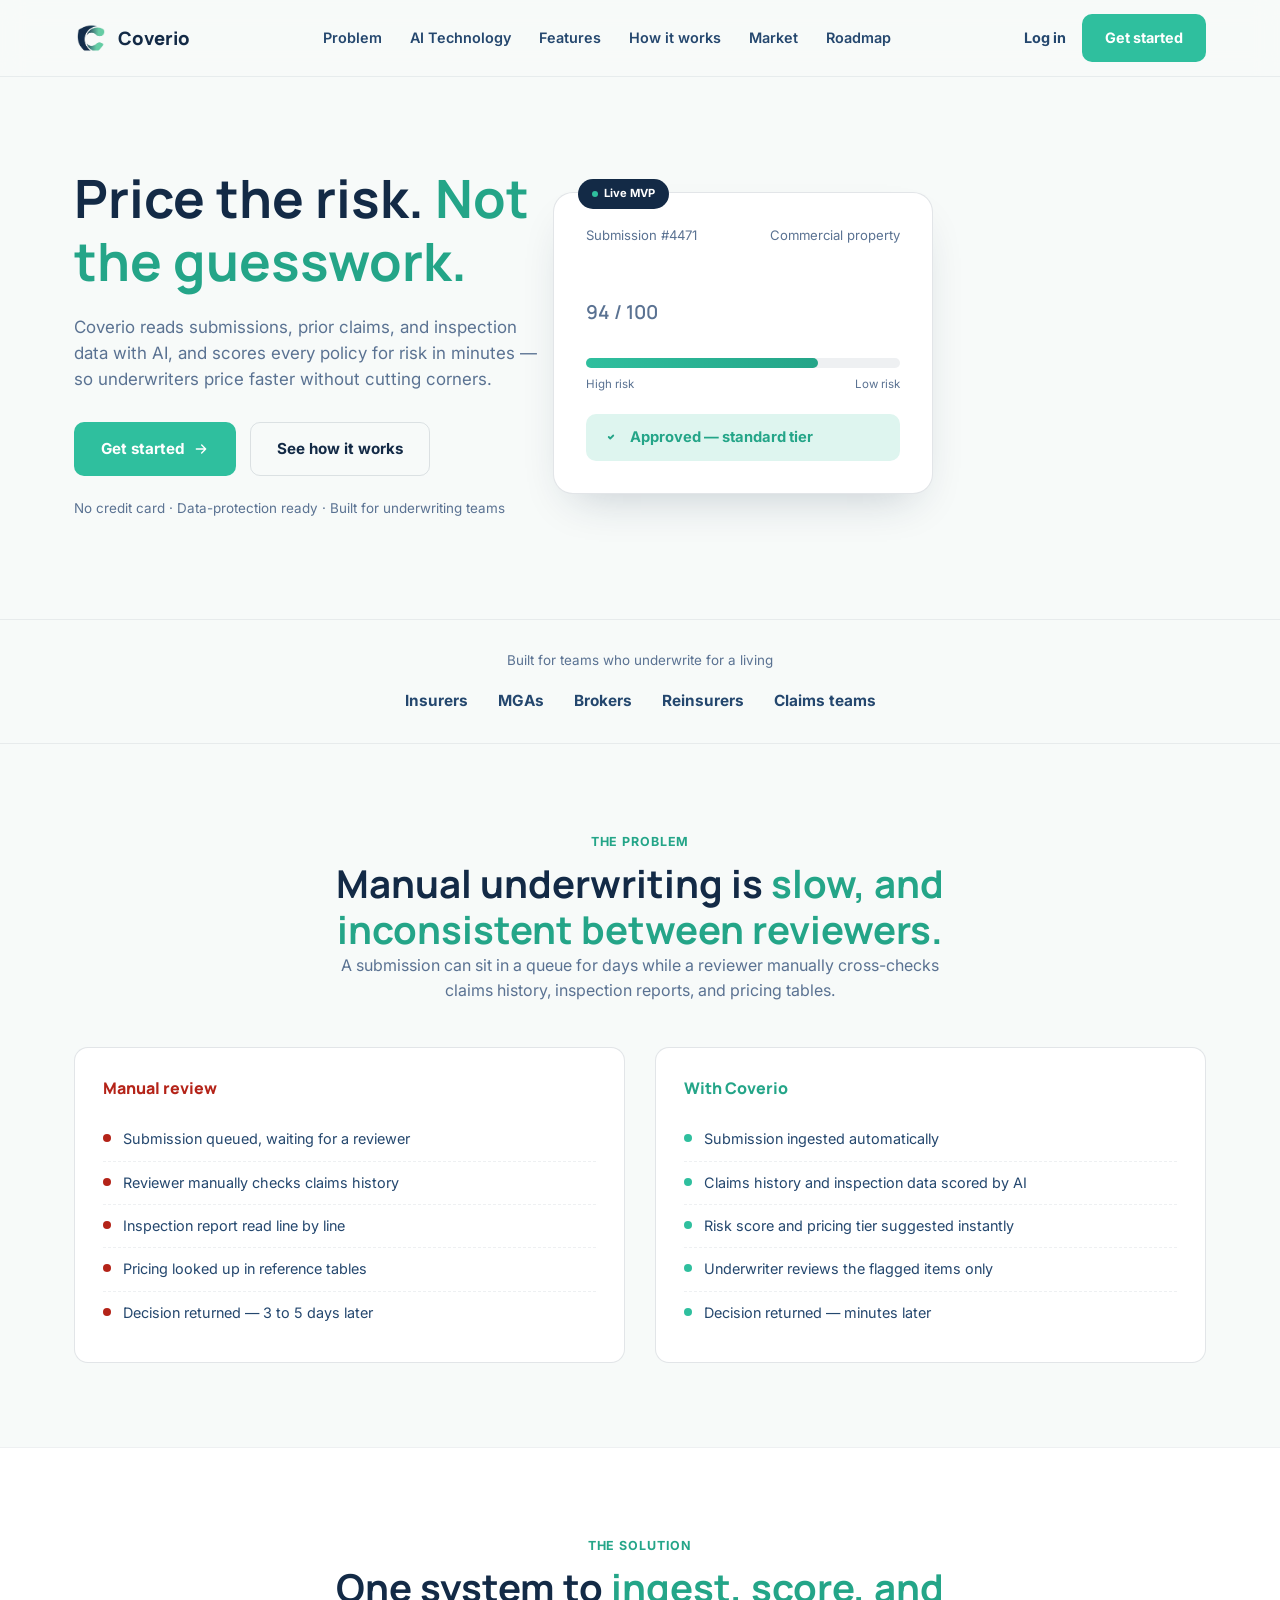
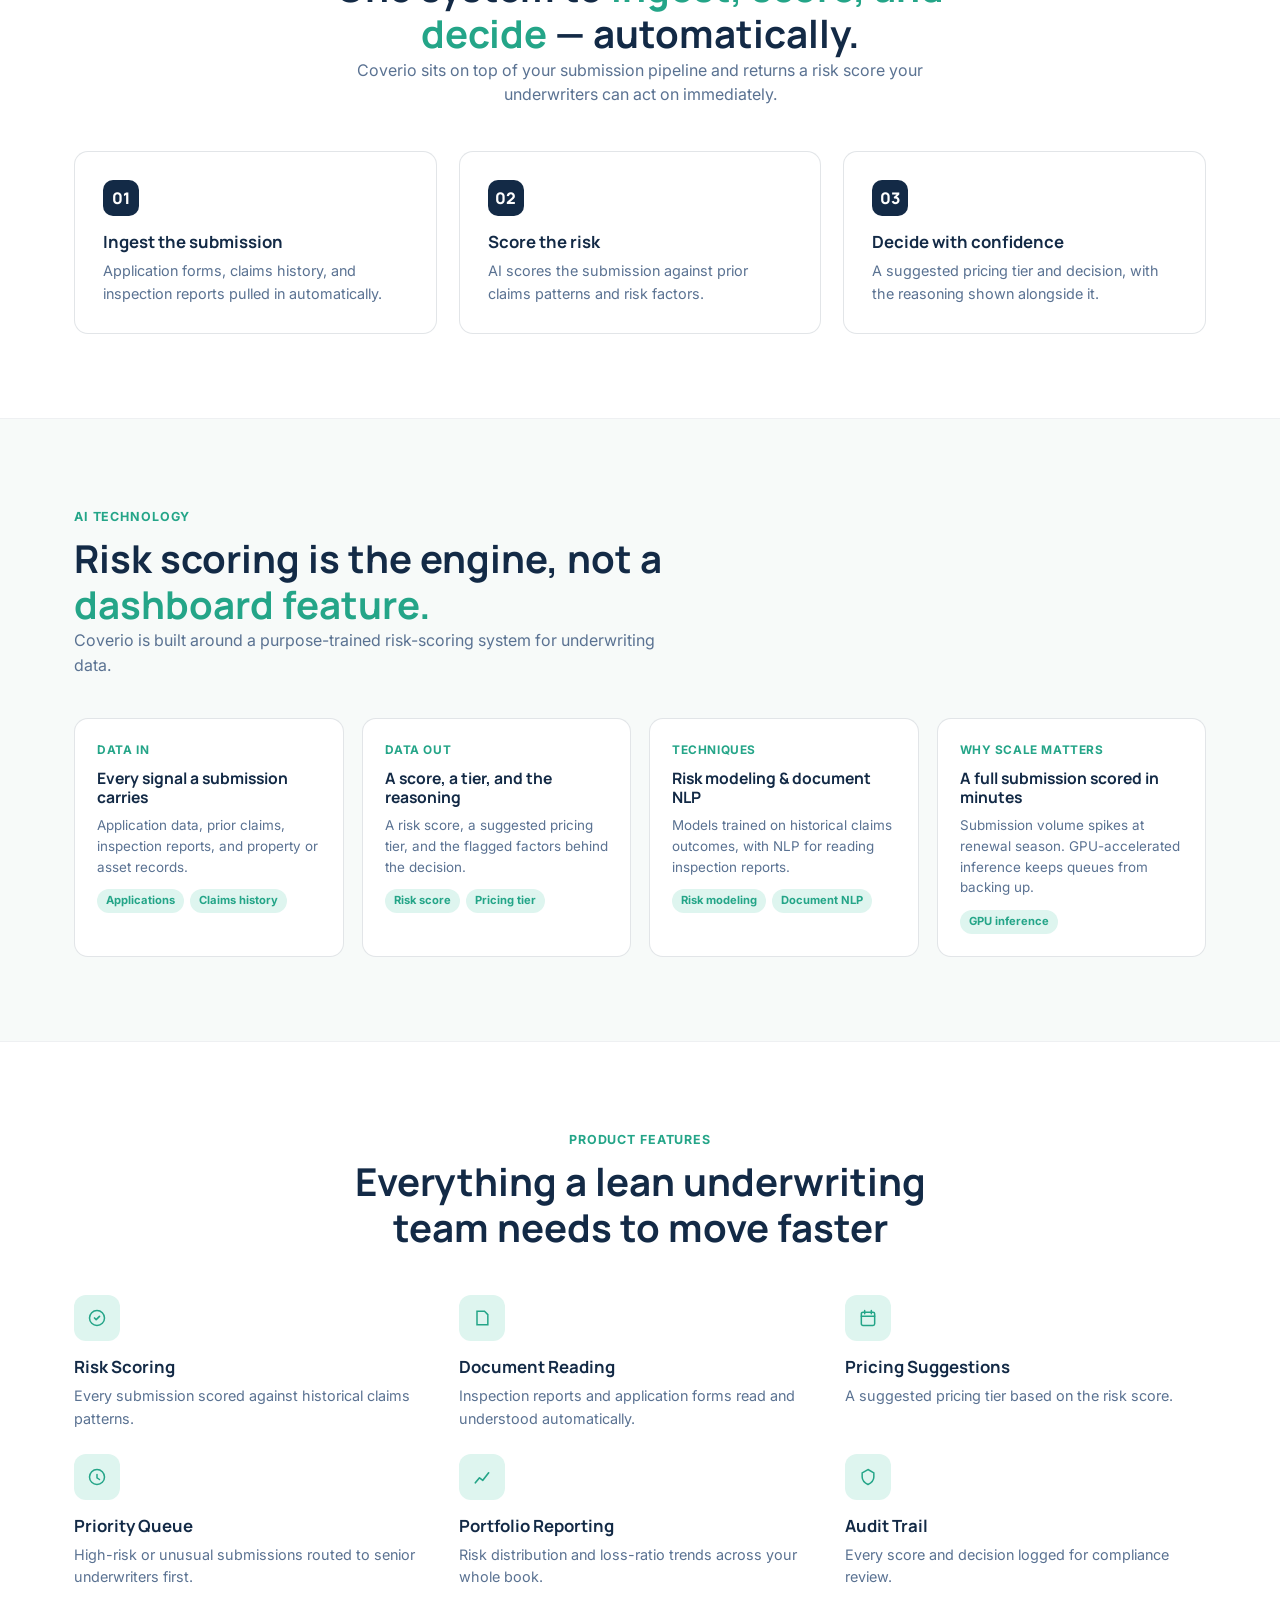
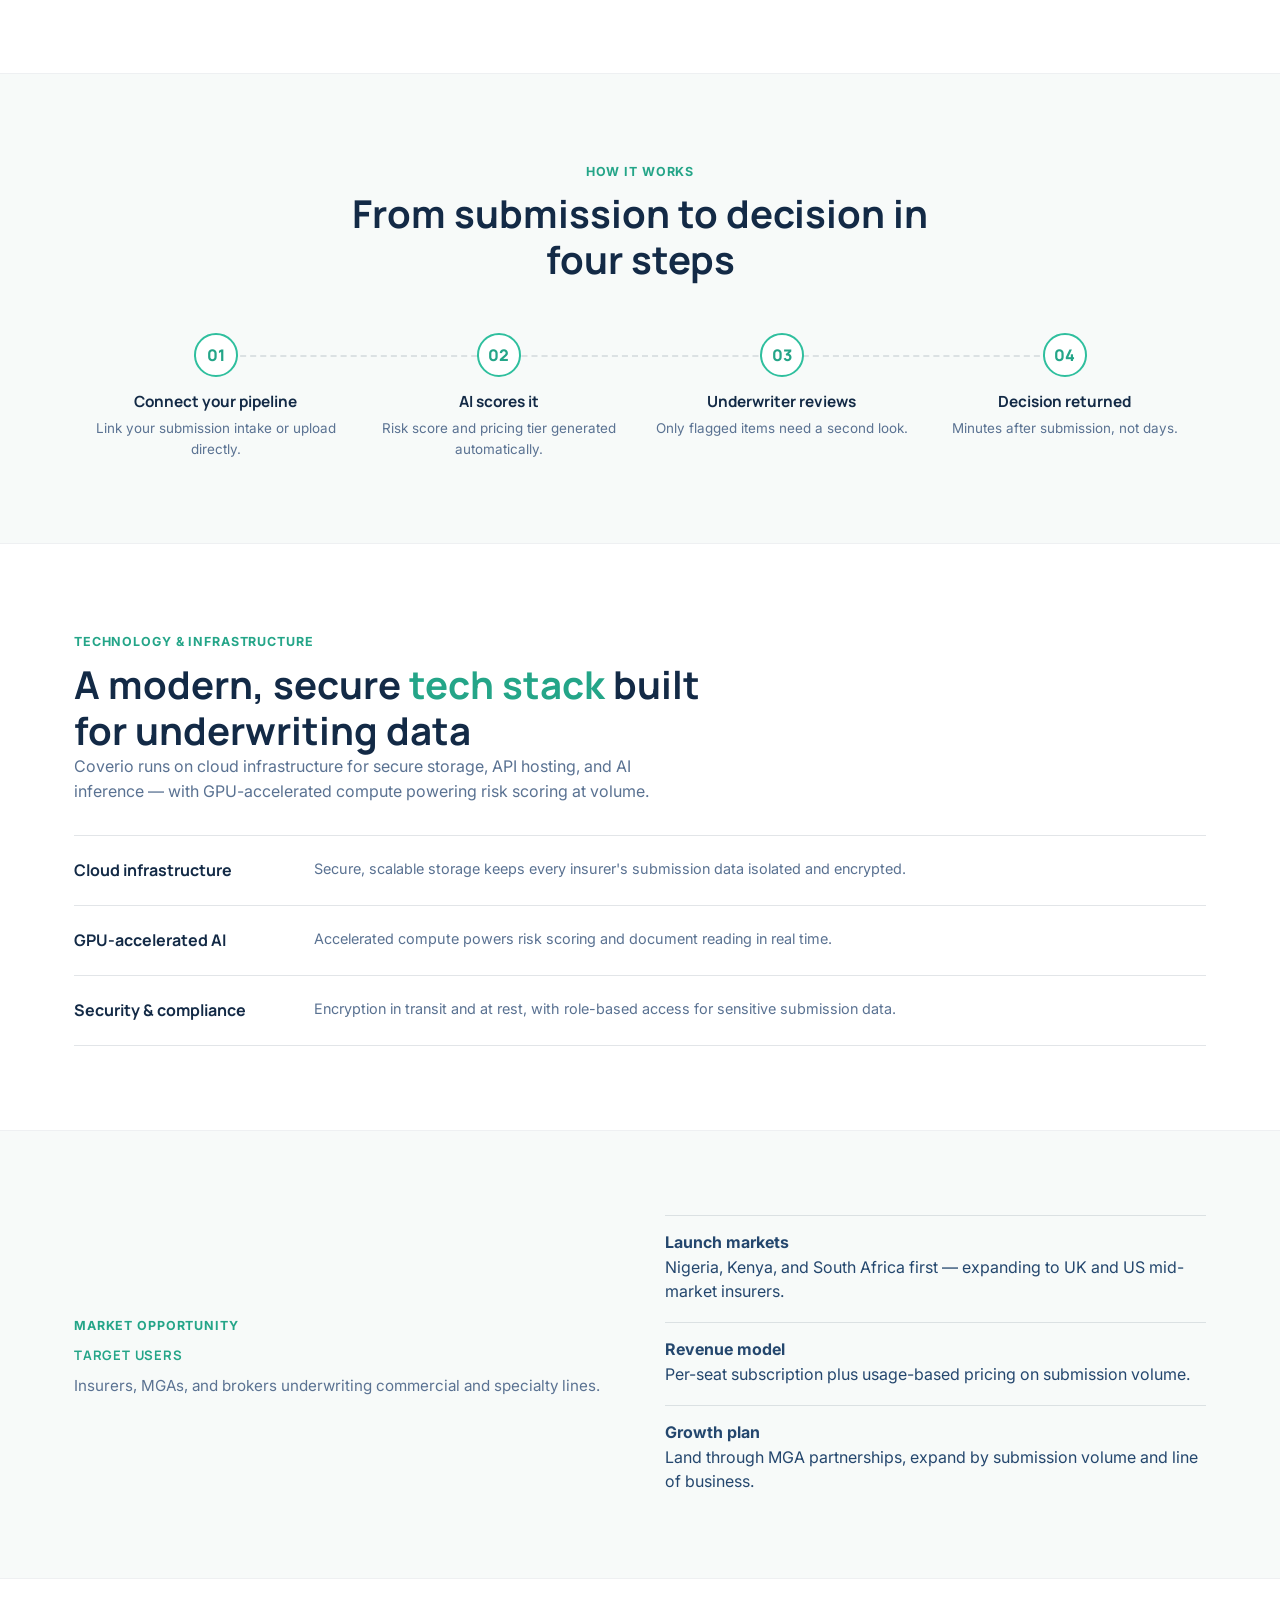
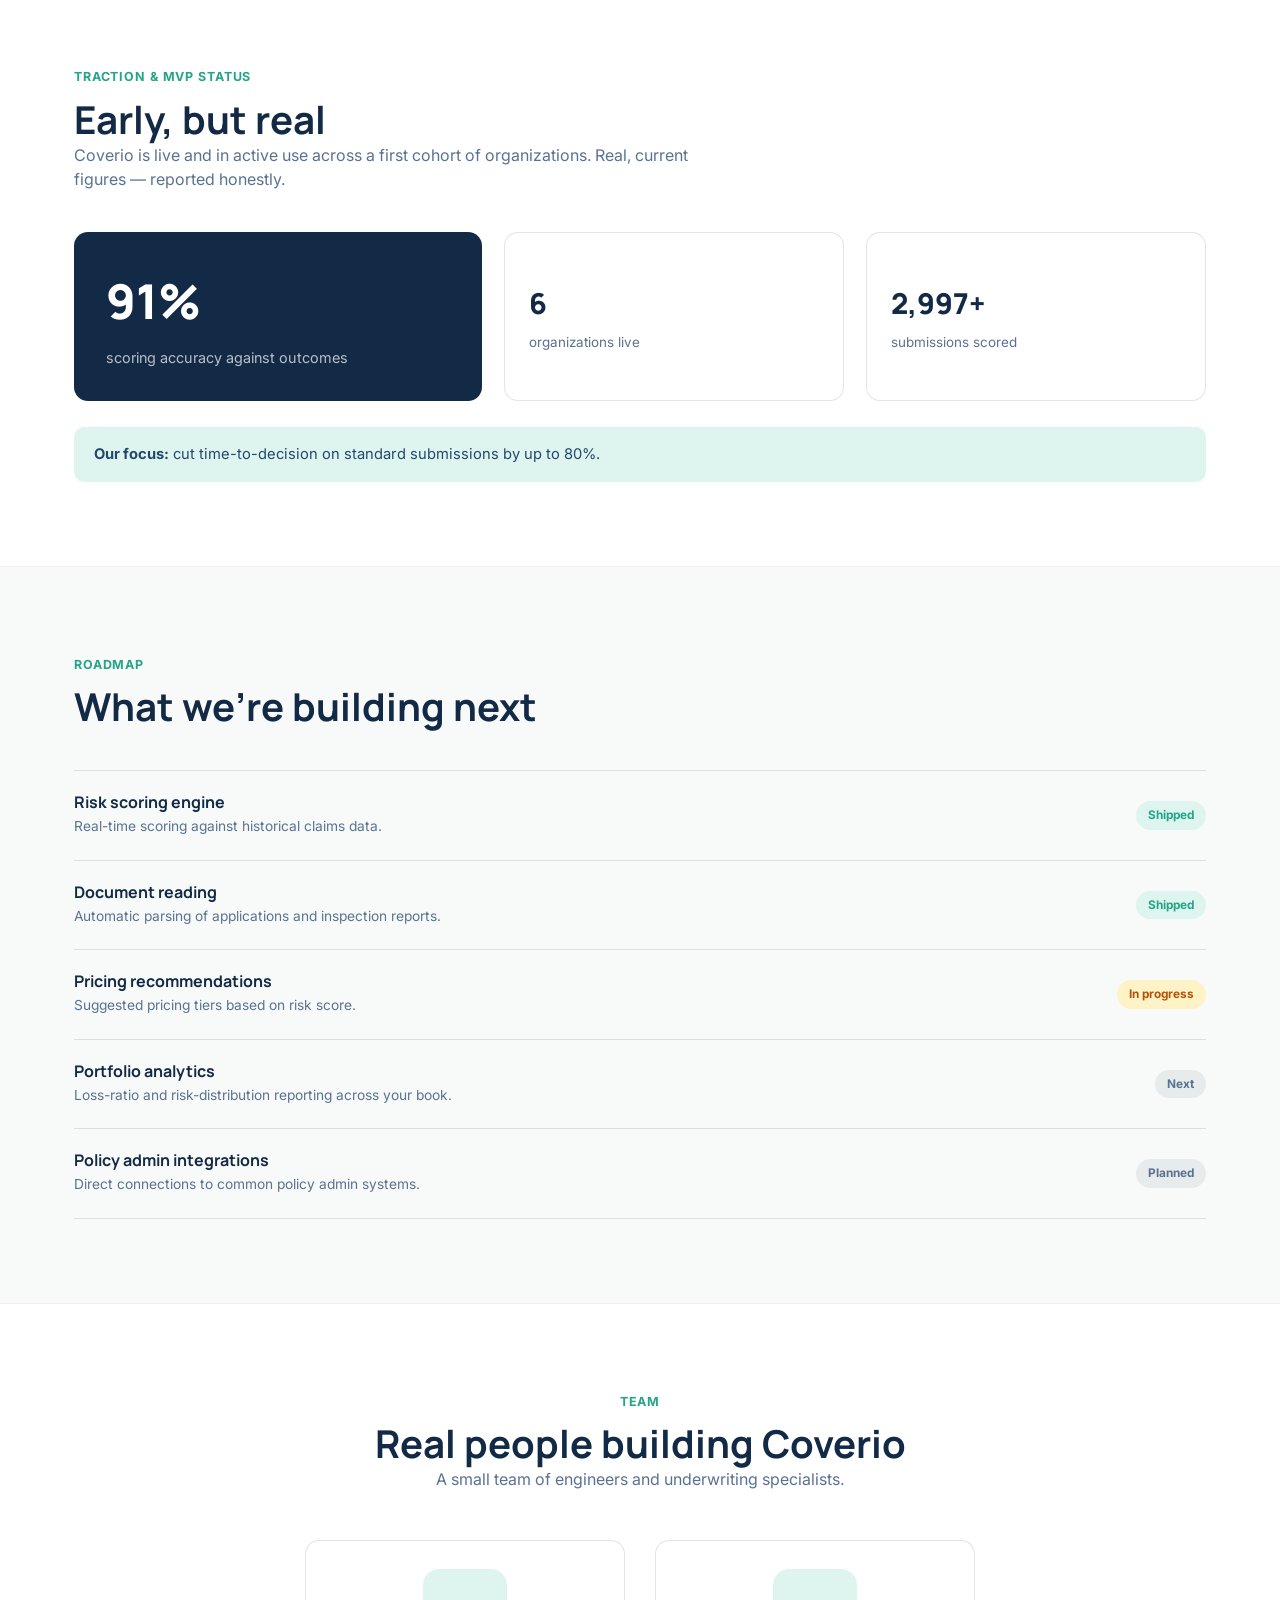
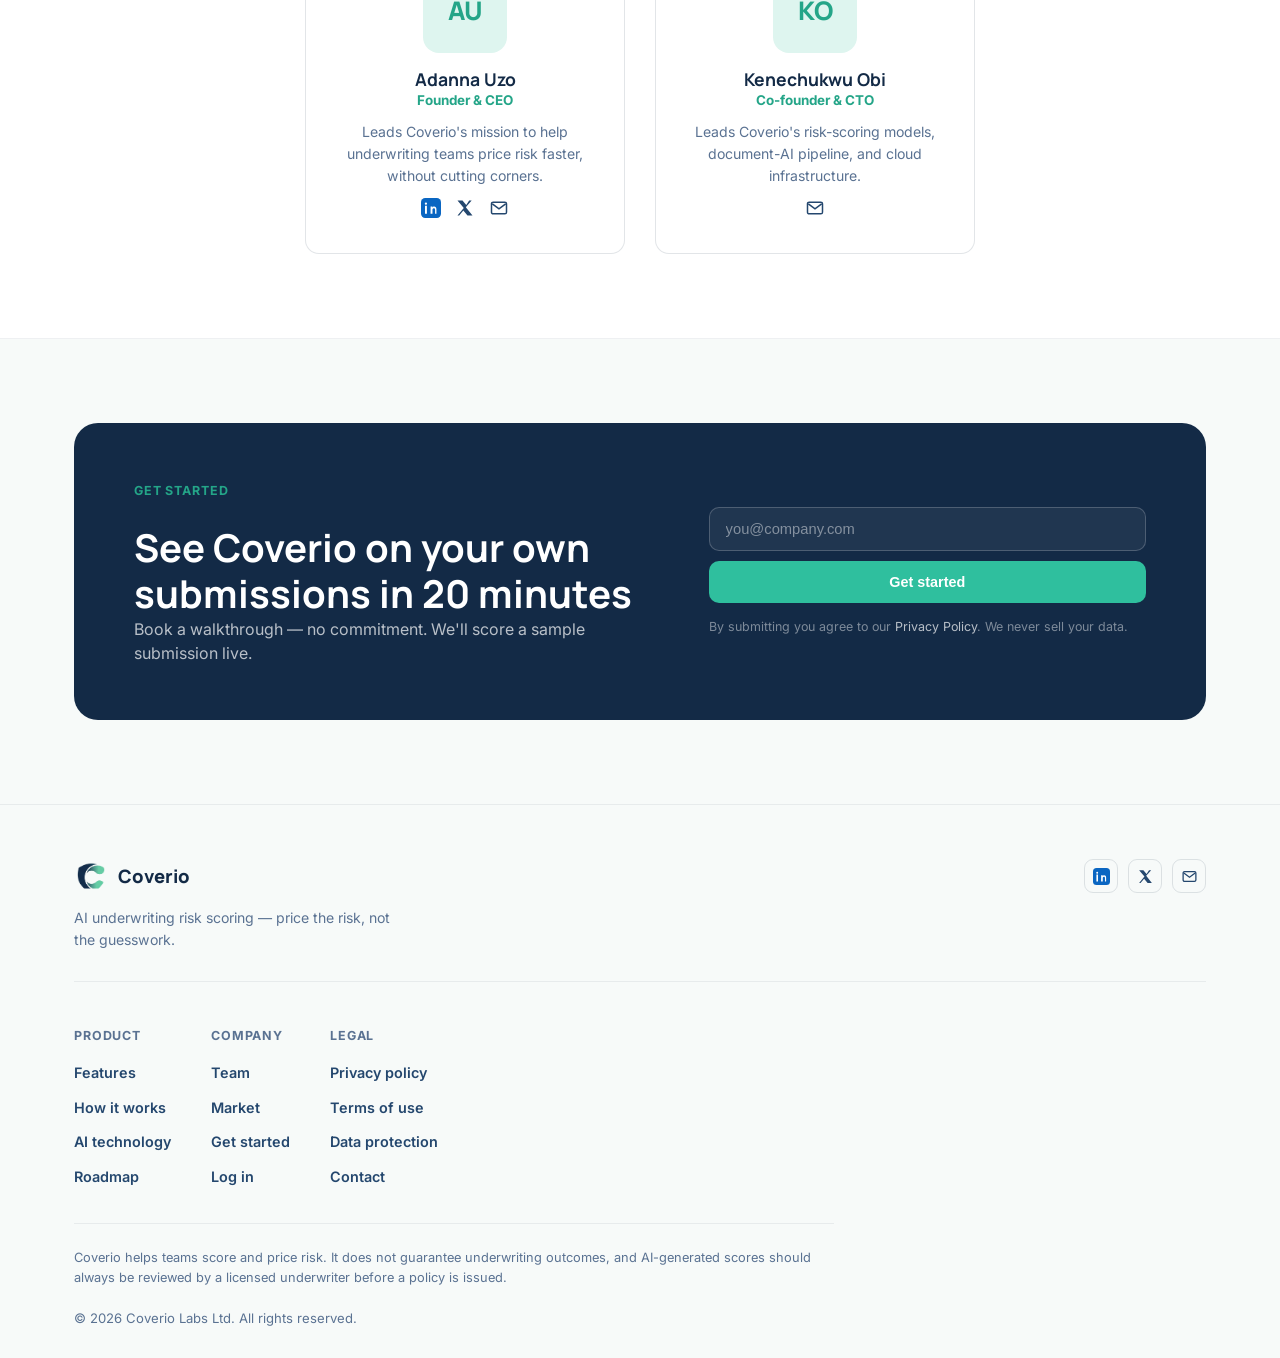
==== index.html @ f2087693 "Initial commit — coverio B2B SaaS marketing site" ====
<!doctype html>
<html lang="en">
<head>
<meta charset="utf-8" />
<meta name="viewport" content="width=device-width, initial-scale=1" />
<title>Coverio — AI Underwriting Risk Scoring</title>
<meta name="description" content="Coverio uses AI to score insurance submissions for risk in minutes, not days — so underwriters price policies faster without cutting corners." />
<link rel="preconnect" href="https://fonts.googleapis.com" />
<link rel="preconnect" href="https://fonts.gstatic.com" crossorigin />
<link href="https://fonts.googleapis.com/css2?family=Inter:wght@400;500;600;700&family=Manrope:wght@600;700;800&display=swap" rel="stylesheet" />
<link rel="stylesheet" href="assets/styles.css?v=4" />
<link rel="icon" type="image/png" href="assets/logo-mark.png?v=1">
</head>
<body>

<header class="nav" id="nav">
  <div class="container nav__inner">
    <a href="index.html" class="brand">
      <span class="brand__mark"><img src="assets/logo-mark.png?v=1" alt="Coverio logo"></span>
      Coverio
    </a>
    <nav class="nav__links" id="navLinks">
      <a href="#problem">Problem</a>
      <a href="#ai">AI Technology</a>
      <a href="#features">Features</a>
      <a href="#how">How it works</a>
      <a href="#market">Market</a>
      <a href="#roadmap">Roadmap</a>
      <a href="login.html" class="btn btn--line nav__m-only nav__m-login">Log in</a>
      <a href="#demo" class="btn btn--mint nav__m-only nav__m-demo">Get started</a>
    </nav>
    <div class="nav__cta">
      <a href="login.html" class="nav__login">Log in</a>
      <a href="#demo" class="btn btn--mint">Get started</a>
      <button class="nav__toggle" id="navToggle" aria-label="Toggle menu">
        <svg viewBox="0 0 24 24" width="22" height="22" fill="none"><path d="M4 7h16M4 12h16M4 17h16" stroke="currentColor" stroke-width="2" stroke-linecap="round"/></svg>
      </button>
    </div>
  </div>
</header>
<div class="nav__scrim" id="navScrim"></div>

<section class="hero">
  <div class="container hero__inner">
    <div class="hero__copy reveal">
      <h1>Price the risk. <span class="text-accent">Not the guesswork.</span></h1>
      <p class="hero__sub">Coverio reads submissions, prior claims, and inspection data with AI, and scores every policy for risk in minutes — so underwriters price faster without cutting corners.</p>
      <div class="hero__actions">
        <a href="#demo" class="btn btn--mint btn--lg">Get started
          <svg viewBox="0 0 24 24" fill="none"><path d="M5 12h14M13 6l6 6-6 6" stroke="currentColor" stroke-width="2" stroke-linecap="round" stroke-linejoin="round"/></svg>
        </a>
        <a href="#how" class="btn btn--line btn--lg">See how it works</a>
      </div>
      <p class="hero__note">No credit card · Data-protection ready · Built for underwriting teams</p>
    </div>
    <div class="risk-card reveal" data-d="2">
      <span class="risk-card__ribbon"><i></i> Live MVP</span>
      <div class="risk-card__top"><span>Submission #4471</span><span>Commercial property</span></div>
      <div class="risk-card__num"><span class="count" data-to="94">0</span><span> / 100</span></div>
      <div class="risk-bar"><div class="risk-bar__fill"></div></div>
      <div class="risk-bar__labels"><span>High risk</span><span>Low risk</span></div>
      <div class="risk-card__decision">
        <svg viewBox="0 0 24 24" width="18" height="18" fill="none"><path d="M9 12l2 2 4-4" stroke="currentColor" stroke-width="2.4" stroke-linecap="round" stroke-linejoin="round"/></svg>
        Approved — standard tier
      </div>
    </div>
  </div>
</section>

<div class="trust">
  <p class="trust__label">Built for teams who underwrite for a living</p>
  <div class="container trust__row">
    <span class="trust__item">Insurers</span>
    <span class="trust__item">MGAs</span>
    <span class="trust__item">Brokers</span>
    <span class="trust__item">Reinsurers</span>
    <span class="trust__item">Claims teams</span>
  </div>
</div>

<section class="section" id="problem">
  <div class="container">
    <div class="section-head section-head--center reveal">
      <span class="eyebrow">The problem</span>
      <h2 class="h2">Manual underwriting is <span class="text-accent">slow, and inconsistent between reviewers.</span></h2>
      <p class="lead" style="margin-inline:auto">A submission can sit in a queue for days while a reviewer manually cross-checks claims history, inspection reports, and pricing tables.</p>
    </div>
    <div class="timeline-compare">
      <div class="tl-col tl-col--slow reveal" data-d="1">
        <div class="tl-col__head">Manual review</div>
        <div class="tl-step"><span class="tl-step__dot"></span> Submission queued, waiting for a reviewer</div>
        <div class="tl-step"><span class="tl-step__dot"></span> Reviewer manually checks claims history</div>
        <div class="tl-step"><span class="tl-step__dot"></span> Inspection report read line by line</div>
        <div class="tl-step"><span class="tl-step__dot"></span> Pricing looked up in reference tables</div>
        <div class="tl-step"><span class="tl-step__dot"></span> Decision returned — 3 to 5 days later</div>
      </div>
      <div class="tl-col tl-col--fast reveal" data-d="2">
        <div class="tl-col__head">With Coverio</div>
        <div class="tl-step"><span class="tl-step__dot"></span> Submission ingested automatically</div>
        <div class="tl-step"><span class="tl-step__dot"></span> Claims history and inspection data scored by AI</div>
        <div class="tl-step"><span class="tl-step__dot"></span> Risk score and pricing tier suggested instantly</div>
        <div class="tl-step"><span class="tl-step__dot"></span> Underwriter reviews the flagged items only</div>
        <div class="tl-step"><span class="tl-step__dot"></span> Decision returned — minutes later</div>
      </div>
    </div>
  </div>
</section>

<section class="section section--soft" id="solution">
  <div class="container">
    <div class="section-head section-head--center reveal">
      <span class="eyebrow">The solution</span>
      <h2 class="h2">One system to <span class="text-accent">ingest, score, and decide</span> — automatically.</h2>
      <p class="lead" style="margin-inline:auto">Coverio sits on top of your submission pipeline and returns a risk score your underwriters can act on immediately.</p>
    </div>
    <div class="pipeline-h">
      <div class="pipe-card reveal" data-d="1"><div class="pipe-card__n">01</div><h3>Ingest the submission</h3><p>Application forms, claims history, and inspection reports pulled in automatically.</p></div>
      <div class="pipe-card reveal" data-d="2"><div class="pipe-card__n">02</div><h3>Score the risk</h3><p>AI scores the submission against prior claims patterns and risk factors.</p></div>
      <div class="pipe-card reveal" data-d="3"><div class="pipe-card__n">03</div><h3>Decide with confidence</h3><p>A suggested pricing tier and decision, with the reasoning shown alongside it.</p></div>
    </div>
  </div>
</section>

<section class="section" id="ai">
  <div class="container">
    <div class="section-head reveal">
      <span class="eyebrow">AI Technology</span>
      <h2 class="h2">Risk scoring is the engine, not a <span class="text-accent">dashboard feature.</span></h2>
      <p class="lead">Coverio is built around a purpose-trained risk-scoring system for underwriting data.</p>
    </div>
    <div class="spec-row-h">
      <div class="spec-card reveal" data-d="1">
        <div class="spec-card__k">Data in</div>
        <h3>Every signal a submission carries</h3>
        <p>Application data, prior claims, inspection reports, and property or asset records.</p>
        <div class="tag-row"><span class="tag">Applications</span><span class="tag">Claims history</span></div>
      </div>
      <div class="spec-card reveal" data-d="2">
        <div class="spec-card__k">Data out</div>
        <h3>A score, a tier, and the reasoning</h3>
        <p>A risk score, a suggested pricing tier, and the flagged factors behind the decision.</p>
        <div class="tag-row"><span class="tag">Risk score</span><span class="tag">Pricing tier</span></div>
      </div>
      <div class="spec-card reveal" data-d="3">
        <div class="spec-card__k">Techniques</div>
        <h3>Risk modeling &amp; document NLP</h3>
        <p>Models trained on historical claims outcomes, with NLP for reading inspection reports.</p>
        <div class="tag-row"><span class="tag">Risk modeling</span><span class="tag">Document NLP</span></div>
      </div>
      <div class="spec-card reveal" data-d="4">
        <div class="spec-card__k">Why scale matters</div>
        <h3>A full submission scored in minutes</h3>
        <p>Submission volume spikes at renewal season. GPU-accelerated inference keeps queues from backing up.</p>
        <div class="tag-row"><span class="tag">GPU inference</span></div>
      </div>
    </div>
  </div>
</section>

<section class="section section--soft" id="features">
  <div class="container">
    <div class="section-head section-head--center reveal">
      <span class="eyebrow">Product features</span>
      <h2 class="h2">Everything a lean underwriting team needs to move faster</h2>
    </div>
    <div class="feat-grid3">
      <div class="feat-card2 reveal" data-d="1"><div class="feat-card2__ico"><svg viewBox="0 0 24 24" width="20" height="20" fill="none"><path d="M9 12l2 2 4-4" stroke="currentColor" stroke-width="2" stroke-linecap="round" stroke-linejoin="round"/><circle cx="12" cy="12" r="9" stroke="currentColor" stroke-width="1.8"/></svg></div><h3>Risk Scoring</h3><p>Every submission scored against historical claims patterns.</p></div>
      <div class="feat-card2 reveal" data-d="2"><div class="feat-card2__ico"><svg viewBox="0 0 24 24" width="20" height="20" fill="none"><path d="M6 4h9l4 4v12H6z" stroke="currentColor" stroke-width="1.8"/></svg></div><h3>Document Reading</h3><p>Inspection reports and application forms read and understood automatically.</p></div>
      <div class="feat-card2 reveal" data-d="3"><div class="feat-card2__ico"><svg viewBox="0 0 24 24" width="20" height="20" fill="none"><rect x="4" y="5" width="16" height="16" rx="2" stroke="currentColor" stroke-width="1.8"/><path d="M8 3v4M16 3v4M4 10h16" stroke="currentColor" stroke-width="1.8" stroke-linecap="round"/></svg></div><h3>Pricing Suggestions</h3><p>A suggested pricing tier based on the risk score.</p></div>
      <div class="feat-card2 reveal" data-d="1"><div class="feat-card2__ico"><svg viewBox="0 0 24 24" width="20" height="20" fill="none"><path d="M12 9v4l3 2" stroke="currentColor" stroke-width="1.8" stroke-linecap="round"/><circle cx="12" cy="12" r="9" stroke="currentColor" stroke-width="1.8"/></svg></div><h3>Priority Queue</h3><p>High-risk or unusual submissions routed to senior underwriters first.</p></div>
      <div class="feat-card2 reveal" data-d="2"><div class="feat-card2__ico"><svg viewBox="0 0 24 24" width="20" height="20" fill="none"><path d="M4 19l5-6 4 3 7-9" stroke="currentColor" stroke-width="2" stroke-linecap="round" stroke-linejoin="round"/></svg></div><h3>Portfolio Reporting</h3><p>Risk distribution and loss-ratio trends across your whole book.</p></div>
      <div class="feat-card2 reveal" data-d="3"><div class="feat-card2__ico"><svg viewBox="0 0 24 24" width="20" height="20" fill="none"><path d="M12 3l7 4v5c0 4-3 7-7 9-4-2-7-5-7-9V7z" stroke="currentColor" stroke-width="1.8"/></svg></div><h3>Audit Trail</h3><p>Every score and decision logged for compliance review.</p></div>
    </div>
  </div>
</section>

<section class="section" id="how">
  <div class="container">
    <div class="section-head section-head--center reveal">
      <span class="eyebrow">How it works</span>
      <h2 class="h2">From submission to decision in four steps</h2>
    </div>
    <div class="how-row">
      <div class="how-card reveal" data-d="1"><div class="how-card__n">01</div><h3>Connect your pipeline</h3><p>Link your submission intake or upload directly.</p></div>
      <div class="how-card reveal" data-d="2"><div class="how-card__n">02</div><h3>AI scores it</h3><p>Risk score and pricing tier generated automatically.</p></div>
      <div class="how-card reveal" data-d="3"><div class="how-card__n">03</div><h3>Underwriter reviews</h3><p>Only flagged items need a second look.</p></div>
      <div class="how-card reveal" data-d="4"><div class="how-card__n">04</div><h3>Decision returned</h3><p>Minutes after submission, not days.</p></div>
    </div>
  </div>
</section>

<section class="section section--soft" id="tech">
  <div class="container">
    <div class="section-head reveal">
      <span class="eyebrow">Technology &amp; Infrastructure</span>
      <h2 class="h2">A modern, secure <span class="text-accent">tech stack</span> built for underwriting data</h2>
      <p class="lead">Coverio runs on cloud infrastructure for secure storage, API hosting, and AI inference — with GPU-accelerated compute powering risk scoring at volume.</p>
    </div>
    <div class="infra-rows">
      <div class="infra-row2 reveal" data-d="1"><b>Cloud infrastructure</b><p>Secure, scalable storage keeps every insurer's submission data isolated and encrypted.</p></div>
      <div class="infra-row2 reveal" data-d="2"><b>GPU-accelerated AI</b><p>Accelerated compute powers risk scoring and document reading in real time.</p></div>
      <div class="infra-row2 reveal" data-d="3"><b>Security &amp; compliance</b><p>Encryption in transit and at rest, with role-based access for sensitive submission data.</p></div>
    </div>
  </div>
</section>

<section class="section" id="market">
  <div class="container market-cols">
    <div class="reveal">
      <span class="eyebrow">Market opportunity</span>
      <div class="market-block"><b>Target users</b><p>Insurers, MGAs, and brokers underwriting commercial and specialty lines.</p></div>
    </div>
    <div class="market-mini-rows reveal" data-d="2">
      <div class="market-mini"><b>Launch markets</b><p>Nigeria, Kenya, and South Africa first — expanding to UK and US mid-market insurers.</p></div>
      <div class="market-mini"><b>Revenue model</b><p>Per-seat subscription plus usage-based pricing on submission volume.</p></div>
      <div class="market-mini"><b>Growth plan</b><p>Land through MGA partnerships, expand by submission volume and line of business.</p></div>
    </div>
  </div>
</section>

<section class="section section--soft" id="traction">
  <div class="container">
    <div class="section-head reveal">
      <span class="eyebrow">Traction &amp; MVP status</span>
      <h2 class="h2">Early, but real</h2>
      <p class="lead">Coverio is live and in active use across a first cohort of organizations. Real, current figures — reported honestly.</p>
    </div>
    <div class="traction-asym">
      <div class="traction-big reveal" data-d="1"><div class="traction-big__num"><span class="count" data-to="94">0</span>%</div><div class="traction-big__label">scoring accuracy against outcomes</div></div>
      <div class="traction-sm reveal" data-d="2"><div class="traction-sm__num"><span class="count" data-to="6">0</span></div><div class="traction-sm__label">organizations live</div></div>
      <div class="traction-sm reveal" data-d="3"><div class="traction-sm__num"><span class="count" data-to="3100">0</span>+</div><div class="traction-sm__label">submissions scored</div></div>
    </div>
    <p class="banner reveal"><b>Our focus:</b> cut time-to-decision on standard submissions by up to 80%.</p>
  </div>
</section>

<section class="section" id="roadmap">
  <div class="container">
    <div class="section-head reveal">
      <span class="eyebrow">Roadmap</span>
      <h2 class="h2">What we're building next</h2>
    </div>
    <div class="road-list">
      <div class="road-item reveal" data-d="1"><div><h3>Risk scoring engine</h3><p>Real-time scoring against historical claims data.</p></div><span class="road-item__state road-item__state--done">Shipped</span></div>
      <div class="road-item reveal" data-d="2"><div><h3>Document reading</h3><p>Automatic parsing of applications and inspection reports.</p></div><span class="road-item__state road-item__state--done">Shipped</span></div>
      <div class="road-item reveal" data-d="3"><div><h3>Pricing recommendations</h3><p>Suggested pricing tiers based on risk score.</p></div><span class="road-item__state road-item__state--now">In progress</span></div>
      <div class="road-item reveal" data-d="4"><div><h3>Portfolio analytics</h3><p>Loss-ratio and risk-distribution reporting across your book.</p></div><span class="road-item__state road-item__state--next">Next</span></div>
      <div class="road-item reveal" data-d="1"><div><h3>Policy admin integrations</h3><p>Direct connections to common policy admin systems.</p></div><span class="road-item__state road-item__state--next">Planned</span></div>
    </div>
  </div>
</section>

<section class="section section--soft" id="team">
  <div class="container">
    <div class="section-head section-head--center reveal">
      <span class="eyebrow">Team</span>
      <h2 class="h2">Real people building Coverio</h2>
      <p class="lead" style="margin-inline:auto">A small team of engineers and underwriting specialists.</p>
    </div>
    <div class="team-row4">
      <div class="member-card reveal" data-d="1">
        <div class="member-card__ph">AU</div>
        <h3>Adanna Uzo</h3>
        <div class="role">Founder &amp; CEO</div>
        <p>Leads Coverio's mission to help underwriting teams price risk faster, without cutting corners.</p>
        <div class="member-card__socials">
          <a href="#" class="li" aria-label="LinkedIn"><svg viewBox="0 0 24 24" aria-hidden="true"><rect width="24" height="24" rx="5" fill="#0A66C2"/><path fill="#fff" d="M7.1 9.3H4.8V19h2.3V9.3zM5.95 5.4a1.35 1.35 0 10-.05 2.7 1.35 1.35 0 00.05-2.7zM19.2 19h-2.3v-4.7c0-1.2-.43-1.98-1.5-1.98-.82 0-1.3.55-1.52 1.08-.08.19-.1.45-.1.72V19h-2.3s.03-8.02 0-8.85h2.3v1.25c.3-.47.85-1.14 2.08-1.14 1.52 0 2.66.99 2.66 3.13V19z"/></svg></a>
          <a href="#" class="li" aria-label="X"><svg viewBox="0 0 24 24" fill="currentColor"><path d="M17 3h3l-7 8 8 10h-6l-5-6-5 6H3l7.5-9L3 3h6l4.5 5.5z"/></svg></a>
          <a href="mailto:adanna@coverio.io" class="li" aria-label="Email"><svg viewBox="0 0 24 24" fill="none"><rect x="3" y="5" width="18" height="14" rx="2" stroke="currentColor" stroke-width="1.8"/><path d="M4 7l8 6 8-6" stroke="currentColor" stroke-width="1.8"/></svg></a>
        </div>
      </div>
      <div class="member-card reveal" data-d="2">
        <div class="member-card__ph">KO</div>
        <h3>Kenechukwu Obi</h3>
        <div class="role">Co-founder &amp; CTO</div>
        <p>Leads Coverio's risk-scoring models, document-AI pipeline, and cloud infrastructure.</p>
        <div class="member-card__socials">
          <a href="mailto:kenechukwu@coverio.io" class="li" aria-label="Email"><svg viewBox="0 0 24 24" fill="none"><rect x="3" y="5" width="18" height="14" rx="2" stroke="currentColor" stroke-width="1.8"/><path d="M4 7l8 6 8-6" stroke="currentColor" stroke-width="1.8"/></svg></a>
        </div>
      </div>
    </div>
  </div>
</section>

<section class="section" id="demo">
  <div class="container">
    <div class="cta-card2 reveal">
      <div>
        <span class="eyebrow">Get started</span>
        <h2 class="h2" style="margin-top:14px">See Coverio on your own submissions in 20 minutes</h2>
        <p class="lead">Book a walkthrough — no commitment. We'll score a sample submission live.</p>
      </div>
      <div>
        <form class="cta-card2__form" id="demoForm" novalidate>
          <input id="email" type="email" placeholder="you@company.com" required />
          <button type="submit" class="btn btn--mint btn--block">Get started</button>
        </form>
        <p class="cta-card2__note">By submitting you agree to our <a href="privacy.html" style="color:rgba(255,255,255,.7)">Privacy Policy</a>. We never sell your data.</p>
      </div>
    </div>
  </div>
</section>

<footer class="footer">
  <div class="container">
    <div class="footer__brand-row">
      <div>
        <a href="index.html" class="brand">
          <span class="brand__mark"><img src="assets/logo-mark.png?v=1" alt="Coverio logo"></span>
          Coverio
        </a>
        <p class="footer__about">AI underwriting risk scoring — price the risk, not the guesswork.</p>
      </div>
      <div class="footer__socials">
        <a href="#" aria-label="LinkedIn"><svg viewBox="0 0 24 24" aria-hidden="true"><rect width="24" height="24" rx="5" fill="#0A66C2"/><path fill="#fff" d="M7.1 9.3H4.8V19h2.3V9.3zM5.95 5.4a1.35 1.35 0 10-.05 2.7 1.35 1.35 0 00.05-2.7zM19.2 19h-2.3v-4.7c0-1.2-.43-1.98-1.5-1.98-.82 0-1.3.55-1.52 1.08-.08.19-.1.45-.1.72V19h-2.3s.03-8.02 0-8.85h2.3v1.25c.3-.47.85-1.14 2.08-1.14 1.52 0 2.66.99 2.66 3.13V19z"/></svg></a>
        <a href="#" aria-label="X"><svg viewBox="0 0 24 24" fill="currentColor"><path d="M17 3h3l-7 8 8 10h-6l-5-6-5 6H3l7.5-9L3 3h6l4.5 5.5z"/></svg></a>
        <a href="#" aria-label="Email"><svg viewBox="0 0 24 24" fill="none"><rect x="3" y="5" width="18" height="14" rx="2" stroke="currentColor" stroke-width="1.8"/><path d="M4 7l8 6 8-6" stroke="currentColor" stroke-width="1.8"/></svg></a>
      </div>
    </div>
    <div class="footer__linkrow">
      <div><h4>Product</h4><ul><li><a href="#features">Features</a></li><li><a href="#how">How it works</a></li><li><a href="#ai">AI technology</a></li><li><a href="#roadmap">Roadmap</a></li></ul></div>
      <div><h4>Company</h4><ul><li><a href="#team">Team</a></li><li><a href="#market">Market</a></li><li><a href="#demo">Get started</a></li><li><a href="login.html">Log in</a></li></ul></div>
      <div><h4>Legal</h4><ul><li><a href="privacy.html">Privacy policy</a></li><li><a href="terms.html">Terms of use</a></li><li><a href="privacy.html#data">Data protection</a></li><li><a href="#demo">Contact</a></li></ul></div>
    </div>
    <p class="footer__disclaimer">Coverio helps teams score and price risk. It does not guarantee underwriting outcomes, and AI-generated scores should always be reviewed by a licensed underwriter before a policy is issued.</p>
    <div class="footer__bottom">
      <span>© 2026 Coverio Labs Ltd. All rights reserved.</span>
    </div>
  </div>
</footer>

<script src="assets/app.js?v=1"></script>
</body>
</html>
---- assets/styles.css ----
/* Coverio — AI underwriting risk scoring, clean navy/mint */
:root {
  --navy-900: #132A46;
  --navy-700: #24476E;
  --navy-soft: #5A7292;
  --mint-500: #2FBF9E;
  --mint-600: #24A588;
  --mint-100: #DEF5EF;
  --bg: #F7FAF9;
  --paper: #FFFFFF;
  --line: rgba(19,42,70,.12);
  --line-soft: rgba(19,42,70,.07);
  --radius: 14px;
  --radius-sm: 10px;
  --shadow: 0 20px 44px -20px rgba(19,42,70,.24);
  --shadow-sm: 0 8px 18px -10px rgba(19,42,70,.2);
  --font-head: "Manrope", sans-serif;
  --font-body: "Inter", sans-serif;
  --maxw: 1180px;
  --gutter: 24px;
}
* { box-sizing: border-box; }
body { margin: 0; background: var(--bg); color: var(--navy-700); font-family: var(--font-body); line-height: 1.55; -webkit-font-smoothing: antialiased; }
img { max-width: 100%; display: block; }
a { text-decoration: none; color: inherit; }
h1, h2, h3 { font-family: var(--font-head); color: var(--navy-900); font-weight: 700; line-height: 1.2; margin: 0; }
p { margin: 0; }
.container { max-width: var(--maxw); margin-inline: auto; padding-inline: var(--gutter); }
.h2 { font-size: clamp(1.7rem, 3.2vw, 2.4rem); }
.eyebrow { display: inline-block; font-size: .78rem; letter-spacing: .07em; text-transform: uppercase; color: var(--mint-600); font-weight: 700; margin-bottom: 10px; }
.lead { color: var(--navy-soft); font-size: 1rem; max-width: 620px; }
.text-accent { color: var(--mint-600); }
.section { padding-block: 84px; }
.section--soft { background: var(--paper); border-top: 1px solid var(--line-soft); border-bottom: 1px solid var(--line-soft); }
.section-head { max-width: 660px; }
.section-head--center { max-width: 660px; margin-inline: auto; text-align: center; }

.btn { display: inline-flex; align-items: center; gap: 8px; padding: 12px 22px; border-radius: var(--radius-sm); font-weight: 700; font-size: .9rem; border: 1px solid transparent; cursor: pointer; transition: transform .15s; }
.btn svg { width: 16px; height: 16px; }
.btn--mint { background: var(--mint-500); color: #fff; }
.btn--mint:hover { transform: translateY(-1px); box-shadow: var(--shadow-sm); }
.btn--navy { background: var(--navy-900); color: #fff; }
.btn--line { border-color: var(--line); color: var(--navy-900); }
.btn--line:hover { border-color: var(--navy-soft); }
.btn--lg { padding: 14px 26px; font-size: .95rem; }
.btn--block { width: 100%; justify-content: center; }

.nav { position: sticky; top: 0; z-index: 70; background: rgba(247,250,249,.88); backdrop-filter: blur(12px); border-bottom: 1px solid var(--line-soft); }
.nav__inner { display: flex; align-items: center; justify-content: space-between; height: 76px; }
.brand { display: flex; align-items: center; gap: 10px; font-family: var(--font-head); font-weight: 800; font-size: 1.15rem; color: var(--navy-900); }
.brand__mark { width: 34px; height: 34px; display: grid; place-items: center; flex: none; }
.brand__mark img { width: 100%; height: 100%; object-fit: contain; display: block; }
.nav__links { display: flex; align-items: center; gap: 28px; }
.nav__links a:not(.btn) { font-size: .9rem; color: var(--navy-700); font-weight: 600; }
.nav__links a:not(.btn):hover { color: var(--navy-900); }
.nav__cta { display: flex; align-items: center; gap: 16px; }
.nav__login { font-size: .9rem; font-weight: 700; color: var(--navy-700); }
.nav__toggle { display: none; background: none; border: none; cursor: pointer; padding: 8px; color: var(--navy-900); }
.nav__m-only { display: none; }
.pill { display: inline-flex; align-items: center; gap: 8px; background: var(--mint-100); border: 1px solid rgba(47,191,158,.3); color: var(--mint-600); font-size: .82rem; font-weight: 700; padding: 7px 16px; border-radius: 999px; }
.pill i { width: 7px; height: 7px; border-radius: 50%; background: var(--mint-500); display: inline-block; }

.hero { padding-block: 90px 100px; overflow: hidden; }
.hero__inner { display: grid; grid-template-columns: 1.05fr .95fr; gap: 30px; align-items: center; }
.hero__copy { max-width: 480px; position: relative; z-index: 2; text-align: left; }
.hero__copy h1 { font-size: clamp(2.2rem, 4.4vw, 3.3rem); }
.hero__sub { margin-top: 20px; color: var(--navy-soft); font-size: 1.06rem; }
.hero__actions { display: flex; gap: 14px; margin-top: 30px; flex-wrap: wrap; justify-content: flex-start; }
.hero__note { margin-top: 22px; font-size: .84rem; color: var(--navy-soft); }

.risk-card { position: relative; width: 100%; max-width: 380px; margin-left: -130px; background: var(--paper); border: 1px solid var(--line); border-radius: 20px; padding: 32px; box-shadow: var(--shadow); text-align: left; transform: rotate(3deg); z-index: 1; }
.risk-card__ribbon { position: absolute; top: -14px; left: 24px; background: var(--navy-900); color: #fff; font-size: .7rem; font-weight: 700; padding: 6px 14px; border-radius: 999px; display: inline-flex; align-items: center; gap: 6px; white-space: nowrap; }
.risk-card__ribbon i { width: 6px; height: 6px; border-radius: 50%; background: var(--mint-500); display: inline-block; }
.risk-card__top { display: flex; justify-content: space-between; align-items: center; font-size: .82rem; color: var(--navy-soft); }
.risk-card__num { font-family: var(--font-head); font-size: 3.4rem; font-weight: 800; color: var(--navy-900); margin-top: 10px; }
.risk-card__num span { font-size: 1.2rem; color: var(--navy-soft); font-weight: 600; }
.risk-bar { height: 10px; border-radius: 6px; background: var(--line-soft); margin-top: 18px; position: relative; overflow: visible; }
.risk-bar__fill { position: absolute; inset: 0; width: 74%; border-radius: 6px; background: linear-gradient(90deg, var(--mint-500), var(--mint-600)); }
.risk-bar__labels { display: flex; justify-content: space-between; font-size: .72rem; color: var(--navy-soft); margin-top: 8px; }
.risk-card__decision { margin-top: 20px; display: flex; align-items: center; gap: 10px; font-size: .92rem; font-weight: 700; color: var(--mint-600); background: var(--mint-100); padding: 12px 16px; border-radius: var(--radius-sm); }

.trust { padding-block: 30px; border-top: 1px solid var(--line-soft); border-bottom: 1px solid var(--line-soft); }
.trust__label { text-align: center; font-size: .84rem; color: var(--navy-soft); margin-bottom: 18px; }
.trust__row { display: flex; justify-content: center; flex-wrap: wrap; gap: 14px 30px; }
.trust__item { font-weight: 700; color: var(--navy-700); font-size: .96rem; }

/* Problem: manual vs AI timeline compare */
.timeline-compare { display: grid; grid-template-columns: 1fr 1fr; gap: 30px; margin-top: 44px; }
.tl-col { background: var(--paper); border: 1px solid var(--line); border-radius: var(--radius); padding: 28px; }
.tl-col__head { font-weight: 800; font-family: var(--font-head); margin-bottom: 18px; }
.tl-col--slow .tl-col__head { color: #B42318; }
.tl-col--fast .tl-col__head { color: var(--mint-600); }
.tl-step { display: flex; gap: 12px; padding: 10px 0; border-bottom: 1px dashed var(--line-soft); font-size: .9rem; }
.tl-step:last-child { border-bottom: none; }
.tl-step__dot { width: 8px; height: 8px; border-radius: 50%; margin-top: 6px; flex-shrink: 0; }
.tl-col--slow .tl-step__dot { background: #B42318; }
.tl-col--fast .tl-step__dot { background: var(--mint-500); }

/* Solution pipeline */
.pipeline-h { display: grid; grid-template-columns: repeat(3, 1fr); gap: 22px; margin-top: 44px; }
.pipe-card { background: var(--paper); border: 1px solid var(--line); border-radius: var(--radius); padding: 28px; }
.pipe-card__n { width: 36px; height: 36px; border-radius: 10px; background: var(--navy-900); color: #fff; display: grid; place-items: center; font-family: var(--font-head); font-weight: 800; margin-bottom: 16px; }
.pipe-card h3 { font-size: 1.05rem; }
.pipe-card p { margin-top: 8px; color: var(--navy-soft); font-size: .9rem; }

/* AI tech horizontal spec row */
.spec-row-h { display: grid; grid-template-columns: repeat(4, 1fr); gap: 18px; margin-top: 40px; }
.spec-card { background: var(--paper); border: 1px solid var(--line); border-radius: var(--radius); padding: 22px; }
.spec-card__k { font-size: .74rem; font-weight: 700; letter-spacing: .05em; text-transform: uppercase; color: var(--mint-600); }
.spec-card h3 { margin-top: 10px; font-size: .98rem; }
.spec-card p { margin-top: 8px; color: var(--navy-soft); font-size: .84rem; }
.tag-row { display: flex; gap: 6px; margin-top: 12px; flex-wrap: wrap; }
.tag { font-size: .7rem; background: var(--mint-100); color: var(--mint-600); padding: 3px 9px; border-radius: 999px; font-weight: 700; }

/* Features plain icon grid */
.feat-grid3 { display: grid; grid-template-columns: repeat(3, 1fr); gap: 24px; margin-top: 44px; }
.feat-card2 { text-align: left; }
.feat-card2__ico { width: 46px; height: 46px; border-radius: 12px; background: var(--mint-100); color: var(--mint-600); display: grid; place-items: center; margin-bottom: 16px; }
.feat-card2 h3 { font-size: 1.05rem; }
.feat-card2 p { margin-top: 8px; color: var(--navy-soft); font-size: .9rem; }

/* How it works — dotted connector cards */
.how-row { display: grid; grid-template-columns: repeat(4, 1fr); gap: 0; margin-top: 50px; position: relative; }
.how-row::before { content: ''; position: absolute; top: 22px; left: 12%; right: 12%; border-top: 2px dashed var(--line); }
.how-card { text-align: center; padding-inline: 10px; }
.how-card__n { width: 44px; height: 44px; border-radius: 50%; background: var(--paper); border: 2px solid var(--mint-500); color: var(--mint-600); font-family: var(--font-head); font-weight: 800; display: grid; place-items: center; margin: 0 auto 16px; position: relative; z-index: 1; }
.how-card h3 { font-size: .96rem; }
.how-card p { margin-top: 6px; color: var(--navy-soft); font-size: .84rem; }

/* Tech infra rows */
.infra-rows { margin-top: 32px; border-top: 1px solid var(--line); }
.infra-row2 { display: grid; grid-template-columns: 220px 1fr; gap: 20px; padding: 22px 0; border-bottom: 1px solid var(--line); }
.infra-row2 b { font-family: var(--font-head); color: var(--navy-900); }
.infra-row2 p { color: var(--navy-soft); font-size: .9rem; }

/* Market asymmetric */
.market-cols { display: grid; grid-template-columns: 1fr 1fr; gap: 50px; align-items: center; }
.market-block b { display: block; font-family: var(--font-head); font-size: .82rem; text-transform: uppercase; letter-spacing: .06em; color: var(--mint-600); margin-bottom: 8px; }
.market-block p { color: var(--navy-soft); font-size: .95rem; }
.market-mini-rows { display: flex; flex-direction: column; gap: 18px; }
.market-mini { border-top: 1px solid var(--line); padding-top: 14px; }

/* Traction — big + small asymmetric */
.traction-asym { display: grid; grid-template-columns: 1.2fr 1fr 1fr; gap: 22px; margin-top: 40px; align-items: stretch; }
.traction-big { background: var(--navy-900); color: #fff; border-radius: var(--radius); padding: 32px; display: flex; flex-direction: column; justify-content: center; }
.traction-big__num { font-family: var(--font-head); font-size: 3rem; font-weight: 800; }
.traction-big__label { margin-top: 8px; color: rgba(255,255,255,.7); font-size: .9rem; }
.traction-sm { background: var(--paper); border: 1px solid var(--line); border-radius: var(--radius); padding: 24px; display: flex; flex-direction: column; justify-content: center; }
.traction-sm__num { font-family: var(--font-head); font-size: 1.8rem; font-weight: 800; color: var(--navy-900); }
.traction-sm__label { margin-top: 6px; color: var(--navy-soft); font-size: .84rem; }
.banner { margin-top: 26px; background: var(--mint-100); border-radius: var(--radius-sm); padding: 16px 20px; font-size: .92rem; color: var(--navy-700); }

/* Roadmap simple list */
.road-list { margin-top: 40px; border-top: 1px solid var(--line); }
.road-item { display: flex; justify-content: space-between; align-items: center; gap: 16px; padding: 22px 0; border-bottom: 1px solid var(--line); }
.road-item__state { font-size: .74rem; font-weight: 700; padding: 5px 12px; border-radius: 999px; white-space: nowrap; }
.road-item__state--done { background: var(--mint-100); color: var(--mint-600); }
.road-item__state--now { background: #FEF3C7; color: #B45309; }
.road-item__state--next { background: var(--line-soft); color: var(--navy-soft); }
.road-item h3 { font-size: 1rem; }
.road-item p { margin-top: 4px; color: var(--navy-soft); font-size: .86rem; }

/* Team rounded rectangle cards */
.team-row4 { display: flex; flex-wrap: wrap; justify-content: center; gap: 30px; margin-top: 48px; }
.member-card { width: 320px; background: var(--paper); border: 1px solid var(--line); border-radius: var(--radius); padding: 28px; text-align: center; }
.member-card__ph { width: 84px; height: 84px; border-radius: 16px; margin: 0 auto; background: var(--mint-100); display: grid; place-items: center; color: var(--mint-600); font-family: var(--font-head); font-weight: 800; font-size: 1.6rem; overflow: hidden; position: relative; }
.member-card__ph img { position: absolute; inset: 0; width: 100%; height: 100%; object-fit: cover; }
.member-card h3 { font-size: 1.1rem; margin-top: 16px; }
.member-card .role { color: var(--mint-600); font-size: .84rem; font-weight: 700; }
.member-card p { font-size: .88rem; color: var(--navy-soft); margin-top: 10px; }
.member-card__socials { display: flex; align-items: center; justify-content: center; gap: 14px; margin-top: 12px; }
.member-card .li svg { width: 20px; height: 20px; }

.cta-card2 { background: var(--navy-900); border-radius: 24px; padding: 54px 60px; color: #fff; display: grid; grid-template-columns: 1.1fr .9fr; gap: 40px; align-items: center; }
.cta-card2 h2 { color: #fff; }
.cta-card2 .lead { color: rgba(255,255,255,.7); }
.cta-card2__form { display: flex; flex-direction: column; gap: 10px; }
.cta-card2__form input { padding: 13px 16px; border-radius: var(--radius-sm); border: 1px solid rgba(255,255,255,.2); background: rgba(255,255,255,.06); color: #fff; font-size: .92rem; }
.cta-card2__form input::placeholder { color: rgba(255,255,255,.45); }
.cta-card2__note { margin-top: 14px; font-size: .78rem; color: rgba(255,255,255,.45); }
.form__ok { display: none; }
.form.sent .form__body { display: none; }
.form.sent .form__ok { display: block; }

.footer { padding-block: 54px 30px; border-top: 1px solid var(--line-soft); }
.footer__brand-row { display: flex; justify-content: space-between; align-items: flex-start; flex-wrap: wrap; gap: 24px; padding-bottom: 30px; border-bottom: 1px solid var(--line-soft); }
.footer__about { margin-top: 14px; max-width: 340px; font-size: .88rem; color: var(--navy-soft); }
.footer__contact { margin-top: 14px; max-width: 300px; font-size: .84rem; color: var(--navy-soft); display: flex; flex-direction: column; gap: 4px; }
.footer__contact a { color: var(--navy-soft); }
.footer__linkrow { display: flex; flex-wrap: wrap; gap: 40px; padding-top: 28px; }
.footer h4 { font-size: .78rem; text-transform: uppercase; letter-spacing: .07em; color: var(--navy-soft); margin-bottom: 14px; }
.footer ul { list-style: none; margin: 0; padding: 0; display: grid; gap: 10px; }
.footer ul a { font-size: .9rem; color: var(--navy-700); font-weight: 600; }
.footer ul a:hover { color: var(--navy-900); }
.footer__disclaimer { margin-top: 34px; font-size: .8rem; color: var(--navy-soft); max-width: 760px; padding-top: 24px; border-top: 1px solid var(--line-soft); }
.footer__bottom { margin-top: 20px; display: flex; justify-content: space-between; align-items: center; flex-wrap: wrap; gap: 12px; font-size: .82rem; color: var(--navy-soft); }
.footer__socials { display: flex; gap: 10px; }
.footer__socials a { width: 34px; height: 34px; border-radius: 9px; display: grid; place-items: center; border: 1px solid var(--line); }
.footer__socials svg { width: 17px; height: 17px; }

.reveal { opacity: 0; transform: translateY(16px); transition: opacity .6s ease, transform .6s ease; }
.reveal.in { opacity: 1; transform: none; }
.js .reveal { opacity: 0; }
body:not(.js) .reveal { opacity: 1; transform: none; }

.legal { max-width: 760px; margin-inline: auto; padding-block: 60px; }
.legal h2 { margin-top: 34px; font-size: 1.2rem; }
.legal p, .legal li { color: var(--navy-soft); font-size: .95rem; }
.legal ul { padding-left: 20px; }
.legal__meta { color: var(--navy-soft); font-size: .85rem; margin-top: 6px; }
.callout { background: var(--mint-100); border-radius: var(--radius-sm); padding: 18px 22px; margin: 22px 0; }
.callout p { color: var(--navy-700); }

.auth { display: grid; grid-template-columns: 1fr 1fr; min-height: 100dvh; }
.auth__aside { background: var(--navy-900); color: #fff; padding: 50px; display: flex; flex-direction: column; justify-content: space-between; }
.auth__quote { font-family: var(--font-head); font-weight: 600; font-size: 1.3rem; line-height: 1.4; }
.auth__points { list-style: none; margin: 26px 0 0; padding: 0; display: grid; gap: 12px; }
.auth__points li { display: flex; align-items: center; gap: 10px; font-size: .9rem; color: rgba(255,255,255,.8); }
.auth__points .ic { width: 20px; height: 20px; border-radius: 50%; background: rgba(255,255,255,.12); display: grid; place-items: center; color: var(--mint-500); }
.auth__main { display: flex; align-items: center; justify-content: center; padding: 40px; }
.auth__card { width: 100%; max-width: 400px; }
.auth__back { display: inline-flex; align-items: center; gap: 6px; font-size: .86rem; color: var(--navy-soft); margin-bottom: 24px; }
.auth__card h1 { font-size: 1.7rem; }
.auth__card .sub { color: var(--navy-soft); margin-top: 6px; }
.oauth { display: grid; gap: 10px; margin-top: 26px; }
.oauth button { display: flex; align-items: center; justify-content: center; gap: 10px; padding: 12px; border-radius: var(--radius-sm); border: 1px solid var(--line); background: var(--paper); font-weight: 700; font-size: .9rem; cursor: pointer; }
.oauth svg { width: 18px; height: 18px; }
.divider { text-align: center; color: var(--navy-soft); font-size: .82rem; margin: 22px 0; position: relative; }
.divider::before, .divider::after { content: ''; position: absolute; top: 50%; width: 40%; height: 1px; background: var(--line); }
.divider::before { left: 0; } .divider::after { right: 0; }
.field { margin-top: 14px; }
.field label { display: block; font-size: .84rem; font-weight: 700; color: var(--navy-700); margin-bottom: 6px; }
.field input, .field select { width: 100%; padding: 12px 14px; border-radius: var(--radius-sm); border: 1px solid var(--line); font-size: .92rem; background: var(--paper); }
.strength { height: 4px; border-radius: 2px; background: var(--line-soft); margin-top: 8px; overflow: hidden; }
.strength i { display: block; height: 100%; width: 0; transition: width .2s; }
.checkbox { display: flex; align-items: flex-start; gap: 8px; font-size: .84rem; color: var(--navy-soft); }
.auth__row { display: flex; justify-content: space-between; align-items: center; margin-top: 16px; font-size: .84rem; }
.auth__row a { color: var(--navy-700); font-weight: 700; }
.auth__foot { text-align: center; margin-top: 22px; font-size: .88rem; color: var(--navy-soft); }
.auth__foot a { color: var(--navy-900); font-weight: 700; }

@media (max-width: 1024px) {
  .hero { padding-bottom: 60px; overflow: visible; }
  .hero__inner { grid-template-columns: 1fr; }
  .hero__copy { max-width: 100%; text-align: center; }
  .hero__actions { justify-content: center; }
  .risk-card { margin: 20px auto 0; transform: none; width: 100%; max-width: 420px; }
  .timeline-compare, .pipeline-h, .spec-row-h, .feat-grid3, .how-row, .market-cols, .traction-asym { grid-template-columns: 1fr 1fr; }
  .how-row::before { display: none; }
  .traction-asym { grid-template-columns: 1fr; }
  .auth { grid-template-columns: 1fr; }
  .auth__aside { display: none; }

  .nav__links { display: none; }
  .nav__cta .btn, .nav__cta .nav__login { display: none; }
  .nav__toggle { display: grid; place-items: center; }
  .nav__links {
    display: none;
    flex-direction: column; align-items: stretch; gap: 0;
    position: fixed; top: 88px; right: 14px; width: min(84vw, 320px);
    height: calc(100dvh - 102px); max-height: calc(100dvh - 102px);
    background: var(--paper); border: 1px solid var(--line); border-radius: 18px;
    padding: 8px 20px 20px; overflow-y: auto; z-index: 60; box-shadow: var(--shadow);
  }
  .nav__links.is-open { display: flex; }
  .nav__links > a:not(.btn) { padding: 15px 4px; font-size: 1.05rem; color: var(--navy-900); border-bottom: 1px solid var(--line-soft); }
  .nav__m-only { display: inline-flex; width: 100%; justify-content: center; }
  .nav__m-login { margin-top: 18px; }
  .nav__m-demo { margin-top: 10px; }
  .nav__scrim { display: none; position: fixed; inset: 0; background: rgba(19,42,70,.4); z-index: 55; }
  .nav__scrim.is-open { display: block; }
}
@media (max-width: 640px) {
  .timeline-compare, .pipeline-h, .spec-row-h, .feat-grid3, .how-row, .market-cols { grid-template-columns: 1fr; }
  .infra-row2 { grid-template-columns: 1fr; gap: 8px; }
  .cta-card2 { grid-template-columns: 1fr; padding: 34px 24px; }
  .footer__linkrow { gap: 24px 30px; }
  .road-item { flex-direction: column; align-items: flex-start; gap: 8px; }
}
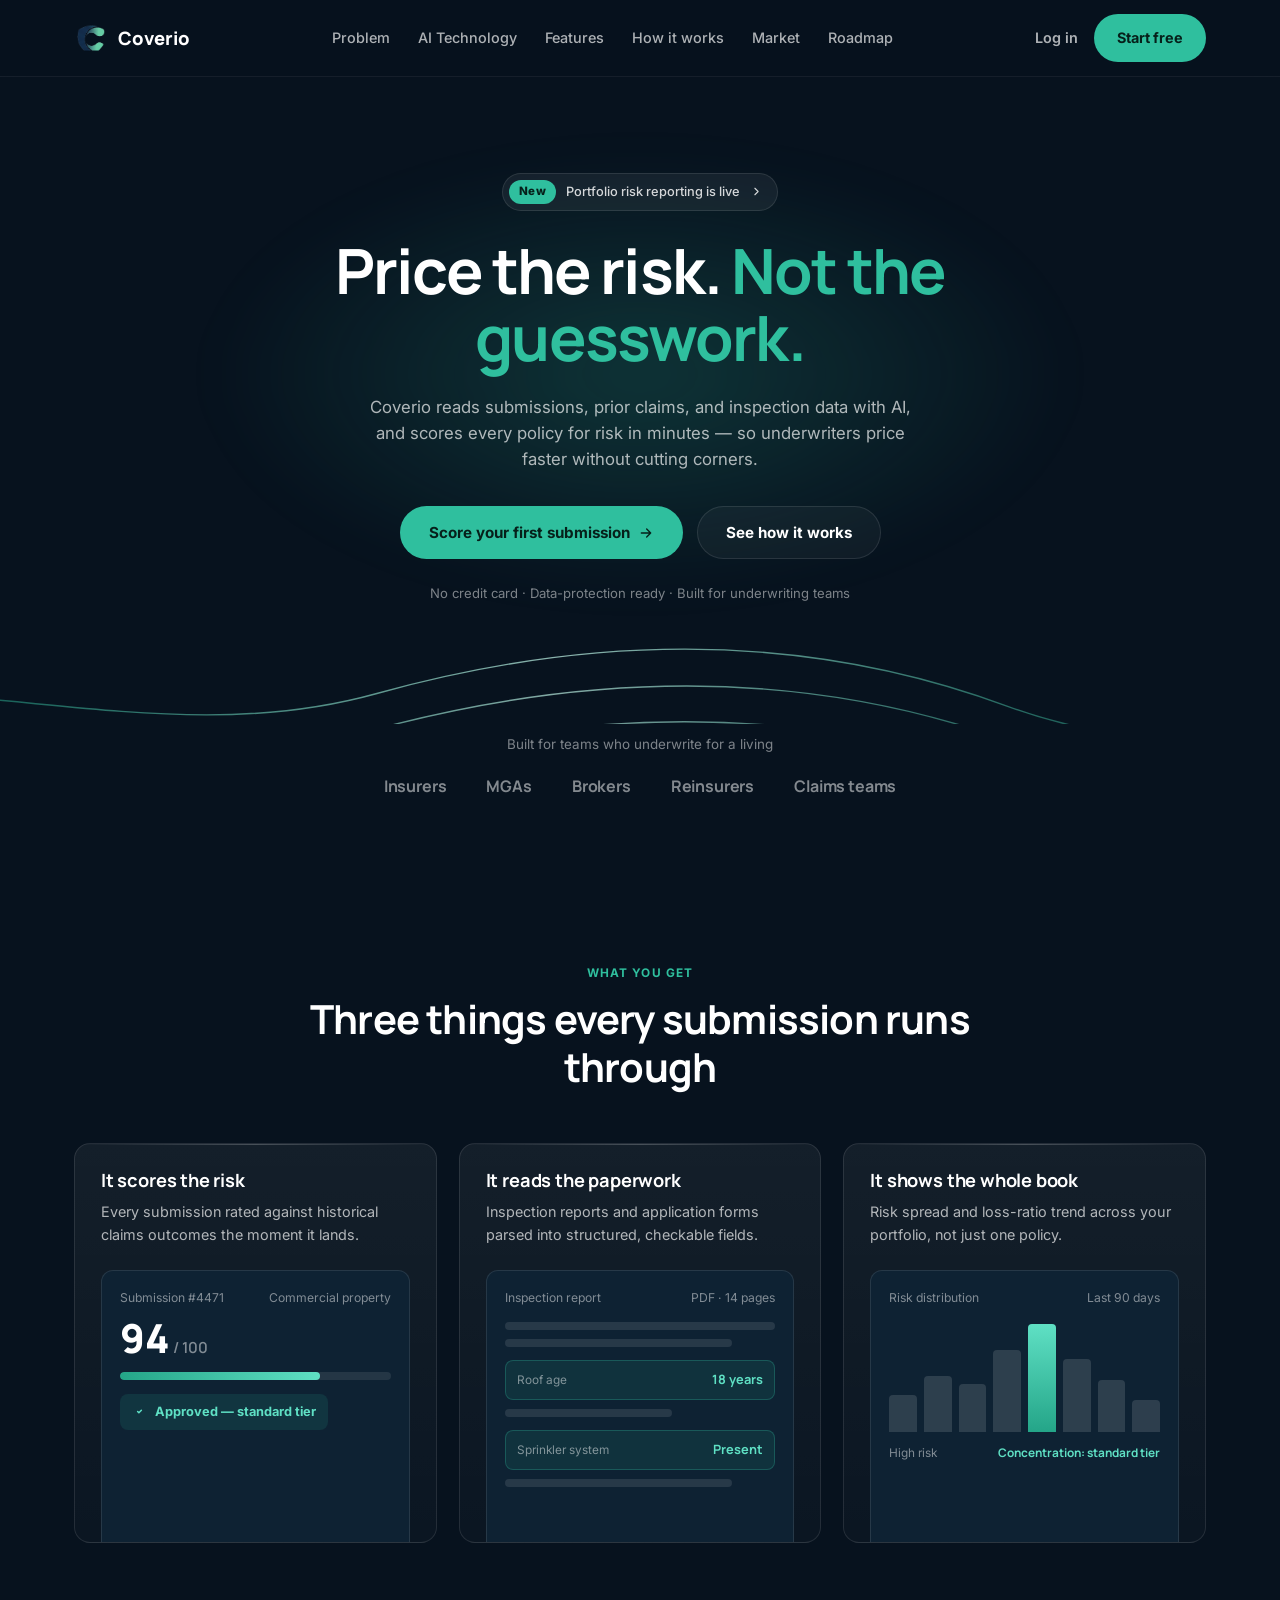
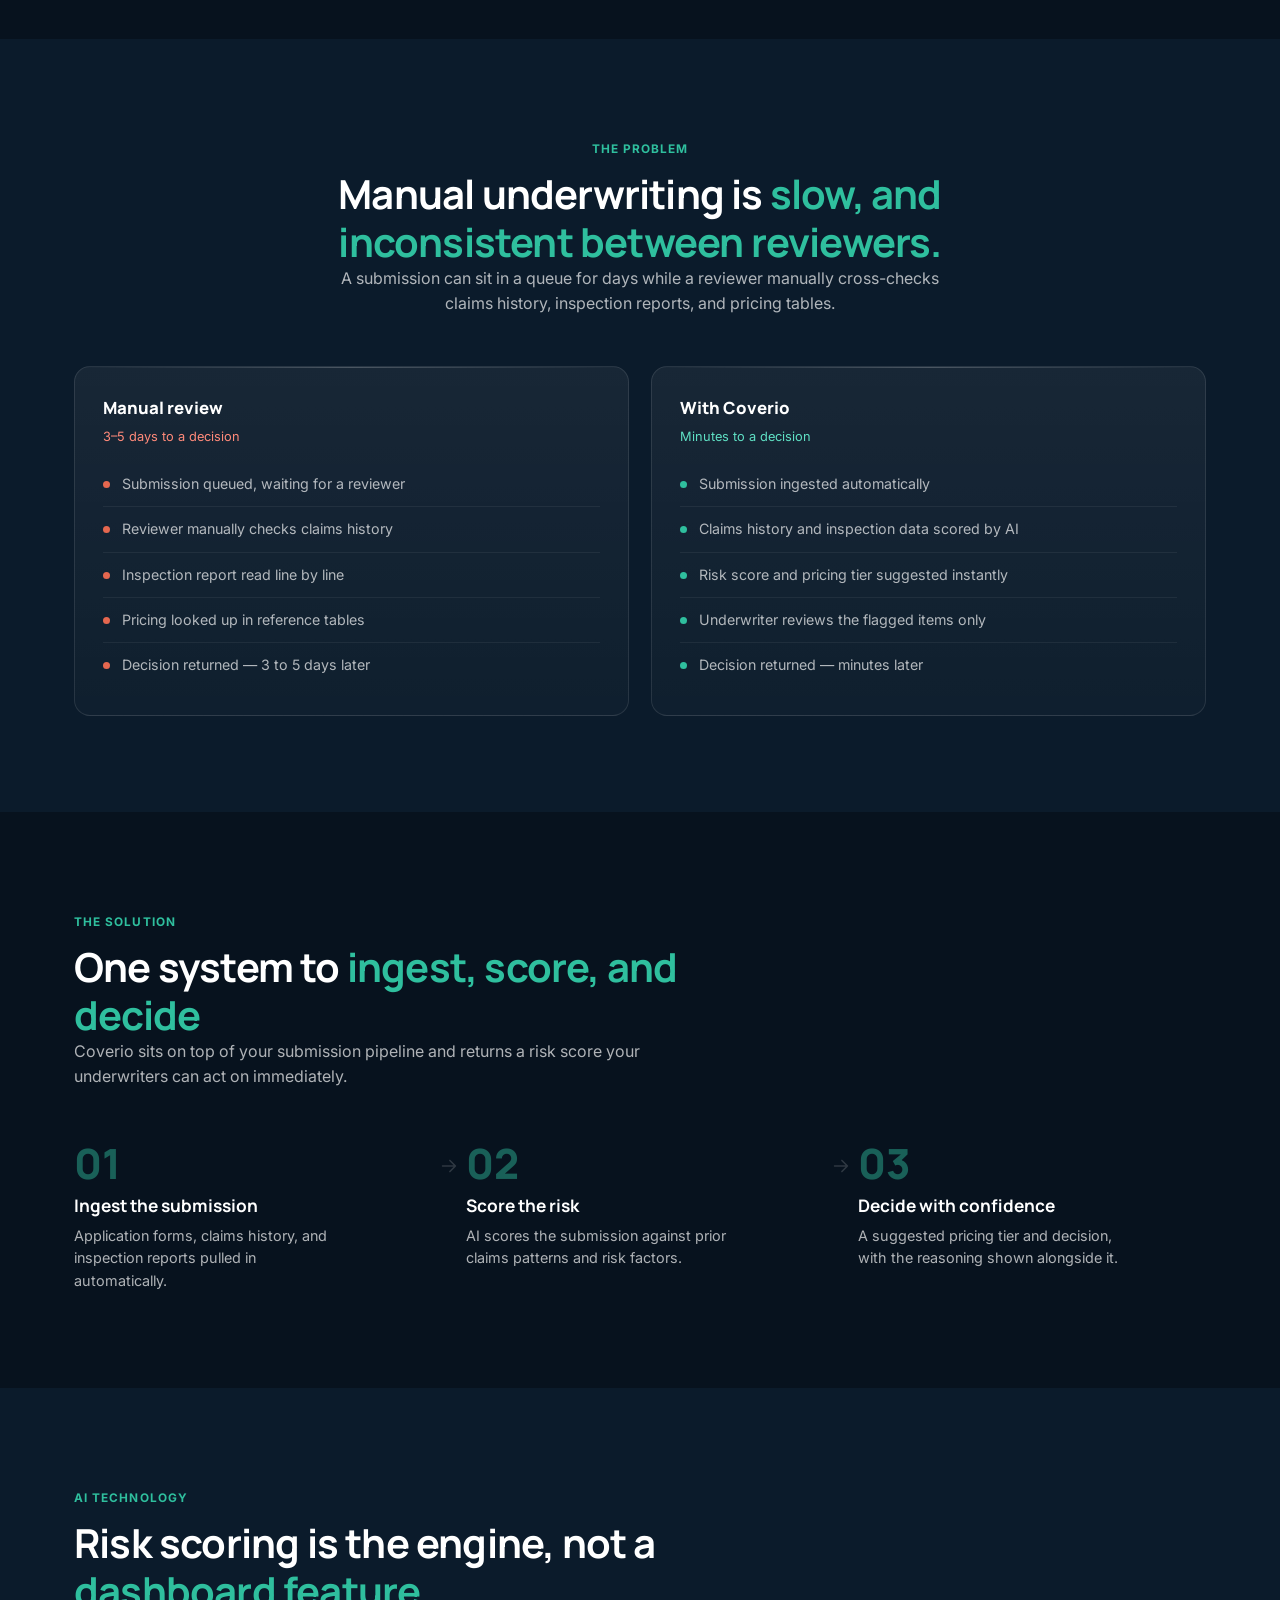
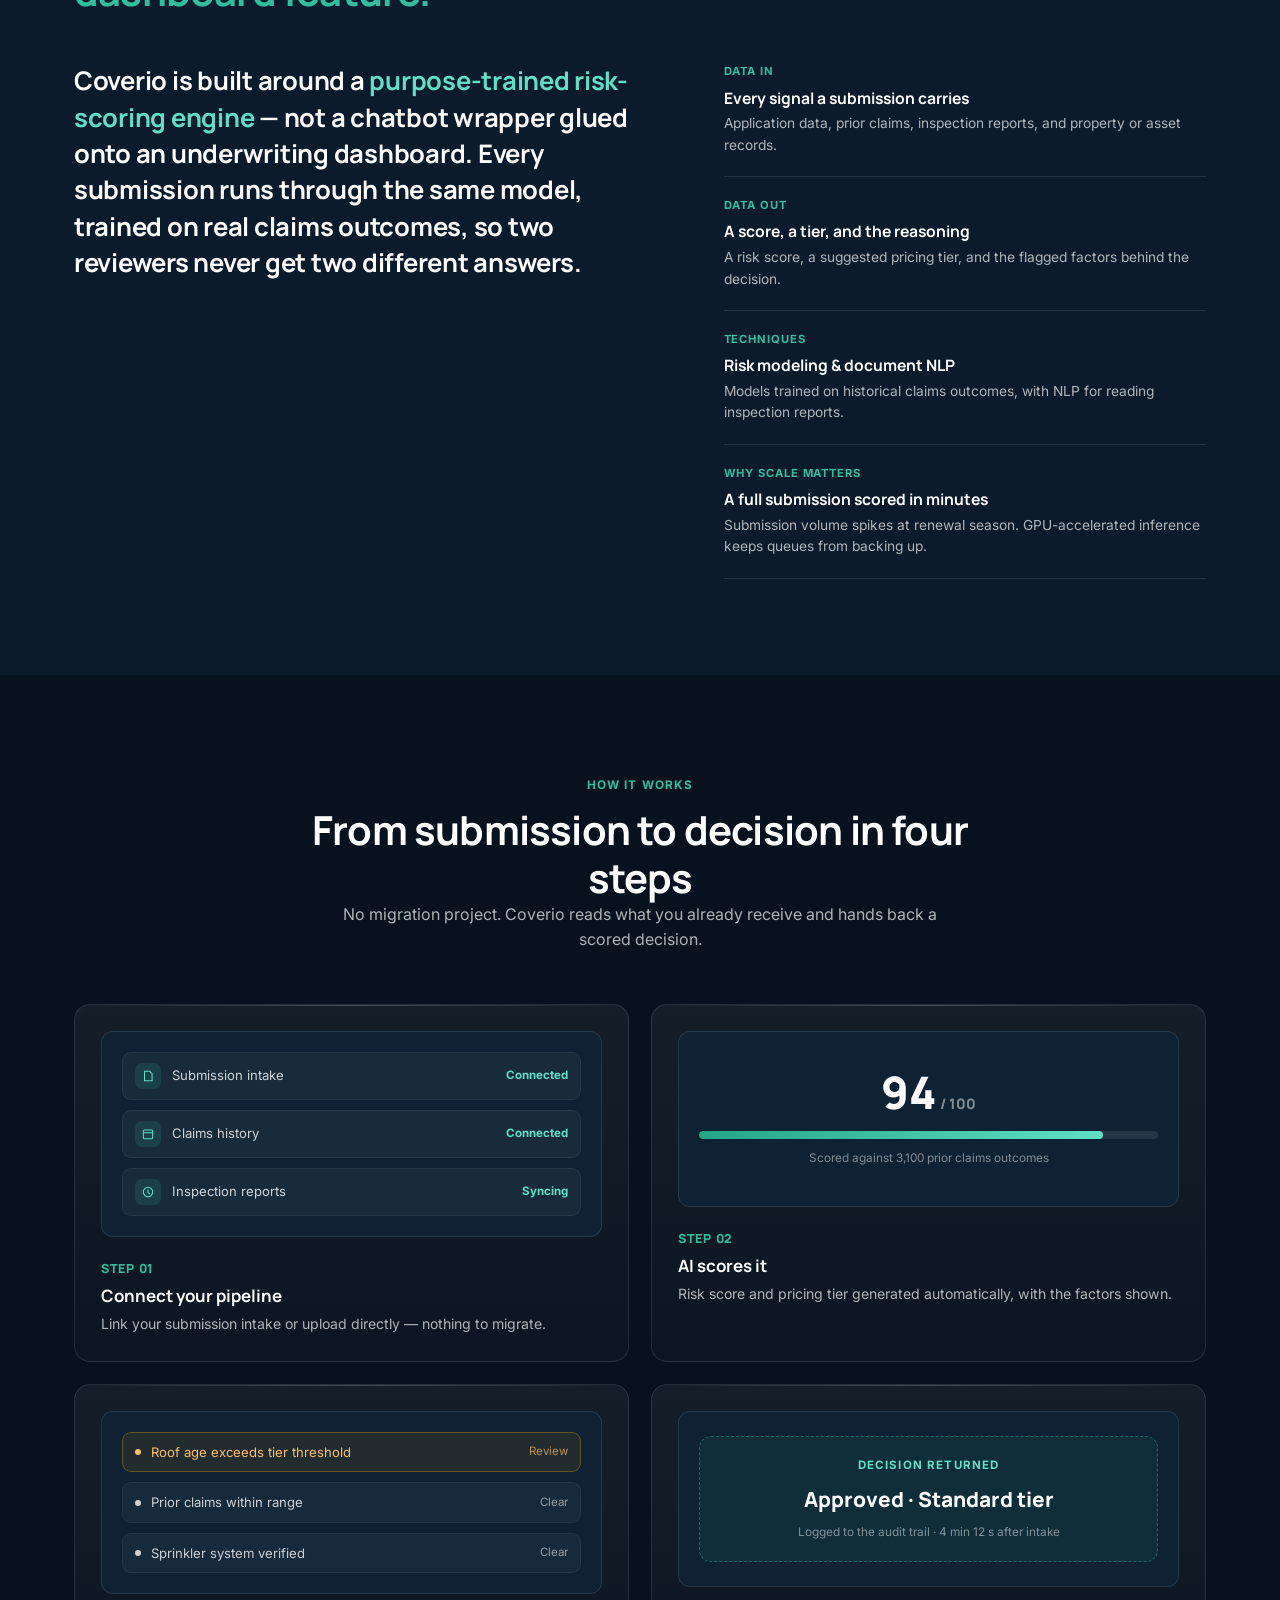
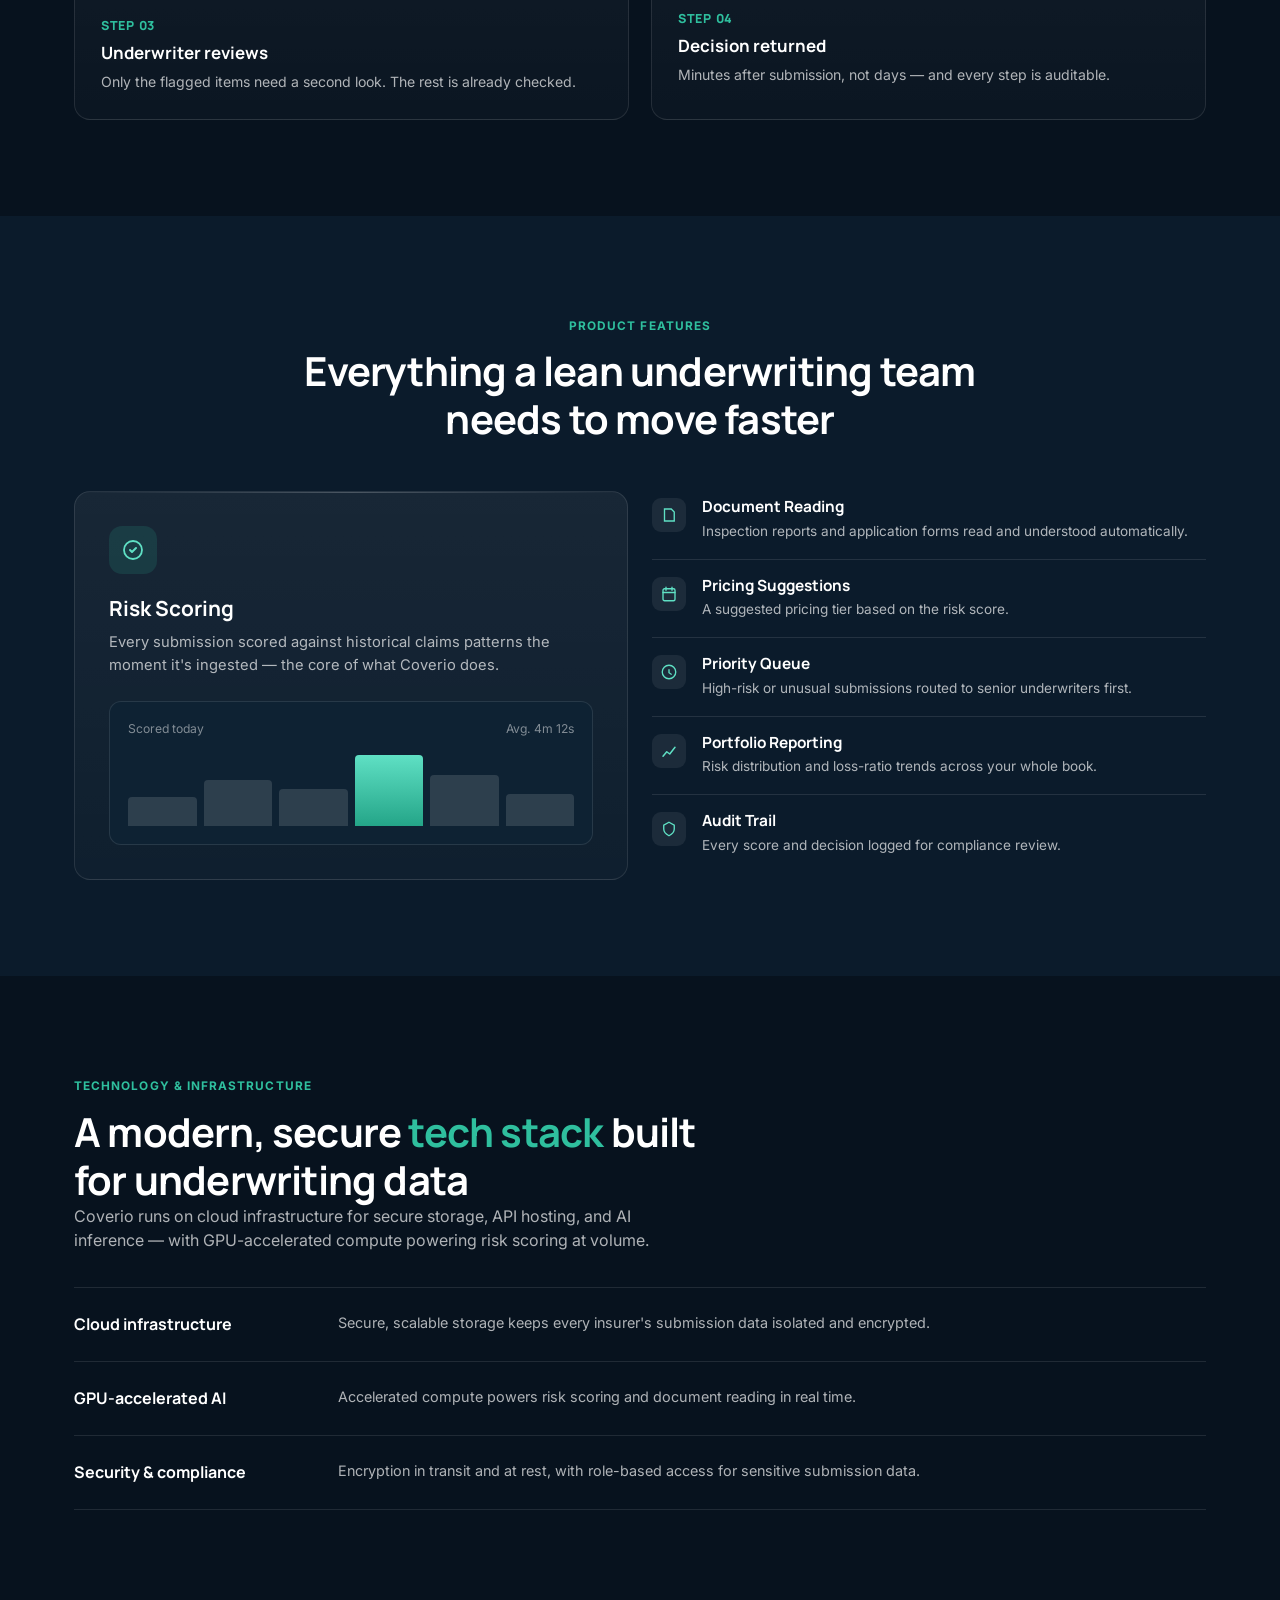
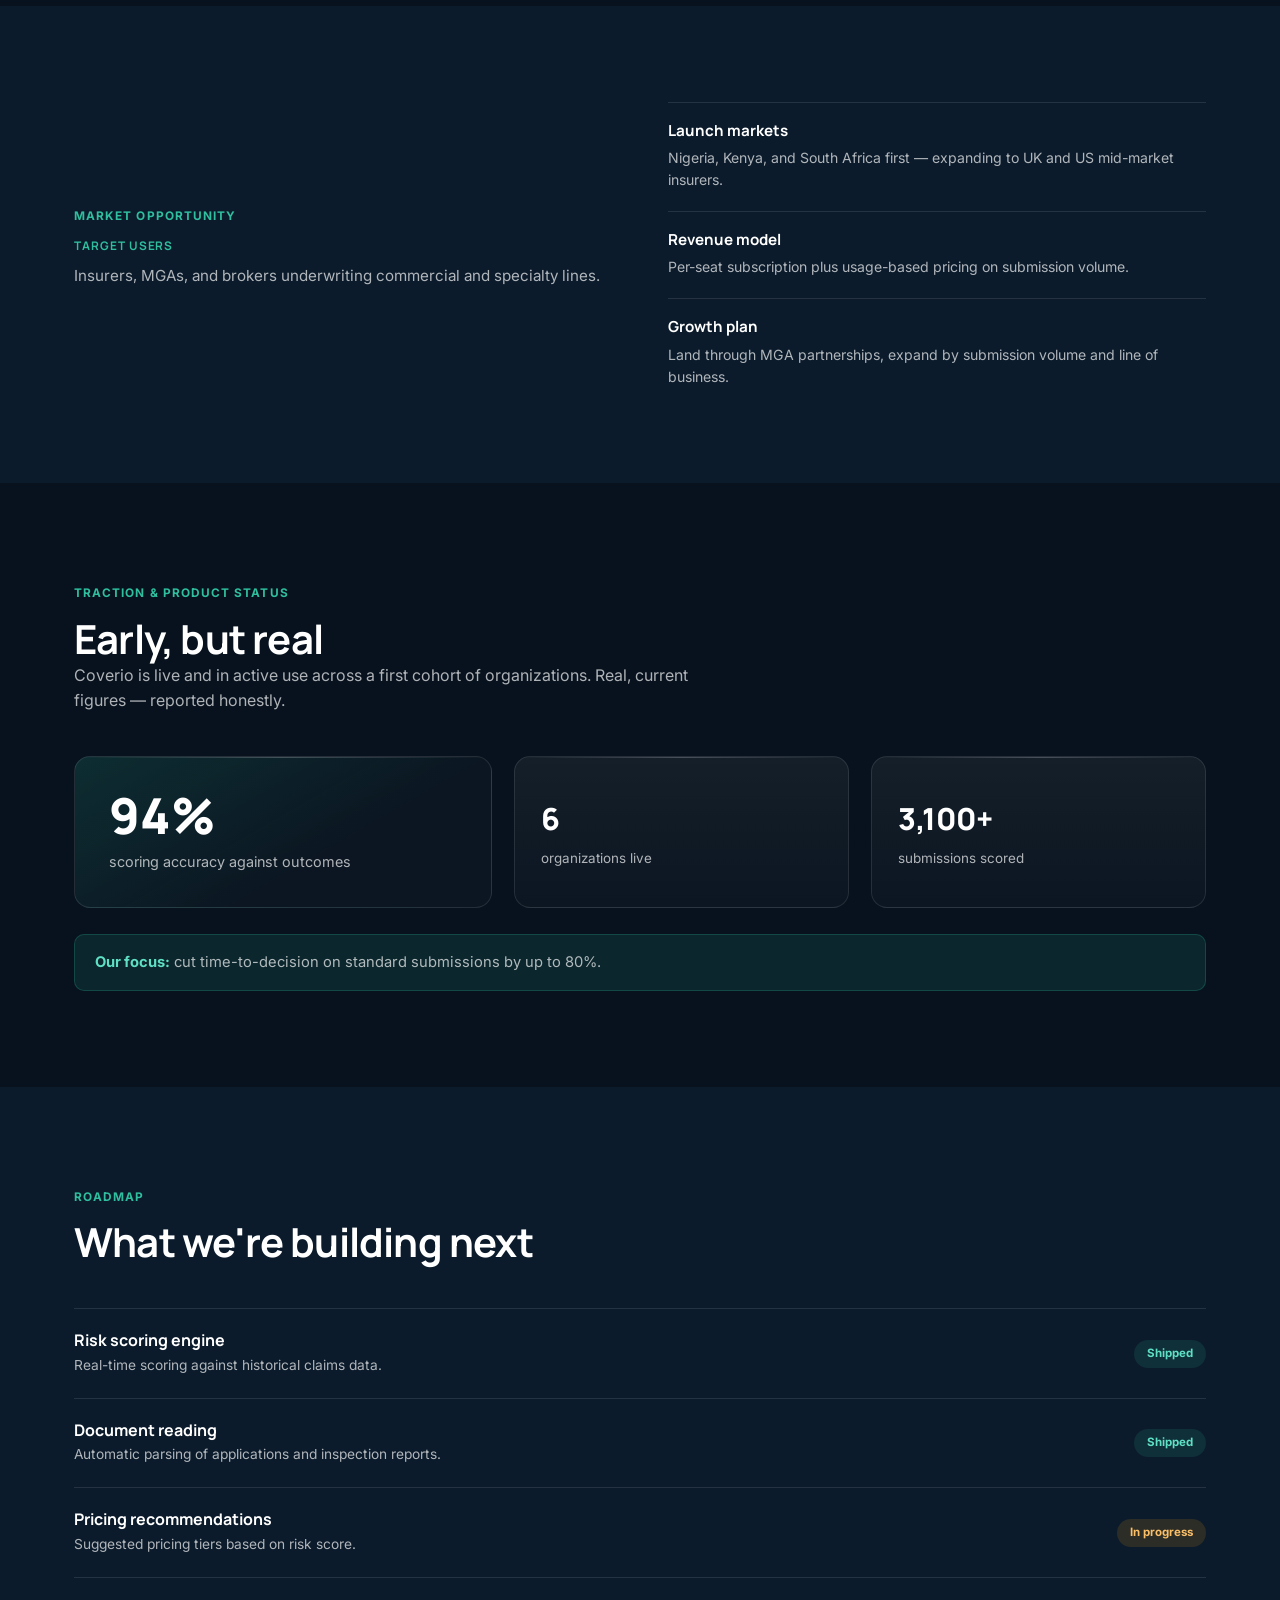
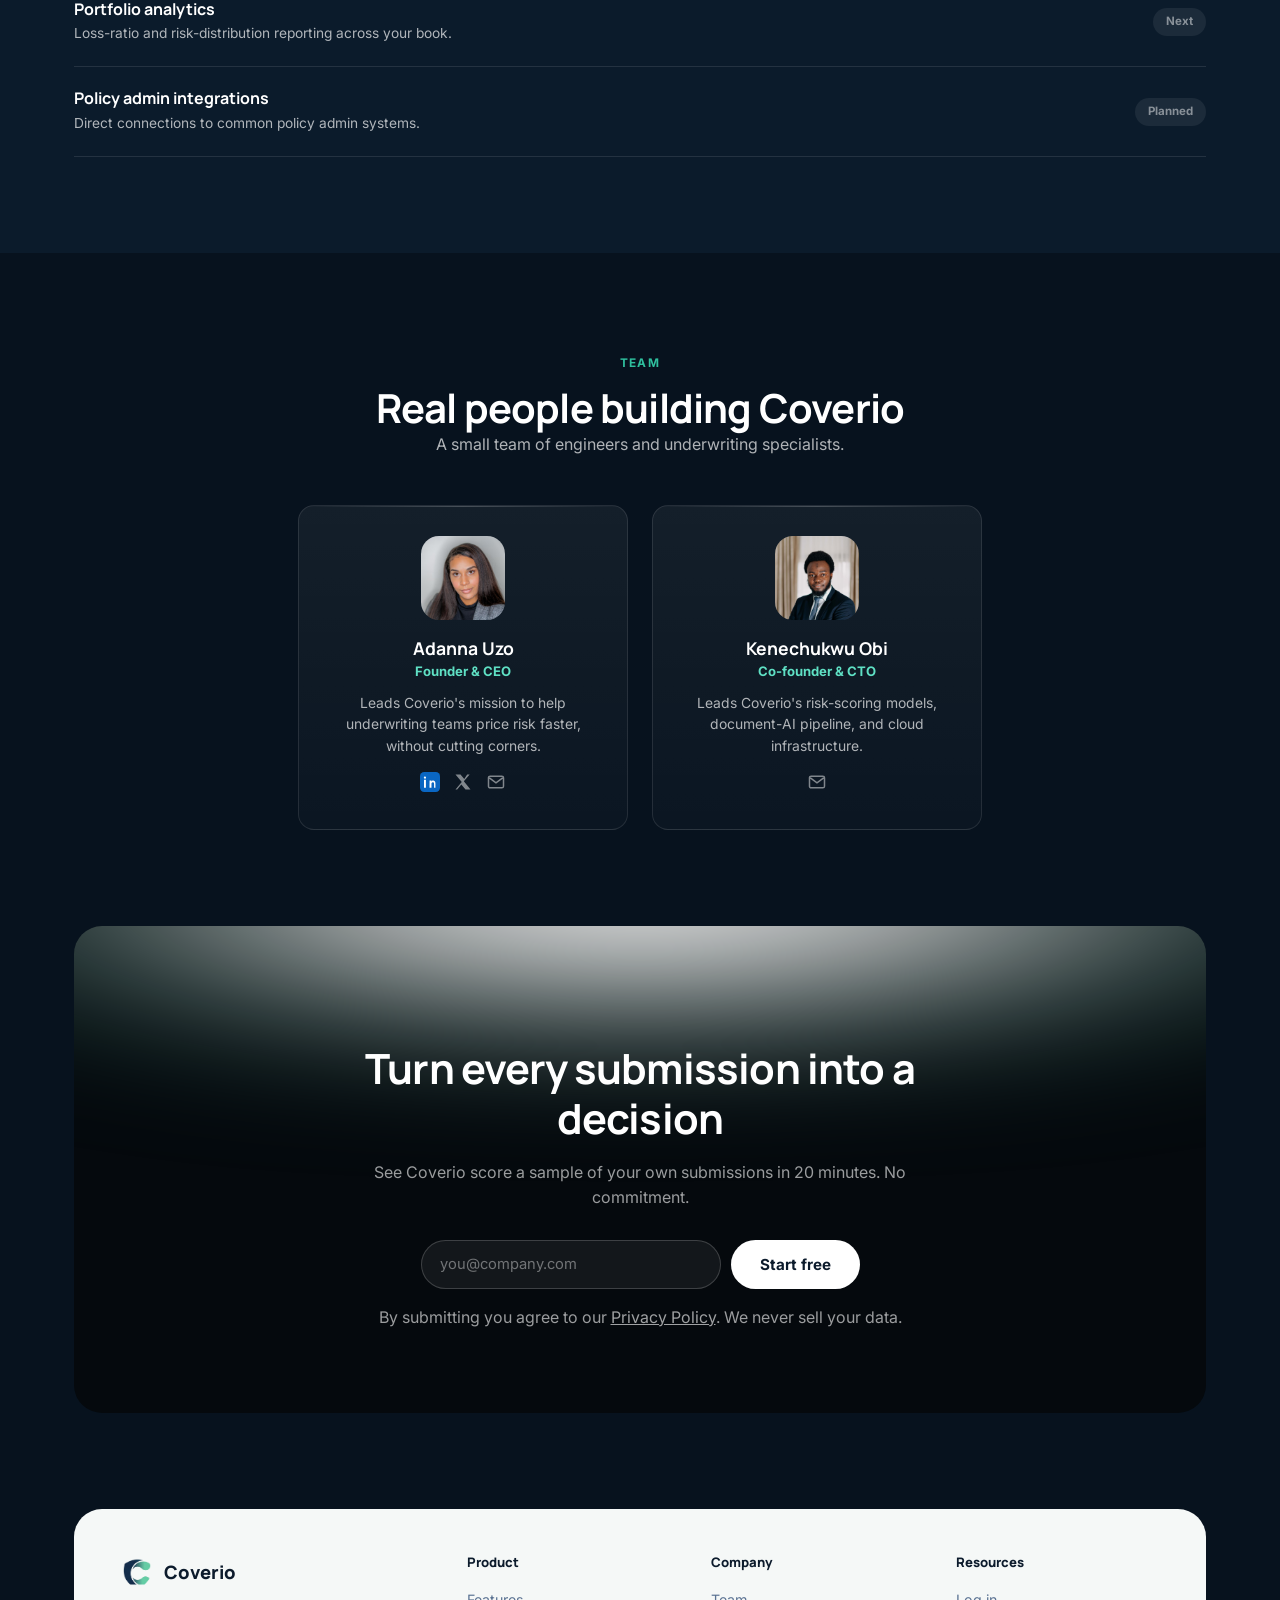
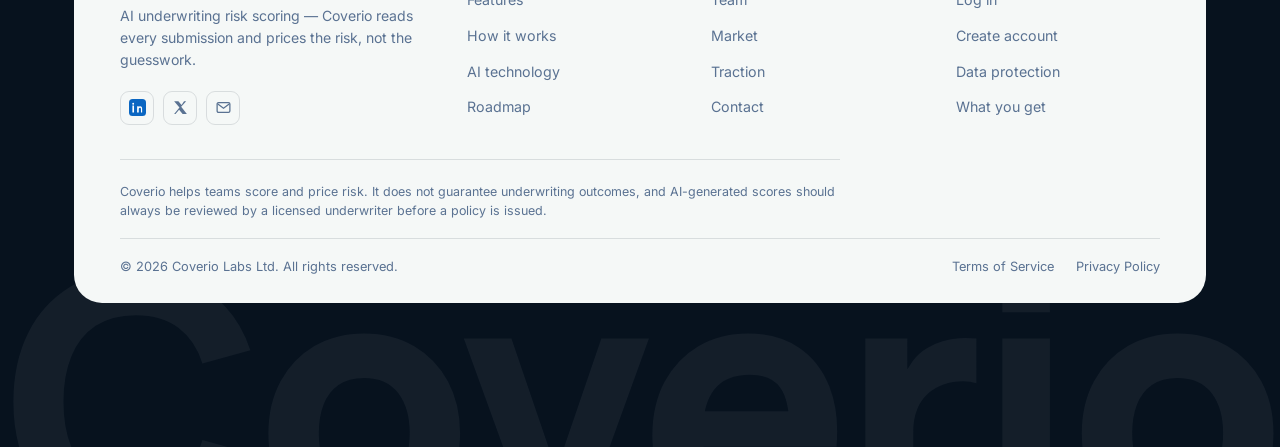
==== commit 5cec69e1: "Add mock UI scroll animations, fix hero contour lines, polish auth pages Add scroll-triggered entran" ====
--- a/index.html
+++ b/index.html
@@ -8,7 +8,7 @@
 <link rel="preconnect" href="https://fonts.googleapis.com" />
 <link rel="preconnect" href="https://fonts.gstatic.com" crossorigin />
 <link href="https://fonts.googleapis.com/css2?family=Inter:wght@400;500;600;700&family=Manrope:wght@600;700;800&display=swap" rel="stylesheet" />
-<link rel="stylesheet" href="assets/styles.css?v=4" />
+<link rel="stylesheet" href="assets/styles.css?v=11" />
 <link rel="icon" type="image/png" href="assets/logo-mark.png?v=1">
 </head>
 <body>
@@ -27,11 +27,11 @@
       <a href="#market">Market</a>
       <a href="#roadmap">Roadmap</a>
       <a href="login.html" class="btn btn--line nav__m-only nav__m-login">Log in</a>
-      <a href="#demo" class="btn btn--mint nav__m-only nav__m-demo">Get started</a>
+      <a href="#demo" class="btn btn--mint nav__m-only nav__m-demo">Start free</a>
     </nav>
     <div class="nav__cta">
       <a href="login.html" class="nav__login">Log in</a>
-      <a href="#demo" class="btn btn--mint">Get started</a>
+      <a href="#demo" class="btn btn--mint">Start free</a>
       <button class="nav__toggle" id="navToggle" aria-label="Toggle menu">
         <svg viewBox="0 0 24 24" width="22" height="22" fill="none"><path d="M4 7h16M4 12h16M4 17h16" stroke="currentColor" stroke-width="2" stroke-linecap="round"/></svg>
       </button>
@@ -41,29 +41,52 @@
 <div class="nav__scrim" id="navScrim"></div>
 
 <section class="hero">
+  <div class="hero__halo" aria-hidden="true"></div>
+  <div class="hero__topo" aria-hidden="true">
+    <svg viewBox="0 0 1440 620" preserveAspectRatio="xMidYMid slice">
+      <defs>
+        <linearGradient id="topoStroke" x1="0" y1="0" x2="1" y2="0">
+          <stop offset="0%" stop-color="#2FBF9E" stop-opacity="0"/>
+          <stop offset="18%" stop-color="#2FBF9E" stop-opacity=".55"/>
+          <stop offset="46%" stop-color="#BFF3E6" stop-opacity=".85"/>
+          <stop offset="74%" stop-color="#2FBF9E" stop-opacity=".5"/>
+          <stop offset="100%" stop-color="#2FBF9E" stop-opacity="0"/>
+        </linearGradient>
+      </defs>
+      <g class="topo-g">
+        <path class="topo-line" opacity=".85" d="M-40,180 C180,128 340,214 520,164 S860,122 1000,174 S1340,196 1480,170"/>
+        <path class="topo-line" opacity=".80" d="M-40,206 C180,156 340,239 520,191 S860,150 1000,200 S1340,221 1480,196"/>
+        <path class="topo-line" opacity=".76" d="M-40,232 C180,184 340,264 520,217 S860,178 1000,226 S1340,247 1480,223"/>
+        <path class="topo-line" opacity=".72" d="M-40,258 C180,212 340,288 520,244 S860,206 1000,253 S1340,272 1480,249"/>
+        <path class="topo-line" opacity=".68" d="M-40,284 C180,240 340,313 520,270 S860,235 1000,279 S1340,298 1480,275"/>
+        <path class="topo-line" opacity=".64" d="M-40,310 C180,267 340,338 520,297 S860,262 1000,305 S1340,323 1480,302"/>
+        <path class="topo-line" opacity=".60" d="M-40,336 C180,295 340,363 520,324 S860,291 1000,331 S1340,348 1480,328"/>
+        <path class="topo-line" opacity=".56" d="M-40,362 C180,324 340,387 520,350 S860,319 1000,358 S1340,374 1480,355"/>
+        <path class="topo-line" opacity=".52" d="M-40,388 C180,352 340,412 520,377 S860,347 1000,384 S1340,399 1480,381"/>
+        <path class="topo-line" opacity=".48" d="M-40,414 C180,379 340,437 520,403 S860,375 1000,410 S1340,425 1480,407"/>
+        <path class="topo-line" opacity=".44" d="M-40,440 C180,407 340,461 520,430 S860,403 1000,436 S1340,450 1480,434"/>
+        <path class="topo-line" opacity=".40" d="M-40,466 C180,435 340,486 520,457 S860,432 1000,462 S1340,475 1480,460"/>
+        <path class="topo-line" opacity=".35" d="M-40,492 C180,463 340,511 520,483 S860,460 1000,489 S1340,501 1480,486"/>
+        <path class="topo-line" opacity=".30" d="M-40,518 C180,491 340,536 520,510 S860,488 1000,515 S1340,526 1480,513"/>
+        <path class="topo-line" opacity=".25" d="M-40,544 C180,519 340,560 520,536 S860,516 1000,541 S1340,552 1480,539"/>
+        <path class="topo-line" opacity=".20" d="M-40,570 C180,547 340,585 520,563 S860,544 1000,567 S1340,577 1480,565"/>
+      </g>
+    </svg>
+  </div>
+
   <div class="container hero__inner">
-    <div class="hero__copy reveal">
-      <h1>Price the risk. <span class="text-accent">Not the guesswork.</span></h1>
-      <p class="hero__sub">Coverio reads submissions, prior claims, and inspection data with AI, and scores every policy for risk in minutes — so underwriters price faster without cutting corners.</p>
-      <div class="hero__actions">
-        <a href="#demo" class="btn btn--mint btn--lg">Get started
-          <svg viewBox="0 0 24 24" fill="none"><path d="M5 12h14M13 6l6 6-6 6" stroke="currentColor" stroke-width="2" stroke-linecap="round" stroke-linejoin="round"/></svg>
-        </a>
-        <a href="#how" class="btn btn--line btn--lg">See how it works</a>
-      </div>
-      <p class="hero__note">No credit card · Data-protection ready · Built for underwriting teams</p>
-    </div>
-    <div class="risk-card reveal" data-d="2">
-      <span class="risk-card__ribbon"><i></i> Live MVP</span>
-      <div class="risk-card__top"><span>Submission #4471</span><span>Commercial property</span></div>
-      <div class="risk-card__num"><span class="count" data-to="94">0</span><span> / 100</span></div>
-      <div class="risk-bar"><div class="risk-bar__fill"></div></div>
-      <div class="risk-bar__labels"><span>High risk</span><span>Low risk</span></div>
-      <div class="risk-card__decision">
-        <svg viewBox="0 0 24 24" width="18" height="18" fill="none"><path d="M9 12l2 2 4-4" stroke="currentColor" stroke-width="2.4" stroke-linecap="round" stroke-linejoin="round"/></svg>
-        Approved — standard tier
-      </div>
-    </div>
+    <a href="#features" class="hero__badge reveal"><b>New</b> Portfolio risk reporting is live
+      <svg viewBox="0 0 24 24" width="13" height="13" fill="none"><path d="M9 6l6 6-6 6" stroke="currentColor" stroke-width="2" stroke-linecap="round" stroke-linejoin="round"/></svg>
+    </a>
+    <h1 class="reveal" data-d="1">Price the risk. <span class="text-accent">Not the guesswork.</span></h1>
+    <p class="hero__sub reveal" data-d="2">Coverio reads submissions, prior claims, and inspection data with AI, and scores every policy for risk in minutes — so underwriters price faster without cutting corners.</p>
+    <div class="hero__actions reveal" data-d="3">
+      <a href="#demo" class="btn btn--mint btn--lg">Score your first submission
+        <svg viewBox="0 0 24 24" fill="none"><path d="M5 12h14M13 6l6 6-6 6" stroke="currentColor" stroke-width="2" stroke-linecap="round" stroke-linejoin="round"/></svg>
+      </a>
+      <a href="#how" class="btn btn--line btn--lg">See how it works</a>
+    </div>
+    <p class="hero__note reveal" data-d="4">No credit card · Data-protection ready · Built for underwriting teams</p>
   </div>
 </section>
 
@@ -78,7 +101,67 @@
   </div>
 </div>
 
-<section class="section" id="problem">
+<section class="section" id="capabilities">
+  <div class="container">
+    <div class="section-head section-head--center reveal">
+      <span class="eyebrow">What you get</span>
+      <h2 class="h2">Three things every submission runs through</h2>
+    </div>
+    <div class="cap-grid">
+      <article class="card cap-card reveal" data-d="1">
+        <h3>It scores the risk</h3>
+        <p>Every submission rated against historical claims outcomes the moment it lands.</p>
+        <div class="cap-card__mock">
+          <div class="mk">
+            <div class="mk__row"><span>Submission #4471</span><span>Commercial property</span></div>
+            <div class="mk__score"><span class="count" data-to="94">0</span><small> / 100</small></div>
+            <div class="mk__bar"><i></i></div>
+            <div class="mk__verdict">
+              <svg viewBox="0 0 24 24" fill="none"><path d="M9 12l2 2 4-4" stroke="currentColor" stroke-width="2.4" stroke-linecap="round" stroke-linejoin="round"/></svg>
+              Approved — standard tier
+            </div>
+          </div>
+        </div>
+      </article>
+
+      <article class="card cap-card reveal" data-d="2">
+        <h3>It reads the paperwork</h3>
+        <p>Inspection reports and application forms parsed into structured, checkable fields.</p>
+        <div class="cap-card__mock">
+          <div class="mk">
+            <div class="mk__row"><span>Inspection report</span><span>PDF · 14 pages</span></div>
+            <div class="mk__doc" style="margin-top:14px">
+              <div class="mk__docline"></div>
+              <div class="mk__docline mk__docline--m"></div>
+              <div class="mk__pull"><span>Roof age</span><b>18 years</b></div>
+              <div class="mk__docline mk__docline--s"></div>
+              <div class="mk__pull"><span>Sprinkler system</span><b>Present</b></div>
+              <div class="mk__docline mk__docline--m"></div>
+            </div>
+          </div>
+        </div>
+      </article>
+
+      <article class="card cap-card reveal" data-d="3">
+        <h3>It shows the whole book</h3>
+        <p>Risk spread and loss-ratio trend across your portfolio, not just one policy.</p>
+        <div class="cap-card__mock">
+          <div class="mk">
+            <div class="mk__row"><span>Risk distribution</span><span>Last 90 days</span></div>
+            <div class="mk__bars" style="margin-top:16px">
+              <i style="height:34%"></i><i style="height:52%"></i><i style="height:44%"></i>
+              <i style="height:76%"></i><i class="hi" style="height:100%"></i><i style="height:68%"></i>
+              <i style="height:48%"></i><i style="height:30%"></i>
+            </div>
+            <div class="mk__legend"><span>High risk</span><b>Concentration: standard tier</b></div>
+          </div>
+        </div>
+      </article>
+    </div>
+  </div>
+</section>
+
+<section class="section section--soft" id="problem">
   <div class="container">
     <div class="section-head section-head--center reveal">
       <span class="eyebrow">The problem</span>
@@ -86,16 +169,18 @@
       <p class="lead" style="margin-inline:auto">A submission can sit in a queue for days while a reviewer manually cross-checks claims history, inspection reports, and pricing tables.</p>
     </div>
     <div class="timeline-compare">
-      <div class="tl-col tl-col--slow reveal" data-d="1">
+      <div class="card tl-col tl-col--slow reveal" data-d="1">
         <div class="tl-col__head">Manual review</div>
+        <div class="tl-col__sub">3–5 days to a decision</div>
         <div class="tl-step"><span class="tl-step__dot"></span> Submission queued, waiting for a reviewer</div>
         <div class="tl-step"><span class="tl-step__dot"></span> Reviewer manually checks claims history</div>
         <div class="tl-step"><span class="tl-step__dot"></span> Inspection report read line by line</div>
         <div class="tl-step"><span class="tl-step__dot"></span> Pricing looked up in reference tables</div>
         <div class="tl-step"><span class="tl-step__dot"></span> Decision returned — 3 to 5 days later</div>
       </div>
-      <div class="tl-col tl-col--fast reveal" data-d="2">
+      <div class="card tl-col tl-col--fast reveal" data-d="2">
         <div class="tl-col__head">With Coverio</div>
+        <div class="tl-col__sub">Minutes to a decision</div>
         <div class="tl-step"><span class="tl-step__dot"></span> Submission ingested automatically</div>
         <div class="tl-step"><span class="tl-step__dot"></span> Claims history and inspection data scored by AI</div>
         <div class="tl-step"><span class="tl-step__dot"></span> Risk score and pricing tier suggested instantly</div>
@@ -106,53 +191,133 @@
   </div>
 </section>
 
-<section class="section section--soft" id="solution">
-  <div class="container">
-    <div class="section-head section-head--center reveal">
+<section class="section" id="solution">
+  <div class="container">
+    <div class="section-head reveal">
       <span class="eyebrow">The solution</span>
-      <h2 class="h2">One system to <span class="text-accent">ingest, score, and decide</span> — automatically.</h2>
-      <p class="lead" style="margin-inline:auto">Coverio sits on top of your submission pipeline and returns a risk score your underwriters can act on immediately.</p>
-    </div>
-    <div class="pipeline-h">
-      <div class="pipe-card reveal" data-d="1"><div class="pipe-card__n">01</div><h3>Ingest the submission</h3><p>Application forms, claims history, and inspection reports pulled in automatically.</p></div>
-      <div class="pipe-card reveal" data-d="2"><div class="pipe-card__n">02</div><h3>Score the risk</h3><p>AI scores the submission against prior claims patterns and risk factors.</p></div>
-      <div class="pipe-card reveal" data-d="3"><div class="pipe-card__n">03</div><h3>Decide with confidence</h3><p>A suggested pricing tier and decision, with the reasoning shown alongside it.</p></div>
-    </div>
-  </div>
-</section>
-
-<section class="section" id="ai">
+      <h2 class="h2">One system to <span class="text-accent">ingest, score, and decide</span></h2>
+      <p class="lead">Coverio sits on top of your submission pipeline and returns a risk score your underwriters can act on immediately.</p>
+    </div>
+    <div class="flow-connected">
+      <div class="flow-connected__step reveal" data-d="1">
+        <span class="flow-connected__arrow"><svg viewBox="0 0 24 24" width="22" height="22" fill="none"><path d="M5 12h14M13 6l6 6-6 6" stroke="currentColor" stroke-width="1.8" stroke-linecap="round" stroke-linejoin="round"/></svg></span>
+        <div class="flow-connected__num">01</div>
+        <h3>Ingest the submission</h3>
+        <p>Application forms, claims history, and inspection reports pulled in automatically.</p>
+      </div>
+      <div class="flow-connected__step reveal" data-d="2">
+        <span class="flow-connected__arrow"><svg viewBox="0 0 24 24" width="22" height="22" fill="none"><path d="M5 12h14M13 6l6 6-6 6" stroke="currentColor" stroke-width="1.8" stroke-linecap="round" stroke-linejoin="round"/></svg></span>
+        <div class="flow-connected__num">02</div>
+        <h3>Score the risk</h3>
+        <p>AI scores the submission against prior claims patterns and risk factors.</p>
+      </div>
+      <div class="flow-connected__step reveal" data-d="3">
+        <div class="flow-connected__num">03</div>
+        <h3>Decide with confidence</h3>
+        <p>A suggested pricing tier and decision, with the reasoning shown alongside it.</p>
+      </div>
+    </div>
+  </div>
+</section>
+
+<section class="section section--soft" id="ai">
   <div class="container">
     <div class="section-head reveal">
       <span class="eyebrow">AI Technology</span>
       <h2 class="h2">Risk scoring is the engine, not a <span class="text-accent">dashboard feature.</span></h2>
-      <p class="lead">Coverio is built around a purpose-trained risk-scoring system for underwriting data.</p>
-    </div>
-    <div class="spec-row-h">
-      <div class="spec-card reveal" data-d="1">
-        <div class="spec-card__k">Data in</div>
-        <h3>Every signal a submission carries</h3>
-        <p>Application data, prior claims, inspection reports, and property or asset records.</p>
-        <div class="tag-row"><span class="tag">Applications</span><span class="tag">Claims history</span></div>
-      </div>
-      <div class="spec-card reveal" data-d="2">
-        <div class="spec-card__k">Data out</div>
-        <h3>A score, a tier, and the reasoning</h3>
-        <p>A risk score, a suggested pricing tier, and the flagged factors behind the decision.</p>
-        <div class="tag-row"><span class="tag">Risk score</span><span class="tag">Pricing tier</span></div>
-      </div>
-      <div class="spec-card reveal" data-d="3">
-        <div class="spec-card__k">Techniques</div>
-        <h3>Risk modeling &amp; document NLP</h3>
-        <p>Models trained on historical claims outcomes, with NLP for reading inspection reports.</p>
-        <div class="tag-row"><span class="tag">Risk modeling</span><span class="tag">Document NLP</span></div>
-      </div>
-      <div class="spec-card reveal" data-d="4">
-        <div class="spec-card__k">Why scale matters</div>
-        <h3>A full submission scored in minutes</h3>
-        <p>Submission volume spikes at renewal season. GPU-accelerated inference keeps queues from backing up.</p>
-        <div class="tag-row"><span class="tag">GPU inference</span></div>
-      </div>
+    </div>
+    <div class="ai-split">
+      <p class="ai-split__statement reveal" data-d="1">Coverio is built around a <em>purpose-trained risk-scoring engine</em> — not a chatbot wrapper glued onto an underwriting dashboard. Every submission runs through the same model, trained on real claims outcomes, so two reviewers never get two different answers.</p>
+      <div class="ai-spec-list reveal" data-d="2">
+        <div class="ai-spec-list__row">
+          <div class="ai-spec-list__k">Data in</div>
+          <h3>Every signal a submission carries</h3>
+          <p>Application data, prior claims, inspection reports, and property or asset records.</p>
+        </div>
+        <div class="ai-spec-list__row">
+          <div class="ai-spec-list__k">Data out</div>
+          <h3>A score, a tier, and the reasoning</h3>
+          <p>A risk score, a suggested pricing tier, and the flagged factors behind the decision.</p>
+        </div>
+        <div class="ai-spec-list__row">
+          <div class="ai-spec-list__k">Techniques</div>
+          <h3>Risk modeling &amp; document NLP</h3>
+          <p>Models trained on historical claims outcomes, with NLP for reading inspection reports.</p>
+        </div>
+        <div class="ai-spec-list__row">
+          <div class="ai-spec-list__k">Why scale matters</div>
+          <h3>A full submission scored in minutes</h3>
+          <p>Submission volume spikes at renewal season. GPU-accelerated inference keeps queues from backing up.</p>
+        </div>
+      </div>
+    </div>
+  </div>
+</section>
+
+<section class="section" id="how">
+  <div class="container">
+    <div class="section-head section-head--center reveal">
+      <span class="eyebrow">How it works</span>
+      <h2 class="h2">From submission to decision in four steps</h2>
+      <p class="lead" style="margin-inline:auto">No migration project. Coverio reads what you already receive and hands back a scored decision.</p>
+    </div>
+    <div class="hiw-grid">
+      <article class="card hiw-card reveal" data-d="1">
+        <div class="hiw-card__art">
+          <div class="art-src">
+            <span class="art-ico"><svg viewBox="0 0 24 24" fill="none"><path d="M6 4h9l4 4v12H6z" stroke="currentColor" stroke-width="1.8"/></svg></span>
+            Submission intake <span>Connected</span>
+          </div>
+          <div class="art-src">
+            <span class="art-ico"><svg viewBox="0 0 24 24" fill="none"><rect x="4" y="5" width="16" height="15" rx="2" stroke="currentColor" stroke-width="1.8"/><path d="M4 10h16" stroke="currentColor" stroke-width="1.8"/></svg></span>
+            Claims history <span>Connected</span>
+          </div>
+          <div class="art-src">
+            <span class="art-ico"><svg viewBox="0 0 24 24" fill="none"><circle cx="12" cy="12" r="8" stroke="currentColor" stroke-width="1.8"/><path d="M12 8v5l3 2" stroke="currentColor" stroke-width="1.8" stroke-linecap="round"/></svg></span>
+            Inspection reports <span>Syncing</span>
+          </div>
+        </div>
+        <div class="hiw-card__n">STEP 01</div>
+        <h3>Connect your pipeline</h3>
+        <p>Link your submission intake or upload directly — nothing to migrate.</p>
+      </article>
+
+      <article class="card hiw-card reveal" data-d="2">
+        <div class="hiw-card__art">
+          <div class="art-gauge">
+            <div class="art-gauge__n">94<small> / 100</small></div>
+            <div class="art-gauge__track"><i></i></div>
+            <div class="art-gauge__cap">Scored against 3,100 prior claims outcomes</div>
+          </div>
+        </div>
+        <div class="hiw-card__n">STEP 02</div>
+        <h3>AI scores it</h3>
+        <p>Risk score and pricing tier generated automatically, with the factors shown.</p>
+      </article>
+
+      <article class="card hiw-card reveal" data-d="3">
+        <div class="hiw-card__art">
+          <div class="art-flag art-flag--warn"><i></i> Roof age exceeds tier threshold <span>Review</span></div>
+          <div class="art-flag"><i></i> Prior claims within range <span>Clear</span></div>
+          <div class="art-flag"><i></i> Sprinkler system verified <span>Clear</span></div>
+        </div>
+        <div class="hiw-card__n">STEP 03</div>
+        <h3>Underwriter reviews</h3>
+        <p>Only the flagged items need a second look. The rest is already checked.</p>
+      </article>
+
+      <article class="card hiw-card reveal" data-d="4">
+        <div class="hiw-card__art">
+          <div class="art-stamp">
+            <div class="art-stamp__k">Decision returned</div>
+            <div class="art-stamp__v">Approved · Standard tier</div>
+            <div class="art-stamp__t">Logged to the audit trail · 4 min 12 s after intake</div>
+          </div>
+        </div>
+        <div class="hiw-card__n">STEP 04</div>
+        <h3>Decision returned</h3>
+        <p>Minutes after submission, not days — and every step is auditable.</p>
+      </article>
     </div>
   </div>
 </section>
@@ -163,33 +328,33 @@
       <span class="eyebrow">Product features</span>
       <h2 class="h2">Everything a lean underwriting team needs to move faster</h2>
     </div>
-    <div class="feat-grid3">
-      <div class="feat-card2 reveal" data-d="1"><div class="feat-card2__ico"><svg viewBox="0 0 24 24" width="20" height="20" fill="none"><path d="M9 12l2 2 4-4" stroke="currentColor" stroke-width="2" stroke-linecap="round" stroke-linejoin="round"/><circle cx="12" cy="12" r="9" stroke="currentColor" stroke-width="1.8"/></svg></div><h3>Risk Scoring</h3><p>Every submission scored against historical claims patterns.</p></div>
-      <div class="feat-card2 reveal" data-d="2"><div class="feat-card2__ico"><svg viewBox="0 0 24 24" width="20" height="20" fill="none"><path d="M6 4h9l4 4v12H6z" stroke="currentColor" stroke-width="1.8"/></svg></div><h3>Document Reading</h3><p>Inspection reports and application forms read and understood automatically.</p></div>
-      <div class="feat-card2 reveal" data-d="3"><div class="feat-card2__ico"><svg viewBox="0 0 24 24" width="20" height="20" fill="none"><rect x="4" y="5" width="16" height="16" rx="2" stroke="currentColor" stroke-width="1.8"/><path d="M8 3v4M16 3v4M4 10h16" stroke="currentColor" stroke-width="1.8" stroke-linecap="round"/></svg></div><h3>Pricing Suggestions</h3><p>A suggested pricing tier based on the risk score.</p></div>
-      <div class="feat-card2 reveal" data-d="1"><div class="feat-card2__ico"><svg viewBox="0 0 24 24" width="20" height="20" fill="none"><path d="M12 9v4l3 2" stroke="currentColor" stroke-width="1.8" stroke-linecap="round"/><circle cx="12" cy="12" r="9" stroke="currentColor" stroke-width="1.8"/></svg></div><h3>Priority Queue</h3><p>High-risk or unusual submissions routed to senior underwriters first.</p></div>
-      <div class="feat-card2 reveal" data-d="2"><div class="feat-card2__ico"><svg viewBox="0 0 24 24" width="20" height="20" fill="none"><path d="M4 19l5-6 4 3 7-9" stroke="currentColor" stroke-width="2" stroke-linecap="round" stroke-linejoin="round"/></svg></div><h3>Portfolio Reporting</h3><p>Risk distribution and loss-ratio trends across your whole book.</p></div>
-      <div class="feat-card2 reveal" data-d="3"><div class="feat-card2__ico"><svg viewBox="0 0 24 24" width="20" height="20" fill="none"><path d="M12 3l7 4v5c0 4-3 7-7 9-4-2-7-5-7-9V7z" stroke="currentColor" stroke-width="1.8"/></svg></div><h3>Audit Trail</h3><p>Every score and decision logged for compliance review.</p></div>
-    </div>
-  </div>
-</section>
-
-<section class="section" id="how">
-  <div class="container">
-    <div class="section-head section-head--center reveal">
-      <span class="eyebrow">How it works</span>
-      <h2 class="h2">From submission to decision in four steps</h2>
-    </div>
-    <div class="how-row">
-      <div class="how-card reveal" data-d="1"><div class="how-card__n">01</div><h3>Connect your pipeline</h3><p>Link your submission intake or upload directly.</p></div>
-      <div class="how-card reveal" data-d="2"><div class="how-card__n">02</div><h3>AI scores it</h3><p>Risk score and pricing tier generated automatically.</p></div>
-      <div class="how-card reveal" data-d="3"><div class="how-card__n">03</div><h3>Underwriter reviews</h3><p>Only flagged items need a second look.</p></div>
-      <div class="how-card reveal" data-d="4"><div class="how-card__n">04</div><h3>Decision returned</h3><p>Minutes after submission, not days.</p></div>
-    </div>
-  </div>
-</section>
-
-<section class="section section--soft" id="tech">
+    <div class="feat-split">
+      <div class="card feat-hero-card reveal" data-d="1">
+        <div class="feat-hero-card__ico"><svg viewBox="0 0 24 24" width="24" height="24" fill="none"><path d="M9 12l2 2 4-4" stroke="currentColor" stroke-width="2" stroke-linecap="round" stroke-linejoin="round"/><circle cx="12" cy="12" r="9" stroke="currentColor" stroke-width="1.8"/></svg></div>
+        <h3>Risk Scoring</h3>
+        <p>Every submission scored against historical claims patterns the moment it's ingested — the core of what Coverio does.</p>
+        <div class="feat-hero-card__mini">
+          <div class="mk" style="border-radius:12px;border-bottom:1px solid var(--line)">
+            <div class="mk__row"><span>Scored today</span><span>Avg. 4m 12s</span></div>
+            <div class="mk__bars" style="margin-top:14px;height:74px">
+              <i style="height:40%"></i><i style="height:62%"></i><i style="height:50%"></i>
+              <i class="hi" style="height:96%"></i><i style="height:70%"></i><i style="height:44%"></i>
+            </div>
+          </div>
+        </div>
+      </div>
+      <div class="feat-list reveal" data-d="2">
+        <div class="feat-list__row"><div class="feat-list__ico"><svg viewBox="0 0 24 24" width="18" height="18" fill="none"><path d="M6 4h9l4 4v12H6z" stroke="currentColor" stroke-width="1.8"/></svg></div><div><h3>Document Reading</h3><p>Inspection reports and application forms read and understood automatically.</p></div></div>
+        <div class="feat-list__row"><div class="feat-list__ico"><svg viewBox="0 0 24 24" width="18" height="18" fill="none"><rect x="4" y="5" width="16" height="16" rx="2" stroke="currentColor" stroke-width="1.8"/><path d="M8 3v4M16 3v4M4 10h16" stroke="currentColor" stroke-width="1.8" stroke-linecap="round"/></svg></div><div><h3>Pricing Suggestions</h3><p>A suggested pricing tier based on the risk score.</p></div></div>
+        <div class="feat-list__row"><div class="feat-list__ico"><svg viewBox="0 0 24 24" width="18" height="18" fill="none"><path d="M12 9v4l3 2" stroke="currentColor" stroke-width="1.8" stroke-linecap="round"/><circle cx="12" cy="12" r="9" stroke="currentColor" stroke-width="1.8"/></svg></div><div><h3>Priority Queue</h3><p>High-risk or unusual submissions routed to senior underwriters first.</p></div></div>
+        <div class="feat-list__row"><div class="feat-list__ico"><svg viewBox="0 0 24 24" width="18" height="18" fill="none"><path d="M4 19l5-6 4 3 7-9" stroke="currentColor" stroke-width="2" stroke-linecap="round" stroke-linejoin="round"/></svg></div><div><h3>Portfolio Reporting</h3><p>Risk distribution and loss-ratio trends across your whole book.</p></div></div>
+        <div class="feat-list__row"><div class="feat-list__ico"><svg viewBox="0 0 24 24" width="18" height="18" fill="none"><path d="M12 3l7 4v5c0 4-3 7-7 9-4-2-7-5-7-9V7z" stroke="currentColor" stroke-width="1.8"/></svg></div><div><h3>Audit Trail</h3><p>Every score and decision logged for compliance review.</p></div></div>
+      </div>
+    </div>
+  </div>
+</section>
+
+<section class="section" id="tech">
   <div class="container">
     <div class="section-head reveal">
       <span class="eyebrow">Technology &amp; Infrastructure</span>
@@ -204,7 +369,7 @@
   </div>
 </section>
 
-<section class="section" id="market">
+<section class="section section--soft" id="market">
   <div class="container market-cols">
     <div class="reveal">
       <span class="eyebrow">Market opportunity</span>
@@ -218,23 +383,23 @@
   </div>
 </section>
 
-<section class="section section--soft" id="traction">
+<section class="section" id="traction">
   <div class="container">
     <div class="section-head reveal">
-      <span class="eyebrow">Traction &amp; MVP status</span>
+      <span class="eyebrow">Traction &amp; product status</span>
       <h2 class="h2">Early, but real</h2>
       <p class="lead">Coverio is live and in active use across a first cohort of organizations. Real, current figures — reported honestly.</p>
     </div>
     <div class="traction-asym">
-      <div class="traction-big reveal" data-d="1"><div class="traction-big__num"><span class="count" data-to="94">0</span>%</div><div class="traction-big__label">scoring accuracy against outcomes</div></div>
-      <div class="traction-sm reveal" data-d="2"><div class="traction-sm__num"><span class="count" data-to="6">0</span></div><div class="traction-sm__label">organizations live</div></div>
-      <div class="traction-sm reveal" data-d="3"><div class="traction-sm__num"><span class="count" data-to="3100">0</span>+</div><div class="traction-sm__label">submissions scored</div></div>
+      <div class="card traction-big reveal" data-d="1"><div class="traction-big__num"><span class="count" data-to="94">0</span>%</div><div class="traction-big__label">scoring accuracy against outcomes</div></div>
+      <div class="card traction-sm reveal" data-d="2"><div class="traction-sm__num"><span class="count" data-to="6">0</span></div><div class="traction-sm__label">organizations live</div></div>
+      <div class="card traction-sm reveal" data-d="3"><div class="traction-sm__num"><span class="count" data-to="3100">0</span>+</div><div class="traction-sm__label">submissions scored</div></div>
     </div>
     <p class="banner reveal"><b>Our focus:</b> cut time-to-decision on standard submissions by up to 80%.</p>
   </div>
 </section>
 
-<section class="section" id="roadmap">
+<section class="section section--soft" id="roadmap">
   <div class="container">
     <div class="section-head reveal">
       <span class="eyebrow">Roadmap</span>
@@ -250,7 +415,7 @@
   </div>
 </section>
 
-<section class="section section--soft" id="team">
+<section class="section" id="team">
   <div class="container">
     <div class="section-head section-head--center reveal">
       <span class="eyebrow">Team</span>
@@ -258,8 +423,8 @@
       <p class="lead" style="margin-inline:auto">A small team of engineers and underwriting specialists.</p>
     </div>
     <div class="team-row4">
-      <div class="member-card reveal" data-d="1">
-        <div class="member-card__ph">AU</div>
+      <div class="card member-card reveal" data-d="1">
+        <div class="member-card__ph"><img src="assets/team/adanna-uzo.jpg" alt="Adanna Uzo"></div>
         <h3>Adanna Uzo</h3>
         <div class="role">Founder &amp; CEO</div>
         <p>Leads Coverio's mission to help underwriting teams price risk faster, without cutting corners.</p>
@@ -269,8 +434,8 @@
           <a href="mailto:adanna@coverio.io" class="li" aria-label="Email"><svg viewBox="0 0 24 24" fill="none"><rect x="3" y="5" width="18" height="14" rx="2" stroke="currentColor" stroke-width="1.8"/><path d="M4 7l8 6 8-6" stroke="currentColor" stroke-width="1.8"/></svg></a>
         </div>
       </div>
-      <div class="member-card reveal" data-d="2">
-        <div class="member-card__ph">KO</div>
+      <div class="card member-card reveal" data-d="2">
+        <div class="member-card__ph"><img src="assets/team/kenechukwu-obi.jpg" alt="Kenechukwu Obi"></div>
         <h3>Kenechukwu Obi</h3>
         <div class="role">Co-founder &amp; CTO</div>
         <p>Leads Coverio's risk-scoring models, document-AI pipeline, and cloud infrastructure.</p>
@@ -282,53 +447,81 @@
   </div>
 </section>
 
-<section class="section" id="demo">
-  <div class="container">
-    <div class="cta-card2 reveal">
-      <div>
-        <span class="eyebrow">Get started</span>
-        <h2 class="h2" style="margin-top:14px">See Coverio on your own submissions in 20 minutes</h2>
-        <p class="lead">Book a walkthrough — no commitment. We'll score a sample submission live.</p>
-      </div>
-      <div>
-        <form class="cta-card2__form" id="demoForm" novalidate>
-          <input id="email" type="email" placeholder="you@company.com" required />
-          <button type="submit" class="btn btn--mint btn--block">Get started</button>
+<div class="cta-wrap" id="demo">
+  <div class="container">
+    <section class="cta-slab reveal" id="ctaSlab">
+      <div class="cta-slab__bleed" aria-hidden="true"></div>
+      <div class="cta-slab__inner">
+        <h2>Turn every submission into a decision</h2>
+        <p>See Coverio score a sample of your own submissions in 20 minutes. No commitment.</p>
+        <form class="cta-slab__form" id="demoForm" novalidate>
+          <input id="email" type="email" placeholder="you@company.com" aria-label="Work email" required />
+          <button type="submit" class="btn btn--white btn--lg">Start free</button>
         </form>
-        <p class="cta-card2__note">By submitting you agree to our <a href="privacy.html" style="color:rgba(255,255,255,.7)">Privacy Policy</a>. We never sell your data.</p>
-      </div>
-    </div>
-  </div>
-</section>
-
-<footer class="footer">
-  <div class="container">
-    <div class="footer__brand-row">
-      <div>
-        <a href="index.html" class="brand">
-          <span class="brand__mark"><img src="assets/logo-mark.png?v=1" alt="Coverio logo"></span>
-          Coverio
-        </a>
-        <p class="footer__about">AI underwriting risk scoring — price the risk, not the guesswork.</p>
-      </div>
-      <div class="footer__socials">
-        <a href="#" aria-label="LinkedIn"><svg viewBox="0 0 24 24" aria-hidden="true"><rect width="24" height="24" rx="5" fill="#0A66C2"/><path fill="#fff" d="M7.1 9.3H4.8V19h2.3V9.3zM5.95 5.4a1.35 1.35 0 10-.05 2.7 1.35 1.35 0 00.05-2.7zM19.2 19h-2.3v-4.7c0-1.2-.43-1.98-1.5-1.98-.82 0-1.3.55-1.52 1.08-.08.19-.1.45-.1.72V19h-2.3s.03-8.02 0-8.85h2.3v1.25c.3-.47.85-1.14 2.08-1.14 1.52 0 2.66.99 2.66 3.13V19z"/></svg></a>
-        <a href="#" aria-label="X"><svg viewBox="0 0 24 24" fill="currentColor"><path d="M17 3h3l-7 8 8 10h-6l-5-6-5 6H3l7.5-9L3 3h6l4.5 5.5z"/></svg></a>
-        <a href="#" aria-label="Email"><svg viewBox="0 0 24 24" fill="none"><rect x="3" y="5" width="18" height="14" rx="2" stroke="currentColor" stroke-width="1.8"/><path d="M4 7l8 6 8-6" stroke="currentColor" stroke-width="1.8"/></svg></a>
-      </div>
-    </div>
-    <div class="footer__linkrow">
-      <div><h4>Product</h4><ul><li><a href="#features">Features</a></li><li><a href="#how">How it works</a></li><li><a href="#ai">AI technology</a></li><li><a href="#roadmap">Roadmap</a></li></ul></div>
-      <div><h4>Company</h4><ul><li><a href="#team">Team</a></li><li><a href="#market">Market</a></li><li><a href="#demo">Get started</a></li><li><a href="login.html">Log in</a></li></ul></div>
-      <div><h4>Legal</h4><ul><li><a href="privacy.html">Privacy policy</a></li><li><a href="terms.html">Terms of use</a></li><li><a href="privacy.html#data">Data protection</a></li><li><a href="#demo">Contact</a></li></ul></div>
-    </div>
-    <p class="footer__disclaimer">Coverio helps teams score and price risk. It does not guarantee underwriting outcomes, and AI-generated scores should always be reviewed by a licensed underwriter before a policy is issued.</p>
-    <div class="footer__bottom">
-      <span>© 2026 Coverio Labs Ltd. All rights reserved.</span>
-    </div>
-  </div>
-</footer>
-
-<script src="assets/app.js?v=1"></script>
+        <p class="cta-slab__note">By submitting you agree to our <a href="privacy.html">Privacy Policy</a>. We never sell your data.</p>
+        <p class="form__ok">Thanks — we'll be in touch shortly to set up your walkthrough.</p>
+      </div>
+    </section>
+  </div>
+</div>
+
+<div class="footer-zone">
+  <div class="container">
+    <footer class="footer">
+      <div class="footer__grid">
+        <div>
+          <a href="index.html" class="brand">
+            <span class="brand__mark"><img src="assets/logo-mark.png?v=1" alt="Coverio logo"></span>
+            Coverio
+          </a>
+          <p class="footer__about">AI underwriting risk scoring — Coverio reads every submission and prices the risk, not the guesswork.</p>
+          <div class="footer__socials">
+            <a href="#" aria-label="LinkedIn"><svg viewBox="0 0 24 24" aria-hidden="true"><rect width="24" height="24" rx="5" fill="#0A66C2"/><path fill="#fff" d="M7.1 9.3H4.8V19h2.3V9.3zM5.95 5.4a1.35 1.35 0 10-.05 2.7 1.35 1.35 0 00.05-2.7zM19.2 19h-2.3v-4.7c0-1.2-.43-1.98-1.5-1.98-.82 0-1.3.55-1.52 1.08-.08.19-.1.45-.1.72V19h-2.3s.03-8.02 0-8.85h2.3v1.25c.3-.47.85-1.14 2.08-1.14 1.52 0 2.66.99 2.66 3.13V19z"/></svg></a>
+            <a href="#" aria-label="X"><svg viewBox="0 0 24 24" fill="currentColor"><path d="M17 3h3l-7 8 8 10h-6l-5-6-5 6H3l7.5-9L3 3h6l4.5 5.5z"/></svg></a>
+            <a href="mailto:hello@coverio.io" aria-label="Email"><svg viewBox="0 0 24 24" fill="none"><rect x="3" y="5" width="18" height="14" rx="2" stroke="currentColor" stroke-width="1.8"/><path d="M4 7l8 6 8-6" stroke="currentColor" stroke-width="1.8"/></svg></a>
+          </div>
+        </div>
+        <div>
+          <h4>Product</h4>
+          <ul>
+            <li><a href="#features">Features</a></li>
+            <li><a href="#how">How it works</a></li>
+            <li><a href="#ai">AI technology</a></li>
+            <li><a href="#roadmap">Roadmap</a></li>
+          </ul>
+        </div>
+        <div>
+          <h4>Company</h4>
+          <ul>
+            <li><a href="#team">Team</a></li>
+            <li><a href="#market">Market</a></li>
+            <li><a href="#traction">Traction</a></li>
+            <li><a href="#demo">Contact</a></li>
+          </ul>
+        </div>
+        <div>
+          <h4>Resources</h4>
+          <ul>
+            <li><a href="login.html">Log in</a></li>
+            <li><a href="signup.html">Create account</a></li>
+            <li><a href="privacy.html#data">Data protection</a></li>
+            <li><a href="#capabilities">What you get</a></li>
+          </ul>
+        </div>
+      </div>
+      <p class="footer__disclaimer">Coverio helps teams score and price risk. It does not guarantee underwriting outcomes, and AI-generated scores should always be reviewed by a licensed underwriter before a policy is issued.</p>
+      <div class="footer__bottom">
+        <span>© 2026 Coverio Labs Ltd. All rights reserved.</span>
+        <div class="footer__bottom-links">
+          <a href="terms.html">Terms of Service</a>
+          <a href="privacy.html">Privacy Policy</a>
+        </div>
+      </div>
+    </footer>
+  </div>
+  <div class="footer__wordmark" aria-hidden="true"><span>Coverio</span></div>
+</div>
+
+<script src="assets/app.js?v=2"></script>
 </body>
 </html>
--- a/assets/styles.css
+++ b/assets/styles.css
@@ -1,253 +1,436 @@
-/* Coverio — AI underwriting risk scoring, clean navy/mint */
+/* Coverio — AI underwriting risk scoring. Dark studio theme. */
 :root {
-  --navy-900: #132A46;
-  --navy-700: #24476E;
-  --navy-soft: #5A7292;
+  --ink-950: #07121E;
+  --ink-900: #0B1B2B;
+  --ink-850: #0E2233;
+  --ink-800: #12293D;
   --mint-500: #2FBF9E;
+  --mint-400: #5FE0C4;
   --mint-600: #24A588;
-  --mint-100: #DEF5EF;
-  --bg: #F7FAF9;
-  --paper: #FFFFFF;
-  --line: rgba(19,42,70,.12);
-  --line-soft: rgba(19,42,70,.07);
-  --radius: 14px;
+  --mint-dim: rgba(47,191,158,.12);
+  --line: rgba(255,255,255,.10);
+  --line-soft: rgba(255,255,255,.06);
+  --txt: rgba(255,255,255,.68);
+  --txt-dim: rgba(255,255,255,.48);
+  --paper: #F5F8F7;
+  --paper-ink: #0C1B2C;
+  --paper-soft: #5A7292;
+  --paper-line: rgba(12,27,44,.12);
+  --radius: 16px;
   --radius-sm: 10px;
-  --shadow: 0 20px 44px -20px rgba(19,42,70,.24);
-  --shadow-sm: 0 8px 18px -10px rgba(19,42,70,.2);
+  --radius-lg: 28px;
+  --shadow: 0 30px 70px -32px rgba(0,0,0,.7);
   --font-head: "Manrope", sans-serif;
   --font-body: "Inter", sans-serif;
   --maxw: 1180px;
   --gutter: 24px;
 }
 * { box-sizing: border-box; }
-body { margin: 0; background: var(--bg); color: var(--navy-700); font-family: var(--font-body); line-height: 1.55; -webkit-font-smoothing: antialiased; }
+body { margin: 0; background: var(--ink-950); color: var(--txt); font-family: var(--font-body); line-height: 1.55; -webkit-font-smoothing: antialiased; }
 img { max-width: 100%; display: block; }
 a { text-decoration: none; color: inherit; }
-h1, h2, h3 { font-family: var(--font-head); color: var(--navy-900); font-weight: 700; line-height: 1.2; margin: 0; }
+h1, h2, h3, h4 { font-family: var(--font-head); color: #fff; font-weight: 700; line-height: 1.2; margin: 0; }
 p { margin: 0; }
+:focus-visible { outline: 2px solid var(--mint-500); outline-offset: 3px; border-radius: 4px; }
 .container { max-width: var(--maxw); margin-inline: auto; padding-inline: var(--gutter); }
-.h2 { font-size: clamp(1.7rem, 3.2vw, 2.4rem); }
-.eyebrow { display: inline-block; font-size: .78rem; letter-spacing: .07em; text-transform: uppercase; color: var(--mint-600); font-weight: 700; margin-bottom: 10px; }
-.lead { color: var(--navy-soft); font-size: 1rem; max-width: 620px; }
-.text-accent { color: var(--mint-600); }
-.section { padding-block: 84px; }
-.section--soft { background: var(--paper); border-top: 1px solid var(--line-soft); border-bottom: 1px solid var(--line-soft); }
-.section-head { max-width: 660px; }
-.section-head--center { max-width: 660px; margin-inline: auto; text-align: center; }
-
-.btn { display: inline-flex; align-items: center; gap: 8px; padding: 12px 22px; border-radius: var(--radius-sm); font-weight: 700; font-size: .9rem; border: 1px solid transparent; cursor: pointer; transition: transform .15s; }
+.h2 { font-size: clamp(1.75rem, 3.3vw, 2.5rem); letter-spacing: -.02em; }
+.eyebrow { display: inline-block; font-size: .74rem; letter-spacing: .09em; text-transform: uppercase; color: var(--mint-500); font-weight: 700; margin-bottom: 12px; }
+.lead { color: var(--txt); font-size: 1rem; max-width: 620px; }
+.text-accent { color: var(--mint-500); }
+.section { padding-block: 96px; position: relative; }
+.section--soft { background: var(--ink-900); }
+.section-head { max-width: 680px; }
+.section-head--center { max-width: 680px; margin-inline: auto; text-align: center; }
+
+.btn { display: inline-flex; align-items: center; justify-content: center; gap: 8px; padding: 12px 22px; border-radius: 999px; font-weight: 700; font-size: .9rem; border: 1px solid transparent; cursor: pointer; transition: transform .15s, background .2s, border-color .2s; font-family: var(--font-body); }
 .btn svg { width: 16px; height: 16px; }
-.btn--mint { background: var(--mint-500); color: #fff; }
-.btn--mint:hover { transform: translateY(-1px); box-shadow: var(--shadow-sm); }
-.btn--navy { background: var(--navy-900); color: #fff; }
-.btn--line { border-color: var(--line); color: var(--navy-900); }
-.btn--line:hover { border-color: var(--navy-soft); }
-.btn--lg { padding: 14px 26px; font-size: .95rem; }
-.btn--block { width: 100%; justify-content: center; }
-
-.nav { position: sticky; top: 0; z-index: 70; background: rgba(247,250,249,.88); backdrop-filter: blur(12px); border-bottom: 1px solid var(--line-soft); }
+.btn--mint { background: var(--mint-500); color: #06201A; }
+.btn--mint:hover { background: var(--mint-400); transform: translateY(-1px); }
+.btn--line { border-color: var(--line); color: #fff; background: rgba(255,255,255,.04); }
+.btn--line:hover { border-color: rgba(255,255,255,.3); }
+.btn--white { background: #fff; color: var(--paper-ink); }
+.btn--white:hover { transform: translateY(-1px); }
+.btn--lg { padding: 14px 28px; font-size: .95rem; }
+.btn--block { width: 100%; }
+
+/* ---------- Nav ---------- */
+.nav { position: sticky; top: 0; z-index: 70; background: rgba(7,18,30,.82); backdrop-filter: blur(14px); border-bottom: 1px solid var(--line-soft); }
 .nav__inner { display: flex; align-items: center; justify-content: space-between; height: 76px; }
-.brand { display: flex; align-items: center; gap: 10px; font-family: var(--font-head); font-weight: 800; font-size: 1.15rem; color: var(--navy-900); }
+.brand { display: flex; align-items: center; gap: 10px; font-family: var(--font-head); font-weight: 800; font-size: 1.15rem; color: #fff; }
 .brand__mark { width: 34px; height: 34px; display: grid; place-items: center; flex: none; }
 .brand__mark img { width: 100%; height: 100%; object-fit: contain; display: block; }
 .nav__links { display: flex; align-items: center; gap: 28px; }
-.nav__links a:not(.btn) { font-size: .9rem; color: var(--navy-700); font-weight: 600; }
-.nav__links a:not(.btn):hover { color: var(--navy-900); }
+.nav__links a:not(.btn) { font-size: .9rem; color: var(--txt); font-weight: 500; }
+.nav__links a:not(.btn):hover { color: #fff; }
 .nav__cta { display: flex; align-items: center; gap: 16px; }
-.nav__login { font-size: .9rem; font-weight: 700; color: var(--navy-700); }
-.nav__toggle { display: none; background: none; border: none; cursor: pointer; padding: 8px; color: var(--navy-900); }
+.nav__login { font-size: .9rem; font-weight: 600; color: var(--txt); }
+.nav__login:hover { color: #fff; }
+.nav__toggle { display: none; background: none; border: none; cursor: pointer; width: 44px; height: 44px; padding: 0; color: #fff; }
 .nav__m-only { display: none; }
-.pill { display: inline-flex; align-items: center; gap: 8px; background: var(--mint-100); border: 1px solid rgba(47,191,158,.3); color: var(--mint-600); font-size: .82rem; font-weight: 700; padding: 7px 16px; border-radius: 999px; }
-.pill i { width: 7px; height: 7px; border-radius: 50%; background: var(--mint-500); display: inline-block; }
-
-.hero { padding-block: 90px 100px; overflow: hidden; }
-.hero__inner { display: grid; grid-template-columns: 1.05fr .95fr; gap: 30px; align-items: center; }
-.hero__copy { max-width: 480px; position: relative; z-index: 2; text-align: left; }
-.hero__copy h1 { font-size: clamp(2.2rem, 4.4vw, 3.3rem); }
-.hero__sub { margin-top: 20px; color: var(--navy-soft); font-size: 1.06rem; }
-.hero__actions { display: flex; gap: 14px; margin-top: 30px; flex-wrap: wrap; justify-content: flex-start; }
-.hero__note { margin-top: 22px; font-size: .84rem; color: var(--navy-soft); }
-
-.risk-card { position: relative; width: 100%; max-width: 380px; margin-left: -130px; background: var(--paper); border: 1px solid var(--line); border-radius: 20px; padding: 32px; box-shadow: var(--shadow); text-align: left; transform: rotate(3deg); z-index: 1; }
-.risk-card__ribbon { position: absolute; top: -14px; left: 24px; background: var(--navy-900); color: #fff; font-size: .7rem; font-weight: 700; padding: 6px 14px; border-radius: 999px; display: inline-flex; align-items: center; gap: 6px; white-space: nowrap; }
-.risk-card__ribbon i { width: 6px; height: 6px; border-radius: 50%; background: var(--mint-500); display: inline-block; }
-.risk-card__top { display: flex; justify-content: space-between; align-items: center; font-size: .82rem; color: var(--navy-soft); }
-.risk-card__num { font-family: var(--font-head); font-size: 3.4rem; font-weight: 800; color: var(--navy-900); margin-top: 10px; }
-.risk-card__num span { font-size: 1.2rem; color: var(--navy-soft); font-weight: 600; }
-.risk-bar { height: 10px; border-radius: 6px; background: var(--line-soft); margin-top: 18px; position: relative; overflow: visible; }
-.risk-bar__fill { position: absolute; inset: 0; width: 74%; border-radius: 6px; background: linear-gradient(90deg, var(--mint-500), var(--mint-600)); }
-.risk-bar__labels { display: flex; justify-content: space-between; font-size: .72rem; color: var(--navy-soft); margin-top: 8px; }
-.risk-card__decision { margin-top: 20px; display: flex; align-items: center; gap: 10px; font-size: .92rem; font-weight: 700; color: var(--mint-600); background: var(--mint-100); padding: 12px 16px; border-radius: var(--radius-sm); }
-
-.trust { padding-block: 30px; border-top: 1px solid var(--line-soft); border-bottom: 1px solid var(--line-soft); }
-.trust__label { text-align: center; font-size: .84rem; color: var(--navy-soft); margin-bottom: 18px; }
-.trust__row { display: flex; justify-content: center; flex-wrap: wrap; gap: 14px 30px; }
-.trust__item { font-weight: 700; color: var(--navy-700); font-size: .96rem; }
-
-/* Problem: manual vs AI timeline compare */
-.timeline-compare { display: grid; grid-template-columns: 1fr 1fr; gap: 30px; margin-top: 44px; }
-.tl-col { background: var(--paper); border: 1px solid var(--line); border-radius: var(--radius); padding: 28px; }
-.tl-col__head { font-weight: 800; font-family: var(--font-head); margin-bottom: 18px; }
-.tl-col--slow .tl-col__head { color: #B42318; }
-.tl-col--fast .tl-col__head { color: var(--mint-600); }
-.tl-step { display: flex; gap: 12px; padding: 10px 0; border-bottom: 1px dashed var(--line-soft); font-size: .9rem; }
+
+/* ---------- Hero: centred, over topographic contour lines ---------- */
+.hero { position: relative; padding-block: 96px 120px; overflow: hidden; text-align: center; }
+.hero__topo { position: absolute; inset: 0; z-index: 0; pointer-events: none; overflow: hidden; }
+.hero__topo svg { position: absolute; left: 50%; top: 66%; width: 148%; height: 118%; transform: translateX(-50%); }
+.hero__topo .topo-line { fill: none; stroke: url(#topoStroke); stroke-width: 1.1; }
+.hero__topo .topo-g { animation: topoDrift 22s ease-in-out infinite alternate; transform-origin: center; }
+@keyframes topoDrift { from { transform: translate3d(-22px, 6px, 0); } to { transform: translate3d(22px, -6px, 0); } }
+.hero__halo { position: absolute; left: 50%; top: 46%; width: 900px; height: 460px; transform: translate(-50%, -50%); pointer-events: none; z-index: 0;
+  background: radial-gradient(ellipse at center, rgba(47,191,158,.20) 0%, rgba(47,191,158,0) 68%); filter: blur(24px); }
+@media (prefers-reduced-motion: reduce) {
+  .hero__topo .topo-g { animation: none; }
+  .mk__bar i, .mk__bars i, .mk__doc > *, .mk__verdict, .mk__legend,
+  .art-src, .art-flag, .art-gauge, .art-stamp, .art-gauge__track i {
+    transition: none !important; opacity: 1 !important; transform: none !important;
+  }
+}
+.hero__inner { position: relative; z-index: 2; max-width: 780px; margin-inline: auto; }
+.hero__badge { display: inline-flex; align-items: center; gap: 10px; padding: 6px 14px 6px 6px; border-radius: 999px; background: rgba(255,255,255,.06); border: 1px solid var(--line); color: rgba(255,255,255,.82); font-size: .8rem; font-weight: 500; margin-bottom: 26px; transition: border-color .2s; }
+.hero__badge b { background: var(--mint-500); color: #06201A; font-size: .72rem; font-weight: 800; padding: 3px 10px; border-radius: 999px; letter-spacing: .02em; }
+.hero__badge:hover { border-color: rgba(255,255,255,.26); }
+.hero h1 { font-size: clamp(2.3rem, 5.6vw, 3.9rem); letter-spacing: -.03em; line-height: 1.08; }
+.hero__sub { margin: 22px auto 0; color: var(--txt); font-size: 1.05rem; max-width: 560px; }
+.hero__actions { display: flex; gap: 14px; margin-top: 34px; flex-wrap: wrap; justify-content: center; }
+.hero__note { margin-top: 24px; font-size: .82rem; color: var(--txt-dim); }
+
+/* ---------- Trust strip ---------- */
+.trust { padding-block: 10px 64px; position: relative; z-index: 2; }
+.trust__label { text-align: center; font-size: .84rem; color: var(--txt-dim); margin-bottom: 20px; }
+.trust__row { display: flex; justify-content: center; flex-wrap: wrap; gap: 14px 40px; }
+.trust__item { font-family: var(--font-head); font-weight: 700; color: rgba(255,255,255,.5); font-size: 1rem; letter-spacing: -.01em; }
+
+/* ---------- Shared card chrome ---------- */
+.card {
+  background: linear-gradient(180deg, rgba(255,255,255,.055) 0%, rgba(255,255,255,.02) 100%);
+  border: 1px solid var(--line); border-radius: var(--radius); position: relative; overflow: hidden;
+}
+.card::before { content: ""; position: absolute; left: 0; right: 0; top: 0; height: 1px; background: linear-gradient(90deg, transparent, rgba(255,255,255,.22), transparent); }
+
+/* ---------- Capability cards (3-up, each with a real UI mock) ---------- */
+.cap-grid { display: grid; grid-template-columns: repeat(3, 1fr); gap: 22px; margin-top: 52px; }
+.cap-card { padding: 26px 26px 0; display: flex; flex-direction: column; min-height: 400px; }
+.cap-card h3 { font-size: 1.14rem; letter-spacing: -.01em; }
+.cap-card > p { margin-top: 10px; color: var(--txt); font-size: .9rem; }
+/* stretch so every card's mock reaches the bottom edge regardless of copy length */
+.cap-card__mock { margin-top: 24px; flex: 1; display: flex; align-items: stretch; }
+
+/* mock: risk score readout */
+.mk { width: 100%; background: var(--ink-850); border: 1px solid var(--line); border-radius: 12px 12px 0 0; border-bottom: none; padding: 18px; }
+.mk__row { display: flex; justify-content: space-between; align-items: center; font-size: .76rem; color: var(--txt-dim); }
+.mk__score { font-family: var(--font-head); font-size: 2.5rem; font-weight: 800; color: #fff; line-height: 1; margin-top: 10px; }
+.mk__score small { font-size: .95rem; color: var(--txt-dim); font-weight: 600; }
+.mk__bar { height: 8px; border-radius: 5px; background: rgba(255,255,255,.09); margin-top: 14px; overflow: hidden; }
+.mk__bar i { display: block; height: 100%; width: 74%; border-radius: 5px; background: linear-gradient(90deg, var(--mint-600), var(--mint-400)); }
+.mk__verdict { margin-top: 14px; display: inline-flex; align-items: center; gap: 8px; font-size: .8rem; font-weight: 700; color: var(--mint-400); background: var(--mint-dim); padding: 8px 12px; border-radius: 8px; }
+.mk__verdict svg { width: 15px; height: 15px; }
+
+/* mock: document extraction lines */
+.mk__doc { display: grid; gap: 9px; }
+.mk__docline { height: 8px; border-radius: 4px; background: rgba(255,255,255,.1); }
+.mk__docline--s { width: 62%; }
+.mk__docline--m { width: 84%; }
+.mk__pull { margin-top: 4px; display: flex; align-items: center; justify-content: space-between; gap: 10px; background: rgba(47,191,158,.1); border: 1px solid rgba(47,191,158,.28); border-radius: 8px; padding: 9px 11px; }
+.mk__pull span { font-size: .74rem; color: var(--txt-dim); }
+.mk__pull b { font-size: .8rem; color: var(--mint-400); font-family: var(--font-head); }
+
+/* mock: portfolio bars */
+.mk__bars { display: flex; align-items: flex-end; gap: 7px; height: 108px; }
+.mk__bars i { flex: 1; border-radius: 4px 4px 0 0; background: rgba(255,255,255,.13); }
+.mk__bars i.hi { background: linear-gradient(to top, var(--mint-600), var(--mint-400)); }
+.mk__legend { display: flex; justify-content: space-between; margin-top: 12px; font-size: .74rem; color: var(--txt-dim); }
+.mk__legend b { color: var(--mint-400); font-family: var(--font-head); }
+
+/* ---------- Problem: manual vs Coverio ---------- */
+.timeline-compare { display: grid; grid-template-columns: 1fr 1fr; gap: 22px; margin-top: 50px; }
+.tl-col { padding: 28px; }
+.tl-col__head { font-weight: 800; font-family: var(--font-head); margin-bottom: 6px; color: #fff; font-size: 1.05rem; }
+.tl-col__sub { font-size: .8rem; margin-bottom: 16px; }
+.tl-col--slow .tl-col__sub { color: #FF8A7A; }
+.tl-col--fast .tl-col__sub { color: var(--mint-400); }
+.tl-step { display: flex; gap: 12px; padding: 11px 0; border-bottom: 1px solid var(--line-soft); font-size: .89rem; color: var(--txt); }
 .tl-step:last-child { border-bottom: none; }
-.tl-step__dot { width: 8px; height: 8px; border-radius: 50%; margin-top: 6px; flex-shrink: 0; }
-.tl-col--slow .tl-step__dot { background: #B42318; }
+.tl-step__dot { width: 7px; height: 7px; border-radius: 50%; margin-top: 8px; flex-shrink: 0; }
+.tl-col--slow .tl-step__dot { background: #E5674F; }
 .tl-col--fast .tl-step__dot { background: var(--mint-500); }
 
-/* Solution pipeline */
-.pipeline-h { display: grid; grid-template-columns: repeat(3, 1fr); gap: 22px; margin-top: 44px; }
-.pipe-card { background: var(--paper); border: 1px solid var(--line); border-radius: var(--radius); padding: 28px; }
-.pipe-card__n { width: 36px; height: 36px; border-radius: 10px; background: var(--navy-900); color: #fff; display: grid; place-items: center; font-family: var(--font-head); font-weight: 800; margin-bottom: 16px; }
-.pipe-card h3 { font-size: 1.05rem; }
-.pipe-card p { margin-top: 8px; color: var(--navy-soft); font-size: .9rem; }
-
-/* AI tech horizontal spec row */
-.spec-row-h { display: grid; grid-template-columns: repeat(4, 1fr); gap: 18px; margin-top: 40px; }
-.spec-card { background: var(--paper); border: 1px solid var(--line); border-radius: var(--radius); padding: 22px; }
-.spec-card__k { font-size: .74rem; font-weight: 700; letter-spacing: .05em; text-transform: uppercase; color: var(--mint-600); }
-.spec-card h3 { margin-top: 10px; font-size: .98rem; }
-.spec-card p { margin-top: 8px; color: var(--navy-soft); font-size: .84rem; }
-.tag-row { display: flex; gap: 6px; margin-top: 12px; flex-wrap: wrap; }
-.tag { font-size: .7rem; background: var(--mint-100); color: var(--mint-600); padding: 3px 9px; border-radius: 999px; font-weight: 700; }
-
-/* Features plain icon grid */
-.feat-grid3 { display: grid; grid-template-columns: repeat(3, 1fr); gap: 24px; margin-top: 44px; }
-.feat-card2 { text-align: left; }
-.feat-card2__ico { width: 46px; height: 46px; border-radius: 12px; background: var(--mint-100); color: var(--mint-600); display: grid; place-items: center; margin-bottom: 16px; }
-.feat-card2 h3 { font-size: 1.05rem; }
-.feat-card2 p { margin-top: 8px; color: var(--navy-soft); font-size: .9rem; }
-
-/* How it works — dotted connector cards */
-.how-row { display: grid; grid-template-columns: repeat(4, 1fr); gap: 0; margin-top: 50px; position: relative; }
-.how-row::before { content: ''; position: absolute; top: 22px; left: 12%; right: 12%; border-top: 2px dashed var(--line); }
-.how-card { text-align: center; padding-inline: 10px; }
-.how-card__n { width: 44px; height: 44px; border-radius: 50%; background: var(--paper); border: 2px solid var(--mint-500); color: var(--mint-600); font-family: var(--font-head); font-weight: 800; display: grid; place-items: center; margin: 0 auto 16px; position: relative; z-index: 1; }
-.how-card h3 { font-size: .96rem; }
-.how-card p { margin-top: 6px; color: var(--navy-soft); font-size: .84rem; }
-
-/* Tech infra rows */
-.infra-rows { margin-top: 32px; border-top: 1px solid var(--line); }
-.infra-row2 { display: grid; grid-template-columns: 220px 1fr; gap: 20px; padding: 22px 0; border-bottom: 1px solid var(--line); }
-.infra-row2 b { font-family: var(--font-head); color: var(--navy-900); }
-.infra-row2 p { color: var(--navy-soft); font-size: .9rem; }
-
-/* Market asymmetric */
-.market-cols { display: grid; grid-template-columns: 1fr 1fr; gap: 50px; align-items: center; }
-.market-block b { display: block; font-family: var(--font-head); font-size: .82rem; text-transform: uppercase; letter-spacing: .06em; color: var(--mint-600); margin-bottom: 8px; }
-.market-block p { color: var(--navy-soft); font-size: .95rem; }
-.market-mini-rows { display: flex; flex-direction: column; gap: 18px; }
-.market-mini { border-top: 1px solid var(--line); padding-top: 14px; }
-
-/* Traction — big + small asymmetric */
-.traction-asym { display: grid; grid-template-columns: 1.2fr 1fr 1fr; gap: 22px; margin-top: 40px; align-items: stretch; }
-.traction-big { background: var(--navy-900); color: #fff; border-radius: var(--radius); padding: 32px; display: flex; flex-direction: column; justify-content: center; }
-.traction-big__num { font-family: var(--font-head); font-size: 3rem; font-weight: 800; }
-.traction-big__label { margin-top: 8px; color: rgba(255,255,255,.7); font-size: .9rem; }
-.traction-sm { background: var(--paper); border: 1px solid var(--line); border-radius: var(--radius); padding: 24px; display: flex; flex-direction: column; justify-content: center; }
-.traction-sm__num { font-family: var(--font-head); font-size: 1.8rem; font-weight: 800; color: var(--navy-900); }
-.traction-sm__label { margin-top: 6px; color: var(--navy-soft); font-size: .84rem; }
-.banner { margin-top: 26px; background: var(--mint-100); border-radius: var(--radius-sm); padding: 16px 20px; font-size: .92rem; color: var(--navy-700); }
-
-/* Roadmap simple list */
-.road-list { margin-top: 40px; border-top: 1px solid var(--line); }
+/* ---------- Solution: connected flow ---------- */
+.flow-connected { display: flex; align-items: flex-start; gap: 0; margin-top: 54px; }
+.flow-connected__step { flex: 1; position: relative; padding-right: 44px; }
+.flow-connected__step:last-child { padding-right: 0; }
+.flow-connected__num { font-family: var(--font-head); font-size: 2.6rem; font-weight: 800; color: var(--mint-500); line-height: 1; opacity: .45; }
+.flow-connected__step h3 { font-size: 1.08rem; margin-top: 12px; }
+.flow-connected__step p { margin-top: 8px; color: var(--txt); font-size: .9rem; max-width: 260px; }
+.flow-connected__arrow { position: absolute; top: 12px; right: 6px; color: rgba(255,255,255,.16); }
+
+/* ---------- AI: statement + spec list ---------- */
+.ai-split { display: grid; grid-template-columns: 1.1fr .9fr; gap: 60px; margin-top: 48px; align-items: start; }
+.ai-split__statement { font-family: var(--font-head); font-size: 1.6rem; font-weight: 700; color: #fff; line-height: 1.42; letter-spacing: -.01em; }
+.ai-split__statement em { font-style: normal; color: var(--mint-400); }
+.ai-spec-list__row { padding: 20px 0; border-bottom: 1px solid var(--line); }
+.ai-spec-list__row:first-child { padding-top: 0; }
+.ai-spec-list__k { font-size: .7rem; font-weight: 700; letter-spacing: .08em; text-transform: uppercase; color: var(--mint-500); }
+.ai-spec-list__row h3 { font-size: .98rem; margin-top: 8px; }
+.ai-spec-list__row p { margin-top: 6px; color: var(--txt); font-size: .86rem; }
+
+/* ---------- How it works: 2x2 cards with mocks ---------- */
+.hiw-grid { display: grid; grid-template-columns: 1fr 1fr; gap: 22px; margin-top: 52px; }
+.hiw-card { padding: 26px; }
+.hiw-card__art { background: var(--ink-850); border: 1px solid var(--line); border-radius: 12px; padding: 20px; min-height: 176px; display: flex; flex-direction: column; justify-content: center; gap: 10px; }
+.hiw-card__n { font-family: var(--font-head); font-size: .78rem; font-weight: 800; color: var(--mint-500); letter-spacing: .06em; margin-top: 22px; }
+.hiw-card h3 { font-size: 1.06rem; margin-top: 8px; }
+.hiw-card p { margin-top: 7px; color: var(--txt); font-size: .88rem; }
+/* art: source rows */
+.art-src { display: flex; align-items: center; gap: 11px; background: rgba(255,255,255,.045); border: 1px solid var(--line-soft); border-radius: 9px; padding: 10px 12px; font-size: .82rem; color: rgba(255,255,255,.8); }
+/* only the trailing status label pushes right — not the leading icon, which is also a span */
+.art-src > span:last-child { margin-left: auto; font-size: .72rem; color: var(--mint-400); font-weight: 700; }
+.art-ico { width: 26px; height: 26px; border-radius: 7px; background: rgba(47,191,158,.14); color: var(--mint-400); display: grid; place-items: center; flex: none; }
+.art-ico svg { width: 14px; height: 14px; }
+/* art: gauge */
+.art-gauge { text-align: center; }
+.art-gauge__n { font-family: var(--font-head); font-size: 2.8rem; font-weight: 800; color: #fff; line-height: 1; }
+.art-gauge__n small { font-size: .9rem; color: var(--txt-dim); }
+.art-gauge__track { height: 8px; border-radius: 5px; background: rgba(255,255,255,.09); margin-top: 16px; overflow: hidden; }
+.art-gauge__track i { display: block; height: 100%; width: 88%; background: linear-gradient(90deg, var(--mint-600), var(--mint-400)); border-radius: 5px; }
+.art-gauge__cap { margin-top: 10px; font-size: .74rem; color: var(--txt-dim); }
+/* art: flag rows */
+.art-flag { display: flex; align-items: center; gap: 10px; padding: 9px 12px; border-radius: 9px; font-size: .82rem; border: 1px solid var(--line-soft); background: rgba(255,255,255,.04); color: rgba(255,255,255,.78); }
+.art-flag--warn { border-color: rgba(245,158,11,.32); background: rgba(245,158,11,.09); color: #FBBF67; }
+.art-flag i { width: 6px; height: 6px; border-radius: 50%; background: currentColor; flex: none; }
+.art-flag span { margin-left: auto; font-size: .72rem; opacity: .7; }
+/* art: decision stamp */
+.art-stamp { text-align: center; border: 1px dashed rgba(47,191,158,.42); border-radius: 12px; padding: 20px 16px; background: rgba(47,191,158,.07); }
+.art-stamp__k { font-size: .72rem; letter-spacing: .1em; text-transform: uppercase; color: var(--mint-400); font-weight: 700; }
+.art-stamp__v { font-family: var(--font-head); font-size: 1.3rem; font-weight: 800; color: #fff; margin-top: 8px; }
+.art-stamp__t { font-size: .74rem; color: var(--txt-dim); margin-top: 8px; }
+
+/* ---------- Features: featured card + list ---------- */
+.feat-split { display: grid; grid-template-columns: 1fr 1fr; gap: 24px; margin-top: 48px; align-items: stretch; }
+.feat-hero-card { padding: 34px; display: flex; flex-direction: column; min-height: 330px; }
+.feat-hero-card__ico { width: 48px; height: 48px; border-radius: 13px; background: rgba(47,191,158,.14); color: var(--mint-400); display: grid; place-items: center; }
+.feat-hero-card h3 { font-size: 1.3rem; margin-top: 22px; }
+.feat-hero-card p { margin-top: 10px; color: var(--txt); font-size: .92rem; }
+.feat-hero-card__mini { margin-top: auto; padding-top: 24px; }
+.feat-list { display: flex; flex-direction: column; justify-content: center; }
+.feat-list__row { display: flex; gap: 16px; padding: 17px 0; border-bottom: 1px solid var(--line); }
+.feat-list__row:first-child { padding-top: 0; }
+.feat-list__row:last-child { border-bottom: none; }
+.feat-list__ico { width: 34px; height: 34px; border-radius: 9px; background: rgba(255,255,255,.07); color: var(--mint-400); display: grid; place-items: center; flex: none; }
+.feat-list__row h3 { font-size: .96rem; }
+.feat-list__row p { margin-top: 4px; color: var(--txt); font-size: .85rem; }
+
+/* ---------- Tech infra ---------- */
+.infra-rows { margin-top: 34px; border-top: 1px solid var(--line); }
+.infra-row2 { display: grid; grid-template-columns: 240px 1fr; gap: 24px; padding: 24px 0; border-bottom: 1px solid var(--line); }
+.infra-row2 b { font-family: var(--font-head); color: #fff; font-size: 1rem; }
+.infra-row2 p { color: var(--txt); font-size: .9rem; }
+
+/* ---------- Market ---------- */
+.market-cols { display: grid; grid-template-columns: 1fr 1fr; gap: 56px; align-items: center; }
+.market-block b { display: block; font-family: var(--font-head); font-size: .74rem; text-transform: uppercase; letter-spacing: .08em; color: var(--mint-500); margin-bottom: 8px; }
+.market-block p { color: var(--txt); font-size: .95rem; }
+.market-mini-rows { display: flex; flex-direction: column; gap: 20px; }
+.market-mini { border-top: 1px solid var(--line); padding-top: 16px; }
+.market-mini b { display: block; font-family: var(--font-head); color: #fff; margin-bottom: 5px; font-size: .95rem; }
+.market-mini p { color: var(--txt); font-size: .88rem; }
+
+/* ---------- Traction ---------- */
+.traction-asym { display: grid; grid-template-columns: 1.25fr 1fr 1fr; gap: 22px; margin-top: 44px; align-items: stretch; }
+.traction-big { padding: 34px; display: flex; flex-direction: column; justify-content: center;
+  background: linear-gradient(150deg, rgba(47,191,158,.16) 0%, rgba(255,255,255,.02) 62%); }
+.traction-big__num { font-family: var(--font-head); font-size: 3.1rem; font-weight: 800; color: #fff; line-height: 1; }
+.traction-big__label { margin-top: 10px; color: var(--txt); font-size: .9rem; }
+.traction-sm { padding: 26px; display: flex; flex-direction: column; justify-content: center; }
+.traction-sm__num { font-family: var(--font-head); font-size: 1.9rem; font-weight: 800; color: #fff; }
+.traction-sm__label { margin-top: 6px; color: var(--txt); font-size: .84rem; }
+.banner { margin-top: 26px; background: var(--mint-dim); border: 1px solid rgba(47,191,158,.22); border-radius: var(--radius-sm); padding: 16px 20px; font-size: .92rem; color: var(--txt); }
+.banner b { color: var(--mint-400); }
+
+/* ---------- Roadmap ---------- */
+.road-list { margin-top: 42px; border-top: 1px solid var(--line); }
 .road-item { display: flex; justify-content: space-between; align-items: center; gap: 16px; padding: 22px 0; border-bottom: 1px solid var(--line); }
-.road-item__state { font-size: .74rem; font-weight: 700; padding: 5px 12px; border-radius: 999px; white-space: nowrap; }
-.road-item__state--done { background: var(--mint-100); color: var(--mint-600); }
-.road-item__state--now { background: #FEF3C7; color: #B45309; }
-.road-item__state--next { background: var(--line-soft); color: var(--navy-soft); }
+.road-item__state { font-size: .72rem; font-weight: 700; padding: 5px 13px; border-radius: 999px; white-space: nowrap; }
+.road-item__state--done { background: var(--mint-dim); color: var(--mint-400); }
+.road-item__state--now { background: rgba(245,158,11,.14); color: #FBBF67; }
+.road-item__state--next { background: rgba(255,255,255,.07); color: var(--txt-dim); }
 .road-item h3 { font-size: 1rem; }
-.road-item p { margin-top: 4px; color: var(--navy-soft); font-size: .86rem; }
-
-/* Team rounded rectangle cards */
-.team-row4 { display: flex; flex-wrap: wrap; justify-content: center; gap: 30px; margin-top: 48px; }
-.member-card { width: 320px; background: var(--paper); border: 1px solid var(--line); border-radius: var(--radius); padding: 28px; text-align: center; }
-.member-card__ph { width: 84px; height: 84px; border-radius: 16px; margin: 0 auto; background: var(--mint-100); display: grid; place-items: center; color: var(--mint-600); font-family: var(--font-head); font-weight: 800; font-size: 1.6rem; overflow: hidden; position: relative; }
+.road-item p { margin-top: 4px; color: var(--txt); font-size: .86rem; }
+
+/* ---------- Team ---------- */
+.team-row4 { display: flex; flex-wrap: wrap; justify-content: center; gap: 24px; margin-top: 48px; }
+.member-card { width: 330px; padding: 30px; text-align: center; }
+.member-card__ph { width: 84px; height: 84px; border-radius: 18px; margin: 0 auto; background: rgba(255,255,255,.06); overflow: hidden; position: relative; }
 .member-card__ph img { position: absolute; inset: 0; width: 100%; height: 100%; object-fit: cover; }
-.member-card h3 { font-size: 1.1rem; margin-top: 16px; }
-.member-card .role { color: var(--mint-600); font-size: .84rem; font-weight: 700; }
-.member-card p { font-size: .88rem; color: var(--navy-soft); margin-top: 10px; }
-.member-card__socials { display: flex; align-items: center; justify-content: center; gap: 14px; margin-top: 12px; }
+.member-card h3 { font-size: 1.1rem; margin-top: 18px; }
+.member-card .role { color: var(--mint-400); font-size: .82rem; font-weight: 700; margin-top: 2px; }
+.member-card p { font-size: .87rem; color: var(--txt); margin-top: 11px; }
+.member-card__socials { display: flex; align-items: center; justify-content: center; gap: 13px; margin-top: 15px; }
+.member-card .li { color: var(--txt-dim); transition: color .2s; }
+.member-card .li:hover { color: #fff; }
 .member-card .li svg { width: 20px; height: 20px; }
 
-.cta-card2 { background: var(--navy-900); border-radius: 24px; padding: 54px 60px; color: #fff; display: grid; grid-template-columns: 1.1fr .9fr; gap: 40px; align-items: center; }
-.cta-card2 h2 { color: #fff; }
-.cta-card2 .lead { color: rgba(255,255,255,.7); }
-.cta-card2__form { display: flex; flex-direction: column; gap: 10px; }
-.cta-card2__form input { padding: 13px 16px; border-radius: var(--radius-sm); border: 1px solid rgba(255,255,255,.2); background: rgba(255,255,255,.06); color: #fff; font-size: .92rem; }
-.cta-card2__form input::placeholder { color: rgba(255,255,255,.45); }
-.cta-card2__note { margin-top: 14px; font-size: .78rem; color: rgba(255,255,255,.45); }
-.form__ok { display: none; }
-.form.sent .form__body { display: none; }
-.form.sent .form__ok { display: block; }
-
-.footer { padding-block: 54px 30px; border-top: 1px solid var(--line-soft); }
-.footer__brand-row { display: flex; justify-content: space-between; align-items: flex-start; flex-wrap: wrap; gap: 24px; padding-bottom: 30px; border-bottom: 1px solid var(--line-soft); }
-.footer__about { margin-top: 14px; max-width: 340px; font-size: .88rem; color: var(--navy-soft); }
-.footer__contact { margin-top: 14px; max-width: 300px; font-size: .84rem; color: var(--navy-soft); display: flex; flex-direction: column; gap: 4px; }
-.footer__contact a { color: var(--navy-soft); }
-.footer__linkrow { display: flex; flex-wrap: wrap; gap: 40px; padding-top: 28px; }
-.footer h4 { font-size: .78rem; text-transform: uppercase; letter-spacing: .07em; color: var(--navy-soft); margin-bottom: 14px; }
-.footer ul { list-style: none; margin: 0; padding: 0; display: grid; gap: 10px; }
-.footer ul a { font-size: .9rem; color: var(--navy-700); font-weight: 600; }
-.footer ul a:hover { color: var(--navy-900); }
-.footer__disclaimer { margin-top: 34px; font-size: .8rem; color: var(--navy-soft); max-width: 760px; padding-top: 24px; border-top: 1px solid var(--line-soft); }
-.footer__bottom { margin-top: 20px; display: flex; justify-content: space-between; align-items: center; flex-wrap: wrap; gap: 12px; font-size: .82rem; color: var(--navy-soft); }
-.footer__socials { display: flex; gap: 10px; }
-.footer__socials a { width: 34px; height: 34px; border-radius: 9px; display: grid; place-items: center; border: 1px solid var(--line); }
+/* ---------- CTA slab (reference 2): black card, light bleeding in from the top ---------- */
+.cta-wrap { padding-block: 0 96px; }
+.cta-slab {
+  position: relative; overflow: hidden; border-radius: var(--radius-lg);
+  background: #05090D; padding: 118px 40px 84px; text-align: center;
+}
+.cta-slab__bleed {
+  position: absolute; left: 50%; top: 0; transform: translate(-50%, -58%);
+  width: 152%; height: 380px; pointer-events: none;
+  background: radial-gradient(ellipse at center, rgba(255,255,255,.98) 0%, rgba(255,255,255,.72) 22%, rgba(206,238,229,.34) 44%, rgba(47,191,158,.10) 62%, rgba(5,9,13,0) 80%);
+  filter: blur(52px);
+}
+.cta-slab__inner { position: relative; z-index: 1; max-width: 560px; margin-inline: auto; }
+.cta-slab h2 { font-size: clamp(1.8rem, 3.6vw, 2.6rem); letter-spacing: -.02em; }
+.cta-slab p { margin-top: 16px; color: rgba(255,255,255,.6); font-size: 1rem; }
+.cta-slab__form { display: flex; gap: 10px; margin-top: 30px; justify-content: center; flex-wrap: wrap; }
+.cta-slab__form input {
+  flex: 1 1 260px; max-width: 300px; padding: 13px 18px; border-radius: 999px;
+  border: 1px solid rgba(255,255,255,.18); background: rgba(255,255,255,.06); color: #fff; font-size: .92rem; font-family: var(--font-body);
+}
+.cta-slab__form input::placeholder { color: rgba(255,255,255,.4); }
+.cta-slab__note { margin-top: 18px; font-size: .78rem; color: rgba(255,255,255,.38); }
+.cta-slab__note a { color: rgba(255,255,255,.62); text-decoration: underline; }
+.form__ok { display: none; color: var(--mint-400); font-weight: 700; margin-top: 26px; }
+.cta-slab.sent .cta-slab__form, .cta-slab.sent .cta-slab__note { display: none; }
+.cta-slab.sent .form__ok { display: block; }
+
+/* ---------- Footer (reference 2): light card + giant wordmark behind ---------- */
+.footer-zone { position: relative; padding-bottom: 0; }
+.footer {
+  position: relative; z-index: 1; max-width: var(--maxw); margin-inline: auto;
+  background: var(--paper); color: var(--paper-soft); border-radius: var(--radius-lg);
+  padding: 46px 46px 26px; margin-bottom: 0;
+}
+.footer .brand { color: var(--paper-ink); }
+.footer__grid { display: grid; grid-template-columns: 1.5fr 1fr 1fr 1fr; gap: 40px; }
+.footer__about { margin-top: 16px; max-width: 300px; font-size: .88rem; color: var(--paper-soft); }
+.footer__socials { display: flex; gap: 9px; margin-top: 20px; }
+.footer__socials a { width: 34px; height: 34px; border-radius: 9px; display: grid; place-items: center; border: 1px solid var(--paper-line); color: var(--paper-soft); transition: border-color .2s, color .2s; }
+.footer__socials a:hover { border-color: var(--paper-ink); color: var(--paper-ink); }
 .footer__socials svg { width: 17px; height: 17px; }
-
+.footer h4 { font-size: .82rem; color: var(--paper-ink); margin-bottom: 16px; font-weight: 800; }
+.footer ul { list-style: none; margin: 0; padding: 0; display: grid; gap: 11px; }
+.footer ul a { font-size: .89rem; color: var(--paper-soft); }
+.footer ul a:hover { color: var(--paper-ink); }
+.footer__disclaimer { margin-top: 34px; padding-top: 22px; border-top: 1px solid var(--paper-line); font-size: .78rem; color: var(--paper-soft); max-width: 720px; }
+.footer__bottom { margin-top: 18px; padding-top: 18px; border-top: 1px solid var(--paper-line); display: flex; justify-content: space-between; align-items: center; flex-wrap: wrap; gap: 12px; font-size: .8rem; color: var(--paper-soft); }
+.footer__bottom-links { display: flex; gap: 22px; }
+.footer__bottom-links a:hover { color: var(--paper-ink); }
+.footer__wordmark { position: relative; z-index: 0; width: 100%; overflow: hidden; text-align: center; margin-top: -46px; padding-top: 0; user-select: none; pointer-events: none; height: 190px; }
+.footer__wordmark span { display: inline-block; white-space: nowrap; font-family: var(--font-head); font-weight: 800; line-height: .78; letter-spacing: -.03em; color: rgba(255,255,255,.05); }
+@media (max-width: 900px) { .footer__wordmark { height: 120px; margin-top: -30px; } }
+@media (max-width: 560px) { .footer__wordmark { height: 78px; margin-top: -20px; } }
+
+/* ---------- Reveal ---------- */
 .reveal { opacity: 0; transform: translateY(16px); transition: opacity .6s ease, transform .6s ease; }
 .reveal.in { opacity: 1; transform: none; }
-.js .reveal { opacity: 0; }
 body:not(.js) .reveal { opacity: 1; transform: none; }
 
-.legal { max-width: 760px; margin-inline: auto; padding-block: 60px; }
-.legal h2 { margin-top: 34px; font-size: 1.2rem; }
-.legal p, .legal li { color: var(--navy-soft); font-size: .95rem; }
+/* ---------- Mock-element scroll-entrance animations ---------- */
+.mk__bar i, .art-gauge__track i { transform-origin: left; transition: transform 1s cubic-bezier(.22,1,.36,1) .45s; }
+.cap-card:not(.in) .mk__bar i,
+.hiw-card:not(.in) .art-gauge__track i { transform: scaleX(0); }
+
+.mk__bars i { transform-origin: bottom; transition: transform .7s cubic-bezier(.22,1,.36,1); }
+.cap-card:not(.in) .mk__bars i,
+.feat-hero-card:not(.in) .mk__bars i { transform: scaleY(0); }
+.mk__bars i:nth-child(1){transition-delay:.28s}
+.mk__bars i:nth-child(2){transition-delay:.34s}
+.mk__bars i:nth-child(3){transition-delay:.40s}
+.mk__bars i:nth-child(4){transition-delay:.46s}
+.mk__bars i:nth-child(5){transition-delay:.52s}
+.mk__bars i:nth-child(6){transition-delay:.58s}
+.mk__bars i:nth-child(7){transition-delay:.64s}
+.mk__bars i:nth-child(8){transition-delay:.70s}
+
+.mk__doc > * { opacity: 0; transform: translateY(6px); transition: opacity .4s ease, transform .4s ease; }
+.cap-card.in .mk__doc > * { opacity: 1; transform: none; }
+.cap-card.in .mk__doc > *:nth-child(1){transition-delay:.30s}
+.cap-card.in .mk__doc > *:nth-child(2){transition-delay:.38s}
+.cap-card.in .mk__doc > *:nth-child(3){transition-delay:.48s}
+.cap-card.in .mk__doc > *:nth-child(4){transition-delay:.56s}
+.cap-card.in .mk__doc > *:nth-child(5){transition-delay:.66s}
+.cap-card.in .mk__doc > *:nth-child(6){transition-delay:.74s}
+
+.mk__verdict { opacity: 0; transform: translateY(6px) scale(.95); transition: opacity .4s ease .78s, transform .4s ease .78s; }
+.cap-card.in .mk__verdict { opacity: 1; transform: none; }
+
+.mk__legend { opacity: 0; transition: opacity .4s ease .82s; }
+.cap-card.in .mk__legend, .feat-hero-card.in .mk__legend { opacity: 1; }
+
+.hiw-card .art-src, .hiw-card .art-flag { opacity: 0; transform: translateX(-10px); transition: opacity .4s ease, transform .4s ease; }
+.hiw-card.in .art-src, .hiw-card.in .art-flag { opacity: 1; transform: none; }
+.hiw-card.in .hiw-card__art > :nth-child(1){transition-delay:.24s}
+.hiw-card.in .hiw-card__art > :nth-child(2){transition-delay:.40s}
+.hiw-card.in .hiw-card__art > :nth-child(3){transition-delay:.56s}
+
+.hiw-card .art-gauge { opacity: 0; transform: translateY(10px); transition: opacity .5s ease .24s, transform .5s ease .24s; }
+.hiw-card.in .art-gauge { opacity: 1; transform: none; }
+
+.hiw-card .art-stamp { opacity: 0; transform: scale(.88); transition: opacity .5s ease .28s, transform .5s cubic-bezier(.22,1,.36,1) .28s; }
+.hiw-card.in .art-stamp { opacity: 1; transform: none; }
+
+/* ---------- Legal pages ---------- */
+.legal { max-width: 760px; margin-inline: auto; padding-block: 70px; }
+.legal h1 { font-size: 2rem; letter-spacing: -.02em; }
+.legal h2 { margin-top: 36px; font-size: 1.2rem; }
+.legal p, .legal li { color: var(--txt); font-size: .95rem; }
 .legal ul { padding-left: 20px; }
-.legal__meta { color: var(--navy-soft); font-size: .85rem; margin-top: 6px; }
-.callout { background: var(--mint-100); border-radius: var(--radius-sm); padding: 18px 22px; margin: 22px 0; }
-.callout p { color: var(--navy-700); }
-
+.legal__meta { color: var(--txt-dim); font-size: .85rem; margin-top: 8px; }
+.callout { background: var(--mint-dim); border: 1px solid rgba(47,191,158,.22); border-radius: var(--radius-sm); padding: 18px 22px; margin: 24px 0; }
+.callout p { color: var(--txt); }
+
+/* ---------- Auth pages ---------- */
 .auth { display: grid; grid-template-columns: 1fr 1fr; min-height: 100dvh; }
-.auth__aside { background: var(--navy-900); color: #fff; padding: 50px; display: flex; flex-direction: column; justify-content: space-between; }
-.auth__quote { font-family: var(--font-head); font-weight: 600; font-size: 1.3rem; line-height: 1.4; }
+.auth__aside { background: var(--ink-900); color: #fff; padding: 50px; display: flex; flex-direction: column; justify-content: space-between; position: relative; overflow: hidden; }
+.auth__aside::after { content: ""; position: absolute; left: -20%; bottom: -30%; width: 140%; height: 60%; background: radial-gradient(ellipse at center, rgba(47,191,158,.18), transparent 70%); filter: blur(30px); pointer-events: none; }
+.auth__aside > * { position: relative; z-index: 1; }
+.pill { display: inline-flex; align-items: center; gap: 8px; background: var(--mint-dim); border: 1px solid rgba(47,191,158,.3); color: var(--mint-400); font-size: .8rem; font-weight: 700; padding: 7px 16px; border-radius: 999px; }
+.pill i { width: 7px; height: 7px; border-radius: 50%; background: var(--mint-500); display: inline-block; }
+.auth__quote { font-family: var(--font-head); font-weight: 600; font-size: 1.3rem; line-height: 1.4; color: #fff; }
 .auth__points { list-style: none; margin: 26px 0 0; padding: 0; display: grid; gap: 12px; }
-.auth__points li { display: flex; align-items: center; gap: 10px; font-size: .9rem; color: rgba(255,255,255,.8); }
-.auth__points .ic { width: 20px; height: 20px; border-radius: 50%; background: rgba(255,255,255,.12); display: grid; place-items: center; color: var(--mint-500); }
+.auth__points li { display: flex; align-items: center; gap: 10px; font-size: .9rem; color: var(--txt); }
+.auth__points .ic { width: 20px; height: 20px; border-radius: 50%; background: rgba(255,255,255,.1); display: grid; place-items: center; color: var(--mint-400); flex: none; }
 .auth__main { display: flex; align-items: center; justify-content: center; padding: 40px; }
 .auth__card { width: 100%; max-width: 400px; }
-.auth__back { display: inline-flex; align-items: center; gap: 6px; font-size: .86rem; color: var(--navy-soft); margin-bottom: 24px; }
-.auth__card h1 { font-size: 1.7rem; }
-.auth__card .sub { color: var(--navy-soft); margin-top: 6px; }
+.auth__back { display: inline-flex; align-items: center; gap: 6px; font-size: .86rem; color: var(--txt-dim); margin-bottom: 24px; }
+.auth__back:hover { color: #fff; }
+.auth__card h1 { font-size: 1.7rem; letter-spacing: -.02em; }
+.auth__card .sub { color: var(--txt); margin-top: 6px; }
 .oauth { display: grid; gap: 10px; margin-top: 26px; }
-.oauth button { display: flex; align-items: center; justify-content: center; gap: 10px; padding: 12px; border-radius: var(--radius-sm); border: 1px solid var(--line); background: var(--paper); font-weight: 700; font-size: .9rem; cursor: pointer; }
+.oauth button { display: flex; align-items: center; justify-content: center; gap: 10px; padding: 12px; border-radius: var(--radius-sm); border: 1px solid var(--line); background: rgba(255,255,255,.04); color: #fff; font-weight: 600; font-size: .9rem; cursor: pointer; font-family: var(--font-body); }
+.oauth button:hover { border-color: rgba(255,255,255,.28); }
 .oauth svg { width: 18px; height: 18px; }
-.divider { text-align: center; color: var(--navy-soft); font-size: .82rem; margin: 22px 0; position: relative; }
+.divider { text-align: center; color: var(--txt-dim); font-size: .82rem; margin: 22px 0; position: relative; }
 .divider::before, .divider::after { content: ''; position: absolute; top: 50%; width: 40%; height: 1px; background: var(--line); }
 .divider::before { left: 0; } .divider::after { right: 0; }
 .field { margin-top: 14px; }
-.field label { display: block; font-size: .84rem; font-weight: 700; color: var(--navy-700); margin-bottom: 6px; }
-.field input, .field select { width: 100%; padding: 12px 14px; border-radius: var(--radius-sm); border: 1px solid var(--line); font-size: .92rem; background: var(--paper); }
-.strength { height: 4px; border-radius: 2px; background: var(--line-soft); margin-top: 8px; overflow: hidden; }
+.field label { display: block; font-size: .84rem; font-weight: 600; color: rgba(255,255,255,.8); margin-bottom: 6px; }
+.field input, .field select { width: 100%; padding: 12px 14px; border-radius: var(--radius-sm); border: 1px solid var(--line); font-size: .92rem; background: rgba(255,255,255,.04); color: #fff; font-family: var(--font-body); }
+.field input::placeholder { color: var(--txt-dim); }
+.strength { height: 4px; border-radius: 2px; background: rgba(255,255,255,.08); margin-top: 8px; overflow: hidden; }
 .strength i { display: block; height: 100%; width: 0; transition: width .2s; }
-.checkbox { display: flex; align-items: flex-start; gap: 8px; font-size: .84rem; color: var(--navy-soft); }
+.checkbox { display: flex; align-items: flex-start; gap: 8px; font-size: .84rem; color: var(--txt); }
 .auth__row { display: flex; justify-content: space-between; align-items: center; margin-top: 16px; font-size: .84rem; }
-.auth__row a { color: var(--navy-700); font-weight: 700; }
-.auth__foot { text-align: center; margin-top: 22px; font-size: .88rem; color: var(--navy-soft); }
-.auth__foot a { color: var(--navy-900); font-weight: 700; }
-
+.auth__row a { color: #fff; font-weight: 600; }
+.auth__foot { text-align: center; margin-top: 22px; font-size: .88rem; color: var(--txt); }
+.auth__foot a { color: #fff; font-weight: 700; }
+
+/* ---------- Responsive ---------- */
 @media (max-width: 1024px) {
-  .hero { padding-bottom: 60px; overflow: visible; }
-  .hero__inner { grid-template-columns: 1fr; }
-  .hero__copy { max-width: 100%; text-align: center; }
-  .hero__actions { justify-content: center; }
-  .risk-card { margin: 20px auto 0; transform: none; width: 100%; max-width: 420px; }
-  .timeline-compare, .pipeline-h, .spec-row-h, .feat-grid3, .how-row, .market-cols, .traction-asym { grid-template-columns: 1fr 1fr; }
-  .how-row::before { display: none; }
+  .section { padding-block: 74px; }
+  .hero { padding-block: 74px 90px; }
+  .cap-grid { grid-template-columns: 1fr; }
+  .cap-card { min-height: 0; }
+  .timeline-compare, .market-cols, .hiw-grid { grid-template-columns: 1fr; }
   .traction-asym { grid-template-columns: 1fr; }
+  .flow-connected { flex-direction: column; gap: 30px; }
+  .flow-connected__step { padding-right: 0; }
+  .flow-connected__arrow { display: none; }
+  .ai-split, .feat-split { grid-template-columns: 1fr; gap: 34px; }
+  .feat-hero-card { min-height: 0; }
+  .footer__grid { grid-template-columns: 1fr 1fr; gap: 32px; }
   .auth { grid-template-columns: 1fr; }
   .auth__aside { display: none; }
 
@@ -259,21 +442,28 @@
     flex-direction: column; align-items: stretch; gap: 0;
     position: fixed; top: 88px; right: 14px; width: min(84vw, 320px);
     height: calc(100dvh - 102px); max-height: calc(100dvh - 102px);
-    background: var(--paper); border: 1px solid var(--line); border-radius: 18px;
+    background: var(--ink-850); border: 1px solid var(--line); border-radius: 18px;
     padding: 8px 20px 20px; overflow-y: auto; z-index: 60; box-shadow: var(--shadow);
   }
   .nav__links.is-open { display: flex; }
-  .nav__links > a:not(.btn) { padding: 15px 4px; font-size: 1.05rem; color: var(--navy-900); border-bottom: 1px solid var(--line-soft); }
-  .nav__m-only { display: inline-flex; width: 100%; justify-content: center; }
+  .nav__links > a:not(.btn) { padding: 15px 4px; font-size: 1.05rem; color: #fff; border-bottom: 1px solid var(--line-soft); }
+  .nav__m-only { display: inline-flex; width: 100%; }
   .nav__m-login { margin-top: 18px; }
   .nav__m-demo { margin-top: 10px; }
-  .nav__scrim { display: none; position: fixed; inset: 0; background: rgba(19,42,70,.4); z-index: 55; }
+  .nav__scrim { display: none; position: fixed; inset: 0; background: rgba(3,10,17,.6); z-index: 55; }
   .nav__scrim.is-open { display: block; }
 }
 @media (max-width: 640px) {
-  .timeline-compare, .pipeline-h, .spec-row-h, .feat-grid3, .how-row, .market-cols { grid-template-columns: 1fr; }
+  .section { padding-block: 62px; }
+  /* the hero copy stacks much taller on narrow screens — drop the contour
+     lines further down so they never run through the fine-print line */
+  .hero__topo svg { top: 74%; }
   .infra-row2 { grid-template-columns: 1fr; gap: 8px; }
-  .cta-card2 { grid-template-columns: 1fr; padding: 34px 24px; }
-  .footer__linkrow { gap: 24px 30px; }
+  .cta-slab { padding: 90px 22px 62px; border-radius: 22px; }
+  .cta-slab__form input { max-width: 100%; }
+  .footer { padding: 34px 24px 22px; border-radius: 22px; }
+  .footer__grid { grid-template-columns: 1fr; gap: 28px; }
   .road-item { flex-direction: column; align-items: flex-start; gap: 8px; }
-}
+  .member-card { width: 100%; }
+  .footer__bottom { flex-direction: column; align-items: flex-start; }
+}
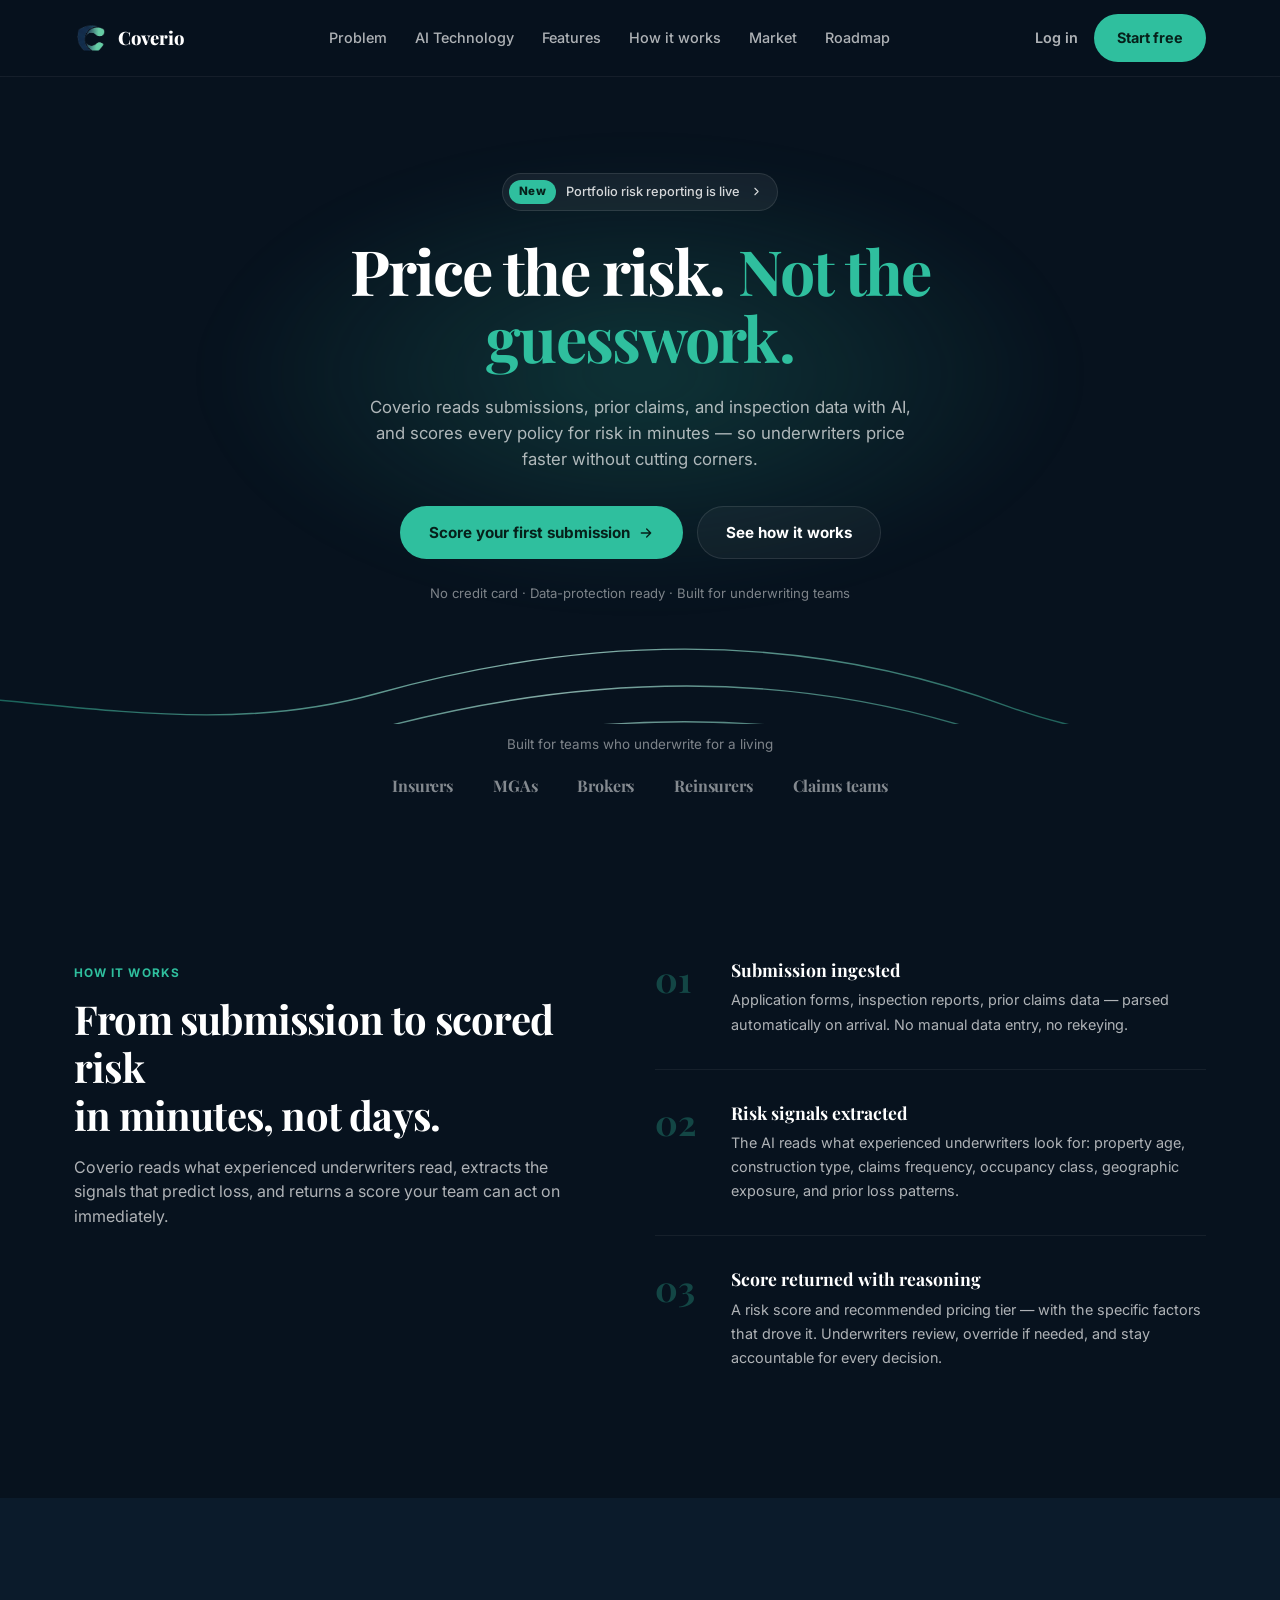
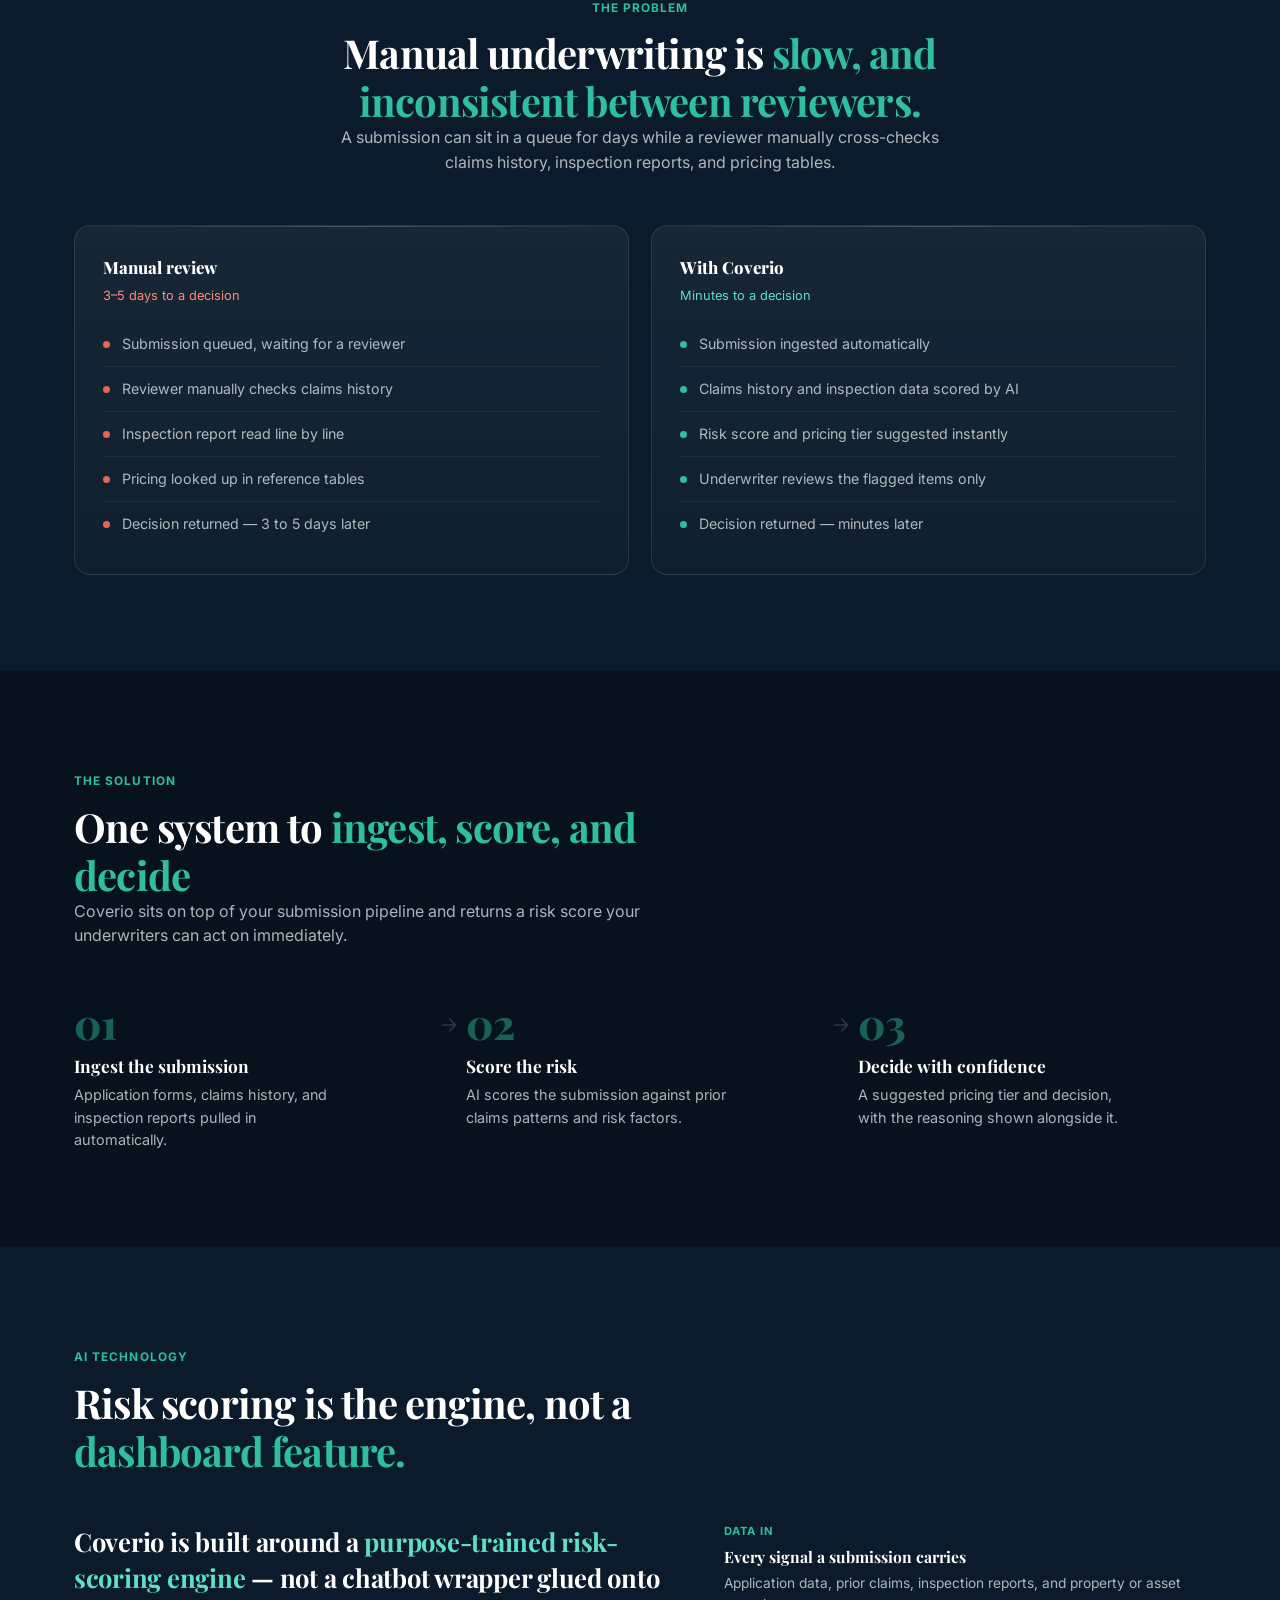
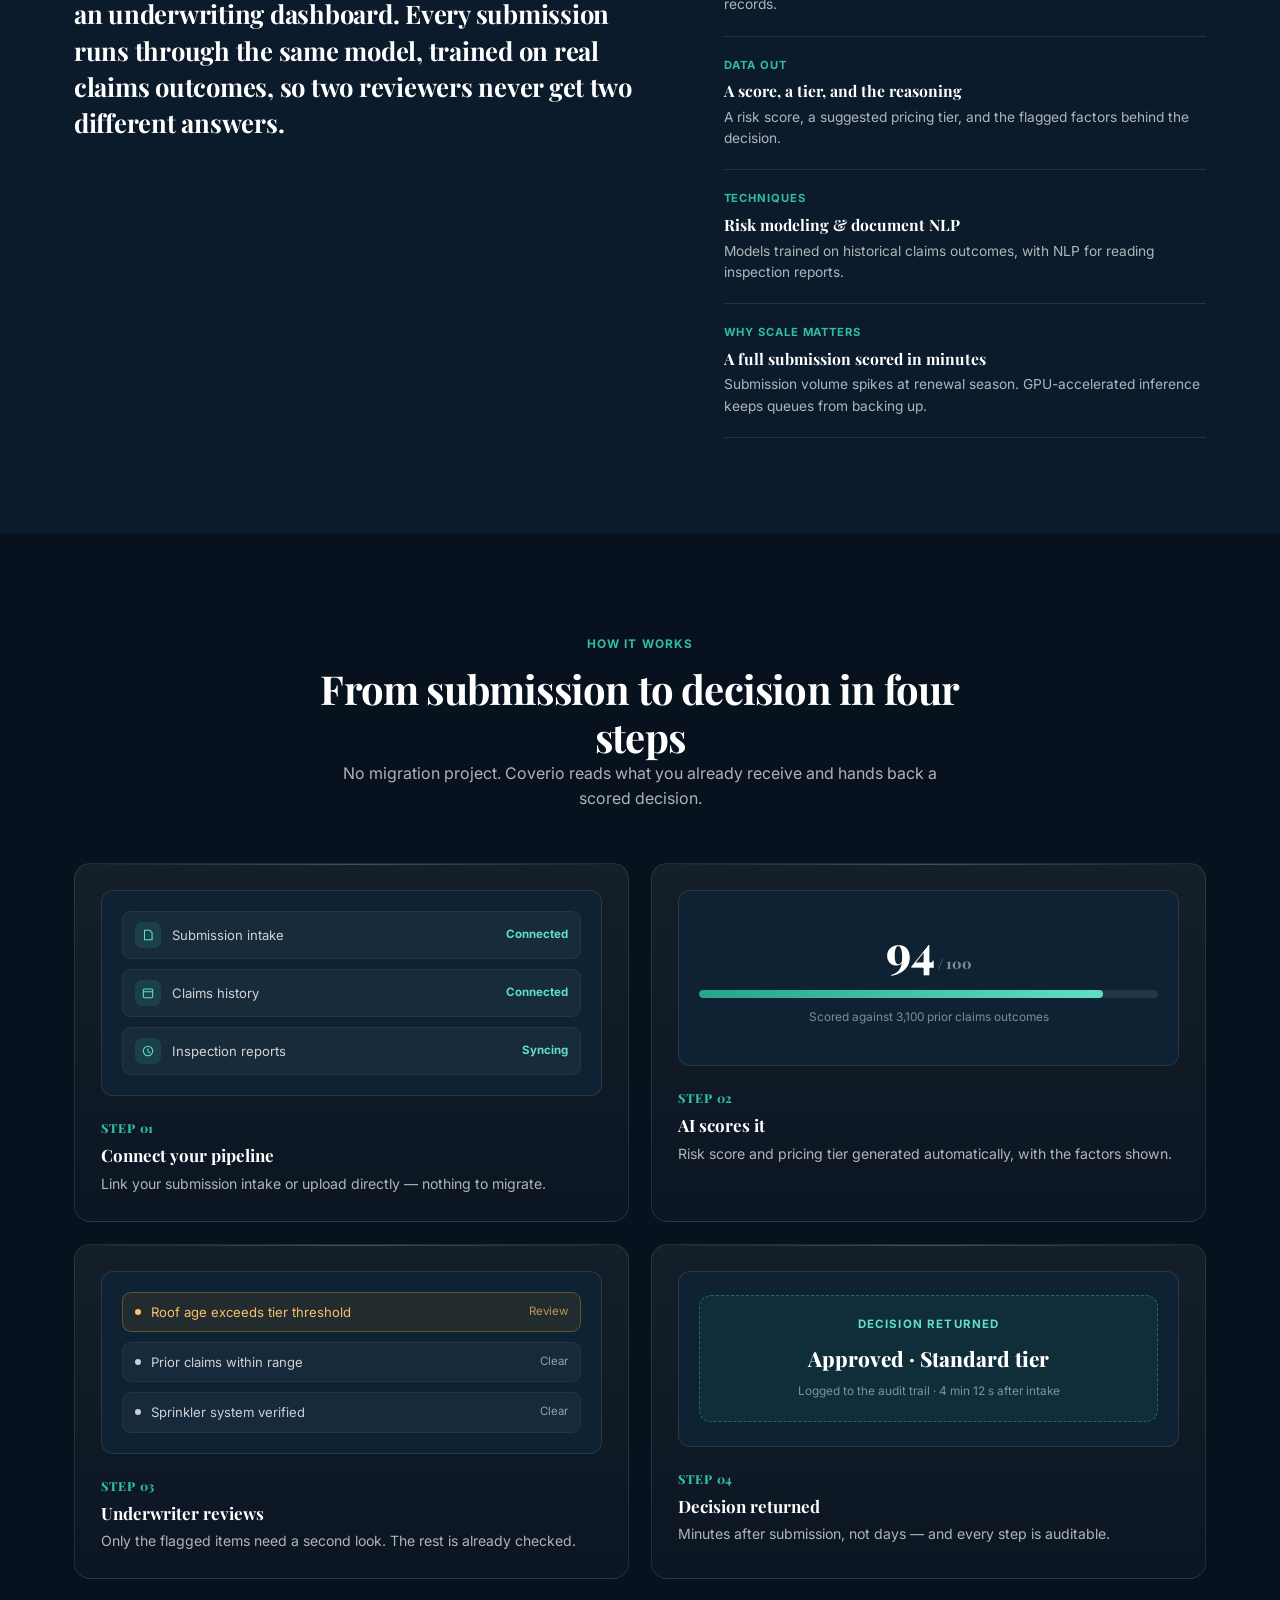
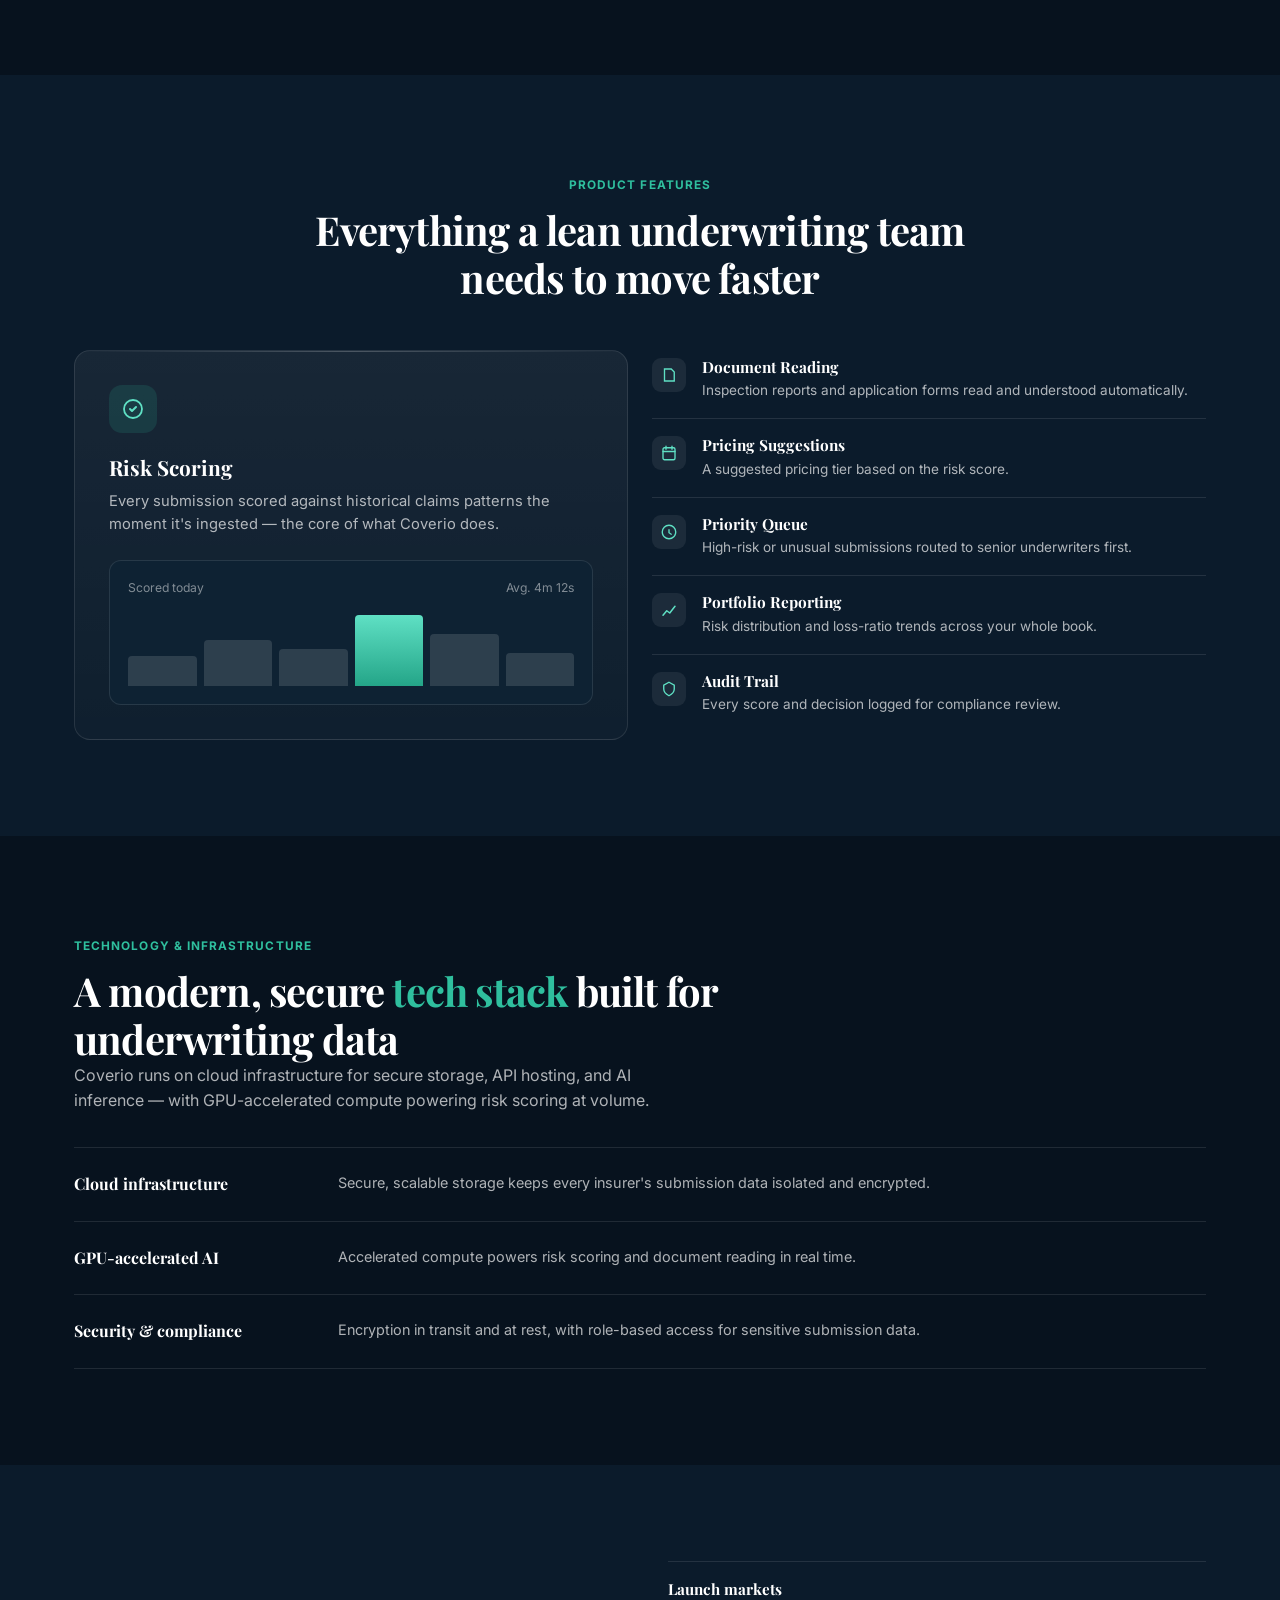
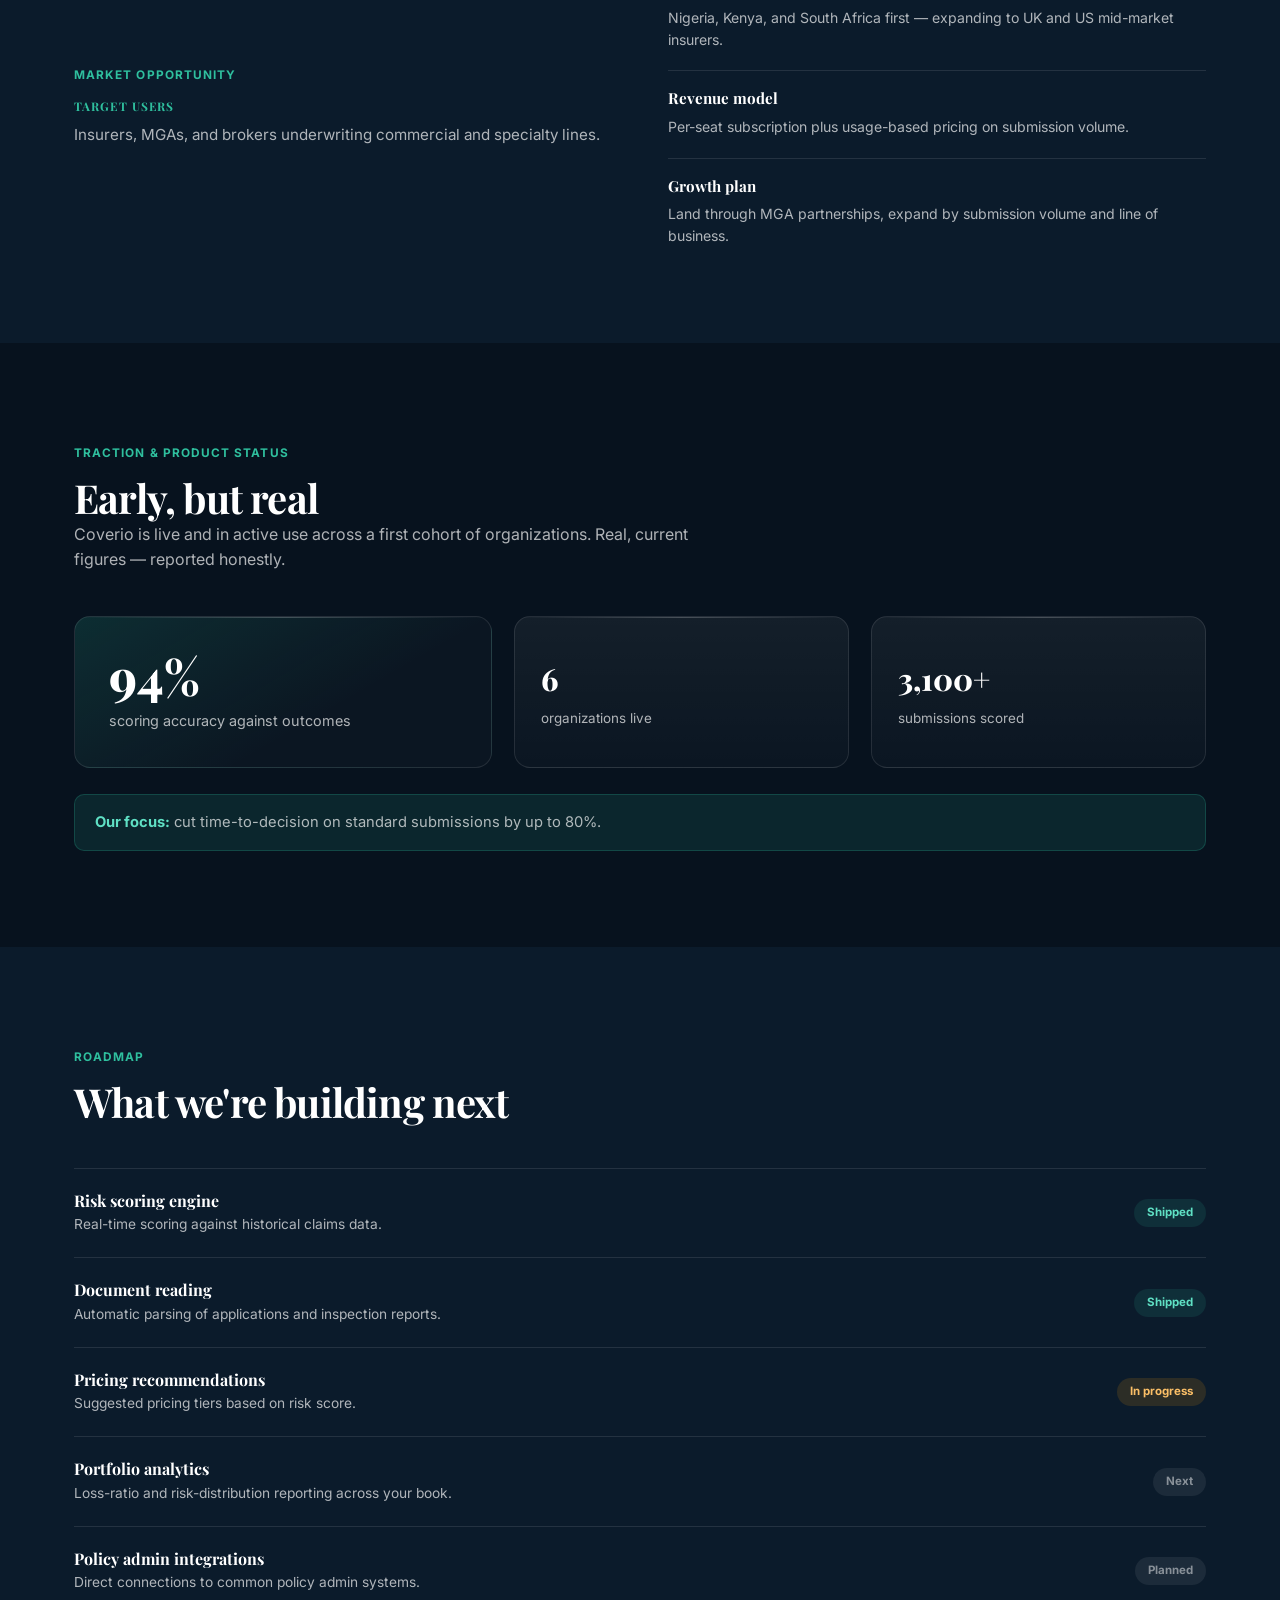
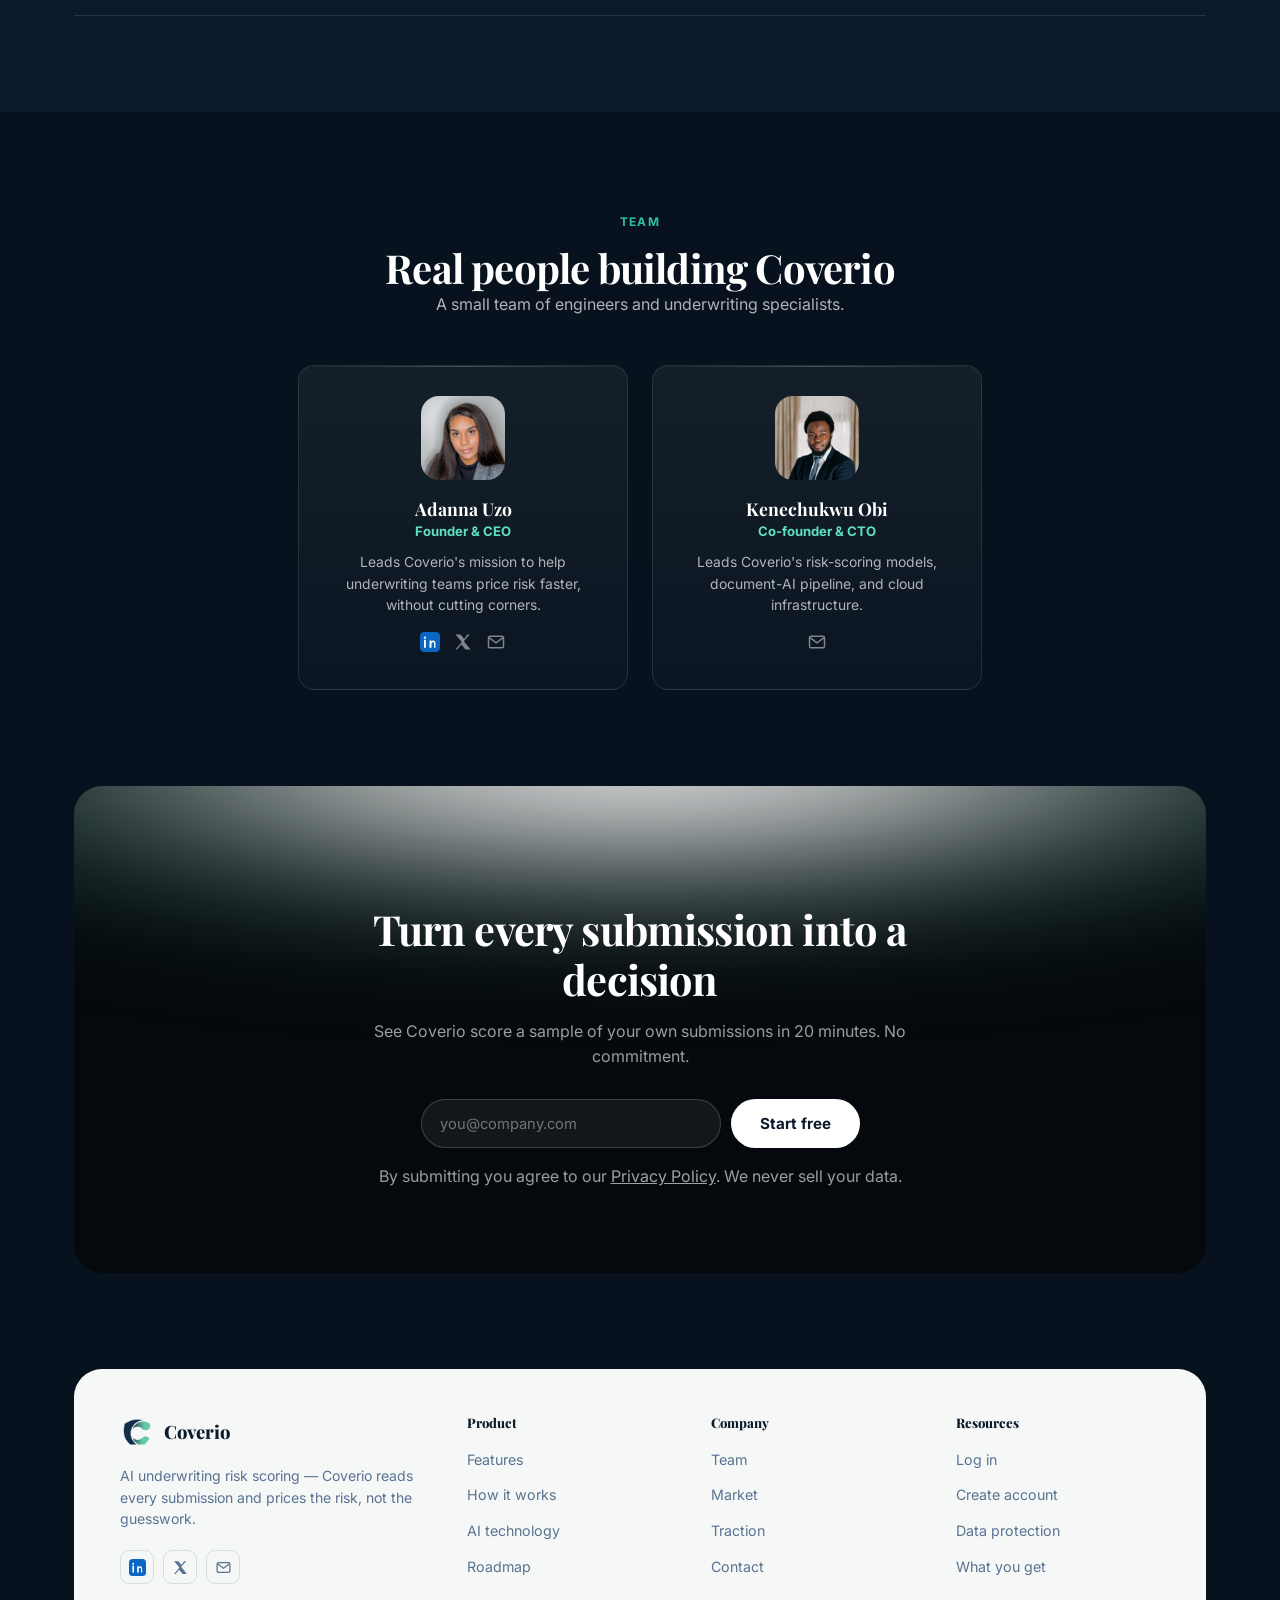
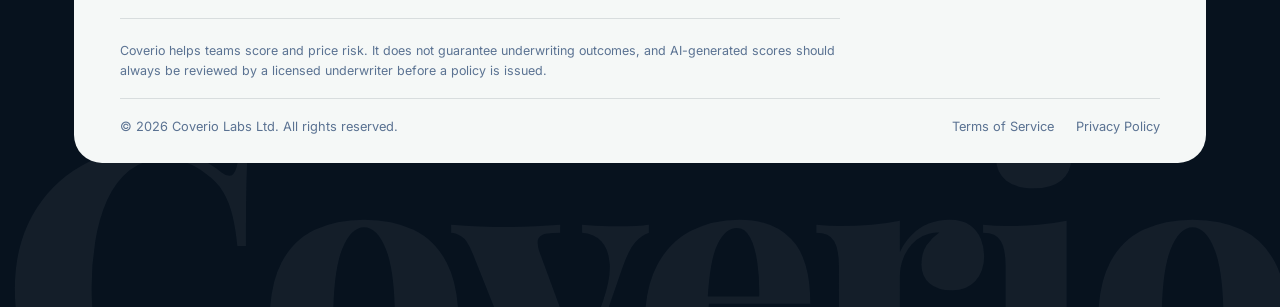
==== commit a425982e: "redesign: remove mockup cards, editorial process steps, Playfair Display - Replaced capabilities sec" ====
--- a/index.html
+++ b/index.html
@@ -7,7 +7,7 @@
 <meta name="description" content="Coverio uses AI to score insurance submissions for risk in minutes, not days — so underwriters price policies faster without cutting corners." />
 <link rel="preconnect" href="https://fonts.googleapis.com" />
 <link rel="preconnect" href="https://fonts.gstatic.com" crossorigin />
-<link href="https://fonts.googleapis.com/css2?family=Inter:wght@400;500;600;700&family=Manrope:wght@600;700;800&display=swap" rel="stylesheet" />
+<link href="https://fonts.googleapis.com/css2?family=Playfair+Display:ital,wght@0,700;0,800;1,700&family=Inter:wght@400;500;600;700&family=IBM+Plex+Mono:wght@400;500;600&display=swap" rel="stylesheet" />
 <link rel="stylesheet" href="assets/styles.css?v=11" />
 <link rel="icon" type="image/png" href="assets/logo-mark.png?v=1">
 </head>
@@ -103,60 +103,35 @@
 
 <section class="section" id="capabilities">
   <div class="container">
-    <div class="section-head section-head--center reveal">
-      <span class="eyebrow">What you get</span>
-      <h2 class="h2">Three things every submission runs through</h2>
-    </div>
-    <div class="cap-grid">
-      <article class="card cap-card reveal" data-d="1">
-        <h3>It scores the risk</h3>
-        <p>Every submission rated against historical claims outcomes the moment it lands.</p>
-        <div class="cap-card__mock">
-          <div class="mk">
-            <div class="mk__row"><span>Submission #4471</span><span>Commercial property</span></div>
-            <div class="mk__score"><span class="count" data-to="94">0</span><small> / 100</small></div>
-            <div class="mk__bar"><i></i></div>
-            <div class="mk__verdict">
-              <svg viewBox="0 0 24 24" fill="none"><path d="M9 12l2 2 4-4" stroke="currentColor" stroke-width="2.4" stroke-linecap="round" stroke-linejoin="round"/></svg>
-              Approved — standard tier
-            </div>
-          </div>
-        </div>
-      </article>
-
-      <article class="card cap-card reveal" data-d="2">
-        <h3>It reads the paperwork</h3>
-        <p>Inspection reports and application forms parsed into structured, checkable fields.</p>
-        <div class="cap-card__mock">
-          <div class="mk">
-            <div class="mk__row"><span>Inspection report</span><span>PDF · 14 pages</span></div>
-            <div class="mk__doc" style="margin-top:14px">
-              <div class="mk__docline"></div>
-              <div class="mk__docline mk__docline--m"></div>
-              <div class="mk__pull"><span>Roof age</span><b>18 years</b></div>
-              <div class="mk__docline mk__docline--s"></div>
-              <div class="mk__pull"><span>Sprinkler system</span><b>Present</b></div>
-              <div class="mk__docline mk__docline--m"></div>
-            </div>
-          </div>
-        </div>
-      </article>
-
-      <article class="card cap-card reveal" data-d="3">
-        <h3>It shows the whole book</h3>
-        <p>Risk spread and loss-ratio trend across your portfolio, not just one policy.</p>
-        <div class="cap-card__mock">
-          <div class="mk">
-            <div class="mk__row"><span>Risk distribution</span><span>Last 90 days</span></div>
-            <div class="mk__bars" style="margin-top:16px">
-              <i style="height:34%"></i><i style="height:52%"></i><i style="height:44%"></i>
-              <i style="height:76%"></i><i class="hi" style="height:100%"></i><i style="height:68%"></i>
-              <i style="height:48%"></i><i style="height:30%"></i>
-            </div>
-            <div class="mk__legend"><span>High risk</span><b>Concentration: standard tier</b></div>
-          </div>
-        </div>
-      </article>
+    <div class="score-editorial">
+      <div class="score-editorial__head reveal">
+        <span class="eyebrow">how it works</span>
+        <h2 class="h2">From submission to scored risk<br>in minutes, not days.</h2>
+        <p class="lead">Coverio reads what experienced underwriters read, extracts the signals that predict loss, and returns a score your team can act on immediately.</p>
+      </div>
+      <div class="score-steps">
+        <div class="score-step reveal" data-d="1">
+          <span class="score-step__n">01</span>
+          <div class="score-step__body">
+            <h3>Submission ingested</h3>
+            <p>Application forms, inspection reports, prior claims data — parsed automatically on arrival. No manual data entry, no rekeying.</p>
+          </div>
+        </div>
+        <div class="score-step reveal" data-d="2">
+          <span class="score-step__n">02</span>
+          <div class="score-step__body">
+            <h3>Risk signals extracted</h3>
+            <p>The AI reads what experienced underwriters look for: property age, construction type, claims frequency, occupancy class, geographic exposure, and prior loss patterns.</p>
+          </div>
+        </div>
+        <div class="score-step reveal" data-d="3">
+          <span class="score-step__n">03</span>
+          <div class="score-step__body">
+            <h3>Score returned with reasoning</h3>
+            <p>A risk score and recommended pricing tier — with the specific factors that drove it. Underwriters review, override if needed, and stay accountable for every decision.</p>
+          </div>
+        </div>
+      </div>
     </div>
   </div>
 </section>
--- a/assets/styles.css
+++ b/assets/styles.css
@@ -1,4 +1,4 @@
-/* Coverio — AI underwriting risk scoring. Dark studio theme. */
+﻿/* Coverio â€” AI underwriting risk scoring. Dark studio theme. */
 :root {
   --ink-950: #07121E;
   --ink-900: #0B1B2B;
@@ -20,7 +20,7 @@
   --radius-sm: 10px;
   --radius-lg: 28px;
   --shadow: 0 30px 70px -32px rgba(0,0,0,.7);
-  --font-head: "Manrope", sans-serif;
+  --font-head: "Playfair Display", Georgia, serif;
   --font-body: "Inter", sans-serif;
   --maxw: 1180px;
   --gutter: 24px;
@@ -181,7 +181,7 @@
 .hiw-card p { margin-top: 7px; color: var(--txt); font-size: .88rem; }
 /* art: source rows */
 .art-src { display: flex; align-items: center; gap: 11px; background: rgba(255,255,255,.045); border: 1px solid var(--line-soft); border-radius: 9px; padding: 10px 12px; font-size: .82rem; color: rgba(255,255,255,.8); }
-/* only the trailing status label pushes right — not the leading icon, which is also a span */
+/* only the trailing status label pushes right â€” not the leading icon, which is also a span */
 .art-src > span:last-child { margin-left: auto; font-size: .72rem; color: var(--mint-400); font-weight: 700; }
 .art-ico { width: 26px; height: 26px; border-radius: 7px; background: rgba(47,191,158,.14); color: var(--mint-400); display: grid; place-items: center; flex: none; }
 .art-ico svg { width: 14px; height: 14px; }
@@ -455,7 +455,7 @@
 }
 @media (max-width: 640px) {
   .section { padding-block: 62px; }
-  /* the hero copy stacks much taller on narrow screens — drop the contour
+  /* the hero copy stacks much taller on narrow screens â€” drop the contour
      lines further down so they never run through the fine-print line */
   .hero__topo svg { top: 74%; }
   .infra-row2 { grid-template-columns: 1fr; gap: 8px; }
@@ -467,3 +467,20 @@
   .member-card { width: 100%; }
   .footer__bottom { flex-direction: column; align-items: flex-start; }
 }
+
+
+/* ---- Score editorial section (replaces cap-cards) ---- */
+.score-editorial { display: grid; grid-template-columns: 1fr 1.1fr; gap: 80px; align-items: start; }
+.score-editorial__head h2 { margin-bottom: 16px; }
+.score-editorial__head .lead { margin-bottom: 0; }
+.score-steps { display: flex; flex-direction: column; }
+.score-step { display: grid; grid-template-columns: 52px 1fr; gap: 24px; padding-block: 32px; border-bottom: 1px solid var(--line-soft); align-items: start; }
+.score-step:first-child { padding-top: 0; }
+.score-step:last-child { border-bottom: none; }
+.score-step__n { font-family: var(--font-head); font-size: 2.2rem; font-weight: 700; color: var(--mint-500); line-height: 1; opacity: .3; padding-top: 2px; }
+.score-step__body h3 { font-family: var(--font-head); font-size: 1.1rem; font-weight: 700; margin-bottom: 8px; color: #fff; }
+.score-step__body p { font-size: .9rem; line-height: 1.68; }
+
+@media (max-width: 768px) {
+  .score-editorial { grid-template-columns: 1fr; gap: 40px; }
+}
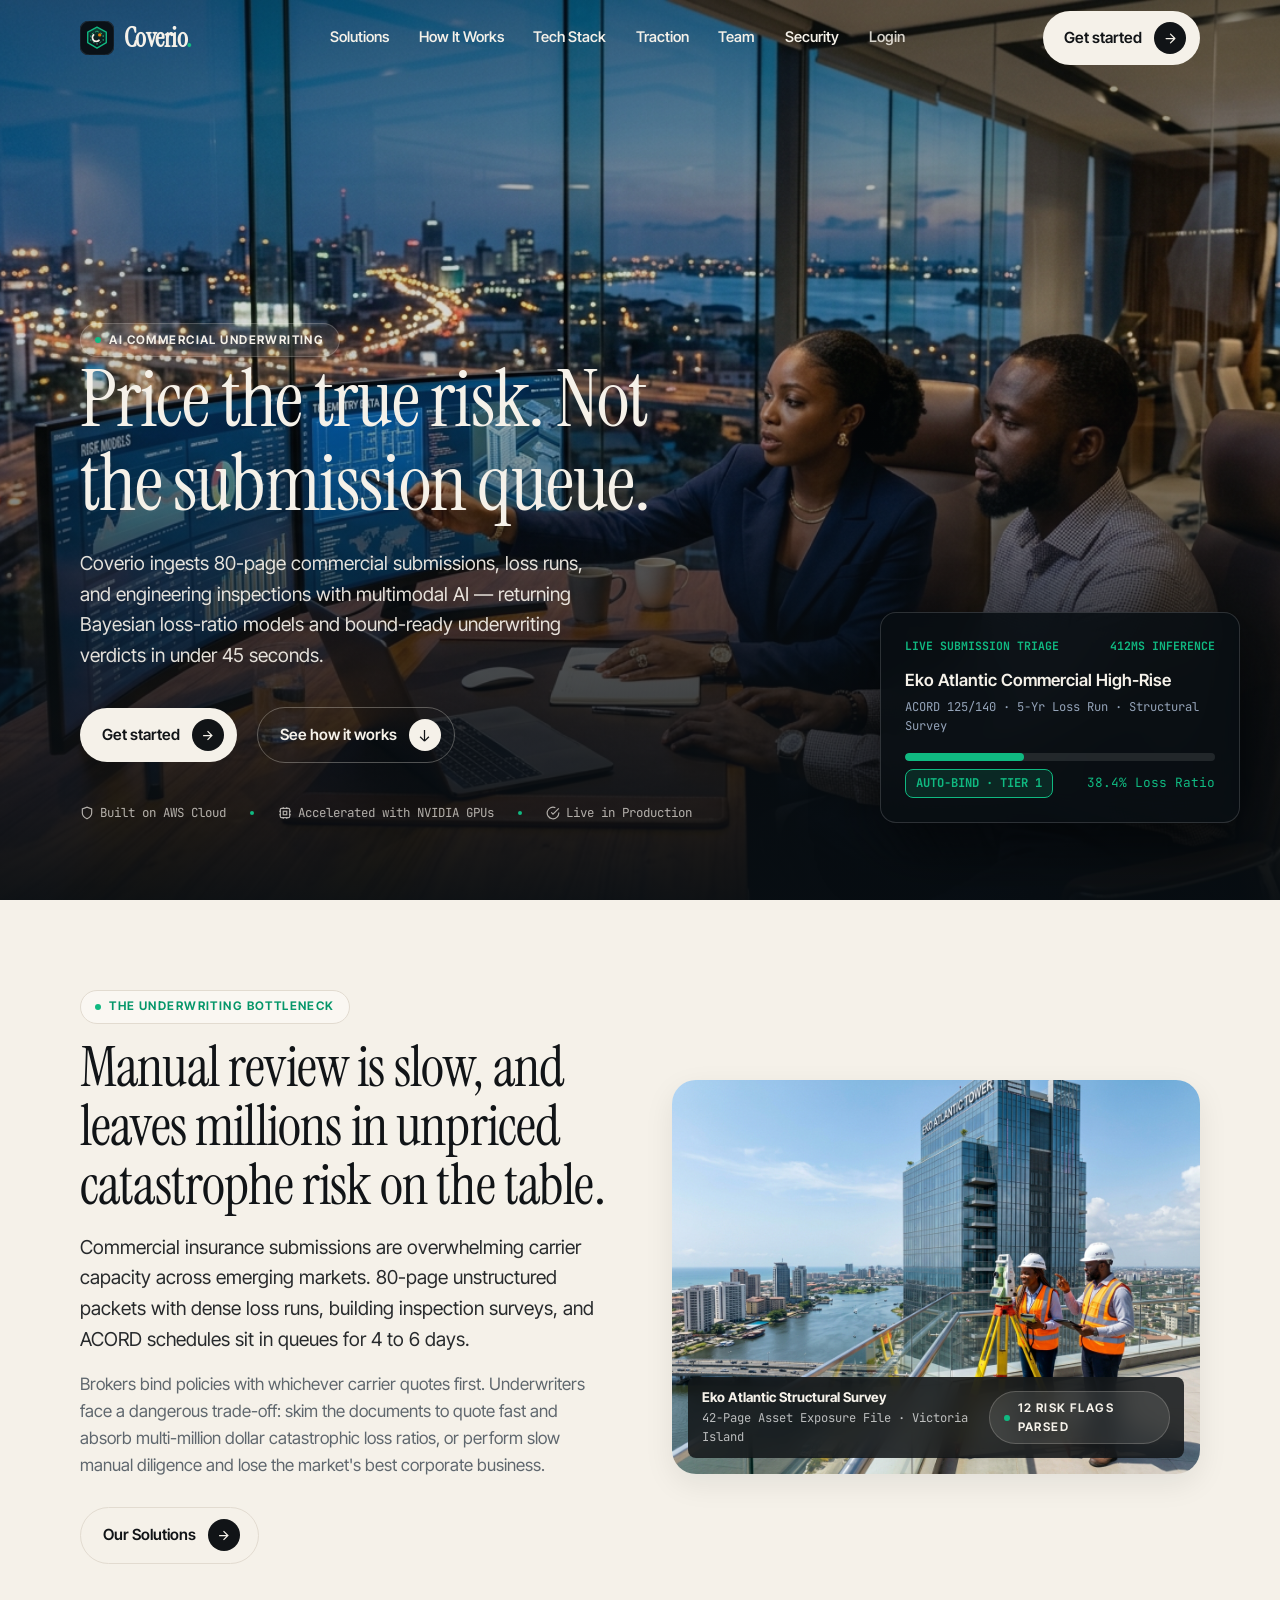
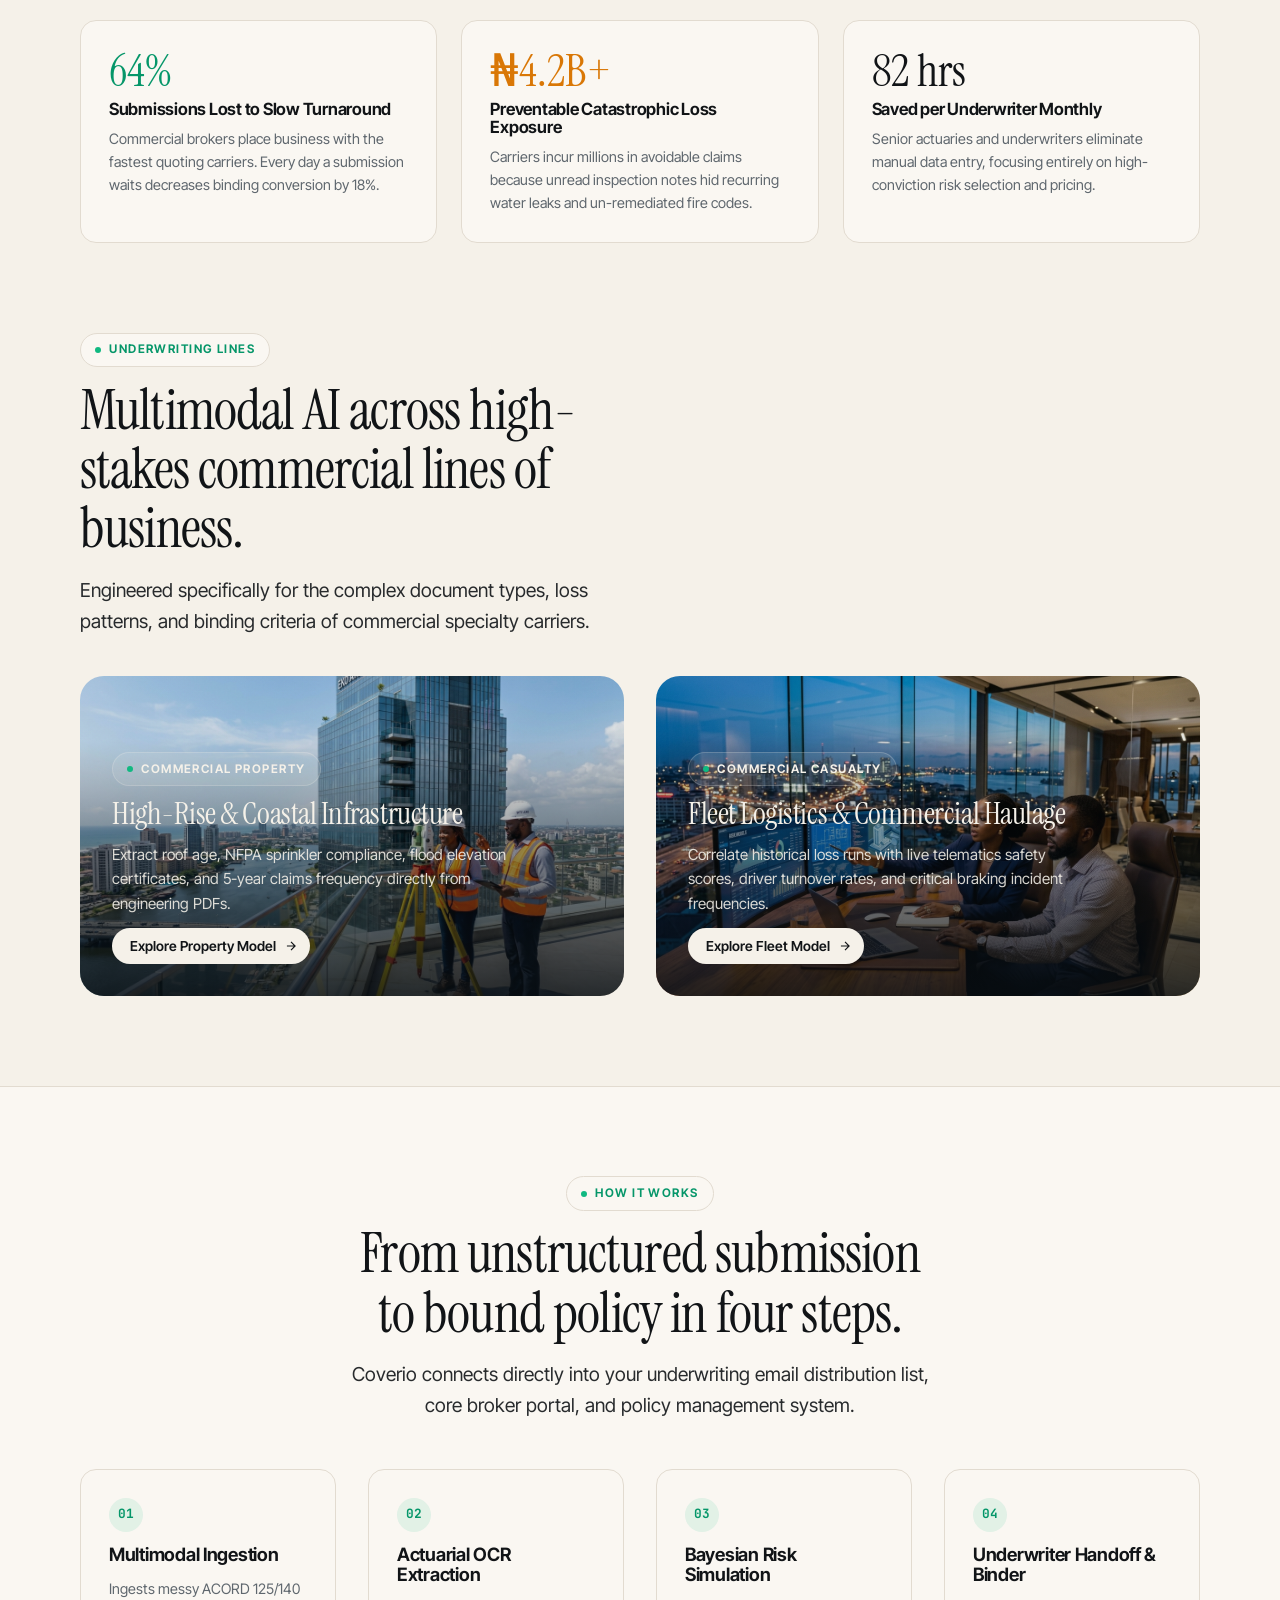
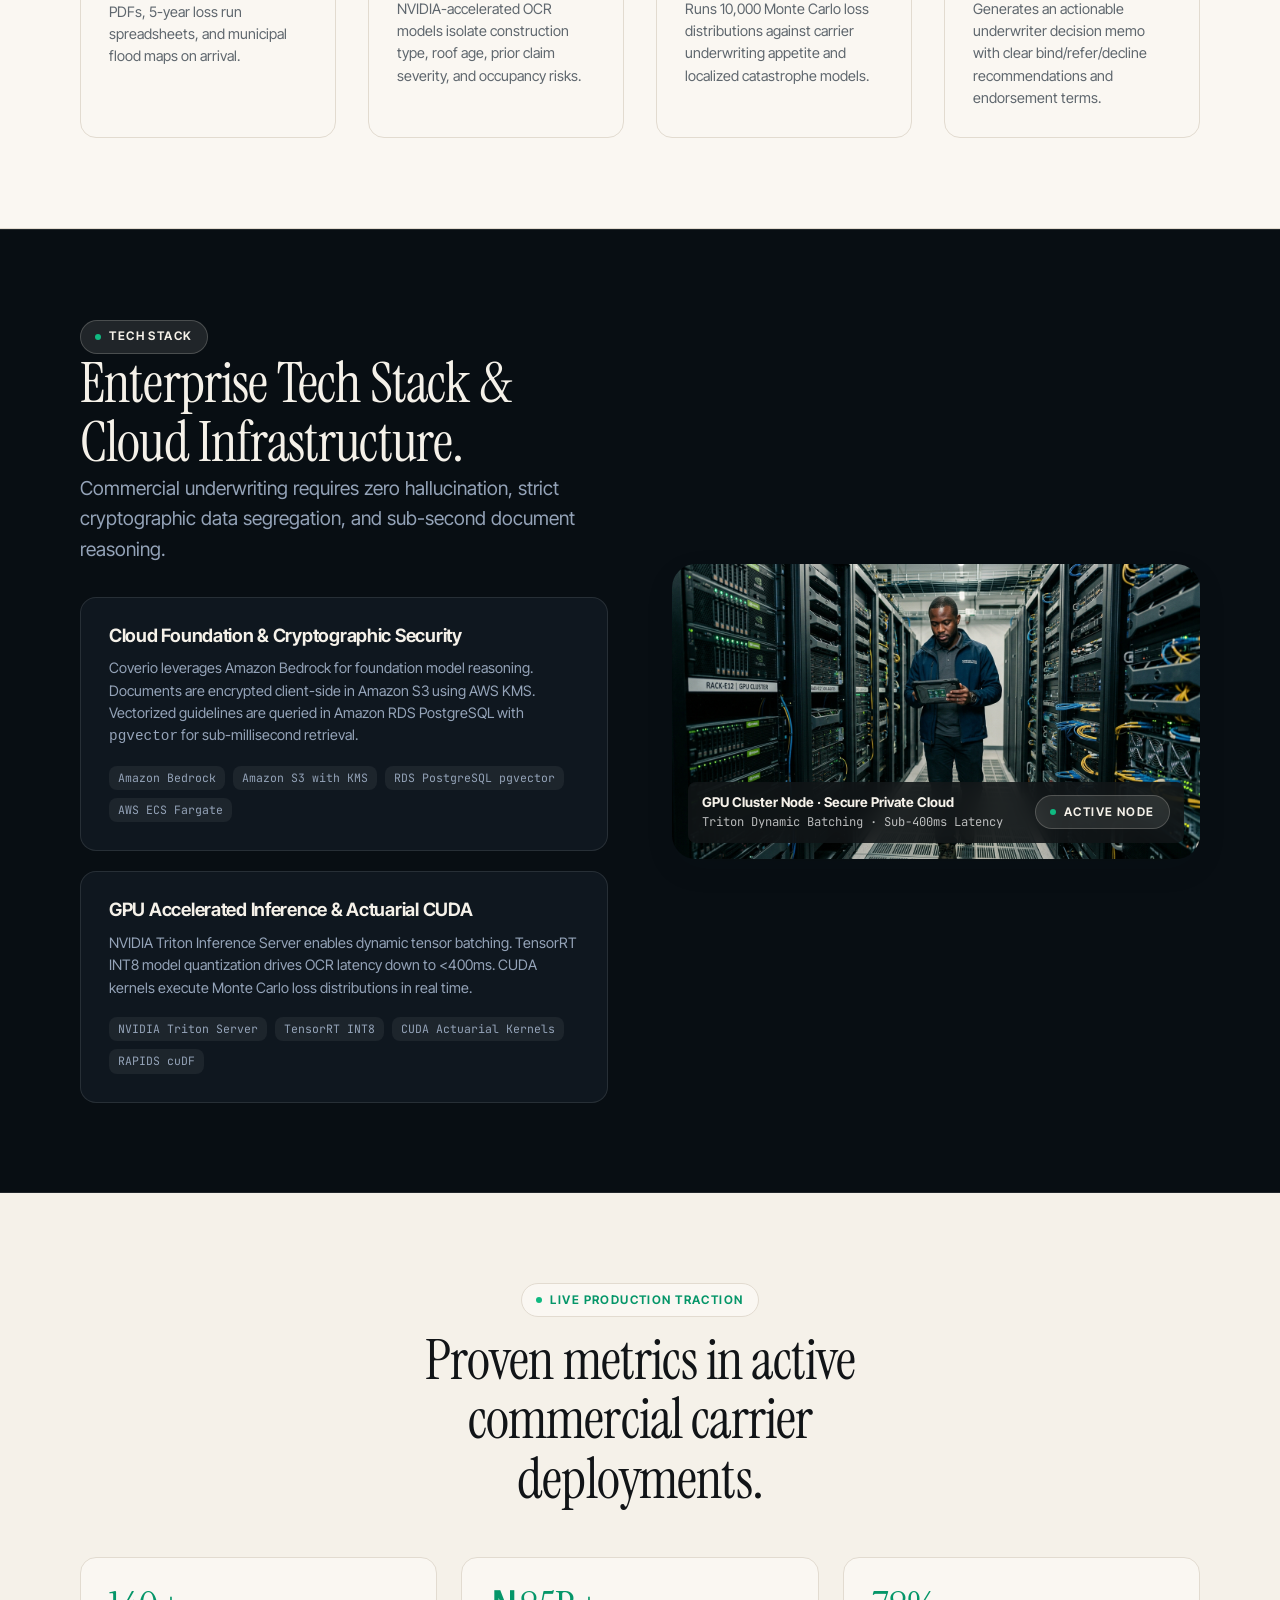
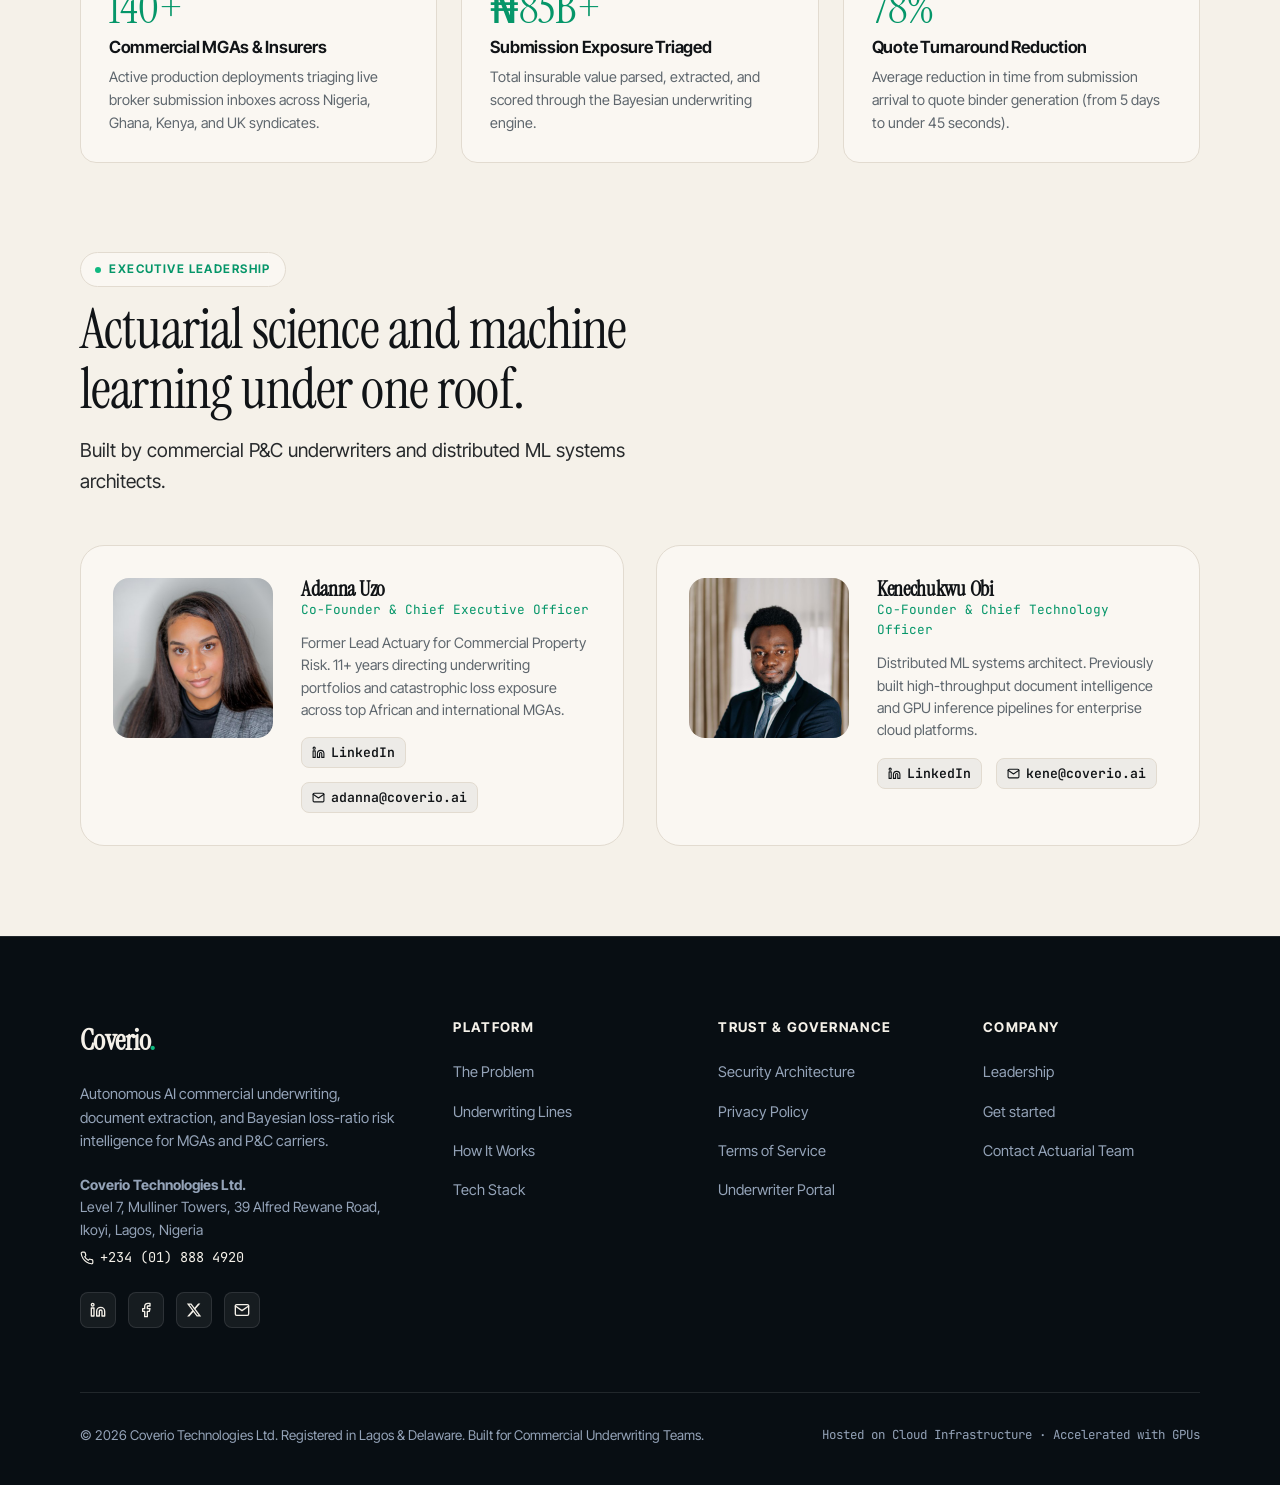
==== commit 43fe64a7: "Complete revamp of Coverio to Verdyn standard with localized Nigerian context, bespoke branding, liv" ====
--- a/index.html
+++ b/index.html
@@ -1,502 +1,543 @@
-<!doctype html>
+<!DOCTYPE html>
 <html lang="en">
 <head>
-<meta charset="utf-8" />
-<meta name="viewport" content="width=device-width, initial-scale=1" />
-<title>Coverio — AI Underwriting Risk Scoring</title>
-<meta name="description" content="Coverio uses AI to score insurance submissions for risk in minutes, not days — so underwriters price policies faster without cutting corners." />
-<link rel="preconnect" href="https://fonts.googleapis.com" />
-<link rel="preconnect" href="https://fonts.gstatic.com" crossorigin />
-<link href="https://fonts.googleapis.com/css2?family=Playfair+Display:ital,wght@0,700;0,800;1,700&family=Inter:wght@400;500;600;700&family=IBM+Plex+Mono:wght@400;500;600&display=swap" rel="stylesheet" />
-<link rel="stylesheet" href="assets/styles.css?v=11" />
-<link rel="icon" type="image/png" href="assets/logo-mark.png?v=1">
+  <meta charset="UTF-8" />
+  <meta name="viewport" content="width=device-width, initial-scale=1.0" />
+  <title>Coverio — AI Commercial Underwriting & Loss Due Diligence Engine</title>
+  <meta name="description" content="Coverio gives commercial insurers, MGAs, and brokerages automated submission triage — extracting risk signals from 80-page packets and modeling Bayesian loss ratios in under 45 seconds." />
+  <meta name="theme-color" content="#080E13" />
+  <link rel="canonical" href="https://coverio.ai/" />
+
+  <!-- Open Graph / Twitter -->
+  <meta property="og:type" content="website" />
+  <meta property="og:site_name" content="Coverio" />
+  <meta property="og:title" content="Coverio — AI Commercial Underwriting & Loss Due Diligence Engine" />
+  <meta property="og:description" content="Triage commercial property, casualty, and infrastructure submissions with multimodal AI. Enterprise Tech Stack built on AWS and accelerated with NVIDIA." />
+  <meta property="og:image" content="assets/img/hero-underwriting.jpg" />
+
+  <!-- Fonts: Instrument Serif (Editorial Display), Inter Tight (SaaS UI), JetBrains Mono (Telemetry) -->
+  <link rel="preconnect" href="https://fonts.googleapis.com" />
+  <link rel="preconnect" href="https://fonts.gstatic.com" crossorigin />
+  <link href="https://fonts.googleapis.com/css2?family=Instrument+Serif:ital@0;1&family=Inter+Tight:wght@400;500;600;700&family=JetBrains+Mono:wght@400;500;600;700&display=swap" rel="stylesheet" />
+
+  <link rel="stylesheet" href="assets/styles.css" />
+
+  <!-- Structured Data: Organization -->
+  <script type="application/ld+json">
+  {
+    "@context": "https://schema.org",
+    "@type": "Organization",
+    "name": "Coverio Technologies Inc.",
+    "url": "https://coverio.ai/",
+    "logo": "https://coverio.ai/assets/logo-mark.svg",
+    "description": "AI-powered commercial insurance underwriting, document extraction, and Bayesian loss-ratio modeling.",
+    "email": "underwriting@coverio.ai"
+  }
+  </script>
 </head>
 <body>
-
-<header class="nav" id="nav">
-  <div class="container nav__inner">
-    <a href="index.html" class="brand">
-      <span class="brand__mark"><img src="assets/logo-mark.png?v=1" alt="Coverio logo"></span>
-      Coverio
-    </a>
-    <nav class="nav__links" id="navLinks">
-      <a href="#problem">Problem</a>
-      <a href="#ai">AI Technology</a>
-      <a href="#features">Features</a>
-      <a href="#how">How it works</a>
-      <a href="#market">Market</a>
-      <a href="#roadmap">Roadmap</a>
-      <a href="login.html" class="btn btn--line nav__m-only nav__m-login">Log in</a>
-      <a href="#demo" class="btn btn--mint nav__m-only nav__m-demo">Start free</a>
-    </nav>
-    <div class="nav__cta">
-      <a href="login.html" class="nav__login">Log in</a>
-      <a href="#demo" class="btn btn--mint">Start free</a>
-      <button class="nav__toggle" id="navToggle" aria-label="Toggle menu">
-        <svg viewBox="0 0 24 24" width="22" height="22" fill="none"><path d="M4 7h16M4 12h16M4 17h16" stroke="currentColor" stroke-width="2" stroke-linecap="round"/></svg>
+  <a class="skip-link" href="#main">Skip to content</a>
+
+  <!-- ============================ HEADER ============================ -->
+  <header class="site-header over-hero" id="siteHeader">
+    <div class="container">
+      <a href="index.html" class="brand" aria-label="Coverio Home">
+        <svg class="brand-mark" viewBox="0 0 44 44" width="36" height="36" fill="none" xmlns="http://www.w3.org/2000/svg">
+          <rect width="44" height="44" rx="12" fill="#0A1117" stroke="#1C2833" stroke-width="1.5"/>
+          <path d="M22 8L34 14.5V28L22 35L10 28V14.5L22 8Z" fill="url(#coverioGrad)" stroke="#10B981" stroke-width="1.8" stroke-linejoin="round"/>
+          <path d="M22 13L30 17.5V25.5L22 30L14 25.5V17.5L22 13Z" stroke="#34D399" stroke-width="1.2" stroke-dasharray="2.5 2.5" stroke-opacity="0.8"/>
+          <path d="M17.5 18C15.8 19.8 15.8 23.2 17.5 25C19.2 26.8 22.8 26.8 24.5 25" stroke="#F5F1E9" stroke-width="2.4" stroke-linecap="round"/>
+          <circle cx="25.5" cy="18" r="2.2" fill="#D97706"/>
+          <defs>
+            <linearGradient id="coverioGrad" x1="22" y1="8" x2="22" y2="35" gradientUnits="userSpaceOnUse">
+              <stop stop-color="#10B981" stop-opacity="0.32"/>
+              <stop offset="1" stop-color="#0A1117" stop-opacity="0.08"/>
+            </linearGradient>
+          </defs>
+        </svg>
+        <span class="brand-text">Coverio<span>.</span></span>
+      </a>
+
+      <nav class="nav-links" aria-label="Primary Navigation">
+        <a href="#solutions">Solutions</a>
+        <a href="#workflow">How It Works</a>
+        <a href="#technology">Tech Stack</a>
+        <a href="#traction">Traction</a>
+        <a href="#team">Team</a>
+        <a href="security.html">Security</a>
+        <a href="login.html" style="opacity: 0.85;">Login</a>
+      </nav>
+
+      <button type="button" class="btn header-cta" data-open-modal>
+        Get started
+        <span class="btn-arrow">
+          <svg viewBox="0 0 24 24" fill="none" stroke="currentColor" stroke-width="2" stroke-linecap="round" stroke-linejoin="round"><path d="M5 12h14M12 5l7 7-7 7"/></svg>
+        </span>
+      </button>
+
+      <button class="nav-toggle" id="navToggle" type="button" aria-label="Toggle navigation menu">
+        <svg viewBox="0 0 24 24" fill="none" stroke="currentColor" stroke-width="2" stroke-linecap="round" stroke-linejoin="round"><line x1="3" y1="12" x2="21" y2="12"></line><line x1="3" y1="6" x2="21" y2="6"></line><line x1="3" y1="18" x2="21" y2="18"></line></svg>
       </button>
     </div>
+  </header>
+
+  <!-- Fullscreen Mobile Menu (Verdyn Style) -->
+  <div class="mobile-menu" id="mobileMenu" data-open="false">
+    <a href="#solutions">Solutions</a>
+    <a href="#workflow">How It Works</a>
+    <a href="#technology">Tech Stack</a>
+    <a href="#traction">Traction</a>
+    <a href="#team">Team</a>
+    <a href="security.html">Security Architecture</a>
+    <a href="login.html">Underwriter Login</a>
+    <button type="button" class="btn btn--primary" style="margin-top: 2rem;" data-open-modal>
+      Get started
+      <span class="btn-arrow"><svg viewBox="0 0 24 24" fill="none" stroke="currentColor" stroke-width="2"><path d="M5 12h14M12 5l7 7-7 7"/></svg></span>
+    </button>
   </div>
-</header>
-<div class="nav__scrim" id="navScrim"></div>
-
-<section class="hero">
-  <div class="hero__halo" aria-hidden="true"></div>
-  <div class="hero__topo" aria-hidden="true">
-    <svg viewBox="0 0 1440 620" preserveAspectRatio="xMidYMid slice">
-      <defs>
-        <linearGradient id="topoStroke" x1="0" y1="0" x2="1" y2="0">
-          <stop offset="0%" stop-color="#2FBF9E" stop-opacity="0"/>
-          <stop offset="18%" stop-color="#2FBF9E" stop-opacity=".55"/>
-          <stop offset="46%" stop-color="#BFF3E6" stop-opacity=".85"/>
-          <stop offset="74%" stop-color="#2FBF9E" stop-opacity=".5"/>
-          <stop offset="100%" stop-color="#2FBF9E" stop-opacity="0"/>
-        </linearGradient>
-      </defs>
-      <g class="topo-g">
-        <path class="topo-line" opacity=".85" d="M-40,180 C180,128 340,214 520,164 S860,122 1000,174 S1340,196 1480,170"/>
-        <path class="topo-line" opacity=".80" d="M-40,206 C180,156 340,239 520,191 S860,150 1000,200 S1340,221 1480,196"/>
-        <path class="topo-line" opacity=".76" d="M-40,232 C180,184 340,264 520,217 S860,178 1000,226 S1340,247 1480,223"/>
-        <path class="topo-line" opacity=".72" d="M-40,258 C180,212 340,288 520,244 S860,206 1000,253 S1340,272 1480,249"/>
-        <path class="topo-line" opacity=".68" d="M-40,284 C180,240 340,313 520,270 S860,235 1000,279 S1340,298 1480,275"/>
-        <path class="topo-line" opacity=".64" d="M-40,310 C180,267 340,338 520,297 S860,262 1000,305 S1340,323 1480,302"/>
-        <path class="topo-line" opacity=".60" d="M-40,336 C180,295 340,363 520,324 S860,291 1000,331 S1340,348 1480,328"/>
-        <path class="topo-line" opacity=".56" d="M-40,362 C180,324 340,387 520,350 S860,319 1000,358 S1340,374 1480,355"/>
-        <path class="topo-line" opacity=".52" d="M-40,388 C180,352 340,412 520,377 S860,347 1000,384 S1340,399 1480,381"/>
-        <path class="topo-line" opacity=".48" d="M-40,414 C180,379 340,437 520,403 S860,375 1000,410 S1340,425 1480,407"/>
-        <path class="topo-line" opacity=".44" d="M-40,440 C180,407 340,461 520,430 S860,403 1000,436 S1340,450 1480,434"/>
-        <path class="topo-line" opacity=".40" d="M-40,466 C180,435 340,486 520,457 S860,432 1000,462 S1340,475 1480,460"/>
-        <path class="topo-line" opacity=".35" d="M-40,492 C180,463 340,511 520,483 S860,460 1000,489 S1340,501 1480,486"/>
-        <path class="topo-line" opacity=".30" d="M-40,518 C180,491 340,536 520,510 S860,488 1000,515 S1340,526 1480,513"/>
-        <path class="topo-line" opacity=".25" d="M-40,544 C180,519 340,560 520,536 S860,516 1000,541 S1340,552 1480,539"/>
-        <path class="topo-line" opacity=".20" d="M-40,570 C180,547 340,585 520,563 S860,544 1000,567 S1340,577 1480,565"/>
-      </g>
-    </svg>
-  </div>
-
-  <div class="container hero__inner">
-    <a href="#features" class="hero__badge reveal"><b>New</b> Portfolio risk reporting is live
-      <svg viewBox="0 0 24 24" width="13" height="13" fill="none"><path d="M9 6l6 6-6 6" stroke="currentColor" stroke-width="2" stroke-linecap="round" stroke-linejoin="round"/></svg>
-    </a>
-    <h1 class="reveal" data-d="1">Price the risk. <span class="text-accent">Not the guesswork.</span></h1>
-    <p class="hero__sub reveal" data-d="2">Coverio reads submissions, prior claims, and inspection data with AI, and scores every policy for risk in minutes — so underwriters price faster without cutting corners.</p>
-    <div class="hero__actions reveal" data-d="3">
-      <a href="#demo" class="btn btn--mint btn--lg">Score your first submission
-        <svg viewBox="0 0 24 24" fill="none"><path d="M5 12h14M13 6l6 6-6 6" stroke="currentColor" stroke-width="2" stroke-linecap="round" stroke-linejoin="round"/></svg>
-      </a>
-      <a href="#how" class="btn btn--line btn--lg">See how it works</a>
+
+  <main id="main">
+
+    <!-- ============================ 1. HERO (Cinematic Full Bleed) ============================ -->
+    <section class="hero">
+      <div class="hero__media">
+        <img src="assets/img/hero-underwriting.jpg" width="1920" height="1080" alt="Nigerian commercial property underwriters analyzing risk data on wide screen in Lagos office" />
+      </div>
+
+      <div class="hero__inner">
+        <div class="container">
+          <span class="chip chip--on-dark">AI Commercial Underwriting</span>
+          <h1>Price the true risk. Not the submission queue.</h1>
+          <p class="lead">Coverio ingests 80-page commercial submissions, loss runs, and engineering inspections with multimodal AI — returning Bayesian loss-ratio models and bound-ready underwriting verdicts in under 45 seconds.</p>
+
+          <div class="hero__cta">
+            <button type="button" class="btn btn--on-dark" data-open-modal>
+              Get started
+              <span class="btn-arrow">
+                <svg viewBox="0 0 24 24" fill="none" stroke="currentColor" stroke-width="2"><path d="M5 12h14M12 5l7 7-7 7"/></svg>
+              </span>
+            </button>
+            <a href="#workflow" class="btn btn--ghost-dark">
+              See how it works
+              <span class="btn-arrow">
+                <svg viewBox="0 0 24 24" fill="none" stroke="currentColor" stroke-width="2"><path d="M19 14l-7 7m0 0l-7-7m7 7V3"/></svg>
+              </span>
+            </a>
+          </div>
+
+          <div class="hero__trust-strip">
+            <span><svg width="14" height="14" viewBox="0 0 24 24" fill="none" stroke="currentColor" stroke-width="2"><path d="M12 22s8-4 8-10V5l-8-3-8 3v7c0 6 8 10 8 10z"/></svg> Built on AWS Cloud</span>
+            <span class="dot"></span>
+            <span><svg width="14" height="14" viewBox="0 0 24 24" fill="none" stroke="currentColor" stroke-width="2"><rect x="4" y="4" width="16" height="16" rx="2"/><rect x="9" y="9" width="6" height="6"/><path d="M15 2v2M15 20v2M2 15h2M2 9h2M20 15h2M20 9h2M9 2v2M9 20v2"/></svg> Accelerated with NVIDIA GPUs</span>
+            <span class="dot"></span>
+            <span><svg width="14" height="14" viewBox="0 0 24 24" fill="none" stroke="currentColor" stroke-width="2"><path d="M22 11.08V12a10 10 0 1 1-5.93-9.14"/><polyline points="22 4 12 14.01 9 11.01"/></svg> Live in Production</span>
+          </div>
+        </div>
+      </div>
+
+      <!-- Inset Floating Underwriting Widget -->
+      <div class="hero__floating-widget">
+        <div class="widget-tag">
+          <span>LIVE SUBMISSION TRIAGE</span>
+          <span>412ms INFERENCE</span>
+        </div>
+        <div class="widget-title">Eko Atlantic Commercial High-Rise</div>
+        <div class="widget-sub">ACORD 125/140 · 5-Yr Loss Run · Structural Survey</div>
+        <div class="widget-gauge-bar">
+          <div class="widget-gauge-fill"></div>
+        </div>
+        <div style="display: flex; justify-content: space-between; align-items: center;">
+          <span class="widget-verdict">AUTO-BIND · TIER 1</span>
+          <span style="font-family: var(--font-mono); font-size: 0.8rem; color: var(--emerald);">38.4% Loss Ratio</span>
+        </div>
+      </div>
+    </section>
+
+    <!-- ============================ 2. PROBLEM SECTION ============================ -->
+    <section class="section" id="problem">
+      <div class="container">
+        <div class="split">
+          <div class="section-head">
+            <span class="chip">The Underwriting Bottleneck</span>
+            <h2>Manual review is slow, and leaves millions in unpriced catastrophe risk on the table.</h2>
+            <p class="lead">Commercial insurance submissions are overwhelming carrier capacity across emerging markets. 80-page unstructured packets with dense loss runs, building inspection surveys, and ACORD schedules sit in queues for 4 to 6 days.</p>
+            <p style="margin-top: 1rem; color: var(--muted);">Brokers bind policies with whichever carrier quotes first. Underwriters face a dangerous trade-off: skim the documents to quote fast and absorb multi-million dollar catastrophic loss ratios, or perform slow manual diligence and lose the market's best corporate business.</p>
+            <div style="margin-top: 1.75rem;">
+              <a href="#solutions" class="btn btn--ghost">
+                Our Solutions
+                <span class="btn-arrow"><svg viewBox="0 0 24 24" fill="none" stroke="currentColor" stroke-width="2"><path d="M5 12h14M12 5l7 7-7 7"/></svg></span>
+              </a>
+            </div>
+          </div>
+
+          <div class="photo-frame">
+            <img src="assets/img/property-inspection.jpg" alt="Nigerian structural engineering inspection team surveying high-rise commercial tower in Lagos" width="1200" height="900" loading="lazy" />
+            <div class="photo-caption">
+              <div>
+                <strong>Eko Atlantic Structural Survey</strong>
+                <p style="font-family: var(--font-mono); font-size: 0.76rem; color: rgba(255,255,255,0.7);">42-Page Asset Exposure File · Victoria Island</p>
+              </div>
+              <span class="chip chip--on-dark">12 Risk Flags Parsed</span>
+            </div>
+          </div>
+        </div>
+
+        <div class="stat-pills-row">
+          <div class="stat-pill-card signal">
+            <div class="stat-num">64%</div>
+            <h4>Submissions Lost to Slow Turnaround</h4>
+            <p>Commercial brokers place business with the fastest quoting carriers. Every day a submission waits decreases binding conversion by 18%.</p>
+          </div>
+
+          <div class="stat-pill-card alert">
+            <div class="stat-num">₦4.2B+</div>
+            <h4>Preventable Catastrophic Loss Exposure</h4>
+            <p>Carriers incur millions in avoidable claims because unread inspection notes hid recurring water leaks and un-remediated fire codes.</p>
+          </div>
+
+          <div class="stat-pill-card">
+            <div class="stat-num">82 hrs</div>
+            <h4>Saved per Underwriter Monthly</h4>
+            <p>Senior actuaries and underwriters eliminate manual data entry, focusing entirely on high-conviction risk selection and pricing.</p>
+          </div>
+        </div>
+      </div>
+    </section>
+
+    <!-- ============================ 3. SOLUTIONS / MEDIA CARDS ============================ -->
+    <section class="section" id="solutions" style="padding-top: 0;">
+      <div class="container">
+        <div class="section-head">
+          <span class="chip">Underwriting Lines</span>
+          <h2>Multimodal AI across high-stakes commercial lines of business.</h2>
+          <p class="lead">Engineered specifically for the complex document types, loss patterns, and binding criteria of commercial specialty carriers.</p>
+        </div>
+
+        <div class="grid services-grid" style="margin-top: 2.5rem;">
+          <div class="media-card">
+            <img src="assets/img/property-inspection.jpg" alt="Commercial property high-rise structure inspection in Lagos" loading="lazy" />
+            <div class="media-card__body">
+              <span class="chip chip--on-dark">Commercial Property</span>
+              <h3>High-Rise & Coastal Infrastructure</h3>
+              <p>Extract roof age, NFPA sprinkler compliance, flood elevation certificates, and 5-year claims frequency directly from engineering PDFs.</p>
+              <span class="learn-more">Explore Property Model <svg viewBox="0 0 24 24" fill="none" stroke="currentColor" stroke-width="2"><path d="M5 12h14M12 5l7 7-7 7"/></svg></span>
+            </div>
+          </div>
+
+          <div class="media-card">
+            <img src="assets/img/hero-underwriting.jpg" alt="Fleet logistics and corporate casualty analytics" loading="lazy" />
+            <div class="media-card__body">
+              <span class="chip chip--on-dark">Commercial Casualty</span>
+              <h3>Fleet Logistics & Commercial Haulage</h3>
+              <p>Correlate historical loss runs with live telematics safety scores, driver turnover rates, and critical braking incident frequencies.</p>
+              <span class="learn-more">Explore Fleet Model <svg viewBox="0 0 24 24" fill="none" stroke="currentColor" stroke-width="2"><path d="M5 12h14M12 5l7 7-7 7"/></svg></span>
+            </div>
+          </div>
+        </div>
+      </div>
+    </section>
+
+    <!-- ============================ 4. HOW IT WORKS (4 STEPS) ============================ -->
+    <section class="section" id="workflow" style="background: var(--paper); border-block: 1px solid var(--line);">
+      <div class="container">
+        <div class="section-head section-head--center">
+          <span class="chip">How It Works</span>
+          <h2>From unstructured submission to bound policy in four steps.</h2>
+          <p class="lead">Coverio connects directly into your underwriting email distribution list, core broker portal, and policy management system.</p>
+        </div>
+
+        <div class="grid steps-grid">
+          <div class="step-card">
+            <div class="step-num">01</div>
+            <h3>Multimodal Ingestion</h3>
+            <p>Ingests messy ACORD 125/140 PDFs, 5-year loss run spreadsheets, and municipal flood maps on arrival.</p>
+          </div>
+
+          <div class="step-card">
+            <div class="step-num">02</div>
+            <h3>Actuarial OCR Extraction</h3>
+            <p>NVIDIA-accelerated OCR models isolate construction type, roof age, prior claim severity, and occupancy risks.</p>
+          </div>
+
+          <div class="step-card">
+            <div class="step-num">03</div>
+            <h3>Bayesian Risk Simulation</h3>
+            <p>Runs 10,000 Monte Carlo loss distributions against carrier underwriting appetite and localized catastrophe models.</p>
+          </div>
+
+          <div class="step-card">
+            <div class="step-num">04</div>
+            <h3>Underwriter Handoff & Binder</h3>
+            <p>Generates an actionable underwriter decision memo with clear bind/refer/decline recommendations and endorsement terms.</p>
+          </div>
+        </div>
+      </div>
+    </section>
+
+    <!-- ============================ 5. TECH STACK & INFRASTRUCTURE ============================ -->
+    <section class="section tech-band" id="technology">
+      <div class="container">
+        <div class="split">
+          <div>
+            <span class="chip chip--on-dark">Tech Stack</span>
+            <h2>Enterprise Tech Stack & Cloud Infrastructure.</h2>
+            <p class="lead">Commercial underwriting requires zero hallucination, strict cryptographic data segregation, and sub-second document reasoning.</p>
+
+            <div style="display: flex; flex-direction: column; gap: 1.25rem; margin-top: 2rem;">
+              <div class="tech-feature-card">
+                <h3>Cloud Foundation & Cryptographic Security</h3>
+                <p>Coverio leverages Amazon Bedrock for foundation model reasoning. Documents are encrypted client-side in Amazon S3 using AWS KMS. Vectorized guidelines are queried in Amazon RDS PostgreSQL with <code>pgvector</code> for sub-millisecond retrieval.</p>
+                <div class="tech-chips-row">
+                  <span class="tech-chip">Amazon Bedrock</span>
+                  <span class="tech-chip">Amazon S3 with KMS</span>
+                  <span class="tech-chip">RDS PostgreSQL pgvector</span>
+                  <span class="tech-chip">AWS ECS Fargate</span>
+                </div>
+              </div>
+
+              <div class="tech-feature-card">
+                <h3>GPU Accelerated Inference & Actuarial CUDA</h3>
+                <p>NVIDIA Triton Inference Server enables dynamic tensor batching. TensorRT INT8 model quantization drives OCR latency down to &lt;400ms. CUDA kernels execute Monte Carlo loss distributions in real time.</p>
+                <div class="tech-chips-row">
+                  <span class="tech-chip">NVIDIA Triton Server</span>
+                  <span class="tech-chip">TensorRT INT8</span>
+                  <span class="tech-chip">CUDA Actuarial Kernels</span>
+                  <span class="tech-chip">RAPIDS cuDF</span>
+                </div>
+              </div>
+            </div>
+          </div>
+
+          <div class="photo-frame">
+            <img src="assets/img/gpu-infrastructure.jpg" alt="Nigerian cloud systems engineer inspecting GPU server cluster in datacenter" width="1200" height="800" loading="lazy" />
+            <div class="photo-caption">
+              <div>
+                <strong>GPU Cluster Node · Secure Private Cloud</strong>
+                <p style="font-family: var(--font-mono); font-size: 0.76rem; color: rgba(255,255,255,0.7);">Triton Dynamic Batching · Sub-400ms Latency</p>
+              </div>
+              <span class="chip chip--on-dark">Active Node</span>
+            </div>
+          </div>
+        </div>
+      </div>
+    </section>
+
+    <!-- ============================ 6. TRACTION ============================ -->
+    <section class="section" id="traction">
+      <div class="container">
+        <div class="section-head section-head--center">
+          <span class="chip">Live Production Traction</span>
+          <h2>Proven metrics in active commercial carrier deployments.</h2>
+        </div>
+
+        <div class="stat-pills-row" style="margin-top: 3rem;">
+          <div class="stat-pill-card signal">
+            <div class="stat-num">140+</div>
+            <h4>Commercial MGAs & Insurers</h4>
+            <p>Active production deployments triaging live broker submission inboxes across Nigeria, Ghana, Kenya, and UK syndicates.</p>
+          </div>
+
+          <div class="stat-pill-card signal">
+            <div class="stat-num">₦85B+</div>
+            <h4>Submission Exposure Triaged</h4>
+            <p>Total insurable value parsed, extracted, and scored through the Bayesian underwriting engine.</p>
+          </div>
+
+          <div class="stat-pill-card signal">
+            <div class="stat-num">78%</div>
+            <h4>Quote Turnaround Reduction</h4>
+            <p>Average reduction in time from submission arrival to quote binder generation (from 5 days to under 45 seconds).</p>
+          </div>
+        </div>
+      </div>
+    </section>
+
+    <!-- ============================ 7. EXECUTIVE TEAM ============================ -->
+    <section class="section" id="team" style="padding-top: 0;">
+      <div class="container">
+        <div class="section-head">
+          <span class="chip">Executive Leadership</span>
+          <h2>Actuarial science and machine learning under one roof.</h2>
+          <p class="lead">Built by commercial P&C underwriters and distributed ML systems architects.</p>
+        </div>
+
+        <div class="grid team-split-grid">
+          <div class="team-profile-card">
+            <div class="team-avatar">
+              <img src="assets/team/adanna-uzo.jpg" alt="Portrait of Adanna Uzo" width="320" height="320" loading="lazy" />
+            </div>
+            <div>
+              <h3 class="team-name">Adanna Uzo</h3>
+              <div class="team-role">Co-Founder & Chief Executive Officer</div>
+              <p class="team-bio">Former Lead Actuary for Commercial Property Risk. 11+ years directing underwriting portfolios and catastrophic loss exposure across top African and international MGAs.</p>
+              <div class="team-links-row">
+                <a href="https://linkedin.com" target="_blank" rel="noopener" class="team-link" aria-label="Adanna Uzo on LinkedIn">
+                  <svg viewBox="0 0 24 24" fill="none" stroke="currentColor" stroke-width="2" stroke-linecap="round" stroke-linejoin="round"><path d="M16 8a6 6 0 0 1 6 6v7h-4v-7a2 2 0 0 0-2-2 2 2 0 0 0-2 2v7h-4v-7a6 6 0 0 1 6-6z"/><rect x="2" y="9" width="4" height="12"/><circle cx="4" cy="4" r="2"/></svg>
+                  LinkedIn
+                </a>
+                <a href="mailto:adanna@coverio.ai" class="team-link" aria-label="Email Adanna Uzo">
+                  <svg viewBox="0 0 24 24" fill="none" stroke="currentColor" stroke-width="2" stroke-linecap="round" stroke-linejoin="round"><path d="M4 4h16c1.1 0 2 .9 2 2v12c0 1.1-.9 2-2 2H4c-1.1 0-2-.9-2-2V6c0-1.1.9-2 2-2z"/><polyline points="22,6 12,13 2,6"/></svg>
+                  adanna@coverio.ai
+                </a>
+              </div>
+            </div>
+          </div>
+
+          <div class="team-profile-card">
+            <div class="team-avatar">
+              <img src="assets/team/kenechukwu-obi.jpg" alt="Portrait of Kenechukwu Obi" width="320" height="320" loading="lazy" />
+            </div>
+            <div>
+              <h3 class="team-name">Kenechukwu Obi</h3>
+              <div class="team-role">Co-Founder & Chief Technology Officer</div>
+              <p class="team-bio">Distributed ML systems architect. Previously built high-throughput document intelligence and GPU inference pipelines for enterprise cloud platforms.</p>
+              <div class="team-links-row">
+                <a href="https://linkedin.com" target="_blank" rel="noopener" class="team-link" aria-label="Kenechukwu Obi on LinkedIn">
+                  <svg viewBox="0 0 24 24" fill="none" stroke="currentColor" stroke-width="2" stroke-linecap="round" stroke-linejoin="round"><path d="M16 8a6 6 0 0 1 6 6v7h-4v-7a2 2 0 0 0-2-2 2 2 0 0 0-2 2v7h-4v-7a6 6 0 0 1 6-6z"/><rect x="2" y="9" width="4" height="12"/><circle cx="4" cy="4" r="2"/></svg>
+                  LinkedIn
+                </a>
+                <a href="mailto:kene@coverio.ai" class="team-link" aria-label="Email Kenechukwu Obi">
+                  <svg viewBox="0 0 24 24" fill="none" stroke="currentColor" stroke-width="2" stroke-linecap="round" stroke-linejoin="round"><path d="M4 4h16c1.1 0 2 .9 2 2v12c0 1.1-.9 2-2 2H4c-1.1 0-2-.9-2-2V6c0-1.1.9-2 2-2z"/><polyline points="22,6 12,13 2,6"/></svg>
+                  kene@coverio.ai
+                </a>
+              </div>
+            </div>
+          </div>
+        </div>
+      </div>
+    </section>
+
+  </main>
+
+  <!-- ============================ FOOTER ============================ -->
+  <footer class="site-footer">
+    <div class="container">
+      <div class="footer-grid">
+        <div class="footer-col">
+          <a href="index.html" class="brand" style="margin-bottom: 1.25rem;">
+            <span class="brand-text" style="color: var(--cream); font-size: 1.8rem;">Coverio<span>.</span></span>
+          </a>
+          <p style="font-size: 0.92rem; color: var(--obsidian-muted); line-height: 1.6; max-width: 320px;">
+            Autonomous AI commercial underwriting, document extraction, and Bayesian loss-ratio risk intelligence for MGAs and P&C carriers.
+          </p>
+
+          <div class="footer-contact-block">
+            <p><strong>Coverio Technologies Ltd.</strong></p>
+            <p>Level 7, Mulliner Towers, 39 Alfred Rewane Road, Ikoyi, Lagos, Nigeria</p>
+            <a href="tel:+23418884920" class="footer-phone">
+              <svg width="14" height="14" viewBox="0 0 24 24" fill="none" stroke="currentColor" stroke-width="2" stroke-linecap="round" stroke-linejoin="round"><path d="M22 16.92v3a2 2 0 0 1-2.18 2 19.79 19.79 0 0 1-8.63-3.07 19.5 19.5 0 0 1-6-6 19.79 19.79 0 0 1-3.07-8.67A2 2 0 0 1 4.11 2h3a2 2 0 0 1 2 1.72 12.84 12.84 0 0 0 .7 2.81 2 2 0 0 1-.45 2.11L8.09 9.91a16 16 0 0 0 6 6l1.27-1.27a2 2 0 0 1 2.11-.45 12.84 12.84 0 0 0 2.81.7A2 2 0 0 1 22 16.92z"/></svg>
+              +234 (01) 888 4920
+            </a>
+          </div>
+
+          <div class="footer-social-row">
+            <a href="https://linkedin.com/company/coverio-ai" target="_blank" rel="noopener" class="footer-social-link" aria-label="Coverio on LinkedIn">
+              <svg viewBox="0 0 24 24" fill="none" stroke="currentColor" stroke-width="2" stroke-linecap="round" stroke-linejoin="round"><path d="M16 8a6 6 0 0 1 6 6v7h-4v-7a2 2 0 0 0-2-2 2 2 0 0 0-2 2v7h-4v-7a6 6 0 0 1 6-6z"/><rect x="2" y="9" width="4" height="12"/><circle cx="4" cy="4" r="2"/></svg>
+            </a>
+            <a href="https://facebook.com/coverio.ai" target="_blank" rel="noopener" class="footer-social-link" aria-label="Coverio on Facebook">
+              <svg viewBox="0 0 24 24" fill="none" stroke="currentColor" stroke-width="2" stroke-linecap="round" stroke-linejoin="round"><path d="M18 2h-3a5 5 0 0 0-5 5v3H7v4h3v8h4v-8h3l1-4h-4V7a1 1 0 0 1 1-1h3z"/></svg>
+            </a>
+            <a href="https://x.com/CoverioAI" target="_blank" rel="noopener" class="footer-social-link" aria-label="Coverio on X">
+              <svg viewBox="0 0 24 24" fill="currentColor"><path d="M18.244 2.25h3.308l-7.227 8.26 8.502 11.24H16.17l-5.214-6.817L4.99 21.75H1.68l7.73-8.835L1.254 2.25H8.08l4.713 6.231zm-1.161 17.52h1.833L7.084 4.126H5.117z"/></svg>
+            </a>
+            <a href="mailto:underwriting@coverio.ai" class="footer-social-link" aria-label="Email Coverio">
+              <svg viewBox="0 0 24 24" fill="none" stroke="currentColor" stroke-width="2" stroke-linecap="round" stroke-linejoin="round"><path d="M4 4h16c1.1 0 2 .9 2 2v12c0 1.1-.9 2-2 2H4c-1.1 0-2-.9-2-2V6c0-1.1.9-2 2-2z"/><polyline points="22,6 12,13 2,6"/></svg>
+            </a>
+          </div>
+        </div>
+
+        <div class="footer-col">
+          <h5>Platform</h5>
+          <ul>
+            <li><a href="#problem">The Problem</a></li>
+            <li><a href="#solutions">Underwriting Lines</a></li>
+            <li><a href="#workflow">How It Works</a></li>
+            <li><a href="#technology">Tech Stack</a></li>
+          </ul>
+        </div>
+
+        <div class="footer-col">
+          <h5>Trust & Governance</h5>
+          <ul>
+            <li><a href="security.html">Security Architecture</a></li>
+            <li><a href="privacy.html">Privacy Policy</a></li>
+            <li><a href="terms.html">Terms of Service</a></li>
+            <li><a href="login.html">Underwriter Portal</a></li>
+          </ul>
+        </div>
+
+        <div class="footer-col">
+          <h5>Company</h5>
+          <ul>
+            <li><a href="#team">Leadership</a></li>
+            <li><a href="signup.html">Get started</a></li>
+            <li><a href="mailto:underwriting@coverio.ai">Contact Actuarial Team</a></li>
+          </ul>
+        </div>
+      </div>
+
+      <div class="footer-bottom">
+        <div>© 2026 Coverio Technologies Ltd. Registered in Lagos & Delaware. Built for Commercial Underwriting Teams.</div>
+        <div style="font-family: var(--font-mono); font-size: 0.78rem;">Hosted on Cloud Infrastructure · Accelerated with GPUs</div>
+      </div>
     </div>
-    <p class="hero__note reveal" data-d="4">No credit card · Data-protection ready · Built for underwriting teams</p>
-  </div>
-</section>
-
-<div class="trust">
-  <p class="trust__label">Built for teams who underwrite for a living</p>
-  <div class="container trust__row">
-    <span class="trust__item">Insurers</span>
-    <span class="trust__item">MGAs</span>
-    <span class="trust__item">Brokers</span>
-    <span class="trust__item">Reinsurers</span>
-    <span class="trust__item">Claims teams</span>
-  </div>
-</div>
-
-<section class="section" id="capabilities">
-  <div class="container">
-    <div class="score-editorial">
-      <div class="score-editorial__head reveal">
-        <span class="eyebrow">how it works</span>
-        <h2 class="h2">From submission to scored risk<br>in minutes, not days.</h2>
-        <p class="lead">Coverio reads what experienced underwriters read, extracts the signals that predict loss, and returns a score your team can act on immediately.</p>
-      </div>
-      <div class="score-steps">
-        <div class="score-step reveal" data-d="1">
-          <span class="score-step__n">01</span>
-          <div class="score-step__body">
-            <h3>Submission ingested</h3>
-            <p>Application forms, inspection reports, prior claims data — parsed automatically on arrival. No manual data entry, no rekeying.</p>
-          </div>
-        </div>
-        <div class="score-step reveal" data-d="2">
-          <span class="score-step__n">02</span>
-          <div class="score-step__body">
-            <h3>Risk signals extracted</h3>
-            <p>The AI reads what experienced underwriters look for: property age, construction type, claims frequency, occupancy class, geographic exposure, and prior loss patterns.</p>
-          </div>
-        </div>
-        <div class="score-step reveal" data-d="3">
-          <span class="score-step__n">03</span>
-          <div class="score-step__body">
-            <h3>Score returned with reasoning</h3>
-            <p>A risk score and recommended pricing tier — with the specific factors that drove it. Underwriters review, override if needed, and stay accountable for every decision.</p>
-          </div>
-        </div>
+  </footer>
+
+  <!-- ============================ PILOT INTAKE MODAL ============================ -->
+  <div class="modal-overlay" id="pilotModal" role="dialog" aria-modal="true" aria-labelledby="modalTitle">
+    <div class="modal-box">
+      <button type="button" class="modal-close" data-close-modal aria-label="Close modal">
+        <svg width="20" height="20" viewBox="0 0 24 24" fill="none" stroke="currentColor" stroke-width="2"><line x1="18" y1="6" x2="6" y2="18"></line><line x1="6" y1="6" x2="18" y2="18"></line></svg>
+      </button>
+
+      <div id="pilotForm">
+        <span class="chip" style="margin-bottom: 8px;">Enterprise Onboarding</span>
+        <h3 id="modalTitle" style="font-size: 1.8rem; margin-bottom: 8px;">Get started with Coverio</h3>
+        <p style="font-size: 0.9rem; color: var(--muted); margin-bottom: 1.5rem;">Join 140+ commercial MGAs and carriers deploying Coverio on live submission volume. Our actuarial engineers will provision your console within 24 hours.</p>
+
+        <form>
+          <div class="form-group">
+            <label class="form-label" for="workEmail">Work Email (Underwriting/Actuarial)</label>
+            <input type="email" id="workEmail" class="form-input" placeholder="name@carrier.com" required />
+          </div>
+
+          <div class="form-group">
+            <label class="form-label" for="companyName">Carrier / MGA / Brokerage Name</label>
+            <input type="text" id="companyName" class="form-input" placeholder="e.g. Leadway Commercial Specialty" required />
+          </div>
+
+          <div class="form-group">
+            <label class="form-label" for="submissionVolume">Annual Commercial Submission Volume</label>
+            <select id="submissionVolume" class="form-input">
+              <option value="500-2k">500 – 2,000 Submissions / Year</option>
+              <option value="2k-10k">2,000 – 10,000 Submissions / Year</option>
+              <option value="10k+">10,000+ Submissions / Year</option>
+            </select>
+          </div>
+
+          <button type="submit" class="btn btn--primary" style="width: 100%; margin-top: 0.5rem; justify-content: center;">
+            Provision Console Access
+            <span class="btn-arrow"><svg viewBox="0 0 24 24" fill="none" stroke="currentColor" stroke-width="2"><path d="M5 12h14M12 5l7 7-7 7"/></svg></span>
+          </button>
+          <p style="font-size: 0.74rem; font-family: var(--font-mono); color: var(--muted); text-align: center; margin-top: 10px;">
+            Encrypted with AWS KMS · SOC2 Type II Aligned · Non-Disclosure Guaranteed
+          </p>
+        </form>
+      </div>
+
+      <div id="pilotFormSuccess" style="display: none; text-align: center; padding-block: 2rem;">
+        <div style="width: 52px; height: 52px; border-radius: 50%; background: var(--emerald-subtle); border: 1px solid var(--emerald); display: grid; place-items: center; margin-inline: auto; color: var(--emerald-deep); margin-bottom: 1rem;">
+          <svg width="24" height="24" viewBox="0 0 24 24" fill="none" stroke="currentColor" stroke-width="2.5"><polyline points="20 6 9 17 4 12"></polyline></svg>
+        </div>
+        <h3 style="font-size: 1.8rem; margin-bottom: 8px;">Access Request Received</h3>
+        <p style="font-size: 0.92rem; color: var(--muted); max-width: 400px; margin-inline: auto; margin-bottom: 1.5rem;">
+          Thank you. Our actuarial systems team is preparing your dedicated console environment. We will reach out shortly.
+        </p>
+        <button type="button" class="btn btn--ghost" data-close-modal>Close Window</button>
       </div>
     </div>
   </div>
-</section>
-
-<section class="section section--soft" id="problem">
-  <div class="container">
-    <div class="section-head section-head--center reveal">
-      <span class="eyebrow">The problem</span>
-      <h2 class="h2">Manual underwriting is <span class="text-accent">slow, and inconsistent between reviewers.</span></h2>
-      <p class="lead" style="margin-inline:auto">A submission can sit in a queue for days while a reviewer manually cross-checks claims history, inspection reports, and pricing tables.</p>
-    </div>
-    <div class="timeline-compare">
-      <div class="card tl-col tl-col--slow reveal" data-d="1">
-        <div class="tl-col__head">Manual review</div>
-        <div class="tl-col__sub">3–5 days to a decision</div>
-        <div class="tl-step"><span class="tl-step__dot"></span> Submission queued, waiting for a reviewer</div>
-        <div class="tl-step"><span class="tl-step__dot"></span> Reviewer manually checks claims history</div>
-        <div class="tl-step"><span class="tl-step__dot"></span> Inspection report read line by line</div>
-        <div class="tl-step"><span class="tl-step__dot"></span> Pricing looked up in reference tables</div>
-        <div class="tl-step"><span class="tl-step__dot"></span> Decision returned — 3 to 5 days later</div>
-      </div>
-      <div class="card tl-col tl-col--fast reveal" data-d="2">
-        <div class="tl-col__head">With Coverio</div>
-        <div class="tl-col__sub">Minutes to a decision</div>
-        <div class="tl-step"><span class="tl-step__dot"></span> Submission ingested automatically</div>
-        <div class="tl-step"><span class="tl-step__dot"></span> Claims history and inspection data scored by AI</div>
-        <div class="tl-step"><span class="tl-step__dot"></span> Risk score and pricing tier suggested instantly</div>
-        <div class="tl-step"><span class="tl-step__dot"></span> Underwriter reviews the flagged items only</div>
-        <div class="tl-step"><span class="tl-step__dot"></span> Decision returned — minutes later</div>
-      </div>
-    </div>
-  </div>
-</section>
-
-<section class="section" id="solution">
-  <div class="container">
-    <div class="section-head reveal">
-      <span class="eyebrow">The solution</span>
-      <h2 class="h2">One system to <span class="text-accent">ingest, score, and decide</span></h2>
-      <p class="lead">Coverio sits on top of your submission pipeline and returns a risk score your underwriters can act on immediately.</p>
-    </div>
-    <div class="flow-connected">
-      <div class="flow-connected__step reveal" data-d="1">
-        <span class="flow-connected__arrow"><svg viewBox="0 0 24 24" width="22" height="22" fill="none"><path d="M5 12h14M13 6l6 6-6 6" stroke="currentColor" stroke-width="1.8" stroke-linecap="round" stroke-linejoin="round"/></svg></span>
-        <div class="flow-connected__num">01</div>
-        <h3>Ingest the submission</h3>
-        <p>Application forms, claims history, and inspection reports pulled in automatically.</p>
-      </div>
-      <div class="flow-connected__step reveal" data-d="2">
-        <span class="flow-connected__arrow"><svg viewBox="0 0 24 24" width="22" height="22" fill="none"><path d="M5 12h14M13 6l6 6-6 6" stroke="currentColor" stroke-width="1.8" stroke-linecap="round" stroke-linejoin="round"/></svg></span>
-        <div class="flow-connected__num">02</div>
-        <h3>Score the risk</h3>
-        <p>AI scores the submission against prior claims patterns and risk factors.</p>
-      </div>
-      <div class="flow-connected__step reveal" data-d="3">
-        <div class="flow-connected__num">03</div>
-        <h3>Decide with confidence</h3>
-        <p>A suggested pricing tier and decision, with the reasoning shown alongside it.</p>
-      </div>
-    </div>
-  </div>
-</section>
-
-<section class="section section--soft" id="ai">
-  <div class="container">
-    <div class="section-head reveal">
-      <span class="eyebrow">AI Technology</span>
-      <h2 class="h2">Risk scoring is the engine, not a <span class="text-accent">dashboard feature.</span></h2>
-    </div>
-    <div class="ai-split">
-      <p class="ai-split__statement reveal" data-d="1">Coverio is built around a <em>purpose-trained risk-scoring engine</em> — not a chatbot wrapper glued onto an underwriting dashboard. Every submission runs through the same model, trained on real claims outcomes, so two reviewers never get two different answers.</p>
-      <div class="ai-spec-list reveal" data-d="2">
-        <div class="ai-spec-list__row">
-          <div class="ai-spec-list__k">Data in</div>
-          <h3>Every signal a submission carries</h3>
-          <p>Application data, prior claims, inspection reports, and property or asset records.</p>
-        </div>
-        <div class="ai-spec-list__row">
-          <div class="ai-spec-list__k">Data out</div>
-          <h3>A score, a tier, and the reasoning</h3>
-          <p>A risk score, a suggested pricing tier, and the flagged factors behind the decision.</p>
-        </div>
-        <div class="ai-spec-list__row">
-          <div class="ai-spec-list__k">Techniques</div>
-          <h3>Risk modeling &amp; document NLP</h3>
-          <p>Models trained on historical claims outcomes, with NLP for reading inspection reports.</p>
-        </div>
-        <div class="ai-spec-list__row">
-          <div class="ai-spec-list__k">Why scale matters</div>
-          <h3>A full submission scored in minutes</h3>
-          <p>Submission volume spikes at renewal season. GPU-accelerated inference keeps queues from backing up.</p>
-        </div>
-      </div>
-    </div>
-  </div>
-</section>
-
-<section class="section" id="how">
-  <div class="container">
-    <div class="section-head section-head--center reveal">
-      <span class="eyebrow">How it works</span>
-      <h2 class="h2">From submission to decision in four steps</h2>
-      <p class="lead" style="margin-inline:auto">No migration project. Coverio reads what you already receive and hands back a scored decision.</p>
-    </div>
-    <div class="hiw-grid">
-      <article class="card hiw-card reveal" data-d="1">
-        <div class="hiw-card__art">
-          <div class="art-src">
-            <span class="art-ico"><svg viewBox="0 0 24 24" fill="none"><path d="M6 4h9l4 4v12H6z" stroke="currentColor" stroke-width="1.8"/></svg></span>
-            Submission intake <span>Connected</span>
-          </div>
-          <div class="art-src">
-            <span class="art-ico"><svg viewBox="0 0 24 24" fill="none"><rect x="4" y="5" width="16" height="15" rx="2" stroke="currentColor" stroke-width="1.8"/><path d="M4 10h16" stroke="currentColor" stroke-width="1.8"/></svg></span>
-            Claims history <span>Connected</span>
-          </div>
-          <div class="art-src">
-            <span class="art-ico"><svg viewBox="0 0 24 24" fill="none"><circle cx="12" cy="12" r="8" stroke="currentColor" stroke-width="1.8"/><path d="M12 8v5l3 2" stroke="currentColor" stroke-width="1.8" stroke-linecap="round"/></svg></span>
-            Inspection reports <span>Syncing</span>
-          </div>
-        </div>
-        <div class="hiw-card__n">STEP 01</div>
-        <h3>Connect your pipeline</h3>
-        <p>Link your submission intake or upload directly — nothing to migrate.</p>
-      </article>
-
-      <article class="card hiw-card reveal" data-d="2">
-        <div class="hiw-card__art">
-          <div class="art-gauge">
-            <div class="art-gauge__n">94<small> / 100</small></div>
-            <div class="art-gauge__track"><i></i></div>
-            <div class="art-gauge__cap">Scored against 3,100 prior claims outcomes</div>
-          </div>
-        </div>
-        <div class="hiw-card__n">STEP 02</div>
-        <h3>AI scores it</h3>
-        <p>Risk score and pricing tier generated automatically, with the factors shown.</p>
-      </article>
-
-      <article class="card hiw-card reveal" data-d="3">
-        <div class="hiw-card__art">
-          <div class="art-flag art-flag--warn"><i></i> Roof age exceeds tier threshold <span>Review</span></div>
-          <div class="art-flag"><i></i> Prior claims within range <span>Clear</span></div>
-          <div class="art-flag"><i></i> Sprinkler system verified <span>Clear</span></div>
-        </div>
-        <div class="hiw-card__n">STEP 03</div>
-        <h3>Underwriter reviews</h3>
-        <p>Only the flagged items need a second look. The rest is already checked.</p>
-      </article>
-
-      <article class="card hiw-card reveal" data-d="4">
-        <div class="hiw-card__art">
-          <div class="art-stamp">
-            <div class="art-stamp__k">Decision returned</div>
-            <div class="art-stamp__v">Approved · Standard tier</div>
-            <div class="art-stamp__t">Logged to the audit trail · 4 min 12 s after intake</div>
-          </div>
-        </div>
-        <div class="hiw-card__n">STEP 04</div>
-        <h3>Decision returned</h3>
-        <p>Minutes after submission, not days — and every step is auditable.</p>
-      </article>
-    </div>
-  </div>
-</section>
-
-<section class="section section--soft" id="features">
-  <div class="container">
-    <div class="section-head section-head--center reveal">
-      <span class="eyebrow">Product features</span>
-      <h2 class="h2">Everything a lean underwriting team needs to move faster</h2>
-    </div>
-    <div class="feat-split">
-      <div class="card feat-hero-card reveal" data-d="1">
-        <div class="feat-hero-card__ico"><svg viewBox="0 0 24 24" width="24" height="24" fill="none"><path d="M9 12l2 2 4-4" stroke="currentColor" stroke-width="2" stroke-linecap="round" stroke-linejoin="round"/><circle cx="12" cy="12" r="9" stroke="currentColor" stroke-width="1.8"/></svg></div>
-        <h3>Risk Scoring</h3>
-        <p>Every submission scored against historical claims patterns the moment it's ingested — the core of what Coverio does.</p>
-        <div class="feat-hero-card__mini">
-          <div class="mk" style="border-radius:12px;border-bottom:1px solid var(--line)">
-            <div class="mk__row"><span>Scored today</span><span>Avg. 4m 12s</span></div>
-            <div class="mk__bars" style="margin-top:14px;height:74px">
-              <i style="height:40%"></i><i style="height:62%"></i><i style="height:50%"></i>
-              <i class="hi" style="height:96%"></i><i style="height:70%"></i><i style="height:44%"></i>
-            </div>
-          </div>
-        </div>
-      </div>
-      <div class="feat-list reveal" data-d="2">
-        <div class="feat-list__row"><div class="feat-list__ico"><svg viewBox="0 0 24 24" width="18" height="18" fill="none"><path d="M6 4h9l4 4v12H6z" stroke="currentColor" stroke-width="1.8"/></svg></div><div><h3>Document Reading</h3><p>Inspection reports and application forms read and understood automatically.</p></div></div>
-        <div class="feat-list__row"><div class="feat-list__ico"><svg viewBox="0 0 24 24" width="18" height="18" fill="none"><rect x="4" y="5" width="16" height="16" rx="2" stroke="currentColor" stroke-width="1.8"/><path d="M8 3v4M16 3v4M4 10h16" stroke="currentColor" stroke-width="1.8" stroke-linecap="round"/></svg></div><div><h3>Pricing Suggestions</h3><p>A suggested pricing tier based on the risk score.</p></div></div>
-        <div class="feat-list__row"><div class="feat-list__ico"><svg viewBox="0 0 24 24" width="18" height="18" fill="none"><path d="M12 9v4l3 2" stroke="currentColor" stroke-width="1.8" stroke-linecap="round"/><circle cx="12" cy="12" r="9" stroke="currentColor" stroke-width="1.8"/></svg></div><div><h3>Priority Queue</h3><p>High-risk or unusual submissions routed to senior underwriters first.</p></div></div>
-        <div class="feat-list__row"><div class="feat-list__ico"><svg viewBox="0 0 24 24" width="18" height="18" fill="none"><path d="M4 19l5-6 4 3 7-9" stroke="currentColor" stroke-width="2" stroke-linecap="round" stroke-linejoin="round"/></svg></div><div><h3>Portfolio Reporting</h3><p>Risk distribution and loss-ratio trends across your whole book.</p></div></div>
-        <div class="feat-list__row"><div class="feat-list__ico"><svg viewBox="0 0 24 24" width="18" height="18" fill="none"><path d="M12 3l7 4v5c0 4-3 7-7 9-4-2-7-5-7-9V7z" stroke="currentColor" stroke-width="1.8"/></svg></div><div><h3>Audit Trail</h3><p>Every score and decision logged for compliance review.</p></div></div>
-      </div>
-    </div>
-  </div>
-</section>
-
-<section class="section" id="tech">
-  <div class="container">
-    <div class="section-head reveal">
-      <span class="eyebrow">Technology &amp; Infrastructure</span>
-      <h2 class="h2">A modern, secure <span class="text-accent">tech stack</span> built for underwriting data</h2>
-      <p class="lead">Coverio runs on cloud infrastructure for secure storage, API hosting, and AI inference — with GPU-accelerated compute powering risk scoring at volume.</p>
-    </div>
-    <div class="infra-rows">
-      <div class="infra-row2 reveal" data-d="1"><b>Cloud infrastructure</b><p>Secure, scalable storage keeps every insurer's submission data isolated and encrypted.</p></div>
-      <div class="infra-row2 reveal" data-d="2"><b>GPU-accelerated AI</b><p>Accelerated compute powers risk scoring and document reading in real time.</p></div>
-      <div class="infra-row2 reveal" data-d="3"><b>Security &amp; compliance</b><p>Encryption in transit and at rest, with role-based access for sensitive submission data.</p></div>
-    </div>
-  </div>
-</section>
-
-<section class="section section--soft" id="market">
-  <div class="container market-cols">
-    <div class="reveal">
-      <span class="eyebrow">Market opportunity</span>
-      <div class="market-block"><b>Target users</b><p>Insurers, MGAs, and brokers underwriting commercial and specialty lines.</p></div>
-    </div>
-    <div class="market-mini-rows reveal" data-d="2">
-      <div class="market-mini"><b>Launch markets</b><p>Nigeria, Kenya, and South Africa first — expanding to UK and US mid-market insurers.</p></div>
-      <div class="market-mini"><b>Revenue model</b><p>Per-seat subscription plus usage-based pricing on submission volume.</p></div>
-      <div class="market-mini"><b>Growth plan</b><p>Land through MGA partnerships, expand by submission volume and line of business.</p></div>
-    </div>
-  </div>
-</section>
-
-<section class="section" id="traction">
-  <div class="container">
-    <div class="section-head reveal">
-      <span class="eyebrow">Traction &amp; product status</span>
-      <h2 class="h2">Early, but real</h2>
-      <p class="lead">Coverio is live and in active use across a first cohort of organizations. Real, current figures — reported honestly.</p>
-    </div>
-    <div class="traction-asym">
-      <div class="card traction-big reveal" data-d="1"><div class="traction-big__num"><span class="count" data-to="94">0</span>%</div><div class="traction-big__label">scoring accuracy against outcomes</div></div>
-      <div class="card traction-sm reveal" data-d="2"><div class="traction-sm__num"><span class="count" data-to="6">0</span></div><div class="traction-sm__label">organizations live</div></div>
-      <div class="card traction-sm reveal" data-d="3"><div class="traction-sm__num"><span class="count" data-to="3100">0</span>+</div><div class="traction-sm__label">submissions scored</div></div>
-    </div>
-    <p class="banner reveal"><b>Our focus:</b> cut time-to-decision on standard submissions by up to 80%.</p>
-  </div>
-</section>
-
-<section class="section section--soft" id="roadmap">
-  <div class="container">
-    <div class="section-head reveal">
-      <span class="eyebrow">Roadmap</span>
-      <h2 class="h2">What we're building next</h2>
-    </div>
-    <div class="road-list">
-      <div class="road-item reveal" data-d="1"><div><h3>Risk scoring engine</h3><p>Real-time scoring against historical claims data.</p></div><span class="road-item__state road-item__state--done">Shipped</span></div>
-      <div class="road-item reveal" data-d="2"><div><h3>Document reading</h3><p>Automatic parsing of applications and inspection reports.</p></div><span class="road-item__state road-item__state--done">Shipped</span></div>
-      <div class="road-item reveal" data-d="3"><div><h3>Pricing recommendations</h3><p>Suggested pricing tiers based on risk score.</p></div><span class="road-item__state road-item__state--now">In progress</span></div>
-      <div class="road-item reveal" data-d="4"><div><h3>Portfolio analytics</h3><p>Loss-ratio and risk-distribution reporting across your book.</p></div><span class="road-item__state road-item__state--next">Next</span></div>
-      <div class="road-item reveal" data-d="1"><div><h3>Policy admin integrations</h3><p>Direct connections to common policy admin systems.</p></div><span class="road-item__state road-item__state--next">Planned</span></div>
-    </div>
-  </div>
-</section>
-
-<section class="section" id="team">
-  <div class="container">
-    <div class="section-head section-head--center reveal">
-      <span class="eyebrow">Team</span>
-      <h2 class="h2">Real people building Coverio</h2>
-      <p class="lead" style="margin-inline:auto">A small team of engineers and underwriting specialists.</p>
-    </div>
-    <div class="team-row4">
-      <div class="card member-card reveal" data-d="1">
-        <div class="member-card__ph"><img src="assets/team/adanna-uzo.jpg" alt="Adanna Uzo"></div>
-        <h3>Adanna Uzo</h3>
-        <div class="role">Founder &amp; CEO</div>
-        <p>Leads Coverio's mission to help underwriting teams price risk faster, without cutting corners.</p>
-        <div class="member-card__socials">
-          <a href="#" class="li" aria-label="LinkedIn"><svg viewBox="0 0 24 24" aria-hidden="true"><rect width="24" height="24" rx="5" fill="#0A66C2"/><path fill="#fff" d="M7.1 9.3H4.8V19h2.3V9.3zM5.95 5.4a1.35 1.35 0 10-.05 2.7 1.35 1.35 0 00.05-2.7zM19.2 19h-2.3v-4.7c0-1.2-.43-1.98-1.5-1.98-.82 0-1.3.55-1.52 1.08-.08.19-.1.45-.1.72V19h-2.3s.03-8.02 0-8.85h2.3v1.25c.3-.47.85-1.14 2.08-1.14 1.52 0 2.66.99 2.66 3.13V19z"/></svg></a>
-          <a href="#" class="li" aria-label="X"><svg viewBox="0 0 24 24" fill="currentColor"><path d="M17 3h3l-7 8 8 10h-6l-5-6-5 6H3l7.5-9L3 3h6l4.5 5.5z"/></svg></a>
-          <a href="mailto:adanna@coverio.io" class="li" aria-label="Email"><svg viewBox="0 0 24 24" fill="none"><rect x="3" y="5" width="18" height="14" rx="2" stroke="currentColor" stroke-width="1.8"/><path d="M4 7l8 6 8-6" stroke="currentColor" stroke-width="1.8"/></svg></a>
-        </div>
-      </div>
-      <div class="card member-card reveal" data-d="2">
-        <div class="member-card__ph"><img src="assets/team/kenechukwu-obi.jpg" alt="Kenechukwu Obi"></div>
-        <h3>Kenechukwu Obi</h3>
-        <div class="role">Co-founder &amp; CTO</div>
-        <p>Leads Coverio's risk-scoring models, document-AI pipeline, and cloud infrastructure.</p>
-        <div class="member-card__socials">
-          <a href="mailto:kenechukwu@coverio.io" class="li" aria-label="Email"><svg viewBox="0 0 24 24" fill="none"><rect x="3" y="5" width="18" height="14" rx="2" stroke="currentColor" stroke-width="1.8"/><path d="M4 7l8 6 8-6" stroke="currentColor" stroke-width="1.8"/></svg></a>
-        </div>
-      </div>
-    </div>
-  </div>
-</section>
-
-<div class="cta-wrap" id="demo">
-  <div class="container">
-    <section class="cta-slab reveal" id="ctaSlab">
-      <div class="cta-slab__bleed" aria-hidden="true"></div>
-      <div class="cta-slab__inner">
-        <h2>Turn every submission into a decision</h2>
-        <p>See Coverio score a sample of your own submissions in 20 minutes. No commitment.</p>
-        <form class="cta-slab__form" id="demoForm" novalidate>
-          <input id="email" type="email" placeholder="you@company.com" aria-label="Work email" required />
-          <button type="submit" class="btn btn--white btn--lg">Start free</button>
-        </form>
-        <p class="cta-slab__note">By submitting you agree to our <a href="privacy.html">Privacy Policy</a>. We never sell your data.</p>
-        <p class="form__ok">Thanks — we'll be in touch shortly to set up your walkthrough.</p>
-      </div>
-    </section>
-  </div>
-</div>
-
-<div class="footer-zone">
-  <div class="container">
-    <footer class="footer">
-      <div class="footer__grid">
-        <div>
-          <a href="index.html" class="brand">
-            <span class="brand__mark"><img src="assets/logo-mark.png?v=1" alt="Coverio logo"></span>
-            Coverio
-          </a>
-          <p class="footer__about">AI underwriting risk scoring — Coverio reads every submission and prices the risk, not the guesswork.</p>
-          <div class="footer__socials">
-            <a href="#" aria-label="LinkedIn"><svg viewBox="0 0 24 24" aria-hidden="true"><rect width="24" height="24" rx="5" fill="#0A66C2"/><path fill="#fff" d="M7.1 9.3H4.8V19h2.3V9.3zM5.95 5.4a1.35 1.35 0 10-.05 2.7 1.35 1.35 0 00.05-2.7zM19.2 19h-2.3v-4.7c0-1.2-.43-1.98-1.5-1.98-.82 0-1.3.55-1.52 1.08-.08.19-.1.45-.1.72V19h-2.3s.03-8.02 0-8.85h2.3v1.25c.3-.47.85-1.14 2.08-1.14 1.52 0 2.66.99 2.66 3.13V19z"/></svg></a>
-            <a href="#" aria-label="X"><svg viewBox="0 0 24 24" fill="currentColor"><path d="M17 3h3l-7 8 8 10h-6l-5-6-5 6H3l7.5-9L3 3h6l4.5 5.5z"/></svg></a>
-            <a href="mailto:hello@coverio.io" aria-label="Email"><svg viewBox="0 0 24 24" fill="none"><rect x="3" y="5" width="18" height="14" rx="2" stroke="currentColor" stroke-width="1.8"/><path d="M4 7l8 6 8-6" stroke="currentColor" stroke-width="1.8"/></svg></a>
-          </div>
-        </div>
-        <div>
-          <h4>Product</h4>
-          <ul>
-            <li><a href="#features">Features</a></li>
-            <li><a href="#how">How it works</a></li>
-            <li><a href="#ai">AI technology</a></li>
-            <li><a href="#roadmap">Roadmap</a></li>
-          </ul>
-        </div>
-        <div>
-          <h4>Company</h4>
-          <ul>
-            <li><a href="#team">Team</a></li>
-            <li><a href="#market">Market</a></li>
-            <li><a href="#traction">Traction</a></li>
-            <li><a href="#demo">Contact</a></li>
-          </ul>
-        </div>
-        <div>
-          <h4>Resources</h4>
-          <ul>
-            <li><a href="login.html">Log in</a></li>
-            <li><a href="signup.html">Create account</a></li>
-            <li><a href="privacy.html#data">Data protection</a></li>
-            <li><a href="#capabilities">What you get</a></li>
-          </ul>
-        </div>
-      </div>
-      <p class="footer__disclaimer">Coverio helps teams score and price risk. It does not guarantee underwriting outcomes, and AI-generated scores should always be reviewed by a licensed underwriter before a policy is issued.</p>
-      <div class="footer__bottom">
-        <span>© 2026 Coverio Labs Ltd. All rights reserved.</span>
-        <div class="footer__bottom-links">
-          <a href="terms.html">Terms of Service</a>
-          <a href="privacy.html">Privacy Policy</a>
-        </div>
-      </div>
-    </footer>
-  </div>
-  <div class="footer__wordmark" aria-hidden="true"><span>Coverio</span></div>
-</div>
-
-<script src="assets/app.js?v=2"></script>
+
+  <script src="assets/app.js"></script>
 </body>
 </html>
--- a/assets/styles.css
+++ b/assets/styles.css
@@ -1,486 +1,1099 @@
-﻿/* Coverio â€” AI underwriting risk scoring. Dark studio theme. */
+/* ==========================================================================
+   COVERIO — Design System & Master Stylesheet
+   Editorial InsurTech Architecture: Warm Cream + Deep Obsidian + Emerald
+   Built to the standard of Verdyn.site & TrueDose.site
+   ========================================================================== */
+
 :root {
-  --ink-950: #07121E;
-  --ink-900: #0B1B2B;
-  --ink-850: #0E2233;
-  --ink-800: #12293D;
-  --mint-500: #2FBF9E;
-  --mint-400: #5FE0C4;
-  --mint-600: #24A588;
-  --mint-dim: rgba(47,191,158,.12);
-  --line: rgba(255,255,255,.10);
-  --line-soft: rgba(255,255,255,.06);
-  --txt: rgba(255,255,255,.68);
-  --txt-dim: rgba(255,255,255,.48);
-  --paper: #F5F8F7;
-  --paper-ink: #0C1B2C;
-  --paper-soft: #5A7292;
-  --paper-line: rgba(12,27,44,.12);
+  /* Editorial Palette */
+  --cream: #F5F1E9;        /* Warm primary paper background */
+  --paper: #FAF7F2;        /* Lighter card surface */
+  --paper-elevated: #FFFFFF;
+  --ink: #111417;          /* Near-black text & dark hero accents */
+  --ink-90: rgba(17, 20, 23, 0.9);
+  --ink-70: rgba(17, 20, 23, 0.7);
+  --muted: #5F676E;        /* Secondary muted text */
+  --line: #E2DBD0;         /* Hairline editorial borders */
+  --line-subtle: rgba(17, 20, 23, 0.08);
+
+  /* Deep Technical & Band Colors */
+  --obsidian: #080E13;     /* Deep dark infrastructure & statement bands */
+  --obsidian-card: #0F171F;
+  --obsidian-line: rgba(255, 255, 255, 0.1);
+  --obsidian-text: #F8FAFC;
+  --obsidian-muted: #94A3B8;
+
+  /* Accents */
+  --emerald: #10B981;      /* Core brand accent: Risk clarity */
+  --emerald-deep: #059669;
+  --emerald-subtle: rgba(16, 185, 129, 0.12);
+  --gold: #D97706;         /* Warning / Referral signal */
+  --coral: #DC2626;        /* Decline signal */
+
+  /* Typography */
+  --font-display: "Instrument Serif", "Newsreader", Georgia, serif;
+  --font-body: "Inter Tight", -apple-system, BlinkMacSystemFont, "Segoe UI", Roboto, sans-serif;
+  --font-mono: "JetBrains Mono", "Spline Sans Mono", monospace;
+
+  /* Spacing & Geometry */
+  --maxw: 1200px;
+  --gap: clamp(1rem, 2.5vw, 2rem);
+  --section-y: clamp(4rem, 7vw, 7rem);
+  --radius-sm: 8px;
   --radius: 16px;
-  --radius-sm: 10px;
-  --radius-lg: 28px;
-  --shadow: 0 30px 70px -32px rgba(0,0,0,.7);
-  --font-head: "Playfair Display", Georgia, serif;
-  --font-body: "Inter", sans-serif;
-  --maxw: 1180px;
-  --gutter: 24px;
-}
-* { box-sizing: border-box; }
-body { margin: 0; background: var(--ink-950); color: var(--txt); font-family: var(--font-body); line-height: 1.55; -webkit-font-smoothing: antialiased; }
-img { max-width: 100%; display: block; }
-a { text-decoration: none; color: inherit; }
-h1, h2, h3, h4 { font-family: var(--font-head); color: #fff; font-weight: 700; line-height: 1.2; margin: 0; }
-p { margin: 0; }
-:focus-visible { outline: 2px solid var(--mint-500); outline-offset: 3px; border-radius: 4px; }
-.container { max-width: var(--maxw); margin-inline: auto; padding-inline: var(--gutter); }
-.h2 { font-size: clamp(1.75rem, 3.3vw, 2.5rem); letter-spacing: -.02em; }
-.eyebrow { display: inline-block; font-size: .74rem; letter-spacing: .09em; text-transform: uppercase; color: var(--mint-500); font-weight: 700; margin-bottom: 12px; }
-.lead { color: var(--txt); font-size: 1rem; max-width: 620px; }
-.text-accent { color: var(--mint-500); }
-.section { padding-block: 96px; position: relative; }
-.section--soft { background: var(--ink-900); }
-.section-head { max-width: 680px; }
-.section-head--center { max-width: 680px; margin-inline: auto; text-align: center; }
-
-.btn { display: inline-flex; align-items: center; justify-content: center; gap: 8px; padding: 12px 22px; border-radius: 999px; font-weight: 700; font-size: .9rem; border: 1px solid transparent; cursor: pointer; transition: transform .15s, background .2s, border-color .2s; font-family: var(--font-body); }
-.btn svg { width: 16px; height: 16px; }
-.btn--mint { background: var(--mint-500); color: #06201A; }
-.btn--mint:hover { background: var(--mint-400); transform: translateY(-1px); }
-.btn--line { border-color: var(--line); color: #fff; background: rgba(255,255,255,.04); }
-.btn--line:hover { border-color: rgba(255,255,255,.3); }
-.btn--white { background: #fff; color: var(--paper-ink); }
-.btn--white:hover { transform: translateY(-1px); }
-.btn--lg { padding: 14px 28px; font-size: .95rem; }
-.btn--block { width: 100%; }
-
-/* ---------- Nav ---------- */
-.nav { position: sticky; top: 0; z-index: 70; background: rgba(7,18,30,.82); backdrop-filter: blur(14px); border-bottom: 1px solid var(--line-soft); }
-.nav__inner { display: flex; align-items: center; justify-content: space-between; height: 76px; }
-.brand { display: flex; align-items: center; gap: 10px; font-family: var(--font-head); font-weight: 800; font-size: 1.15rem; color: #fff; }
-.brand__mark { width: 34px; height: 34px; display: grid; place-items: center; flex: none; }
-.brand__mark img { width: 100%; height: 100%; object-fit: contain; display: block; }
-.nav__links { display: flex; align-items: center; gap: 28px; }
-.nav__links a:not(.btn) { font-size: .9rem; color: var(--txt); font-weight: 500; }
-.nav__links a:not(.btn):hover { color: #fff; }
-.nav__cta { display: flex; align-items: center; gap: 16px; }
-.nav__login { font-size: .9rem; font-weight: 600; color: var(--txt); }
-.nav__login:hover { color: #fff; }
-.nav__toggle { display: none; background: none; border: none; cursor: pointer; width: 44px; height: 44px; padding: 0; color: #fff; }
-.nav__m-only { display: none; }
-
-/* ---------- Hero: centred, over topographic contour lines ---------- */
-.hero { position: relative; padding-block: 96px 120px; overflow: hidden; text-align: center; }
-.hero__topo { position: absolute; inset: 0; z-index: 0; pointer-events: none; overflow: hidden; }
-.hero__topo svg { position: absolute; left: 50%; top: 66%; width: 148%; height: 118%; transform: translateX(-50%); }
-.hero__topo .topo-line { fill: none; stroke: url(#topoStroke); stroke-width: 1.1; }
-.hero__topo .topo-g { animation: topoDrift 22s ease-in-out infinite alternate; transform-origin: center; }
-@keyframes topoDrift { from { transform: translate3d(-22px, 6px, 0); } to { transform: translate3d(22px, -6px, 0); } }
-.hero__halo { position: absolute; left: 50%; top: 46%; width: 900px; height: 460px; transform: translate(-50%, -50%); pointer-events: none; z-index: 0;
-  background: radial-gradient(ellipse at center, rgba(47,191,158,.20) 0%, rgba(47,191,158,0) 68%); filter: blur(24px); }
-@media (prefers-reduced-motion: reduce) {
-  .hero__topo .topo-g { animation: none; }
-  .mk__bar i, .mk__bars i, .mk__doc > *, .mk__verdict, .mk__legend,
-  .art-src, .art-flag, .art-gauge, .art-stamp, .art-gauge__track i {
-    transition: none !important; opacity: 1 !important; transform: none !important;
+  --radius-lg: 24px;
+  --radius-pill: 9999px;
+
+  /* Shadows */
+  --shadow-sm: 0 1px 3px rgba(17, 20, 23, 0.06);
+  --shadow: 0 10px 30px rgba(17, 20, 23, 0.08);
+  --shadow-lg: 0 20px 50px rgba(17, 20, 23, 0.18);
+  --shadow-dark: 0 24px 60px rgba(0, 0, 0, 0.6);
+
+  --ease: cubic-bezier(0.22, 1, 0.36, 1);
+}
+
+/* Base Resets */
+*, *::before, *::after {
+  box-sizing: border-box;
+  margin: 0;
+  padding: 0;
+}
+
+html {
+  font-size: 16px;
+  scroll-behavior: smooth;
+  -webkit-text-size-adjust: 100%;
+}
+
+body {
+  font-family: var(--font-body);
+  font-size: 17px;
+  line-height: 1.6;
+  color: var(--ink);
+  background-color: var(--cream);
+  -webkit-font-smoothing: antialiased;
+  -moz-osx-font-smoothing: grayscale;
+  overflow-x: hidden;
+}
+
+img, svg, video {
+  display: block;
+  max-width: 100%;
+  height: auto;
+}
+
+a {
+  color: inherit;
+  text-decoration: none;
+}
+
+button {
+  font: inherit;
+  color: inherit;
+  cursor: pointer;
+  border: none;
+  background: none;
+}
+
+input, textarea, select {
+  font: inherit;
+  color: inherit;
+}
+
+ul, ol {
+  list-style: none;
+}
+
+:focus-visible {
+  outline: 3px solid var(--emerald);
+  outline-offset: 2px;
+  border-radius: 4px;
+}
+
+/* Skip Link */
+.skip-link {
+  position: absolute;
+  left: -9999px;
+  top: 0;
+  z-index: 999;
+  background: var(--ink);
+  color: var(--cream);
+  padding: 0.75rem 1.25rem;
+  border-radius: 0 0 var(--radius-sm) 0;
+  font-weight: 600;
+}
+.skip-link:focus {
+  left: 0;
+}
+
+/* Typography Scale */
+h1, h2, h3, h4 {
+  font-family: var(--font-display);
+  font-weight: 400;
+  line-height: 1.06;
+  letter-spacing: -0.015em;
+  color: inherit;
+}
+
+h1 { font-size: clamp(2.8rem, 6.2vw, 5.2rem); }
+h2 { font-size: clamp(2.1rem, 4.4vw, 3.5rem); }
+h3 { font-size: clamp(1.45rem, 2.4vw, 2rem); }
+h4 { font-size: clamp(1.15rem, 1.8vw, 1.4rem); }
+
+.lead {
+  font-size: clamp(1.08rem, 1.5vw, 1.3rem);
+  line-height: 1.6;
+  color: var(--ink-90);
+}
+
+.muted { color: var(--muted); }
+.serif { font-family: var(--font-display); }
+em { font-style: italic; }
+
+/* Container & Sections */
+.container {
+  width: 100%;
+  max-width: var(--maxw);
+  margin-inline: auto;
+  padding-inline: clamp(1.25rem, 4vw, 2.5rem);
+}
+
+.section {
+  padding-block: var(--section-y);
+  position: relative;
+}
+
+.section-head {
+  max-width: 58ch;
+}
+.section-head--center {
+  margin-inline: auto;
+  text-align: center;
+}
+.section-head h2 { margin-top: 0.85rem; }
+.section-head p { margin-top: 1rem; }
+
+.grid {
+  display: grid;
+  gap: var(--gap);
+}
+
+.split {
+  display: grid;
+  grid-template-columns: 1fr 1fr;
+  gap: clamp(2rem, 5vw, 4.5rem);
+  align-items: center;
+}
+
+@media (max-width: 900px) {
+  .split {
+    grid-template-columns: 1fr;
   }
 }
-.hero__inner { position: relative; z-index: 2; max-width: 780px; margin-inline: auto; }
-.hero__badge { display: inline-flex; align-items: center; gap: 10px; padding: 6px 14px 6px 6px; border-radius: 999px; background: rgba(255,255,255,.06); border: 1px solid var(--line); color: rgba(255,255,255,.82); font-size: .8rem; font-weight: 500; margin-bottom: 26px; transition: border-color .2s; }
-.hero__badge b { background: var(--mint-500); color: #06201A; font-size: .72rem; font-weight: 800; padding: 3px 10px; border-radius: 999px; letter-spacing: .02em; }
-.hero__badge:hover { border-color: rgba(255,255,255,.26); }
-.hero h1 { font-size: clamp(2.3rem, 5.6vw, 3.9rem); letter-spacing: -.03em; line-height: 1.08; }
-.hero__sub { margin: 22px auto 0; color: var(--txt); font-size: 1.05rem; max-width: 560px; }
-.hero__actions { display: flex; gap: 14px; margin-top: 34px; flex-wrap: wrap; justify-content: center; }
-.hero__note { margin-top: 24px; font-size: .82rem; color: var(--txt-dim); }
-
-/* ---------- Trust strip ---------- */
-.trust { padding-block: 10px 64px; position: relative; z-index: 2; }
-.trust__label { text-align: center; font-size: .84rem; color: var(--txt-dim); margin-bottom: 20px; }
-.trust__row { display: flex; justify-content: center; flex-wrap: wrap; gap: 14px 40px; }
-.trust__item { font-family: var(--font-head); font-weight: 700; color: rgba(255,255,255,.5); font-size: 1rem; letter-spacing: -.01em; }
-
-/* ---------- Shared card chrome ---------- */
-.card {
-  background: linear-gradient(180deg, rgba(255,255,255,.055) 0%, rgba(255,255,255,.02) 100%);
-  border: 1px solid var(--line); border-radius: var(--radius); position: relative; overflow: hidden;
-}
-.card::before { content: ""; position: absolute; left: 0; right: 0; top: 0; height: 1px; background: linear-gradient(90deg, transparent, rgba(255,255,255,.22), transparent); }
-
-/* ---------- Capability cards (3-up, each with a real UI mock) ---------- */
-.cap-grid { display: grid; grid-template-columns: repeat(3, 1fr); gap: 22px; margin-top: 52px; }
-.cap-card { padding: 26px 26px 0; display: flex; flex-direction: column; min-height: 400px; }
-.cap-card h3 { font-size: 1.14rem; letter-spacing: -.01em; }
-.cap-card > p { margin-top: 10px; color: var(--txt); font-size: .9rem; }
-/* stretch so every card's mock reaches the bottom edge regardless of copy length */
-.cap-card__mock { margin-top: 24px; flex: 1; display: flex; align-items: stretch; }
-
-/* mock: risk score readout */
-.mk { width: 100%; background: var(--ink-850); border: 1px solid var(--line); border-radius: 12px 12px 0 0; border-bottom: none; padding: 18px; }
-.mk__row { display: flex; justify-content: space-between; align-items: center; font-size: .76rem; color: var(--txt-dim); }
-.mk__score { font-family: var(--font-head); font-size: 2.5rem; font-weight: 800; color: #fff; line-height: 1; margin-top: 10px; }
-.mk__score small { font-size: .95rem; color: var(--txt-dim); font-weight: 600; }
-.mk__bar { height: 8px; border-radius: 5px; background: rgba(255,255,255,.09); margin-top: 14px; overflow: hidden; }
-.mk__bar i { display: block; height: 100%; width: 74%; border-radius: 5px; background: linear-gradient(90deg, var(--mint-600), var(--mint-400)); }
-.mk__verdict { margin-top: 14px; display: inline-flex; align-items: center; gap: 8px; font-size: .8rem; font-weight: 700; color: var(--mint-400); background: var(--mint-dim); padding: 8px 12px; border-radius: 8px; }
-.mk__verdict svg { width: 15px; height: 15px; }
-
-/* mock: document extraction lines */
-.mk__doc { display: grid; gap: 9px; }
-.mk__docline { height: 8px; border-radius: 4px; background: rgba(255,255,255,.1); }
-.mk__docline--s { width: 62%; }
-.mk__docline--m { width: 84%; }
-.mk__pull { margin-top: 4px; display: flex; align-items: center; justify-content: space-between; gap: 10px; background: rgba(47,191,158,.1); border: 1px solid rgba(47,191,158,.28); border-radius: 8px; padding: 9px 11px; }
-.mk__pull span { font-size: .74rem; color: var(--txt-dim); }
-.mk__pull b { font-size: .8rem; color: var(--mint-400); font-family: var(--font-head); }
-
-/* mock: portfolio bars */
-.mk__bars { display: flex; align-items: flex-end; gap: 7px; height: 108px; }
-.mk__bars i { flex: 1; border-radius: 4px 4px 0 0; background: rgba(255,255,255,.13); }
-.mk__bars i.hi { background: linear-gradient(to top, var(--mint-600), var(--mint-400)); }
-.mk__legend { display: flex; justify-content: space-between; margin-top: 12px; font-size: .74rem; color: var(--txt-dim); }
-.mk__legend b { color: var(--mint-400); font-family: var(--font-head); }
-
-/* ---------- Problem: manual vs Coverio ---------- */
-.timeline-compare { display: grid; grid-template-columns: 1fr 1fr; gap: 22px; margin-top: 50px; }
-.tl-col { padding: 28px; }
-.tl-col__head { font-weight: 800; font-family: var(--font-head); margin-bottom: 6px; color: #fff; font-size: 1.05rem; }
-.tl-col__sub { font-size: .8rem; margin-bottom: 16px; }
-.tl-col--slow .tl-col__sub { color: #FF8A7A; }
-.tl-col--fast .tl-col__sub { color: var(--mint-400); }
-.tl-step { display: flex; gap: 12px; padding: 11px 0; border-bottom: 1px solid var(--line-soft); font-size: .89rem; color: var(--txt); }
-.tl-step:last-child { border-bottom: none; }
-.tl-step__dot { width: 7px; height: 7px; border-radius: 50%; margin-top: 8px; flex-shrink: 0; }
-.tl-col--slow .tl-step__dot { background: #E5674F; }
-.tl-col--fast .tl-step__dot { background: var(--mint-500); }
-
-/* ---------- Solution: connected flow ---------- */
-.flow-connected { display: flex; align-items: flex-start; gap: 0; margin-top: 54px; }
-.flow-connected__step { flex: 1; position: relative; padding-right: 44px; }
-.flow-connected__step:last-child { padding-right: 0; }
-.flow-connected__num { font-family: var(--font-head); font-size: 2.6rem; font-weight: 800; color: var(--mint-500); line-height: 1; opacity: .45; }
-.flow-connected__step h3 { font-size: 1.08rem; margin-top: 12px; }
-.flow-connected__step p { margin-top: 8px; color: var(--txt); font-size: .9rem; max-width: 260px; }
-.flow-connected__arrow { position: absolute; top: 12px; right: 6px; color: rgba(255,255,255,.16); }
-
-/* ---------- AI: statement + spec list ---------- */
-.ai-split { display: grid; grid-template-columns: 1.1fr .9fr; gap: 60px; margin-top: 48px; align-items: start; }
-.ai-split__statement { font-family: var(--font-head); font-size: 1.6rem; font-weight: 700; color: #fff; line-height: 1.42; letter-spacing: -.01em; }
-.ai-split__statement em { font-style: normal; color: var(--mint-400); }
-.ai-spec-list__row { padding: 20px 0; border-bottom: 1px solid var(--line); }
-.ai-spec-list__row:first-child { padding-top: 0; }
-.ai-spec-list__k { font-size: .7rem; font-weight: 700; letter-spacing: .08em; text-transform: uppercase; color: var(--mint-500); }
-.ai-spec-list__row h3 { font-size: .98rem; margin-top: 8px; }
-.ai-spec-list__row p { margin-top: 6px; color: var(--txt); font-size: .86rem; }
-
-/* ---------- How it works: 2x2 cards with mocks ---------- */
-.hiw-grid { display: grid; grid-template-columns: 1fr 1fr; gap: 22px; margin-top: 52px; }
-.hiw-card { padding: 26px; }
-.hiw-card__art { background: var(--ink-850); border: 1px solid var(--line); border-radius: 12px; padding: 20px; min-height: 176px; display: flex; flex-direction: column; justify-content: center; gap: 10px; }
-.hiw-card__n { font-family: var(--font-head); font-size: .78rem; font-weight: 800; color: var(--mint-500); letter-spacing: .06em; margin-top: 22px; }
-.hiw-card h3 { font-size: 1.06rem; margin-top: 8px; }
-.hiw-card p { margin-top: 7px; color: var(--txt); font-size: .88rem; }
-/* art: source rows */
-.art-src { display: flex; align-items: center; gap: 11px; background: rgba(255,255,255,.045); border: 1px solid var(--line-soft); border-radius: 9px; padding: 10px 12px; font-size: .82rem; color: rgba(255,255,255,.8); }
-/* only the trailing status label pushes right â€” not the leading icon, which is also a span */
-.art-src > span:last-child { margin-left: auto; font-size: .72rem; color: var(--mint-400); font-weight: 700; }
-.art-ico { width: 26px; height: 26px; border-radius: 7px; background: rgba(47,191,158,.14); color: var(--mint-400); display: grid; place-items: center; flex: none; }
-.art-ico svg { width: 14px; height: 14px; }
-/* art: gauge */
-.art-gauge { text-align: center; }
-.art-gauge__n { font-family: var(--font-head); font-size: 2.8rem; font-weight: 800; color: #fff; line-height: 1; }
-.art-gauge__n small { font-size: .9rem; color: var(--txt-dim); }
-.art-gauge__track { height: 8px; border-radius: 5px; background: rgba(255,255,255,.09); margin-top: 16px; overflow: hidden; }
-.art-gauge__track i { display: block; height: 100%; width: 88%; background: linear-gradient(90deg, var(--mint-600), var(--mint-400)); border-radius: 5px; }
-.art-gauge__cap { margin-top: 10px; font-size: .74rem; color: var(--txt-dim); }
-/* art: flag rows */
-.art-flag { display: flex; align-items: center; gap: 10px; padding: 9px 12px; border-radius: 9px; font-size: .82rem; border: 1px solid var(--line-soft); background: rgba(255,255,255,.04); color: rgba(255,255,255,.78); }
-.art-flag--warn { border-color: rgba(245,158,11,.32); background: rgba(245,158,11,.09); color: #FBBF67; }
-.art-flag i { width: 6px; height: 6px; border-radius: 50%; background: currentColor; flex: none; }
-.art-flag span { margin-left: auto; font-size: .72rem; opacity: .7; }
-/* art: decision stamp */
-.art-stamp { text-align: center; border: 1px dashed rgba(47,191,158,.42); border-radius: 12px; padding: 20px 16px; background: rgba(47,191,158,.07); }
-.art-stamp__k { font-size: .72rem; letter-spacing: .1em; text-transform: uppercase; color: var(--mint-400); font-weight: 700; }
-.art-stamp__v { font-family: var(--font-head); font-size: 1.3rem; font-weight: 800; color: #fff; margin-top: 8px; }
-.art-stamp__t { font-size: .74rem; color: var(--txt-dim); margin-top: 8px; }
-
-/* ---------- Features: featured card + list ---------- */
-.feat-split { display: grid; grid-template-columns: 1fr 1fr; gap: 24px; margin-top: 48px; align-items: stretch; }
-.feat-hero-card { padding: 34px; display: flex; flex-direction: column; min-height: 330px; }
-.feat-hero-card__ico { width: 48px; height: 48px; border-radius: 13px; background: rgba(47,191,158,.14); color: var(--mint-400); display: grid; place-items: center; }
-.feat-hero-card h3 { font-size: 1.3rem; margin-top: 22px; }
-.feat-hero-card p { margin-top: 10px; color: var(--txt); font-size: .92rem; }
-.feat-hero-card__mini { margin-top: auto; padding-top: 24px; }
-.feat-list { display: flex; flex-direction: column; justify-content: center; }
-.feat-list__row { display: flex; gap: 16px; padding: 17px 0; border-bottom: 1px solid var(--line); }
-.feat-list__row:first-child { padding-top: 0; }
-.feat-list__row:last-child { border-bottom: none; }
-.feat-list__ico { width: 34px; height: 34px; border-radius: 9px; background: rgba(255,255,255,.07); color: var(--mint-400); display: grid; place-items: center; flex: none; }
-.feat-list__row h3 { font-size: .96rem; }
-.feat-list__row p { margin-top: 4px; color: var(--txt); font-size: .85rem; }
-
-/* ---------- Tech infra ---------- */
-.infra-rows { margin-top: 34px; border-top: 1px solid var(--line); }
-.infra-row2 { display: grid; grid-template-columns: 240px 1fr; gap: 24px; padding: 24px 0; border-bottom: 1px solid var(--line); }
-.infra-row2 b { font-family: var(--font-head); color: #fff; font-size: 1rem; }
-.infra-row2 p { color: var(--txt); font-size: .9rem; }
-
-/* ---------- Market ---------- */
-.market-cols { display: grid; grid-template-columns: 1fr 1fr; gap: 56px; align-items: center; }
-.market-block b { display: block; font-family: var(--font-head); font-size: .74rem; text-transform: uppercase; letter-spacing: .08em; color: var(--mint-500); margin-bottom: 8px; }
-.market-block p { color: var(--txt); font-size: .95rem; }
-.market-mini-rows { display: flex; flex-direction: column; gap: 20px; }
-.market-mini { border-top: 1px solid var(--line); padding-top: 16px; }
-.market-mini b { display: block; font-family: var(--font-head); color: #fff; margin-bottom: 5px; font-size: .95rem; }
-.market-mini p { color: var(--txt); font-size: .88rem; }
-
-/* ---------- Traction ---------- */
-.traction-asym { display: grid; grid-template-columns: 1.25fr 1fr 1fr; gap: 22px; margin-top: 44px; align-items: stretch; }
-.traction-big { padding: 34px; display: flex; flex-direction: column; justify-content: center;
-  background: linear-gradient(150deg, rgba(47,191,158,.16) 0%, rgba(255,255,255,.02) 62%); }
-.traction-big__num { font-family: var(--font-head); font-size: 3.1rem; font-weight: 800; color: #fff; line-height: 1; }
-.traction-big__label { margin-top: 10px; color: var(--txt); font-size: .9rem; }
-.traction-sm { padding: 26px; display: flex; flex-direction: column; justify-content: center; }
-.traction-sm__num { font-family: var(--font-head); font-size: 1.9rem; font-weight: 800; color: #fff; }
-.traction-sm__label { margin-top: 6px; color: var(--txt); font-size: .84rem; }
-.banner { margin-top: 26px; background: var(--mint-dim); border: 1px solid rgba(47,191,158,.22); border-radius: var(--radius-sm); padding: 16px 20px; font-size: .92rem; color: var(--txt); }
-.banner b { color: var(--mint-400); }
-
-/* ---------- Roadmap ---------- */
-.road-list { margin-top: 42px; border-top: 1px solid var(--line); }
-.road-item { display: flex; justify-content: space-between; align-items: center; gap: 16px; padding: 22px 0; border-bottom: 1px solid var(--line); }
-.road-item__state { font-size: .72rem; font-weight: 700; padding: 5px 13px; border-radius: 999px; white-space: nowrap; }
-.road-item__state--done { background: var(--mint-dim); color: var(--mint-400); }
-.road-item__state--now { background: rgba(245,158,11,.14); color: #FBBF67; }
-.road-item__state--next { background: rgba(255,255,255,.07); color: var(--txt-dim); }
-.road-item h3 { font-size: 1rem; }
-.road-item p { margin-top: 4px; color: var(--txt); font-size: .86rem; }
-
-/* ---------- Team ---------- */
-.team-row4 { display: flex; flex-wrap: wrap; justify-content: center; gap: 24px; margin-top: 48px; }
-.member-card { width: 330px; padding: 30px; text-align: center; }
-.member-card__ph { width: 84px; height: 84px; border-radius: 18px; margin: 0 auto; background: rgba(255,255,255,.06); overflow: hidden; position: relative; }
-.member-card__ph img { position: absolute; inset: 0; width: 100%; height: 100%; object-fit: cover; }
-.member-card h3 { font-size: 1.1rem; margin-top: 18px; }
-.member-card .role { color: var(--mint-400); font-size: .82rem; font-weight: 700; margin-top: 2px; }
-.member-card p { font-size: .87rem; color: var(--txt); margin-top: 11px; }
-.member-card__socials { display: flex; align-items: center; justify-content: center; gap: 13px; margin-top: 15px; }
-.member-card .li { color: var(--txt-dim); transition: color .2s; }
-.member-card .li:hover { color: #fff; }
-.member-card .li svg { width: 20px; height: 20px; }
-
-/* ---------- CTA slab (reference 2): black card, light bleeding in from the top ---------- */
-.cta-wrap { padding-block: 0 96px; }
-.cta-slab {
-  position: relative; overflow: hidden; border-radius: var(--radius-lg);
-  background: #05090D; padding: 118px 40px 84px; text-align: center;
-}
-.cta-slab__bleed {
-  position: absolute; left: 50%; top: 0; transform: translate(-50%, -58%);
-  width: 152%; height: 380px; pointer-events: none;
-  background: radial-gradient(ellipse at center, rgba(255,255,255,.98) 0%, rgba(255,255,255,.72) 22%, rgba(206,238,229,.34) 44%, rgba(47,191,158,.10) 62%, rgba(5,9,13,0) 80%);
-  filter: blur(52px);
-}
-.cta-slab__inner { position: relative; z-index: 1; max-width: 560px; margin-inline: auto; }
-.cta-slab h2 { font-size: clamp(1.8rem, 3.6vw, 2.6rem); letter-spacing: -.02em; }
-.cta-slab p { margin-top: 16px; color: rgba(255,255,255,.6); font-size: 1rem; }
-.cta-slab__form { display: flex; gap: 10px; margin-top: 30px; justify-content: center; flex-wrap: wrap; }
-.cta-slab__form input {
-  flex: 1 1 260px; max-width: 300px; padding: 13px 18px; border-radius: 999px;
-  border: 1px solid rgba(255,255,255,.18); background: rgba(255,255,255,.06); color: #fff; font-size: .92rem; font-family: var(--font-body);
-}
-.cta-slab__form input::placeholder { color: rgba(255,255,255,.4); }
-.cta-slab__note { margin-top: 18px; font-size: .78rem; color: rgba(255,255,255,.38); }
-.cta-slab__note a { color: rgba(255,255,255,.62); text-decoration: underline; }
-.form__ok { display: none; color: var(--mint-400); font-weight: 700; margin-top: 26px; }
-.cta-slab.sent .cta-slab__form, .cta-slab.sent .cta-slab__note { display: none; }
-.cta-slab.sent .form__ok { display: block; }
-
-/* ---------- Footer (reference 2): light card + giant wordmark behind ---------- */
-.footer-zone { position: relative; padding-bottom: 0; }
-.footer {
-  position: relative; z-index: 1; max-width: var(--maxw); margin-inline: auto;
-  background: var(--paper); color: var(--paper-soft); border-radius: var(--radius-lg);
-  padding: 46px 46px 26px; margin-bottom: 0;
-}
-.footer .brand { color: var(--paper-ink); }
-.footer__grid { display: grid; grid-template-columns: 1.5fr 1fr 1fr 1fr; gap: 40px; }
-.footer__about { margin-top: 16px; max-width: 300px; font-size: .88rem; color: var(--paper-soft); }
-.footer__socials { display: flex; gap: 9px; margin-top: 20px; }
-.footer__socials a { width: 34px; height: 34px; border-radius: 9px; display: grid; place-items: center; border: 1px solid var(--paper-line); color: var(--paper-soft); transition: border-color .2s, color .2s; }
-.footer__socials a:hover { border-color: var(--paper-ink); color: var(--paper-ink); }
-.footer__socials svg { width: 17px; height: 17px; }
-.footer h4 { font-size: .82rem; color: var(--paper-ink); margin-bottom: 16px; font-weight: 800; }
-.footer ul { list-style: none; margin: 0; padding: 0; display: grid; gap: 11px; }
-.footer ul a { font-size: .89rem; color: var(--paper-soft); }
-.footer ul a:hover { color: var(--paper-ink); }
-.footer__disclaimer { margin-top: 34px; padding-top: 22px; border-top: 1px solid var(--paper-line); font-size: .78rem; color: var(--paper-soft); max-width: 720px; }
-.footer__bottom { margin-top: 18px; padding-top: 18px; border-top: 1px solid var(--paper-line); display: flex; justify-content: space-between; align-items: center; flex-wrap: wrap; gap: 12px; font-size: .8rem; color: var(--paper-soft); }
-.footer__bottom-links { display: flex; gap: 22px; }
-.footer__bottom-links a:hover { color: var(--paper-ink); }
-.footer__wordmark { position: relative; z-index: 0; width: 100%; overflow: hidden; text-align: center; margin-top: -46px; padding-top: 0; user-select: none; pointer-events: none; height: 190px; }
-.footer__wordmark span { display: inline-block; white-space: nowrap; font-family: var(--font-head); font-weight: 800; line-height: .78; letter-spacing: -.03em; color: rgba(255,255,255,.05); }
-@media (max-width: 900px) { .footer__wordmark { height: 120px; margin-top: -30px; } }
-@media (max-width: 560px) { .footer__wordmark { height: 78px; margin-top: -20px; } }
-
-/* ---------- Reveal ---------- */
-.reveal { opacity: 0; transform: translateY(16px); transition: opacity .6s ease, transform .6s ease; }
-.reveal.in { opacity: 1; transform: none; }
-body:not(.js) .reveal { opacity: 1; transform: none; }
-
-/* ---------- Mock-element scroll-entrance animations ---------- */
-.mk__bar i, .art-gauge__track i { transform-origin: left; transition: transform 1s cubic-bezier(.22,1,.36,1) .45s; }
-.cap-card:not(.in) .mk__bar i,
-.hiw-card:not(.in) .art-gauge__track i { transform: scaleX(0); }
-
-.mk__bars i { transform-origin: bottom; transition: transform .7s cubic-bezier(.22,1,.36,1); }
-.cap-card:not(.in) .mk__bars i,
-.feat-hero-card:not(.in) .mk__bars i { transform: scaleY(0); }
-.mk__bars i:nth-child(1){transition-delay:.28s}
-.mk__bars i:nth-child(2){transition-delay:.34s}
-.mk__bars i:nth-child(3){transition-delay:.40s}
-.mk__bars i:nth-child(4){transition-delay:.46s}
-.mk__bars i:nth-child(5){transition-delay:.52s}
-.mk__bars i:nth-child(6){transition-delay:.58s}
-.mk__bars i:nth-child(7){transition-delay:.64s}
-.mk__bars i:nth-child(8){transition-delay:.70s}
-
-.mk__doc > * { opacity: 0; transform: translateY(6px); transition: opacity .4s ease, transform .4s ease; }
-.cap-card.in .mk__doc > * { opacity: 1; transform: none; }
-.cap-card.in .mk__doc > *:nth-child(1){transition-delay:.30s}
-.cap-card.in .mk__doc > *:nth-child(2){transition-delay:.38s}
-.cap-card.in .mk__doc > *:nth-child(3){transition-delay:.48s}
-.cap-card.in .mk__doc > *:nth-child(4){transition-delay:.56s}
-.cap-card.in .mk__doc > *:nth-child(5){transition-delay:.66s}
-.cap-card.in .mk__doc > *:nth-child(6){transition-delay:.74s}
-
-.mk__verdict { opacity: 0; transform: translateY(6px) scale(.95); transition: opacity .4s ease .78s, transform .4s ease .78s; }
-.cap-card.in .mk__verdict { opacity: 1; transform: none; }
-
-.mk__legend { opacity: 0; transition: opacity .4s ease .82s; }
-.cap-card.in .mk__legend, .feat-hero-card.in .mk__legend { opacity: 1; }
-
-.hiw-card .art-src, .hiw-card .art-flag { opacity: 0; transform: translateX(-10px); transition: opacity .4s ease, transform .4s ease; }
-.hiw-card.in .art-src, .hiw-card.in .art-flag { opacity: 1; transform: none; }
-.hiw-card.in .hiw-card__art > :nth-child(1){transition-delay:.24s}
-.hiw-card.in .hiw-card__art > :nth-child(2){transition-delay:.40s}
-.hiw-card.in .hiw-card__art > :nth-child(3){transition-delay:.56s}
-
-.hiw-card .art-gauge { opacity: 0; transform: translateY(10px); transition: opacity .5s ease .24s, transform .5s ease .24s; }
-.hiw-card.in .art-gauge { opacity: 1; transform: none; }
-
-.hiw-card .art-stamp { opacity: 0; transform: scale(.88); transition: opacity .5s ease .28s, transform .5s cubic-bezier(.22,1,.36,1) .28s; }
-.hiw-card.in .art-stamp { opacity: 1; transform: none; }
-
-/* ---------- Legal pages ---------- */
-.legal { max-width: 760px; margin-inline: auto; padding-block: 70px; }
-.legal h1 { font-size: 2rem; letter-spacing: -.02em; }
-.legal h2 { margin-top: 36px; font-size: 1.2rem; }
-.legal p, .legal li { color: var(--txt); font-size: .95rem; }
-.legal ul { padding-left: 20px; }
-.legal__meta { color: var(--txt-dim); font-size: .85rem; margin-top: 8px; }
-.callout { background: var(--mint-dim); border: 1px solid rgba(47,191,158,.22); border-radius: var(--radius-sm); padding: 18px 22px; margin: 24px 0; }
-.callout p { color: var(--txt); }
-
-/* ---------- Auth pages ---------- */
-.auth { display: grid; grid-template-columns: 1fr 1fr; min-height: 100dvh; }
-.auth__aside { background: var(--ink-900); color: #fff; padding: 50px; display: flex; flex-direction: column; justify-content: space-between; position: relative; overflow: hidden; }
-.auth__aside::after { content: ""; position: absolute; left: -20%; bottom: -30%; width: 140%; height: 60%; background: radial-gradient(ellipse at center, rgba(47,191,158,.18), transparent 70%); filter: blur(30px); pointer-events: none; }
-.auth__aside > * { position: relative; z-index: 1; }
-.pill { display: inline-flex; align-items: center; gap: 8px; background: var(--mint-dim); border: 1px solid rgba(47,191,158,.3); color: var(--mint-400); font-size: .8rem; font-weight: 700; padding: 7px 16px; border-radius: 999px; }
-.pill i { width: 7px; height: 7px; border-radius: 50%; background: var(--mint-500); display: inline-block; }
-.auth__quote { font-family: var(--font-head); font-weight: 600; font-size: 1.3rem; line-height: 1.4; color: #fff; }
-.auth__points { list-style: none; margin: 26px 0 0; padding: 0; display: grid; gap: 12px; }
-.auth__points li { display: flex; align-items: center; gap: 10px; font-size: .9rem; color: var(--txt); }
-.auth__points .ic { width: 20px; height: 20px; border-radius: 50%; background: rgba(255,255,255,.1); display: grid; place-items: center; color: var(--mint-400); flex: none; }
-.auth__main { display: flex; align-items: center; justify-content: center; padding: 40px; }
-.auth__card { width: 100%; max-width: 400px; }
-.auth__back { display: inline-flex; align-items: center; gap: 6px; font-size: .86rem; color: var(--txt-dim); margin-bottom: 24px; }
-.auth__back:hover { color: #fff; }
-.auth__card h1 { font-size: 1.7rem; letter-spacing: -.02em; }
-.auth__card .sub { color: var(--txt); margin-top: 6px; }
-.oauth { display: grid; gap: 10px; margin-top: 26px; }
-.oauth button { display: flex; align-items: center; justify-content: center; gap: 10px; padding: 12px; border-radius: var(--radius-sm); border: 1px solid var(--line); background: rgba(255,255,255,.04); color: #fff; font-weight: 600; font-size: .9rem; cursor: pointer; font-family: var(--font-body); }
-.oauth button:hover { border-color: rgba(255,255,255,.28); }
-.oauth svg { width: 18px; height: 18px; }
-.divider { text-align: center; color: var(--txt-dim); font-size: .82rem; margin: 22px 0; position: relative; }
-.divider::before, .divider::after { content: ''; position: absolute; top: 50%; width: 40%; height: 1px; background: var(--line); }
-.divider::before { left: 0; } .divider::after { right: 0; }
-.field { margin-top: 14px; }
-.field label { display: block; font-size: .84rem; font-weight: 600; color: rgba(255,255,255,.8); margin-bottom: 6px; }
-.field input, .field select { width: 100%; padding: 12px 14px; border-radius: var(--radius-sm); border: 1px solid var(--line); font-size: .92rem; background: rgba(255,255,255,.04); color: #fff; font-family: var(--font-body); }
-.field input::placeholder { color: var(--txt-dim); }
-.strength { height: 4px; border-radius: 2px; background: rgba(255,255,255,.08); margin-top: 8px; overflow: hidden; }
-.strength i { display: block; height: 100%; width: 0; transition: width .2s; }
-.checkbox { display: flex; align-items: flex-start; gap: 8px; font-size: .84rem; color: var(--txt); }
-.auth__row { display: flex; justify-content: space-between; align-items: center; margin-top: 16px; font-size: .84rem; }
-.auth__row a { color: #fff; font-weight: 600; }
-.auth__foot { text-align: center; margin-top: 22px; font-size: .88rem; color: var(--txt); }
-.auth__foot a { color: #fff; font-weight: 700; }
-
-/* ---------- Responsive ---------- */
-@media (max-width: 1024px) {
-  .section { padding-block: 74px; }
-  .hero { padding-block: 74px 90px; }
-  .cap-grid { grid-template-columns: 1fr; }
-  .cap-card { min-height: 0; }
-  .timeline-compare, .market-cols, .hiw-grid { grid-template-columns: 1fr; }
-  .traction-asym { grid-template-columns: 1fr; }
-  .flow-connected { flex-direction: column; gap: 30px; }
-  .flow-connected__step { padding-right: 0; }
-  .flow-connected__arrow { display: none; }
-  .ai-split, .feat-split { grid-template-columns: 1fr; gap: 34px; }
-  .feat-hero-card { min-height: 0; }
-  .footer__grid { grid-template-columns: 1fr 1fr; gap: 32px; }
-  .auth { grid-template-columns: 1fr; }
-  .auth__aside { display: none; }
-
-  .nav__links { display: none; }
-  .nav__cta .btn, .nav__cta .nav__login { display: none; }
-  .nav__toggle { display: grid; place-items: center; }
-  .nav__links {
-    display: none;
-    flex-direction: column; align-items: stretch; gap: 0;
-    position: fixed; top: 88px; right: 14px; width: min(84vw, 320px);
-    height: calc(100dvh - 102px); max-height: calc(100dvh - 102px);
-    background: var(--ink-850); border: 1px solid var(--line); border-radius: 18px;
-    padding: 8px 20px 20px; overflow-y: auto; z-index: 60; box-shadow: var(--shadow);
-  }
-  .nav__links.is-open { display: flex; }
-  .nav__links > a:not(.btn) { padding: 15px 4px; font-size: 1.05rem; color: #fff; border-bottom: 1px solid var(--line-soft); }
-  .nav__m-only { display: inline-flex; width: 100%; }
-  .nav__m-login { margin-top: 18px; }
-  .nav__m-demo { margin-top: 10px; }
-  .nav__scrim { display: none; position: fixed; inset: 0; background: rgba(3,10,17,.6); z-index: 55; }
-  .nav__scrim.is-open { display: block; }
-}
-@media (max-width: 640px) {
-  .section { padding-block: 62px; }
-  /* the hero copy stacks much taller on narrow screens â€” drop the contour
-     lines further down so they never run through the fine-print line */
-  .hero__topo svg { top: 74%; }
-  .infra-row2 { grid-template-columns: 1fr; gap: 8px; }
-  .cta-slab { padding: 90px 22px 62px; border-radius: 22px; }
-  .cta-slab__form input { max-width: 100%; }
-  .footer { padding: 34px 24px 22px; border-radius: 22px; }
-  .footer__grid { grid-template-columns: 1fr; gap: 28px; }
-  .road-item { flex-direction: column; align-items: flex-start; gap: 8px; }
-  .member-card { width: 100%; }
-  .footer__bottom { flex-direction: column; align-items: flex-start; }
-}
-
-
-/* ---- Score editorial section (replaces cap-cards) ---- */
-.score-editorial { display: grid; grid-template-columns: 1fr 1.1fr; gap: 80px; align-items: start; }
-.score-editorial__head h2 { margin-bottom: 16px; }
-.score-editorial__head .lead { margin-bottom: 0; }
-.score-steps { display: flex; flex-direction: column; }
-.score-step { display: grid; grid-template-columns: 52px 1fr; gap: 24px; padding-block: 32px; border-bottom: 1px solid var(--line-soft); align-items: start; }
-.score-step:first-child { padding-top: 0; }
-.score-step:last-child { border-bottom: none; }
-.score-step__n { font-family: var(--font-head); font-size: 2.2rem; font-weight: 700; color: var(--mint-500); line-height: 1; opacity: .3; padding-top: 2px; }
-.score-step__body h3 { font-family: var(--font-head); font-size: 1.1rem; font-weight: 700; margin-bottom: 8px; color: #fff; }
-.score-step__body p { font-size: .9rem; line-height: 1.68; }
+
+/* Chips / Badges */
+.chip {
+  display: inline-flex;
+  align-items: center;
+  gap: 0.5rem;
+  font-family: var(--font-body);
+  font-size: 0.74rem;
+  font-weight: 650;
+  text-transform: uppercase;
+  letter-spacing: 0.12em;
+  color: var(--emerald-deep);
+  background: var(--paper);
+  border: 1px solid var(--line);
+  padding: 0.42rem 0.9rem;
+  border-radius: var(--radius-pill);
+}
+
+.chip::before {
+  content: "";
+  width: 6px;
+  height: 6px;
+  border-radius: 50%;
+  background: var(--emerald);
+}
+
+.chip--on-dark {
+  color: var(--cream);
+  background: rgba(245, 241, 233, 0.1);
+  border-color: rgba(245, 241, 233, 0.2);
+}
+.chip--on-dark::before {
+  background: var(--emerald);
+}
+
+/* Buttons with Circular Arrow Icon */
+.btn {
+  display: inline-flex;
+  align-items: center;
+  gap: 0.75rem;
+  font-weight: 600;
+  font-size: 0.96rem;
+  padding: 0.7rem 0.85rem 0.7rem 1.35rem;
+  border-radius: var(--radius-pill);
+  transition: transform 0.25s var(--ease), background 0.25s var(--ease), color 0.25s var(--ease), box-shadow 0.25s var(--ease);
+  white-space: nowrap;
+}
+
+.btn .btn-arrow {
+  display: grid;
+  place-items: center;
+  width: 32px;
+  height: 32px;
+  border-radius: 50%;
+  flex: none;
+  transition: transform 0.3s var(--ease), background 0.25s var(--ease);
+}
+
+.btn .btn-arrow svg {
+  width: 15px;
+  height: 15px;
+}
+
+.btn:hover .btn-arrow {
+  transform: translateX(3px) rotate(-3deg);
+}
+
+.btn--primary {
+  background: var(--ink);
+  color: var(--cream);
+}
+.btn--primary .btn-arrow {
+  background: var(--cream);
+  color: var(--ink);
+}
+.btn--primary:hover {
+  background: #252A2E;
+  box-shadow: var(--shadow);
+  transform: translateY(-1px);
+}
+
+.btn--ghost {
+  background: transparent;
+  color: var(--ink);
+  border: 1px solid var(--line);
+  padding: 0.7rem 1.15rem 0.7rem 1.35rem;
+}
+.btn--ghost .btn-arrow {
+  background: var(--ink);
+  color: var(--cream);
+}
+.btn--ghost:hover {
+  background: var(--paper);
+  border-color: var(--ink);
+}
+
+.btn--on-dark {
+  background: var(--cream);
+  color: var(--ink);
+}
+.btn--on-dark .btn-arrow {
+  background: var(--ink);
+  color: var(--cream);
+}
+.btn--on-dark:hover {
+  background: #FFFFFF;
+  box-shadow: 0 8px 24px rgba(0, 0, 0, 0.4);
+  transform: translateY(-1px);
+}
+
+.btn--ghost-dark {
+  border: 1px solid rgba(245, 241, 233, 0.3);
+  color: var(--cream);
+  background: transparent;
+}
+.btn--ghost-dark .btn-arrow {
+  background: var(--cream);
+  color: var(--ink);
+}
+.btn--ghost-dark:hover {
+  background: rgba(245, 241, 233, 0.1);
+  border-color: var(--cream);
+}
+
+/* ==========================================================================
+   Header & Navigation
+   ========================================================================== */
+.site-header {
+  position: fixed;
+  inset: 0 0 auto 0;
+  z-index: 100;
+  transition: background 0.3s var(--ease), box-shadow 0.3s var(--ease), border-color 0.3s var(--ease);
+  border-bottom: 1px solid transparent;
+}
+
+.site-header .container {
+  display: flex;
+  align-items: center;
+  justify-content: space-between;
+  height: 76px;
+}
+
+.site-header.scrolled {
+  background: rgba(245, 241, 233, 0.9);
+  backdrop-filter: blur(14px);
+  -webkit-backdrop-filter: blur(14px);
+  border-bottom-color: var(--line);
+  box-shadow: var(--shadow-sm);
+}
+
+.brand {
+  display: inline-flex;
+  align-items: center;
+  gap: 10px;
+  font-weight: 700;
+  font-size: 1.35rem;
+}
+
+.brand-mark {
+  width: 34px;
+  height: 34px;
+  display: grid;
+  place-items: center;
+}
+
+.brand-text {
+  font-family: var(--font-display);
+  font-size: 1.65rem;
+  letter-spacing: -0.02em;
+}
+.brand-text span { color: var(--emerald); }
+
+.nav-links {
+  display: flex;
+  align-items: center;
+  gap: 0.25rem;
+}
+
+.nav-links a {
+  padding: 0.45rem 0.8rem;
+  border-radius: var(--radius-pill);
+  font-size: 0.92rem;
+  font-weight: 550;
+  color: var(--ink);
+  transition: background 0.2s var(--ease), color 0.2s var(--ease);
+}
+.nav-links a:hover {
+  background: rgba(17, 20, 23, 0.06);
+}
+
+/* Header over Hero state (Transparent, light text) */
+.site-header:not(.scrolled).over-hero .brand { color: var(--cream); }
+.site-header:not(.scrolled).over-hero .nav-links a { color: var(--cream); }
+.site-header:not(.scrolled).over-hero .nav-links a:hover { background: rgba(245, 241, 233, 0.16); }
+.site-header:not(.scrolled).over-hero .header-cta { background: var(--cream); color: var(--ink); }
+.site-header:not(.scrolled).over-hero .header-cta .btn-arrow { background: var(--ink); color: var(--cream); }
+.site-header:not(.scrolled).over-hero .nav-toggle { color: var(--cream); }
+
+.nav-toggle {
+  display: none;
+  width: 44px;
+  height: 44px;
+  border-radius: var(--radius-sm);
+  color: var(--ink);
+  align-items: center;
+  justify-content: center;
+  position: relative;
+  z-index: 101;
+}
+
+/* Switch cleanly to hamburger at <= 1080px to prevent wrapping on laptops/smaller PCs */
+@media (max-width: 1080px) {
+  .nav-links, .header-cta { display: none; }
+  .nav-toggle { display: inline-flex; }
+}
+
+/* Fullscreen Mobile Menu */
+.mobile-menu {
+  position: fixed;
+  inset: 0;
+  z-index: 99;
+  background: var(--cream);
+  display: flex;
+  flex-direction: column;
+  padding: 7rem 2rem 2.5rem;
+  transform: translateY(-100%);
+  transition: transform 0.4s var(--ease);
+  overflow-y: auto;
+}
+
+.mobile-menu[data-open="true"] { transform: translateY(0); }
+
+.mobile-menu a {
+  font-family: var(--font-display);
+  font-size: 2rem;
+  padding: 0.8rem 0;
+  border-bottom: 1px solid var(--line);
+  color: var(--ink);
+}
+
+body.menu-open { overflow: hidden; }
+body.menu-open .nav-toggle { color: var(--ink) !important; }
+
+/* ==========================================================================
+   Hero Section (Cinematic Full-Bleed Media)
+   ========================================================================== */
+.hero {
+  position: relative;
+  min-height: 100svh;
+  display: flex;
+  align-items: flex-end;
+  color: var(--cream);
+  overflow: hidden;
+  padding-bottom: clamp(3rem, 6vw, 5rem);
+  padding-top: 100px;
+}
+
+.hero__media {
+  position: absolute;
+  inset: 0;
+  z-index: -2;
+}
+
+.hero__media img {
+  width: 100%;
+  height: 100%;
+  object-fit: cover;
+}
+
+.hero__media::after {
+  content: "";
+  position: absolute;
+  inset: 0;
+  background: linear-gradient(180deg, rgba(8, 14, 19, 0.48) 0%, rgba(8, 14, 19, 0.15) 35%, rgba(8, 14, 19, 0.65) 65%, rgba(8, 14, 19, 0.96) 100%);
+}
+
+.hero__inner {
+  position: relative;
+  width: 100%;
+}
+
+.hero h1 {
+  max-width: 16ch;
+  color: var(--cream);
+}
+
+.hero .lead {
+  color: rgba(245, 241, 233, 0.92);
+  max-width: 48ch;
+  margin-top: 1.4rem;
+}
+
+.hero__cta {
+  margin-top: 2.25rem;
+  display: flex;
+  gap: 1.25rem;
+  flex-wrap: wrap;
+  align-items: center;
+}
+
+.hero__trust-strip {
+  display: flex;
+  align-items: center;
+  gap: 1.5rem;
+  margin-top: 2.5rem;
+  font-family: var(--font-mono);
+  font-size: 0.78rem;
+  color: rgba(245, 241, 233, 0.7);
+  flex-wrap: wrap;
+}
+
+.hero__trust-strip span {
+  display: inline-flex;
+  align-items: center;
+  gap: 6px;
+}
+
+.hero__trust-strip .dot {
+  width: 4px;
+  height: 4px;
+  border-radius: 50%;
+  background: var(--emerald);
+}
+
+/* Floating Live Underwriting Stamp Widget */
+.hero__floating-widget {
+  position: absolute;
+  right: clamp(1rem, 4vw, 2.5rem);
+  bottom: clamp(3rem, 6vw, 5rem);
+  width: clamp(280px, 30vw, 360px);
+  background: rgba(8, 14, 19, 0.88);
+  backdrop-filter: blur(16px);
+  border: 1px solid rgba(255, 255, 255, 0.15);
+  border-radius: var(--radius);
+  padding: 1.5rem;
+  box-shadow: var(--shadow-dark);
+}
+
+@media (max-width: 860px) {
+  .hero__floating-widget { display: none; }
+}
+
+.widget-tag {
+  font-family: var(--font-mono);
+  font-size: 0.72rem;
+  font-weight: 700;
+  text-transform: uppercase;
+  color: var(--emerald);
+  display: flex;
+  justify-content: space-between;
+  align-items: center;
+  margin-bottom: 0.75rem;
+}
+
+.widget-title {
+  font-size: 1.05rem;
+  font-weight: 600;
+  color: var(--cream);
+  margin-bottom: 4px;
+}
+
+.widget-sub {
+  font-family: var(--font-mono);
+  font-size: 0.76rem;
+  color: var(--obsidian-muted);
+  margin-bottom: 1rem;
+}
+
+.widget-gauge-bar {
+  height: 8px;
+  background: rgba(255, 255, 255, 0.1);
+  border-radius: var(--radius-pill);
+  overflow: hidden;
+  margin-bottom: 0.5rem;
+}
+
+.widget-gauge-fill {
+  height: 100%;
+  width: 38.4%;
+  background: var(--emerald);
+  border-radius: var(--radius-pill);
+}
+
+.widget-verdict {
+  display: inline-flex;
+  align-items: center;
+  gap: 6px;
+  padding: 4px 10px;
+  border-radius: var(--radius-sm);
+  background: rgba(16, 185, 129, 0.15);
+  border: 1px solid var(--emerald);
+  color: var(--emerald);
+  font-family: var(--font-mono);
+  font-size: 0.76rem;
+  font-weight: 700;
+}
+
+/* ==========================================================================
+   Editorial Problem Section & Photo Split
+   ========================================================================== */
+.photo-frame {
+  border-radius: var(--radius-lg);
+  overflow: hidden;
+  position: relative;
+  box-shadow: var(--shadow);
+}
+
+.photo-frame img {
+  width: 100%;
+  height: 100%;
+  object-fit: cover;
+}
+
+.photo-caption {
+  position: absolute;
+  bottom: 16px;
+  left: 16px;
+  right: 16px;
+  background: rgba(17, 20, 23, 0.85);
+  backdrop-filter: blur(12px);
+  border-radius: var(--radius-sm);
+  padding: 10px 14px;
+  color: var(--cream);
+  display: flex;
+  justify-content: space-between;
+  align-items: center;
+  font-size: 0.84rem;
+}
+
+.stat-pills-row {
+  display: grid;
+  grid-template-columns: repeat(3, 1fr);
+  gap: 1.5rem;
+  margin-top: 3.5rem;
+}
 
 @media (max-width: 768px) {
-  .score-editorial { grid-template-columns: 1fr; gap: 40px; }
-}
+  .stat-pills-row { grid-template-columns: 1fr; }
+}
+
+.stat-pill-card {
+  background: var(--paper);
+  border: 1px solid var(--line);
+  border-radius: var(--radius);
+  padding: 1.75rem;
+}
+
+.stat-pill-card .stat-num {
+  font-family: var(--font-display);
+  font-size: 2.8rem;
+  line-height: 1;
+  color: var(--ink);
+  margin-bottom: 0.5rem;
+}
+.stat-pill-card.signal .stat-num { color: var(--emerald-deep); }
+.stat-pill-card.alert .stat-num { color: var(--gold); }
+
+.stat-pill-card h4 {
+  font-family: var(--font-body);
+  font-size: 1.05rem;
+  font-weight: 650;
+  margin-bottom: 0.5rem;
+}
+
+.stat-pill-card p {
+  font-size: 0.9rem;
+  color: var(--muted);
+}
+
+/* ==========================================================================
+   Media Cards & Domain Solutions (Verdyn Style)
+   ========================================================================== */
+.media-card {
+  position: relative;
+  display: block;
+  border-radius: var(--radius-lg);
+  overflow: hidden;
+  min-height: 320px;
+  color: var(--cream);
+  isolation: isolate;
+  transition: transform 0.35s var(--ease), box-shadow 0.35s var(--ease);
+}
+
+.media-card img {
+  position: absolute;
+  inset: 0;
+  width: 100%;
+  height: 100%;
+  object-fit: cover;
+  z-index: -2;
+  transition: transform 0.6s var(--ease);
+}
+
+.media-card::after {
+  content: "";
+  position: absolute;
+  inset: 0;
+  z-index: -1;
+  background: linear-gradient(180deg, rgba(8, 14, 19, 0.1) 20%, rgba(8, 14, 19, 0.85) 100%);
+}
+
+.media-card:hover {
+  transform: translateY(-4px);
+  box-shadow: var(--shadow-lg);
+}
+.media-card:hover img {
+  transform: scale(1.04);
+}
+
+.media-card__body {
+  position: absolute;
+  left: 0;
+  bottom: 0;
+  right: 0;
+  padding: clamp(1.5rem, 3vw, 2rem);
+  display: flex;
+  flex-direction: column;
+  gap: 0.75rem;
+  align-items: flex-start;
+}
+
+.media-card__body h3 { color: var(--cream); }
+.media-card__body p { color: rgba(245, 241, 233, 0.88); font-size: 0.95rem; max-width: 44ch; }
+
+.learn-more {
+  display: inline-flex;
+  align-items: center;
+  gap: 0.5rem;
+  font-size: 0.86rem;
+  font-weight: 600;
+  padding: 0.45rem 0.75rem 0.45rem 1.1rem;
+  border-radius: var(--radius-pill);
+  background: var(--cream);
+  color: var(--ink);
+  transition: gap 0.25s var(--ease), background 0.25s var(--ease);
+}
+.learn-more svg { width: 14px; height: 14px; }
+.media-card:hover .learn-more { gap: 0.75rem; background: #FFFFFF; }
+
+.services-grid {
+  grid-template-columns: 1fr 1fr;
+}
+@media (max-width: 768px) {
+  .services-grid { grid-template-columns: 1fr; }
+}
+
+/* ==========================================================================
+   4-Step Workflow Grid
+   ========================================================================== */
+.steps-grid {
+  grid-template-columns: repeat(4, 1fr);
+  margin-top: 3rem;
+}
+@media (max-width: 960px) {
+  .steps-grid { grid-template-columns: repeat(2, 1fr); }
+}
+@media (max-width: 580px) {
+  .steps-grid { grid-template-columns: 1fr; }
+}
+
+.step-card {
+  background: var(--paper);
+  border: 1px solid var(--line);
+  border-radius: var(--radius);
+  padding: 1.75rem;
+  display: flex;
+  flex-direction: column;
+  gap: 0.85rem;
+  transition: transform 0.25s var(--ease), box-shadow 0.25s var(--ease);
+}
+.step-card:hover {
+  transform: translateY(-3px);
+  box-shadow: var(--shadow);
+}
+
+.step-num {
+  font-family: var(--font-mono);
+  font-size: 0.8rem;
+  font-weight: 700;
+  color: var(--emerald-deep);
+  background: rgba(16, 185, 129, 0.1);
+  width: 34px;
+  height: 34px;
+  border-radius: 50%;
+  display: grid;
+  place-items: center;
+}
+
+.step-card h3 {
+  font-family: var(--font-body);
+  font-size: 1.15rem;
+  font-weight: 650;
+}
+
+.step-card p {
+  font-size: 0.9rem;
+  color: var(--muted);
+  line-height: 1.55;
+}
+
+/* ==========================================================================
+   Technical Statement Band (Tech Stack & Infrastructure)
+   ========================================================================== */
+.tech-band {
+  background: var(--obsidian);
+  color: var(--obsidian-text);
+  border-block: 1px solid var(--obsidian-line);
+}
+
+.tech-band h2 { color: var(--cream); }
+.tech-band .lead { color: var(--obsidian-muted); }
+
+.tech-feature-card {
+  background: var(--obsidian-card);
+  border: 1px solid var(--obsidian-line);
+  border-radius: var(--radius);
+  padding: 1.75rem;
+  display: flex;
+  flex-direction: column;
+  gap: 0.75rem;
+  transition: border-color 0.2s ease;
+}
+.tech-feature-card:hover {
+  border-color: var(--emerald);
+}
+
+.tech-feature-card h3 {
+  font-family: var(--font-body);
+  font-size: 1.15rem;
+  font-weight: 650;
+  color: var(--cream);
+}
+
+.tech-feature-card p {
+  font-size: 0.9rem;
+  color: var(--obsidian-muted);
+  line-height: 1.55;
+}
+
+.tech-chips-row {
+  display: flex;
+  flex-wrap: wrap;
+  gap: 8px;
+  margin-top: 6px;
+}
+
+.tech-chip {
+  font-family: var(--font-mono);
+  font-size: 0.72rem;
+  padding: 3px 9px;
+  border-radius: var(--radius-sm);
+  background: rgba(255, 255, 255, 0.06);
+  color: var(--obsidian-muted);
+}
+
+/* ==========================================================================
+   Executive Team Cards (Verdyn Standard)
+   ========================================================================== */
+.team-split-grid {
+  grid-template-columns: 1fr 1fr;
+  margin-top: 3rem;
+}
+@media (max-width: 860px) {
+  .team-split-grid { grid-template-columns: 1fr; }
+}
+
+.team-profile-card {
+  background: var(--paper);
+  border: 1px solid var(--line);
+  border-radius: var(--radius-lg);
+  padding: 2rem;
+  display: grid;
+  grid-template-columns: 160px 1fr;
+  gap: 1.75rem;
+  align-items: start;
+  transition: transform 0.25s var(--ease), box-shadow 0.25s var(--ease);
+}
+@media (max-width: 580px) {
+  .team-profile-card { grid-template-columns: 1fr; }
+}
+
+.team-profile-card:hover {
+  transform: translateY(-3px);
+  box-shadow: var(--shadow);
+}
+
+.team-avatar {
+  width: 100%;
+  aspect-ratio: 1/1;
+  border-radius: var(--radius);
+  overflow: hidden;
+  background: var(--cream);
+}
+.team-avatar img {
+  width: 100%;
+  height: 100%;
+  object-fit: cover;
+}
+
+.team-name {
+  font-size: 1.3rem;
+  font-weight: 650;
+  color: var(--ink);
+}
+
+.team-role {
+  font-family: var(--font-mono);
+  font-size: 0.8rem;
+  color: var(--emerald-deep);
+  margin-bottom: 0.75rem;
+}
+
+.team-bio {
+  font-size: 0.9rem;
+  color: var(--muted);
+  line-height: 1.55;
+  margin-bottom: 1rem;
+}
+
+.team-links-row {
+  display: flex;
+  align-items: center;
+  gap: 14px;
+  flex-wrap: wrap;
+  margin-top: 0.5rem;
+}
+
+.team-link {
+  display: inline-flex;
+  align-items: center;
+  gap: 6px;
+  font-family: var(--font-mono);
+  font-size: 0.82rem;
+  color: var(--ink);
+  font-weight: 600;
+  padding: 4px 10px;
+  border-radius: var(--radius-sm);
+  background: rgba(17, 20, 23, 0.05);
+  border: 1px solid var(--line);
+  transition: all 0.2s ease;
+}
+.team-link:hover {
+  background: var(--ink);
+  color: var(--cream);
+  border-color: var(--ink);
+}
+.team-link svg {
+  width: 13px;
+  height: 13px;
+}
+
+.footer-contact-block {
+  margin-top: 1.25rem;
+  font-size: 0.88rem;
+  color: var(--obsidian-muted);
+  line-height: 1.6;
+}
+.footer-contact-block p {
+  color: var(--obsidian-muted);
+}
+.footer-contact-block .footer-phone {
+  display: inline-flex;
+  align-items: center;
+  gap: 6px;
+  color: var(--cream);
+  font-family: var(--font-mono);
+  font-size: 0.85rem;
+  margin-top: 6px;
+}
+
+.footer-social-row {
+  display: flex;
+  align-items: center;
+  gap: 12px;
+  margin-top: 1.25rem;
+}
+.footer-social-link {
+  display: inline-flex;
+  align-items: center;
+  justify-content: center;
+  width: 36px;
+  height: 36px;
+  border-radius: var(--radius-sm);
+  background: rgba(255, 255, 255, 0.06);
+  border: 1px solid var(--obsidian-line);
+  color: var(--cream);
+  transition: all 0.2s ease;
+}
+.footer-social-link:hover {
+  background: var(--emerald);
+  color: var(--obsidian);
+  border-color: var(--emerald);
+  transform: translateY(-2px);
+}
+.footer-social-link svg {
+  width: 16px;
+  height: 16px;
+}
+
+/* ==========================================================================
+   Footer
+   ========================================================================== */
+.site-footer {
+  background: var(--obsidian);
+  color: var(--obsidian-text);
+  padding-block: 5rem 2.5rem;
+  border-top: 1px solid var(--obsidian-line);
+}
+
+.footer-grid {
+  display: grid;
+  grid-template-columns: 1.5fr repeat(3, 1fr);
+  gap: 3rem;
+  margin-bottom: 4rem;
+}
+@media (max-width: 860px) {
+  .footer-grid { grid-template-columns: 1fr 1fr; }
+}
+@media (max-width: 500px) {
+  .footer-grid { grid-template-columns: 1fr; }
+}
+
+.footer-col h5 {
+  font-family: var(--font-body);
+  font-size: 0.84rem;
+  font-weight: 700;
+  text-transform: uppercase;
+  letter-spacing: 0.1em;
+  color: var(--cream);
+  margin-bottom: 1.25rem;
+}
+
+.footer-col ul li { margin-bottom: 0.75rem; }
+.footer-col ul li a {
+  font-size: 0.92rem;
+  color: var(--obsidian-muted);
+  transition: color 0.15s ease;
+}
+.footer-col ul li a:hover { color: var(--cream); }
+
+.footer-bottom {
+  display: flex;
+  justify-content: space-between;
+  align-items: center;
+  padding-top: 2rem;
+  border-top: 1px solid var(--obsidian-line);
+  font-size: 0.84rem;
+  color: var(--obsidian-muted);
+  flex-wrap: wrap;
+  gap: 1rem;
+}
+
+/* ==========================================================================
+   Pilot Modal
+   ========================================================================== */
+.modal-overlay {
+  position: fixed;
+  inset: 0;
+  background: rgba(8, 14, 19, 0.85);
+  backdrop-filter: blur(12px);
+  z-index: 1000;
+  display: none;
+  place-items: center;
+  padding: 1.5rem;
+}
+.modal-overlay.is-active { display: grid; }
+
+.modal-box {
+  background: var(--paper);
+  border: 1px solid var(--line);
+  border-radius: var(--radius-lg);
+  max-width: 540px;
+  width: 100%;
+  padding: clamp(1.5rem, 4vw, 2.5rem);
+  box-shadow: var(--shadow-dark);
+  position: relative;
+}
+
+.modal-close {
+  position: absolute;
+  top: 20px;
+  right: 20px;
+  color: var(--muted);
+  padding: 4px;
+}
+.modal-close:hover { color: var(--ink); }
+
+.form-group { margin-bottom: 1.25rem; }
+.form-label {
+  display: block;
+  font-size: 0.85rem;
+  font-weight: 600;
+  margin-bottom: 6px;
+}
+.form-input {
+  width: 100%;
+  padding: 10px 14px;
+  background: #FFFFFF;
+  border: 1px solid var(--line);
+  border-radius: var(--radius-sm);
+  color: var(--ink);
+}
+.form-input:focus {
+  outline: none;
+  border-color: var(--emerald-deep);
+}
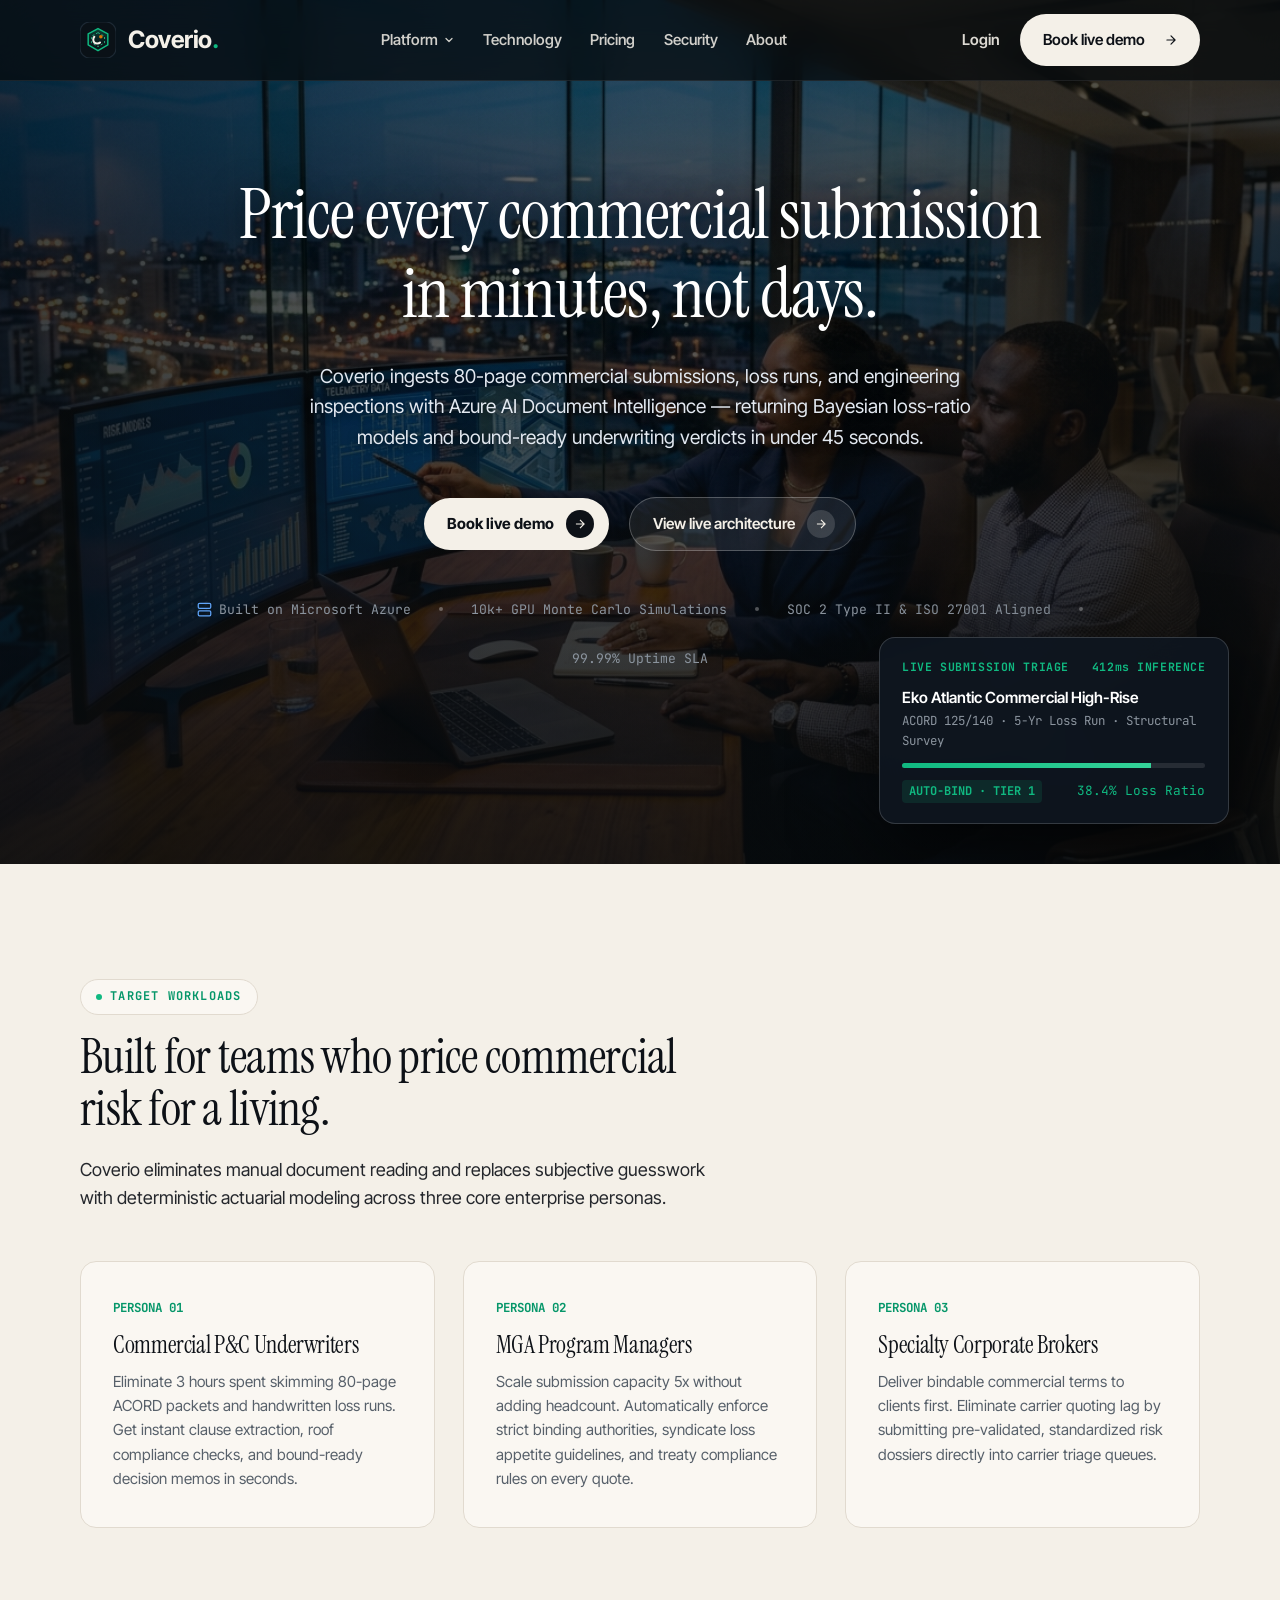
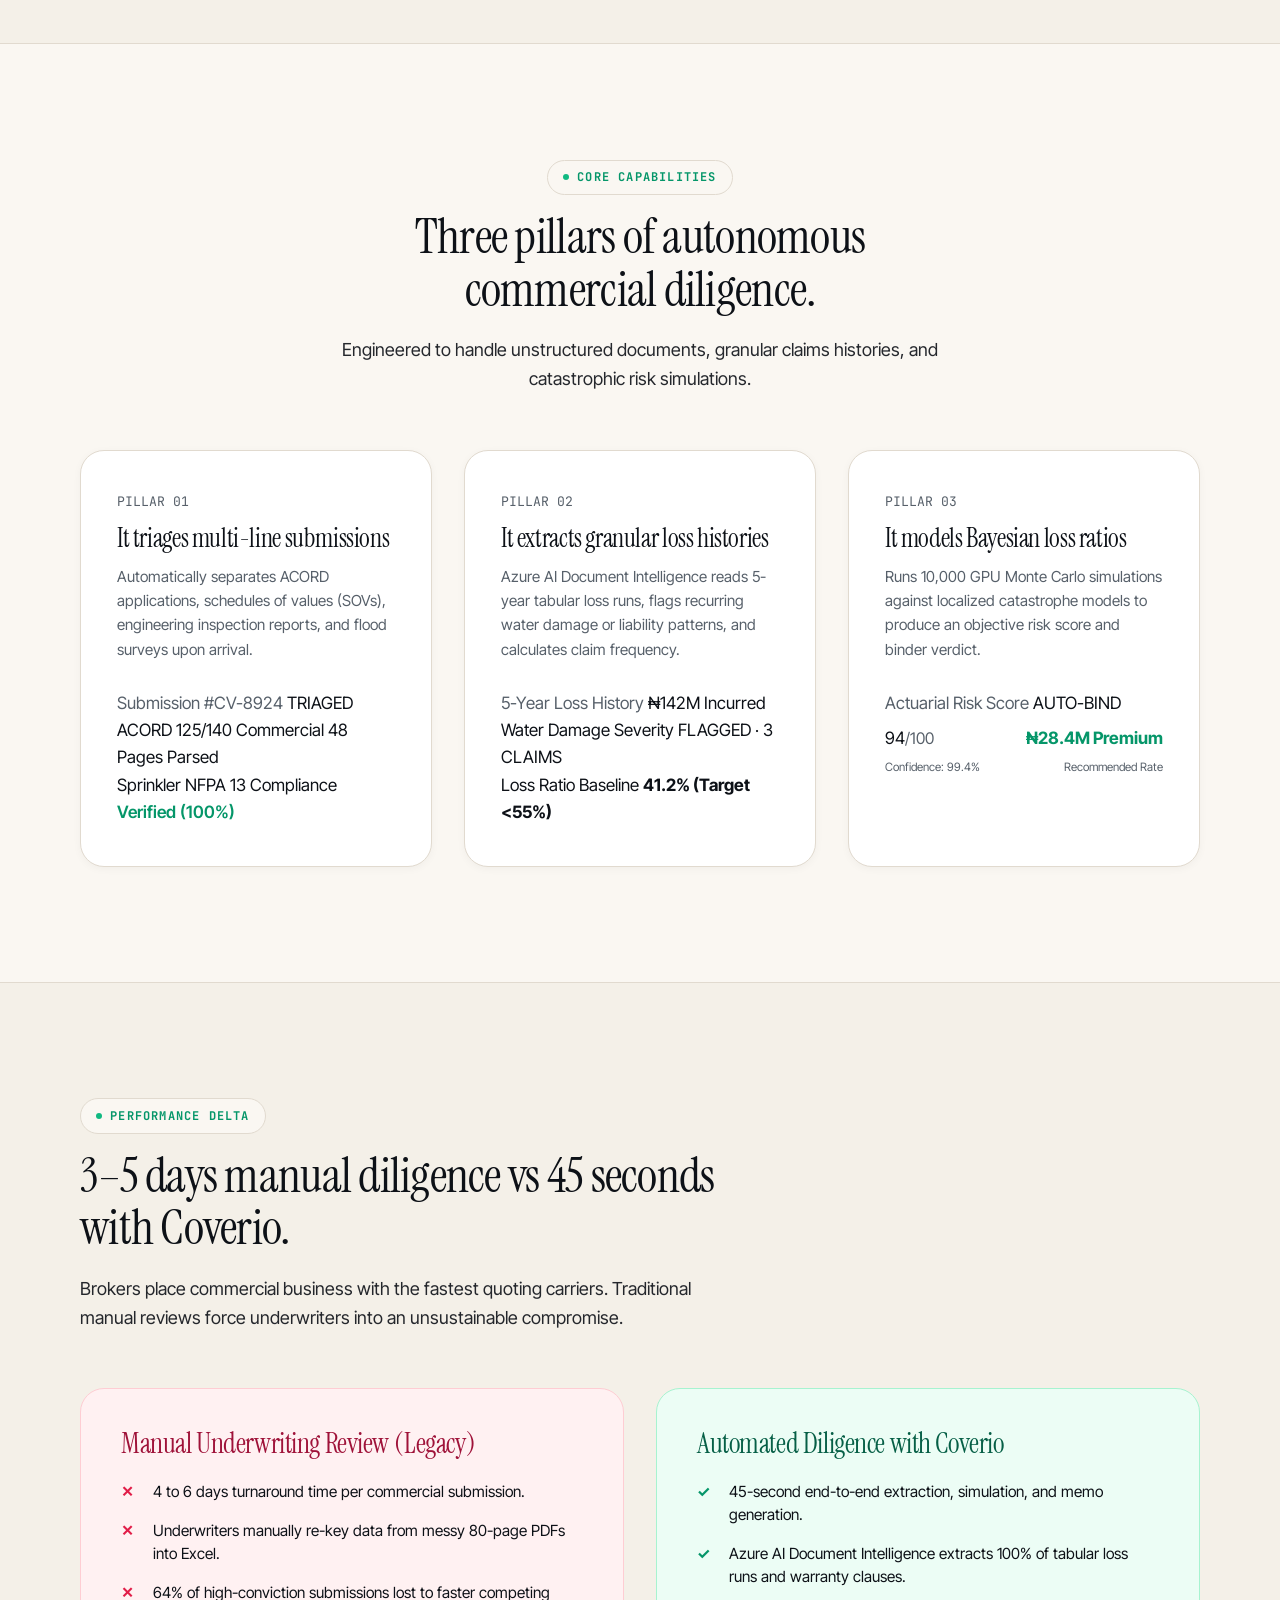
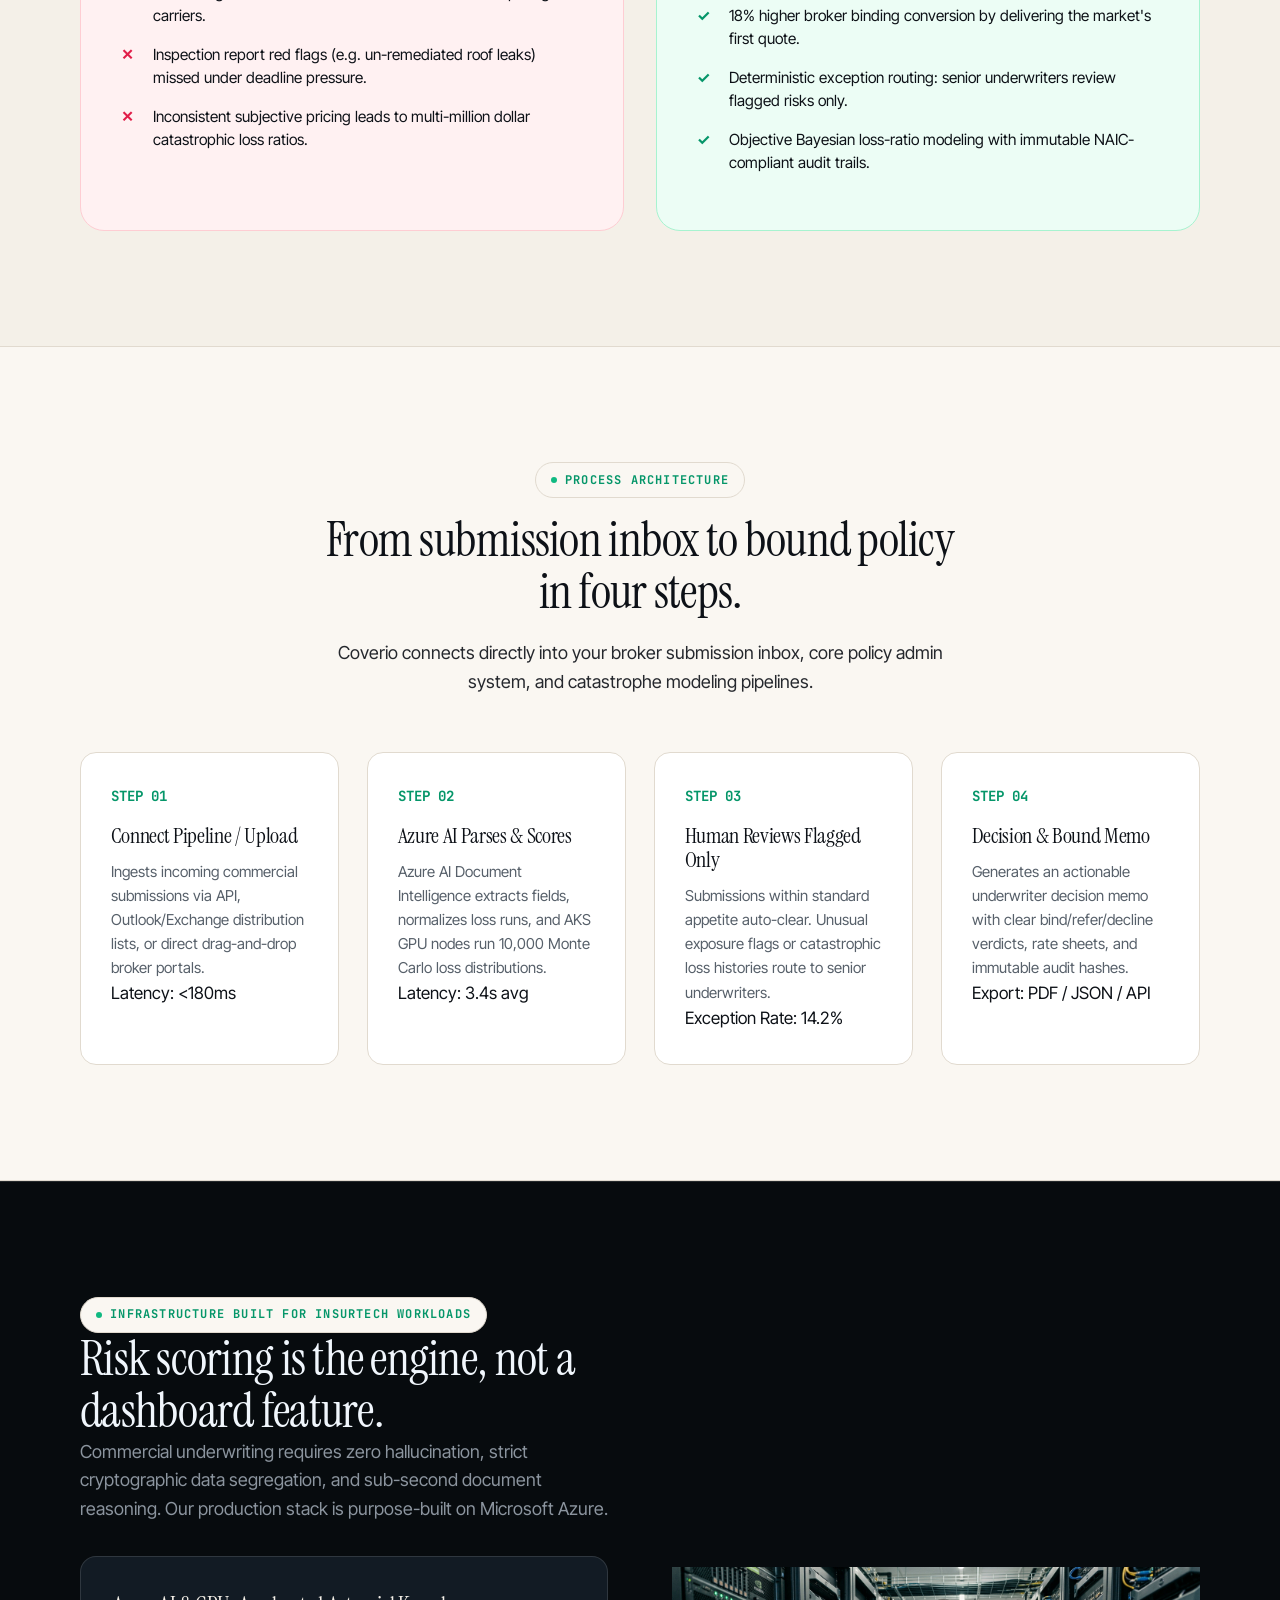
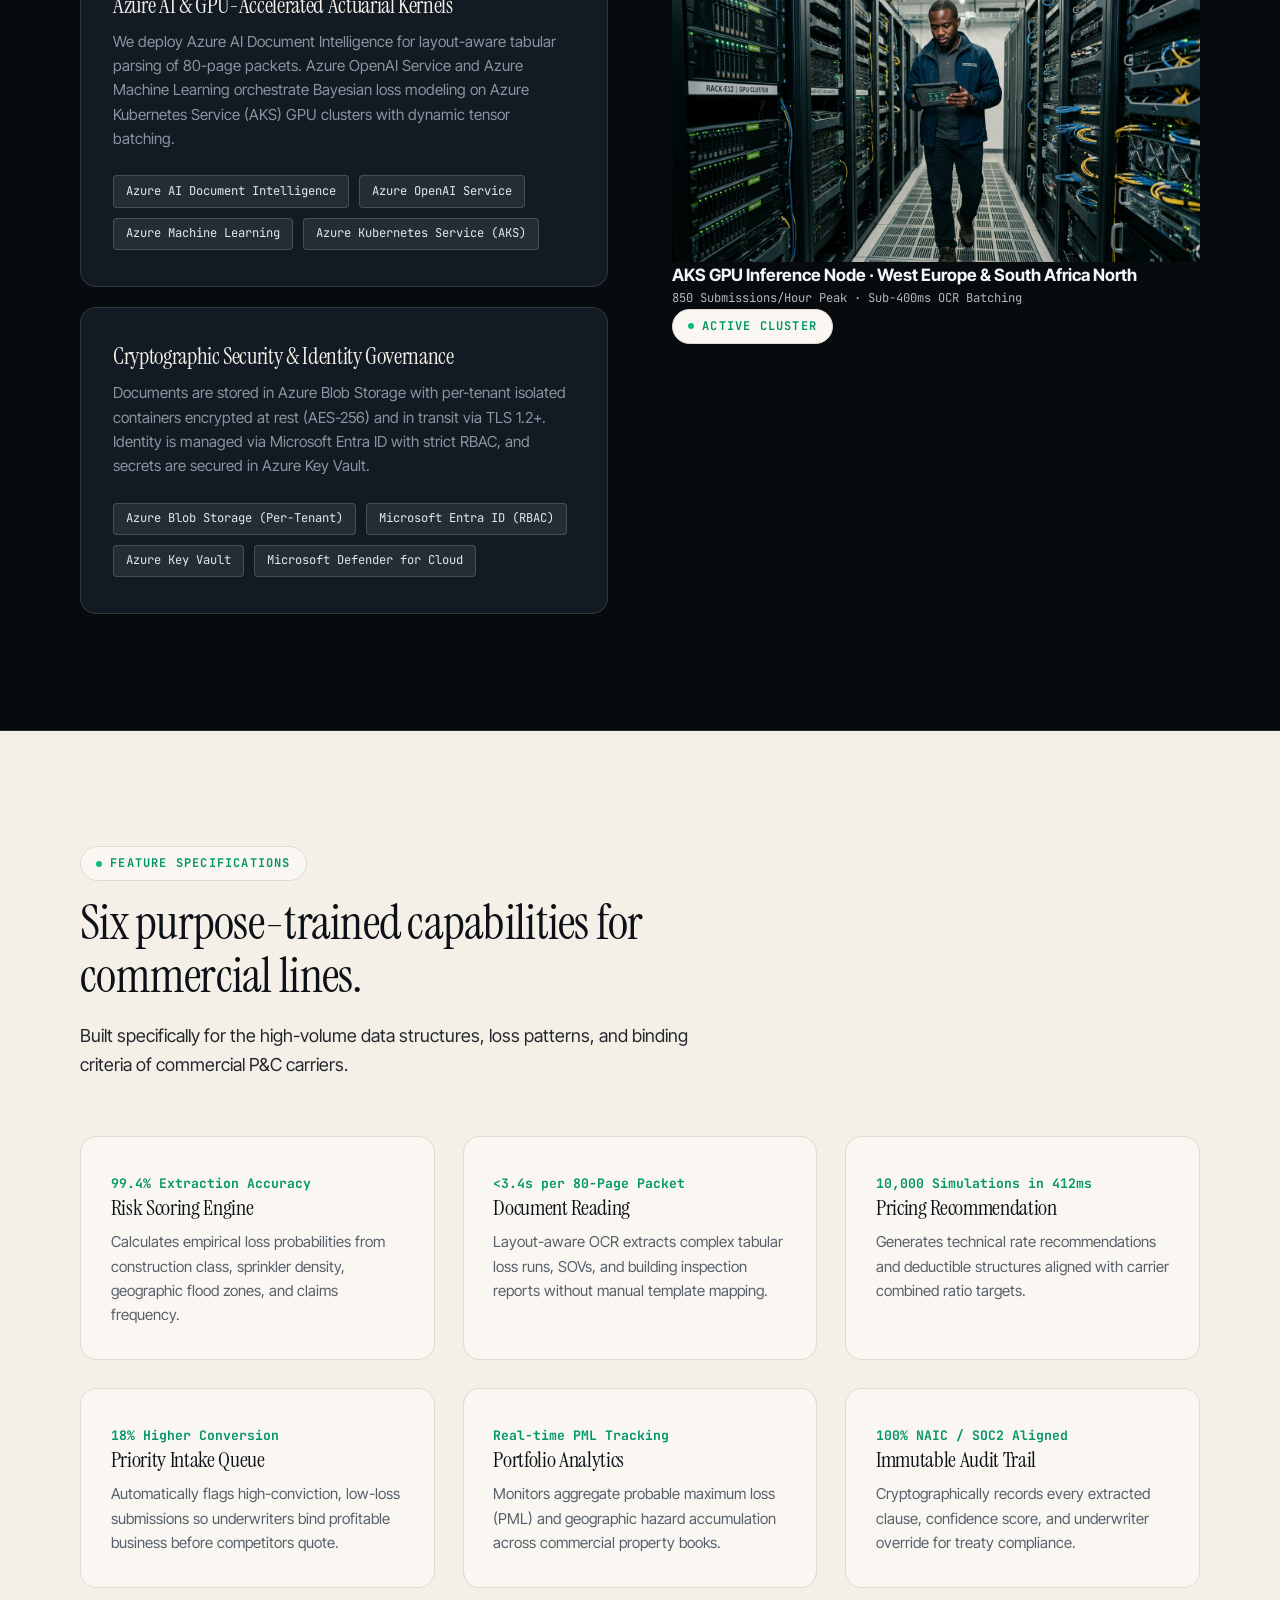
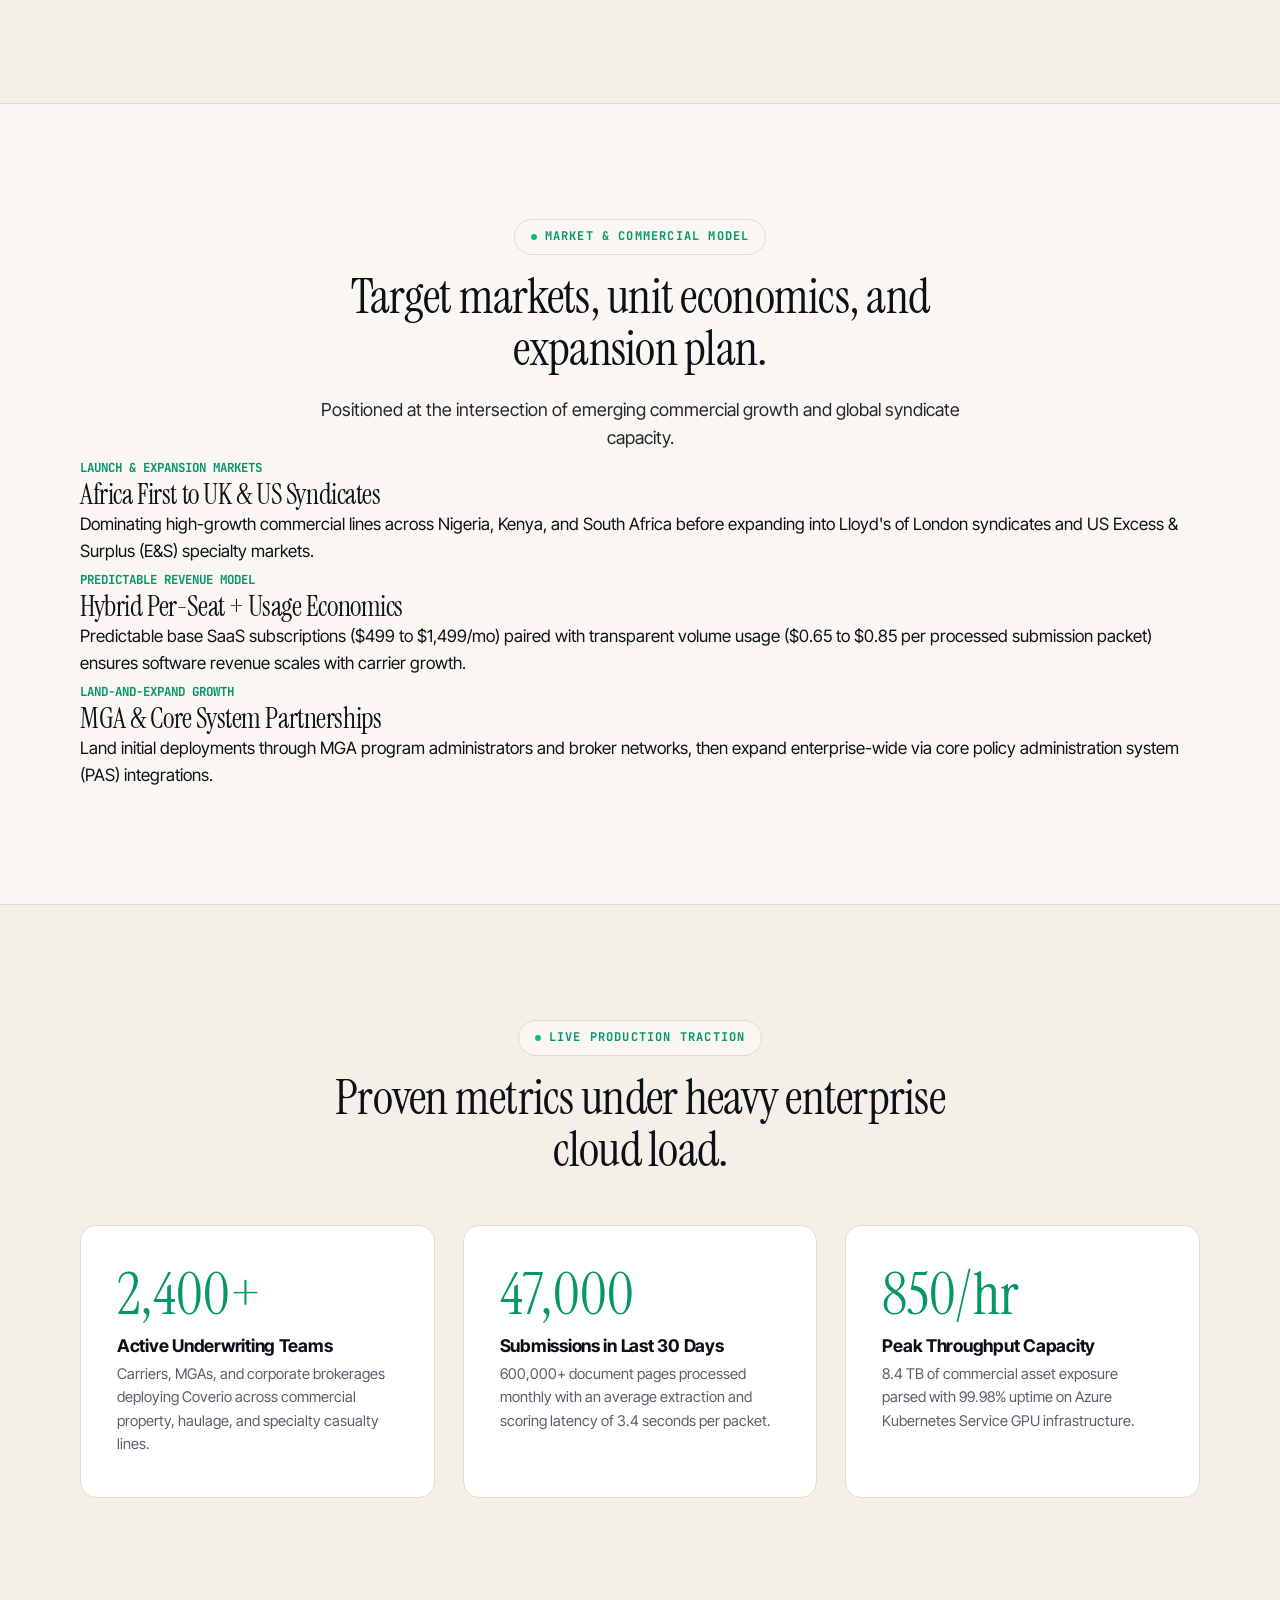
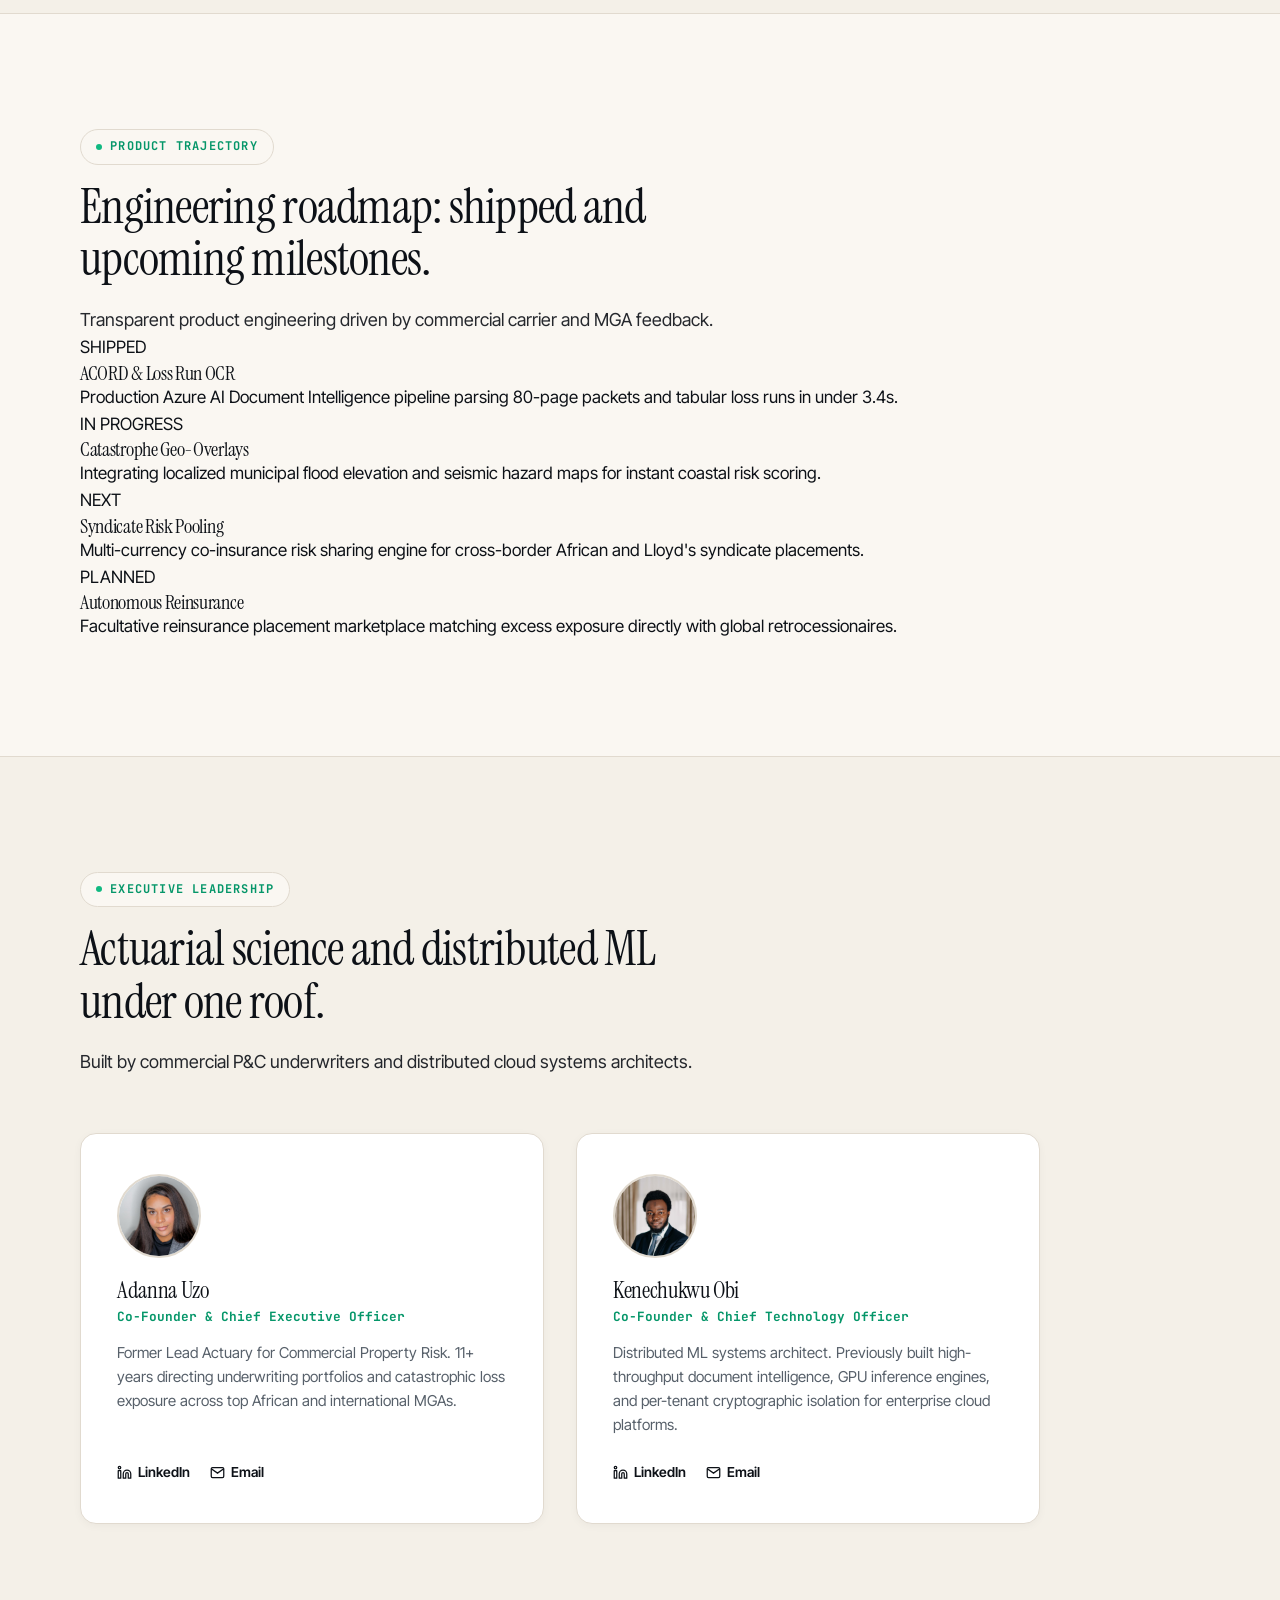
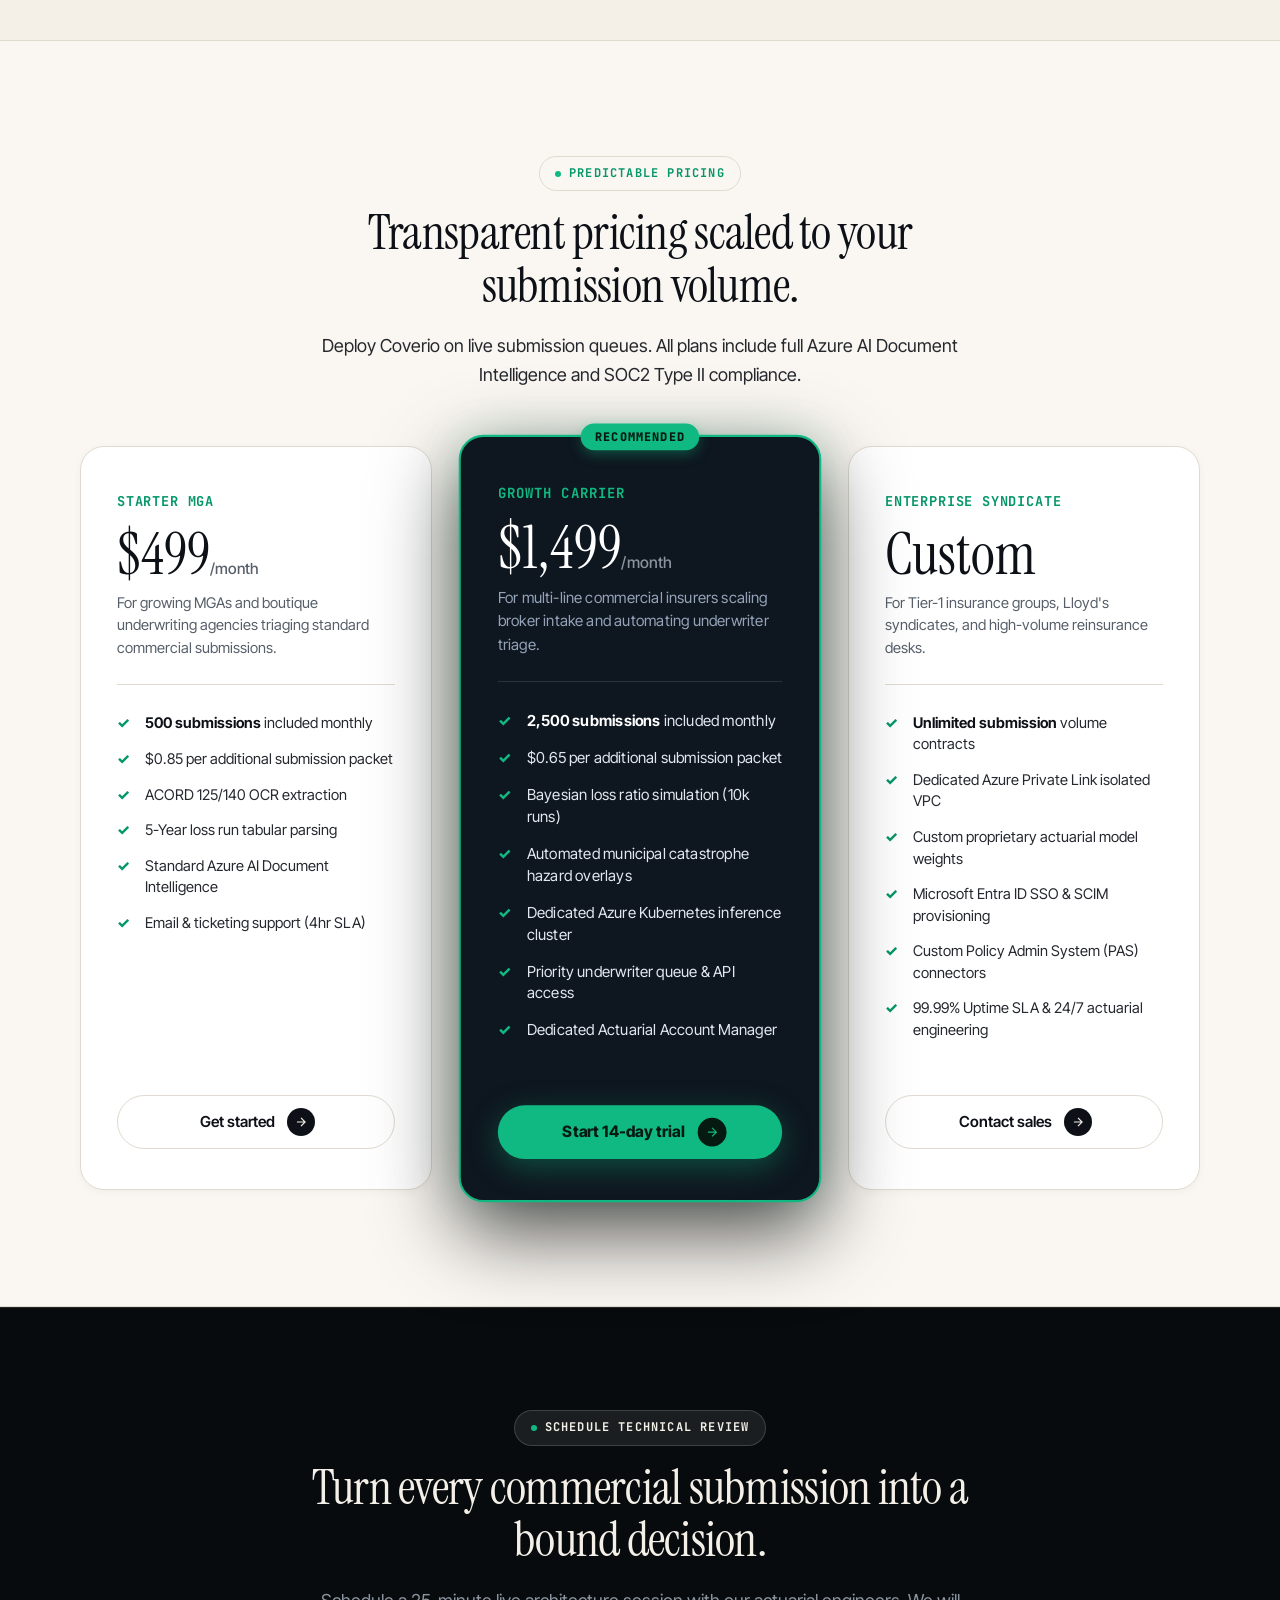
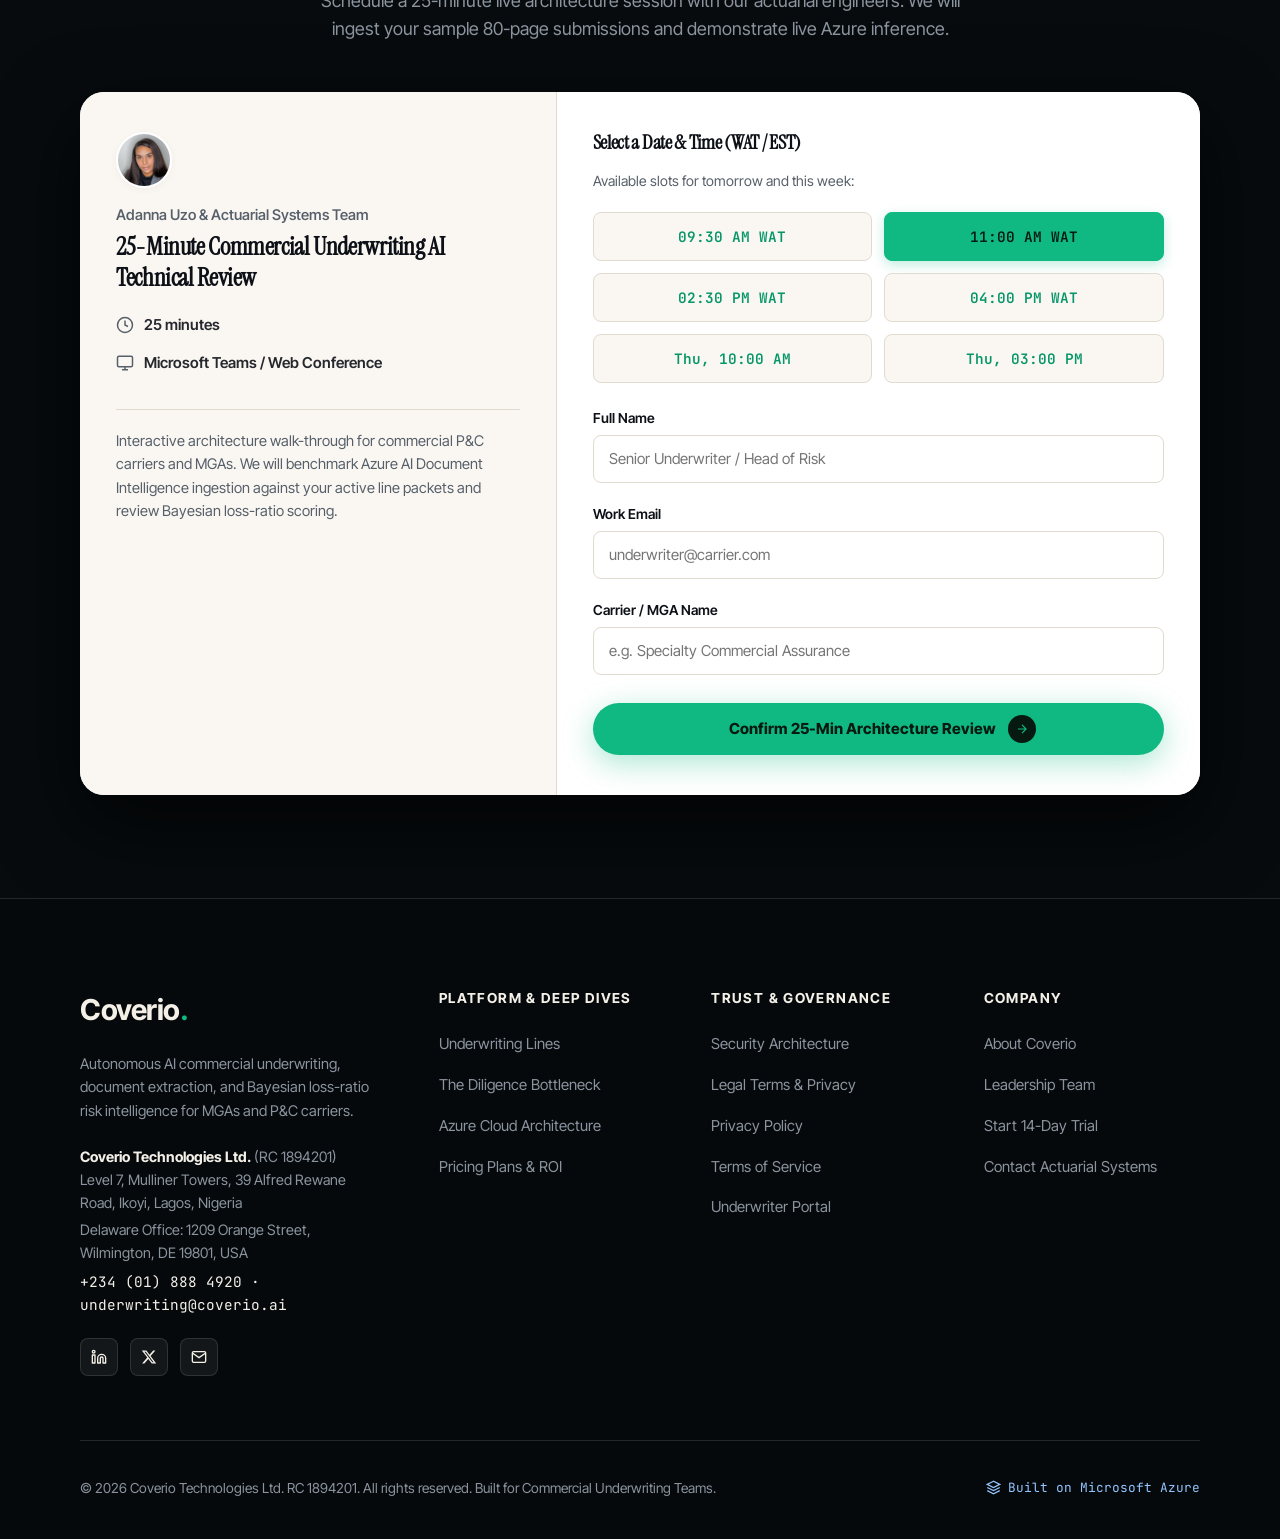
==== commit 37788a6f: "feat: complete Coverio redesign with 8 pages, centralized hero, premium pricing, and Calendly integr" ====
--- a/index.html
+++ b/index.html
@@ -4,7 +4,7 @@
   <meta charset="UTF-8" />
   <meta name="viewport" content="width=device-width, initial-scale=1.0" />
   <title>Coverio — AI Commercial Underwriting & Loss Due Diligence Engine</title>
-  <meta name="description" content="Coverio gives commercial insurers, MGAs, and brokerages automated submission triage — extracting risk signals from 80-page packets and modeling Bayesian loss ratios in under 45 seconds." />
+  <meta name="description" content="Coverio gives commercial P&C insurers, MGAs, and brokerages automated submission triage — extracting risk signals from 80-page packets and modeling Bayesian loss ratios in under 45 seconds." />
   <meta name="theme-color" content="#080E13" />
   <link rel="canonical" href="https://coverio.ai/" />
 
@@ -12,7 +12,7 @@
   <meta property="og:type" content="website" />
   <meta property="og:site_name" content="Coverio" />
   <meta property="og:title" content="Coverio — AI Commercial Underwriting & Loss Due Diligence Engine" />
-  <meta property="og:description" content="Triage commercial property, casualty, and infrastructure submissions with multimodal AI. Enterprise Tech Stack built on AWS and accelerated with NVIDIA." />
+  <meta property="og:description" content="Price every commercial submission in minutes, not days. Enterprise InsurTech infrastructure built on Microsoft Azure." />
   <meta property="og:image" content="assets/img/hero-underwriting.jpg" />
 
   <!-- Fonts: Instrument Serif (Editorial Display), Inter Tight (SaaS UI), JetBrains Mono (Telemetry) -->
@@ -20,17 +20,17 @@
   <link rel="preconnect" href="https://fonts.gstatic.com" crossorigin />
   <link href="https://fonts.googleapis.com/css2?family=Instrument+Serif:ital@0;1&family=Inter+Tight:wght@400;500;600;700&family=JetBrains+Mono:wght@400;500;600;700&display=swap" rel="stylesheet" />
 
-  <link rel="stylesheet" href="assets/styles.css" />
+  <link rel="stylesheet" href="assets/styles.css?v=10.0" />
 
   <!-- Structured Data: Organization -->
   <script type="application/ld+json">
   {
     "@context": "https://schema.org",
     "@type": "Organization",
-    "name": "Coverio Technologies Inc.",
+    "name": "Coverio Technologies Ltd.",
     "url": "https://coverio.ai/",
     "logo": "https://coverio.ai/assets/logo-mark.svg",
-    "description": "AI-powered commercial insurance underwriting, document extraction, and Bayesian loss-ratio modeling.",
+    "description": "AI-powered commercial insurance underwriting, document extraction, and Bayesian loss-ratio modeling on Microsoft Azure.",
     "email": "underwriting@coverio.ai"
   }
   </script>
@@ -59,83 +59,117 @@
       </a>
 
       <nav class="nav-links" aria-label="Primary Navigation">
-        <a href="#solutions">Solutions</a>
-        <a href="#workflow">How It Works</a>
-        <a href="#technology">Tech Stack</a>
-        <a href="#traction">Traction</a>
-        <a href="#team">Team</a>
+        <div class="nav-dropdown">
+          <span class="nav-dropdown-trigger">
+            Platform
+            <svg width="12" height="12" viewBox="0 0 24 24" fill="none" stroke="currentColor" stroke-width="2.5" stroke-linecap="round" stroke-linejoin="round"><polyline points="6 9 12 15 18 9"></polyline></svg>
+          </span>
+          <div class="nav-dropdown-panel">
+            <a href="solution.html">
+              <span class="dropdown-icon">
+                <svg width="16" height="16" viewBox="0 0 24 24" fill="none" stroke="currentColor" stroke-width="2"><path d="M22 11.08V12a10 10 0 1 1-5.93-9.14"/><polyline points="22 4 12 14.01 9 11.01"/></svg>
+              </span>
+              <span class="dropdown-label">
+                <span>Solutions</span>
+                <small>Underwriting models by commercial line</small>
+              </span>
+            </a>
+            <a href="problem.html">
+              <span class="dropdown-icon">
+                <svg width="16" height="16" viewBox="0 0 24 24" fill="none" stroke="currentColor" stroke-width="2"><circle cx="12" cy="12" r="10"/><line x1="12" y1="8" x2="12" y2="12"/><line x1="12" y1="16" x2="12.01" y2="16"/></svg>
+              </span>
+              <span class="dropdown-label">
+                <span>The Problem</span>
+                <small>Legacy submission drag & loss ratios</small>
+              </span>
+            </a>
+          </div>
+        </div>
+        <a href="technology.html">Technology</a>
+        <a href="pricing.html">Pricing</a>
         <a href="security.html">Security</a>
-        <a href="login.html" style="opacity: 0.85;">Login</a>
+        <a href="about.html">About</a>
       </nav>
 
-      <button type="button" class="btn header-cta" data-open-modal>
-        Get started
-        <span class="btn-arrow">
-          <svg viewBox="0 0 24 24" fill="none" stroke="currentColor" stroke-width="2" stroke-linecap="round" stroke-linejoin="round"><path d="M5 12h14M12 5l7 7-7 7"/></svg>
-        </span>
-      </button>
+      <div class="nav-actions">
+        <a href="login.html" class="nav-login">Login</a>
+        <button type="button" class="btn header-cta" data-open-modal>
+          Book live demo
+          <span class="btn-arrow">
+            <svg width="14" height="14" viewBox="0 0 24 24" fill="none" stroke="currentColor" stroke-width="2" stroke-linecap="round" stroke-linejoin="round"><path d="M5 12h14M12 5l7 7-7 7"/></svg>
+          </span>
+        </button>
+      </div>
 
       <button class="nav-toggle" id="navToggle" type="button" aria-label="Toggle navigation menu">
-        <svg viewBox="0 0 24 24" fill="none" stroke="currentColor" stroke-width="2" stroke-linecap="round" stroke-linejoin="round"><line x1="3" y1="12" x2="21" y2="12"></line><line x1="3" y1="6" x2="21" y2="6"></line><line x1="3" y1="18" x2="21" y2="18"></line></svg>
+        <svg width="22" height="22" viewBox="0 0 24 24" fill="none" stroke="currentColor" stroke-width="2" stroke-linecap="round" stroke-linejoin="round"><line x1="3" y1="12" x2="21" y2="12"></line><line x1="3" y1="6" x2="21" y2="6"></line><line x1="3" y1="18" x2="21" y2="18"></line></svg>
       </button>
     </div>
   </header>
 
-  <!-- Fullscreen Mobile Menu (Verdyn Style) -->
+  <!-- Fullscreen Mobile Menu -->
   <div class="mobile-menu" id="mobileMenu" data-open="false">
-    <a href="#solutions">Solutions</a>
-    <a href="#workflow">How It Works</a>
-    <a href="#technology">Tech Stack</a>
-    <a href="#traction">Traction</a>
-    <a href="#team">Team</a>
+    <a href="solution.html">Solutions</a>
+    <a href="problem.html">The Problem</a>
+    <a href="technology.html">Technology &amp; Stack</a>
+    <a href="pricing.html">Pricing Plans</a>
     <a href="security.html">Security Architecture</a>
+    <a href="about.html">About Coverio</a>
     <a href="login.html">Underwriter Login</a>
-    <button type="button" class="btn btn--primary" style="margin-top: 2rem;" data-open-modal>
-      Get started
-      <span class="btn-arrow"><svg viewBox="0 0 24 24" fill="none" stroke="currentColor" stroke-width="2"><path d="M5 12h14M12 5l7 7-7 7"/></svg></span>
+    <button type="button" class="btn btn--primary" style="margin-top: 1.5rem;" data-open-modal>
+      Book live demo
+      <span class="btn-arrow"><svg width="14" height="14" viewBox="0 0 24 24" fill="none" stroke="currentColor" stroke-width="2"><path d="M5 12h14M12 5l7 7-7 7"/></svg></span>
     </button>
   </div>
 
   <main id="main">
 
-    <!-- ============================ 1. HERO (Cinematic Full Bleed) ============================ -->
-    <section class="hero">
-      <div class="hero__media">
-        <img src="assets/img/hero-underwriting.jpg" width="1920" height="1080" alt="Nigerian commercial property underwriters analyzing risk data on wide screen in Lagos office" />
+        <!-- ============================ 1. HERO (Centralized + Cinematic Backdrop + Centerpiece Dossier) ============================ -->
+    <section class="hero" id="home">
+      <!-- Cinematic Underwriting Operations Backdrop -->
+      <div class="hero__backdrop">
+        <img src="assets/img/hero-underwriting.jpg" alt="Commercial Underwriting Operations Headquarters" class="hero__backdrop-img" />
+        <div class="hero__backdrop-overlay"></div>
       </div>
 
       <div class="hero__inner">
         <div class="container">
-          <span class="chip chip--on-dark">AI Commercial Underwriting</span>
-          <h1>Price the true risk. Not the submission queue.</h1>
-          <p class="lead">Coverio ingests 80-page commercial submissions, loss runs, and engineering inspections with multimodal AI — returning Bayesian loss-ratio models and bound-ready underwriting verdicts in under 45 seconds.</p>
+          
+          <h1>Price every commercial submission<br class="desktop-only" /> in minutes, not days.</h1>
+          <p class="lead">Coverio ingests 80-page commercial submissions, loss runs, and engineering inspections with Azure AI Document Intelligence — returning Bayesian loss-ratio models and bound-ready underwriting verdicts in under 45 seconds.</p>
 
           <div class="hero__cta">
             <button type="button" class="btn btn--on-dark" data-open-modal>
-              Get started
+              Book live demo
               <span class="btn-arrow">
-                <svg viewBox="0 0 24 24" fill="none" stroke="currentColor" stroke-width="2"><path d="M5 12h14M12 5l7 7-7 7"/></svg>
+                <svg width="14" height="14" viewBox="0 0 24 24" fill="none" stroke="currentColor" stroke-width="2"><path d="M5 12h14M12 5l7 7-7 7"/></svg>
               </span>
             </button>
-            <a href="#workflow" class="btn btn--ghost-dark">
-              See how it works
+            <a href="technology.html" class="btn btn--ghost-dark">
+              View live architecture
               <span class="btn-arrow">
-                <svg viewBox="0 0 24 24" fill="none" stroke="currentColor" stroke-width="2"><path d="M19 14l-7 7m0 0l-7-7m7 7V3"/></svg>
+                <svg width="14" height="14" viewBox="0 0 24 24" fill="none" stroke="currentColor" stroke-width="2"><path d="M5 12h14M12 5l7 7-7 7"/></svg>
               </span>
             </a>
           </div>
 
           <div class="hero__trust-strip">
-            <span><svg width="14" height="14" viewBox="0 0 24 24" fill="none" stroke="currentColor" stroke-width="2"><path d="M12 22s8-4 8-10V5l-8-3-8 3v7c0 6 8 10 8 10z"/></svg> Built on AWS Cloud</span>
+            <span>
+              <svg width="15" height="15" viewBox="0 0 24 24" fill="none" stroke="currentColor" stroke-width="2"><rect x="2" y="2" width="20" height="8" rx="2"/><rect x="2" y="14" width="20" height="8" rx="2"/><line x1="6" y1="6" x2="6.01" y2="6"/><line x1="6" y1="18" x2="6.01" y2="18"/></svg>
+              Built on Microsoft Azure
+            </span>
             <span class="dot"></span>
-            <span><svg width="14" height="14" viewBox="0 0 24 24" fill="none" stroke="currentColor" stroke-width="2"><rect x="4" y="4" width="16" height="16" rx="2"/><rect x="9" y="9" width="6" height="6"/><path d="M15 2v2M15 20v2M2 15h2M2 9h2M20 15h2M20 9h2M9 2v2M9 20v2"/></svg> Accelerated with NVIDIA GPUs</span>
+            <span>10k+ GPU Monte Carlo Simulations</span>
             <span class="dot"></span>
-            <span><svg width="14" height="14" viewBox="0 0 24 24" fill="none" stroke="currentColor" stroke-width="2"><path d="M22 11.08V12a10 10 0 1 1-5.93-9.14"/><polyline points="22 4 12 14.01 9 11.01"/></svg> Live in Production</span>
-          </div>
-        </div>
-      </div>
-
-      <!-- Inset Floating Underwriting Widget -->
+            <span>SOC 2 Type II &amp; ISO 27001 Aligned</span>
+            <span class="dot"></span>
+            <span>99.99% Uptime SLA</span>
+          </div>
+
+        </div>
+      </div>
+
+      <!-- Floating Underwriting Live Widget -->
       <div class="hero__floating-widget">
         <div class="widget-tag">
           <span>LIVE SUBMISSION TRIAGE</span>
@@ -153,233 +187,415 @@
       </div>
     </section>
 
-    <!-- ============================ 2. PROBLEM SECTION ============================ -->
+    <!-- ============================ 2. BUILT FOR ============================ -->
+    <section class="section" id="built-for">
+      <div class="container">
+        <div class="section-head">
+          <span class="chip">Target Workloads</span>
+          <h2>Built for teams who price commercial risk for a living.</h2>
+          <p class="lead">Coverio eliminates manual document reading and replaces subjective guesswork with deterministic actuarial modeling across three core enterprise personas.</p>
+        </div>
+
+        <div class="built-for-grid">
+          <div class="persona-card">
+            <div class="persona-tag">Persona 01</div>
+            <h3>Commercial P&C Underwriters</h3>
+            <p>Eliminate 3 hours spent skimming 80-page ACORD packets and handwritten loss runs. Get instant clause extraction, roof compliance checks, and bound-ready decision memos in seconds.</p>
+          </div>
+
+          <div class="persona-card">
+            <div class="persona-tag">Persona 02</div>
+            <h3>MGA Program Managers</h3>
+            <p>Scale submission capacity 5x without adding headcount. Automatically enforce strict binding authorities, syndicate loss appetite guidelines, and treaty compliance rules on every quote.</p>
+          </div>
+
+          <div class="persona-card">
+            <div class="persona-tag">Persona 03</div>
+            <h3>Specialty Corporate Brokers</h3>
+            <p>Deliver bindable commercial terms to clients first. Eliminate carrier quoting lag by submitting pre-validated, standardized risk dossiers directly into carrier triage queues.</p>
+          </div>
+        </div>
+      </div>
+    </section>
+
+    <!-- ============================ 3. THREE PILLARS (With UI Mini Mocks) ============================ -->
+    <section class="section" id="pillars" style="background: var(--paper); border-block: 1px solid var(--line);">
+      <div class="container">
+        <div class="section-head section-head--center">
+          <span class="chip">Core Capabilities</span>
+          <h2>Three pillars of autonomous commercial diligence.</h2>
+          <p class="lead">Engineered to handle unstructured documents, granular claims histories, and catastrophic risk simulations.</p>
+        </div>
+
+        <div class="pillars-grid">
+          <!-- Pillar 1 -->
+          <div class="pillar-card">
+            <div class="pillar-num">PILLAR 01</div>
+            <h3>It triages multi-line submissions</h3>
+            <p>Automatically separates ACORD applications, schedules of values (SOVs), engineering inspection reports, and flood surveys upon arrival.</p>
+            
+            <div class="pillar-mock">
+              <div class="mock-row">
+                <span style="color: var(--muted);">Submission #CV-8924</span>
+                <span class="mock-badge mock-badge--green">TRIAGED</span>
+              </div>
+              <div class="mock-row">
+                <span>ACORD 125/140 Commercial</span>
+                <span>48 Pages Parsed</span>
+              </div>
+              <div class="mock-row">
+                <span>Sprinkler NFPA 13 Compliance</span>
+                <span style="color: var(--emerald-deep); font-weight: 600;">Verified (100%)</span>
+              </div>
+            </div>
+          </div>
+
+          <!-- Pillar 2 -->
+          <div class="pillar-card">
+            <div class="pillar-num">PILLAR 02</div>
+            <h3>It extracts granular loss histories</h3>
+            <p>Azure AI Document Intelligence reads 5-year tabular loss runs, flags recurring water damage or liability patterns, and calculates claim frequency.</p>
+            
+            <div class="pillar-mock">
+              <div class="mock-row">
+                <span style="color: var(--muted);">5-Year Loss History</span>
+                <span>₦142M Incurred</span>
+              </div>
+              <div class="mock-row">
+                <span>Water Damage Severity</span>
+                <span class="mock-badge mock-badge--amber">FLAGGED · 3 CLAIMS</span>
+              </div>
+              <div class="mock-row">
+                <span>Loss Ratio Baseline</span>
+                <span style="font-weight: 700;">41.2% (Target &lt;55%)</span>
+              </div>
+            </div>
+          </div>
+
+          <!-- Pillar 3 -->
+          <div class="pillar-card">
+            <div class="pillar-num">PILLAR 03</div>
+            <h3>It models Bayesian loss ratios</h3>
+            <p>Runs 10,000 GPU Monte Carlo simulations against localized catastrophe models to produce an objective risk score and binder verdict.</p>
+            
+            <div class="pillar-mock">
+              <div class="mock-row">
+                <span style="color: var(--muted);">Actuarial Risk Score</span>
+                <span class="mock-badge mock-badge--green">AUTO-BIND</span>
+              </div>
+              <div style="display: flex; justify-content: space-between; align-items: flex-end; padding-top: 8px;">
+                <div>
+                  <div class="mock-score-big">94<span style="font-size: 1rem; color: var(--muted);">/100</span></div>
+                  <span style="font-size: 0.72rem; color: var(--muted);">Confidence: 99.4%</span>
+                </div>
+                <div style="text-align: right;">
+                  <span style="display: block; color: var(--emerald-deep); font-weight: 700;">₦28.4M Premium</span>
+                  <span style="font-size: 0.72rem; color: var(--muted);">Recommended Rate</span>
+                </div>
+              </div>
+            </div>
+          </div>
+        </div>
+      </div>
+    </section>
+
+    <!-- ============================ 4. PROBLEM VS WITH PRODUCT ============================ -->
     <section class="section" id="problem">
       <div class="container">
+        <div class="section-head">
+          <span class="chip">Performance Delta</span>
+          <h2>3–5 days manual diligence vs 45 seconds with Coverio.</h2>
+          <p class="lead">Brokers place commercial business with the fastest quoting carriers. Traditional manual reviews force underwriters into an unsustainable compromise.</p>
+        </div>
+
+        <div class="comparison-grid">
+          <div class="compare-card compare-card--old">
+            <h3>Manual Underwriting Review (Legacy)</h3>
+            <ul class="compare-list">
+              <li>4 to 6 days turnaround time per commercial submission.</li>
+              <li>Underwriters manually re-key data from messy 80-page PDFs into Excel.</li>
+              <li>64% of high-conviction submissions lost to faster competing carriers.</li>
+              <li>Inspection report red flags (e.g. un-remediated roof leaks) missed under deadline pressure.</li>
+              <li>Inconsistent subjective pricing leads to multi-million dollar catastrophic loss ratios.</li>
+            </ul>
+          </div>
+
+          <div class="compare-card compare-card--new">
+            <h3>Automated Diligence with Coverio</h3>
+            <ul class="compare-list">
+              <li>45-second end-to-end extraction, simulation, and memo generation.</li>
+              <li>Azure AI Document Intelligence extracts 100% of tabular loss runs and warranty clauses.</li>
+              <li>18% higher broker binding conversion by delivering the market's first quote.</li>
+              <li>Deterministic exception routing: senior underwriters review flagged risks only.</li>
+              <li>Objective Bayesian loss-ratio modeling with immutable NAIC-compliant audit trails.</li>
+            </ul>
+          </div>
+        </div>
+      </div>
+    </section>
+
+    <!-- ============================ 5. HOW IT WORKS (4 STEPS) ============================ -->
+    <section class="section" id="workflow" style="background: var(--paper); border-block: 1px solid var(--line);">
+      <div class="container">
+        <div class="section-head section-head--center">
+          <span class="chip">Process Architecture</span>
+          <h2>From submission inbox to bound policy in four steps.</h2>
+          <p class="lead">Coverio connects directly into your broker submission inbox, core policy admin system, and catastrophe modeling pipelines.</p>
+        </div>
+
+        <div class="steps-grid">
+          <div class="step-card">
+            <div class="step-num">STEP 01</div>
+            <h3>Connect Pipeline / Upload</h3>
+            <p>Ingests incoming commercial submissions via API, Outlook/Exchange distribution lists, or direct drag-and-drop broker portals.</p>
+            <span class="step-stamp">Latency: &lt;180ms</span>
+          </div>
+
+          <div class="step-card">
+            <div class="step-num">STEP 02</div>
+            <h3>Azure AI Parses & Scores</h3>
+            <p>Azure AI Document Intelligence extracts fields, normalizes loss runs, and AKS GPU nodes run 10,000 Monte Carlo loss distributions.</p>
+            <span class="step-stamp">Latency: 3.4s avg</span>
+          </div>
+
+          <div class="step-card">
+            <div class="step-num">STEP 03</div>
+            <h3>Human Reviews Flagged Only</h3>
+            <p>Submissions within standard appetite auto-clear. Unusual exposure flags or catastrophic loss histories route to senior underwriters.</p>
+            <span class="step-stamp">Exception Rate: 14.2%</span>
+          </div>
+
+          <div class="step-card">
+            <div class="step-num">STEP 04</div>
+            <h3>Decision & Bound Memo</h3>
+            <p>Generates an actionable underwriter decision memo with clear bind/refer/decline verdicts, rate sheets, and immutable audit hashes.</p>
+            <span class="step-stamp">Export: PDF / JSON / API</span>
+          </div>
+        </div>
+      </div>
+    </section>
+
+    <!-- ============================ 6. TECHNOLOGY (Azure Native) ============================ -->
+    <section class="section tech-band" id="technology">
+      <div class="container">
         <div class="split">
-          <div class="section-head">
-            <span class="chip">The Underwriting Bottleneck</span>
-            <h2>Manual review is slow, and leaves millions in unpriced catastrophe risk on the table.</h2>
-            <p class="lead">Commercial insurance submissions are overwhelming carrier capacity across emerging markets. 80-page unstructured packets with dense loss runs, building inspection surveys, and ACORD schedules sit in queues for 4 to 6 days.</p>
-            <p style="margin-top: 1rem; color: var(--muted);">Brokers bind policies with whichever carrier quotes first. Underwriters face a dangerous trade-off: skim the documents to quote fast and absorb multi-million dollar catastrophic loss ratios, or perform slow manual diligence and lose the market's best corporate business.</p>
-            <div style="margin-top: 1.75rem;">
-              <a href="#solutions" class="btn btn--ghost">
-                Our Solutions
-                <span class="btn-arrow"><svg viewBox="0 0 24 24" fill="none" stroke="currentColor" stroke-width="2"><path d="M5 12h14M12 5l7 7-7 7"/></svg></span>
-              </a>
+          <div>
+            <span class="chip chip--azure">Infrastructure Built for InsurTech Workloads</span>
+            <h2>Risk scoring is the engine, not a dashboard feature.</h2>
+            <p class="lead" style="color: var(--obsidian-muted);">Commercial underwriting requires zero hallucination, strict cryptographic data segregation, and sub-second document reasoning. Our production stack is purpose-built on Microsoft Azure.</p>
+
+            <div style="display: flex; flex-direction: column; gap: 1.25rem; margin-top: 2rem;">
+              <div class="tech-feature-card">
+                <h3>Azure AI & GPU-Accelerated Actuarial Kernels</h3>
+                <p>We deploy Azure AI Document Intelligence for layout-aware tabular parsing of 80-page packets. Azure OpenAI Service and Azure Machine Learning orchestrate Bayesian loss modeling on Azure Kubernetes Service (AKS) GPU clusters with dynamic tensor batching.</p>
+                <div class="tech-chips-row">
+                  <span class="tech-chip">Azure AI Document Intelligence</span>
+                  <span class="tech-chip">Azure OpenAI Service</span>
+                  <span class="tech-chip">Azure Machine Learning</span>
+                  <span class="tech-chip">Azure Kubernetes Service (AKS)</span>
+                </div>
+              </div>
+
+              <div class="tech-feature-card">
+                <h3>Cryptographic Security & Identity Governance</h3>
+                <p>Documents are stored in Azure Blob Storage with per-tenant isolated containers encrypted at rest (AES-256) and in transit via TLS 1.2+. Identity is managed via Microsoft Entra ID with strict RBAC, and secrets are secured in Azure Key Vault.</p>
+                <div class="tech-chips-row">
+                  <span class="tech-chip">Azure Blob Storage (Per-Tenant)</span>
+                  <span class="tech-chip">Microsoft Entra ID (RBAC)</span>
+                  <span class="tech-chip">Azure Key Vault</span>
+                  <span class="tech-chip">Microsoft Defender for Cloud</span>
+                </div>
+              </div>
             </div>
           </div>
 
           <div class="photo-frame">
-            <img src="assets/img/property-inspection.jpg" alt="Nigerian structural engineering inspection team surveying high-rise commercial tower in Lagos" width="1200" height="900" loading="lazy" />
+            <img src="assets/img/gpu-infrastructure.jpg" alt="Cloud systems engineer inspecting Azure-aligned GPU server cluster" width="1200" height="800" loading="lazy" />
             <div class="photo-caption">
               <div>
-                <strong>Eko Atlantic Structural Survey</strong>
-                <p style="font-family: var(--font-mono); font-size: 0.76rem; color: rgba(255,255,255,0.7);">42-Page Asset Exposure File · Victoria Island</p>
-              </div>
-              <span class="chip chip--on-dark">12 Risk Flags Parsed</span>
-            </div>
-          </div>
-        </div>
-
-        <div class="stat-pills-row">
-          <div class="stat-pill-card signal">
-            <div class="stat-num">64%</div>
-            <h4>Submissions Lost to Slow Turnaround</h4>
-            <p>Commercial brokers place business with the fastest quoting carriers. Every day a submission waits decreases binding conversion by 18%.</p>
-          </div>
-
-          <div class="stat-pill-card alert">
-            <div class="stat-num">₦4.2B+</div>
-            <h4>Preventable Catastrophic Loss Exposure</h4>
-            <p>Carriers incur millions in avoidable claims because unread inspection notes hid recurring water leaks and un-remediated fire codes.</p>
-          </div>
-
-          <div class="stat-pill-card">
-            <div class="stat-num">82 hrs</div>
-            <h4>Saved per Underwriter Monthly</h4>
-            <p>Senior actuaries and underwriters eliminate manual data entry, focusing entirely on high-conviction risk selection and pricing.</p>
-          </div>
-        </div>
-      </div>
-    </section>
-
-    <!-- ============================ 3. SOLUTIONS / MEDIA CARDS ============================ -->
-    <section class="section" id="solutions" style="padding-top: 0;">
+                <strong>AKS GPU Inference Node · West Europe & South Africa North</strong>
+                <p style="font-family: var(--font-mono); font-size: 0.76rem; color: rgba(255,255,255,0.7);">850 Submissions/Hour Peak · Sub-400ms OCR Batching</p>
+              </div>
+              <span class="chip chip--azure">Active Cluster</span>
+            </div>
+          </div>
+        </div>
+      </div>
+    </section>
+
+    <!-- ============================ 7. FEATURES (6 Max with Micro-stats) ============================ -->
+    <section class="section" id="features">
       <div class="container">
         <div class="section-head">
-          <span class="chip">Underwriting Lines</span>
-          <h2>Multimodal AI across high-stakes commercial lines of business.</h2>
-          <p class="lead">Engineered specifically for the complex document types, loss patterns, and binding criteria of commercial specialty carriers.</p>
-        </div>
-
-        <div class="grid services-grid" style="margin-top: 2.5rem;">
-          <div class="media-card">
-            <img src="assets/img/property-inspection.jpg" alt="Commercial property high-rise structure inspection in Lagos" loading="lazy" />
-            <div class="media-card__body">
-              <span class="chip chip--on-dark">Commercial Property</span>
-              <h3>High-Rise & Coastal Infrastructure</h3>
-              <p>Extract roof age, NFPA sprinkler compliance, flood elevation certificates, and 5-year claims frequency directly from engineering PDFs.</p>
-              <span class="learn-more">Explore Property Model <svg viewBox="0 0 24 24" fill="none" stroke="currentColor" stroke-width="2"><path d="M5 12h14M12 5l7 7-7 7"/></svg></span>
-            </div>
-          </div>
-
-          <div class="media-card">
-            <img src="assets/img/hero-underwriting.jpg" alt="Fleet logistics and corporate casualty analytics" loading="lazy" />
-            <div class="media-card__body">
-              <span class="chip chip--on-dark">Commercial Casualty</span>
-              <h3>Fleet Logistics & Commercial Haulage</h3>
-              <p>Correlate historical loss runs with live telematics safety scores, driver turnover rates, and critical braking incident frequencies.</p>
-              <span class="learn-more">Explore Fleet Model <svg viewBox="0 0 24 24" fill="none" stroke="currentColor" stroke-width="2"><path d="M5 12h14M12 5l7 7-7 7"/></svg></span>
-            </div>
-          </div>
-        </div>
-      </div>
-    </section>
-
-    <!-- ============================ 4. HOW IT WORKS (4 STEPS) ============================ -->
-    <section class="section" id="workflow" style="background: var(--paper); border-block: 1px solid var(--line);">
+          <span class="chip">Feature Specifications</span>
+          <h2>Six purpose-trained capabilities for commercial lines.</h2>
+          <p class="lead">Built specifically for the high-volume data structures, loss patterns, and binding criteria of commercial P&C carriers.</p>
+        </div>
+
+        <div class="features-six-grid">
+          <div class="feature-six-card">
+            <span class="feature-micro-stat">99.4% Extraction Accuracy</span>
+            <h3>Risk Scoring Engine</h3>
+            <p>Calculates empirical loss probabilities from construction class, sprinkler density, geographic flood zones, and claims frequency.</p>
+          </div>
+
+          <div class="feature-six-card">
+            <span class="feature-micro-stat">&lt;3.4s per 80-Page Packet</span>
+            <h3>Document Reading</h3>
+            <p>Layout-aware OCR extracts complex tabular loss runs, SOVs, and building inspection reports without manual template mapping.</p>
+          </div>
+
+          <div class="feature-six-card">
+            <span class="feature-micro-stat">10,000 Simulations in 412ms</span>
+            <h3>Pricing Recommendation</h3>
+            <p>Generates technical rate recommendations and deductible structures aligned with carrier combined ratio targets.</p>
+          </div>
+
+          <div class="feature-six-card">
+            <span class="feature-micro-stat">18% Higher Conversion</span>
+            <h3>Priority Intake Queue</h3>
+            <p>Automatically flags high-conviction, low-loss submissions so underwriters bind profitable business before competitors quote.</p>
+          </div>
+
+          <div class="feature-six-card">
+            <span class="feature-micro-stat">Real-time PML Tracking</span>
+            <h3>Portfolio Analytics</h3>
+            <p>Monitors aggregate probable maximum loss (PML) and geographic hazard accumulation across commercial property books.</p>
+          </div>
+
+          <div class="feature-six-card">
+            <span class="feature-micro-stat">100% NAIC / SOC2 Aligned</span>
+            <h3>Immutable Audit Trail</h3>
+            <p>Cryptographically records every extracted clause, confidence score, and underwriter override for treaty compliance.</p>
+          </div>
+        </div>
+      </div>
+    </section>
+
+    <!-- ============================ 8. MARKET OPPORTUNITY ============================ -->
+    <section class="section" id="market" style="background: var(--paper); border-block: 1px solid var(--line);">
       <div class="container">
         <div class="section-head section-head--center">
-          <span class="chip">How It Works</span>
-          <h2>From unstructured submission to bound policy in four steps.</h2>
-          <p class="lead">Coverio connects directly into your underwriting email distribution list, core broker portal, and policy management system.</p>
-        </div>
-
-        <div class="grid steps-grid">
-          <div class="step-card">
-            <div class="step-num">01</div>
-            <h3>Multimodal Ingestion</h3>
-            <p>Ingests messy ACORD 125/140 PDFs, 5-year loss run spreadsheets, and municipal flood maps on arrival.</p>
-          </div>
-
-          <div class="step-card">
-            <div class="step-num">02</div>
-            <h3>Actuarial OCR Extraction</h3>
-            <p>NVIDIA-accelerated OCR models isolate construction type, roof age, prior claim severity, and occupancy risks.</p>
-          </div>
-
-          <div class="step-card">
-            <div class="step-num">03</div>
-            <h3>Bayesian Risk Simulation</h3>
-            <p>Runs 10,000 Monte Carlo loss distributions against carrier underwriting appetite and localized catastrophe models.</p>
-          </div>
-
-          <div class="step-card">
-            <div class="step-num">04</div>
-            <h3>Underwriter Handoff & Binder</h3>
-            <p>Generates an actionable underwriter decision memo with clear bind/refer/decline recommendations and endorsement terms.</p>
-          </div>
-        </div>
-      </div>
-    </section>
-
-    <!-- ============================ 5. TECH STACK & INFRASTRUCTURE ============================ -->
-    <section class="section tech-band" id="technology">
-      <div class="container">
-        <div class="split">
-          <div>
-            <span class="chip chip--on-dark">Tech Stack</span>
-            <h2>Enterprise Tech Stack & Cloud Infrastructure.</h2>
-            <p class="lead">Commercial underwriting requires zero hallucination, strict cryptographic data segregation, and sub-second document reasoning.</p>
-
-            <div style="display: flex; flex-direction: column; gap: 1.25rem; margin-top: 2rem;">
-              <div class="tech-feature-card">
-                <h3>Cloud Foundation & Cryptographic Security</h3>
-                <p>Coverio leverages Amazon Bedrock for foundation model reasoning. Documents are encrypted client-side in Amazon S3 using AWS KMS. Vectorized guidelines are queried in Amazon RDS PostgreSQL with <code>pgvector</code> for sub-millisecond retrieval.</p>
-                <div class="tech-chips-row">
-                  <span class="tech-chip">Amazon Bedrock</span>
-                  <span class="tech-chip">Amazon S3 with KMS</span>
-                  <span class="tech-chip">RDS PostgreSQL pgvector</span>
-                  <span class="tech-chip">AWS ECS Fargate</span>
-                </div>
-              </div>
-
-              <div class="tech-feature-card">
-                <h3>GPU Accelerated Inference & Actuarial CUDA</h3>
-                <p>NVIDIA Triton Inference Server enables dynamic tensor batching. TensorRT INT8 model quantization drives OCR latency down to &lt;400ms. CUDA kernels execute Monte Carlo loss distributions in real time.</p>
-                <div class="tech-chips-row">
-                  <span class="tech-chip">NVIDIA Triton Server</span>
-                  <span class="tech-chip">TensorRT INT8</span>
-                  <span class="tech-chip">CUDA Actuarial Kernels</span>
-                  <span class="tech-chip">RAPIDS cuDF</span>
-                </div>
-              </div>
-            </div>
-          </div>
-
-          <div class="photo-frame">
-            <img src="assets/img/gpu-infrastructure.jpg" alt="Nigerian cloud systems engineer inspecting GPU server cluster in datacenter" width="1200" height="800" loading="lazy" />
-            <div class="photo-caption">
-              <div>
-                <strong>GPU Cluster Node · Secure Private Cloud</strong>
-                <p style="font-family: var(--font-mono); font-size: 0.76rem; color: rgba(255,255,255,0.7);">Triton Dynamic Batching · Sub-400ms Latency</p>
-              </div>
-              <span class="chip chip--on-dark">Active Node</span>
-            </div>
-          </div>
-        </div>
-      </div>
-    </section>
-
-    <!-- ============================ 6. TRACTION ============================ -->
+          <span class="chip">Market & Commercial Model</span>
+          <h2>Target markets, unit economics, and expansion plan.</h2>
+          <p class="lead">Positioned at the intersection of emerging commercial growth and global syndicate capacity.</p>
+        </div>
+
+        <div class="market-grid">
+          <div class="market-card">
+            <span class="persona-tag">Launch & Expansion Markets</span>
+            <h3>Africa First to UK & US Syndicates</h3>
+            <p>Dominating high-growth commercial lines across Nigeria, Kenya, and South Africa before expanding into Lloyd's of London syndicates and US Excess & Surplus (E&S) specialty markets.</p>
+          </div>
+
+          <div class="market-card">
+            <span class="persona-tag">Predictable Revenue Model</span>
+            <h3>Hybrid Per-Seat + Usage Economics</h3>
+            <p>Predictable base SaaS subscriptions ($499 to $1,499/mo) paired with transparent volume usage ($0.65 to $0.85 per processed submission packet) ensures software revenue scales with carrier growth.</p>
+          </div>
+
+          <div class="market-card">
+            <span class="persona-tag">Land-and-Expand Growth</span>
+            <h3>MGA & Core System Partnerships</h3>
+            <p>Land initial deployments through MGA program administrators and broker networks, then expand enterprise-wide via core policy administration system (PAS) integrations.</p>
+          </div>
+        </div>
+      </div>
+    </section>
+
+    <!-- ============================ 9. TRACTION & LIVE LOAD ============================ -->
     <section class="section" id="traction">
       <div class="container">
         <div class="section-head section-head--center">
           <span class="chip">Live Production Traction</span>
-          <h2>Proven metrics in active commercial carrier deployments.</h2>
+          <h2>Proven metrics under heavy enterprise cloud load.</h2>
         </div>
 
         <div class="stat-pills-row" style="margin-top: 3rem;">
           <div class="stat-pill-card signal">
-            <div class="stat-num">140+</div>
-            <h4>Commercial MGAs & Insurers</h4>
-            <p>Active production deployments triaging live broker submission inboxes across Nigeria, Ghana, Kenya, and UK syndicates.</p>
+            <div class="stat-num">2,400+</div>
+            <h4>Active Underwriting Teams</h4>
+            <p>Carriers, MGAs, and corporate brokerages deploying Coverio across commercial property, haulage, and specialty casualty lines.</p>
           </div>
 
           <div class="stat-pill-card signal">
-            <div class="stat-num">₦85B+</div>
-            <h4>Submission Exposure Triaged</h4>
-            <p>Total insurable value parsed, extracted, and scored through the Bayesian underwriting engine.</p>
+            <div class="stat-num">47,000</div>
+            <h4>Submissions in Last 30 Days</h4>
+            <p>600,000+ document pages processed monthly with an average extraction and scoring latency of 3.4 seconds per packet.</p>
           </div>
 
           <div class="stat-pill-card signal">
-            <div class="stat-num">78%</div>
-            <h4>Quote Turnaround Reduction</h4>
-            <p>Average reduction in time from submission arrival to quote binder generation (from 5 days to under 45 seconds).</p>
-          </div>
-        </div>
-      </div>
-    </section>
-
-    <!-- ============================ 7. EXECUTIVE TEAM ============================ -->
-    <section class="section" id="team" style="padding-top: 0;">
+            <div class="stat-num">850/hr</div>
+            <h4>Peak Throughput Capacity</h4>
+            <p>8.4 TB of commercial asset exposure parsed with 99.98% uptime on Azure Kubernetes Service GPU infrastructure.</p>
+          </div>
+        </div>
+      </div>
+    </section>
+
+    <!-- ============================ 10. ROADMAP ============================ -->
+    <section class="section" id="roadmap" style="background: var(--paper); border-block: 1px solid var(--line);">
+      <div class="container">
+        <div class="section-head">
+          <span class="chip">Product Trajectory</span>
+          <h2>Engineering roadmap: shipped and upcoming milestones.</h2>
+          <p class="lead">Transparent product engineering driven by commercial carrier and MGA feedback.</p>
+        </div>
+
+        <div class="roadmap-grid">
+          <div class="roadmap-col">
+            <span class="roadmap-status-badge roadmap-status-badge--shipped">SHIPPED</span>
+            <h4>ACORD & Loss Run OCR</h4>
+            <p>Production Azure AI Document Intelligence pipeline parsing 80-page packets and tabular loss runs in under 3.4s.</p>
+          </div>
+
+          <div class="roadmap-col">
+            <span class="roadmap-status-badge roadmap-status-badge--progress">IN PROGRESS</span>
+            <h4>Catastrophe Geo-Overlays</h4>
+            <p>Integrating localized municipal flood elevation and seismic hazard maps for instant coastal risk scoring.</p>
+          </div>
+
+          <div class="roadmap-col">
+            <span class="roadmap-status-badge roadmap-status-badge--next">NEXT</span>
+            <h4>Syndicate Risk Pooling</h4>
+            <p>Multi-currency co-insurance risk sharing engine for cross-border African and Lloyd's syndicate placements.</p>
+          </div>
+
+          <div class="roadmap-col">
+            <span class="roadmap-status-badge roadmap-status-badge--planned">PLANNED</span>
+            <h4>Autonomous Reinsurance</h4>
+            <p>Facultative reinsurance placement marketplace matching excess exposure directly with global retrocessionaires.</p>
+          </div>
+        </div>
+      </div>
+    </section>
+
+    <!-- ============================ 11. TEAM ============================ -->
+    <section class="section" id="team">
       <div class="container">
         <div class="section-head">
           <span class="chip">Executive Leadership</span>
-          <h2>Actuarial science and machine learning under one roof.</h2>
-          <p class="lead">Built by commercial P&C underwriters and distributed ML systems architects.</p>
-        </div>
-
-        <div class="grid team-split-grid">
+          <h2>Actuarial science and distributed ML under one roof.</h2>
+          <p class="lead">Built by commercial P&C underwriters and distributed cloud systems architects.</p>
+        </div>
+
+        <div class="team-split-grid">
           <div class="team-profile-card">
             <div class="team-avatar">
               <img src="assets/team/adanna-uzo.jpg" alt="Portrait of Adanna Uzo" width="320" height="320" loading="lazy" />
             </div>
-            <div>
-              <h3 class="team-name">Adanna Uzo</h3>
-              <div class="team-role">Co-Founder & Chief Executive Officer</div>
-              <p class="team-bio">Former Lead Actuary for Commercial Property Risk. 11+ years directing underwriting portfolios and catastrophic loss exposure across top African and international MGAs.</p>
-              <div class="team-links-row">
-                <a href="https://linkedin.com" target="_blank" rel="noopener" class="team-link" aria-label="Adanna Uzo on LinkedIn">
-                  <svg viewBox="0 0 24 24" fill="none" stroke="currentColor" stroke-width="2" stroke-linecap="round" stroke-linejoin="round"><path d="M16 8a6 6 0 0 1 6 6v7h-4v-7a2 2 0 0 0-2-2 2 2 0 0 0-2 2v7h-4v-7a6 6 0 0 1 6-6z"/><rect x="2" y="9" width="4" height="12"/><circle cx="4" cy="4" r="2"/></svg>
-                  LinkedIn
-                </a>
-                <a href="mailto:adanna@coverio.ai" class="team-link" aria-label="Email Adanna Uzo">
-                  <svg viewBox="0 0 24 24" fill="none" stroke="currentColor" stroke-width="2" stroke-linecap="round" stroke-linejoin="round"><path d="M4 4h16c1.1 0 2 .9 2 2v12c0 1.1-.9 2-2 2H4c-1.1 0-2-.9-2-2V6c0-1.1.9-2 2-2z"/><polyline points="22,6 12,13 2,6"/></svg>
-                  adanna@coverio.ai
-                </a>
-              </div>
+            <h3 class="team-name">Adanna Uzo</h3>
+            <div class="team-role">Co-Founder &amp; Chief Executive Officer</div>
+            <p class="team-bio">Former Lead Actuary for Commercial Property Risk. 11+ years directing underwriting portfolios and catastrophic loss exposure across top African and international MGAs.</p>
+            <div class="team-links-row">
+              <a href="https://linkedin.com" target="_blank" rel="noopener" class="team-link" aria-label="Adanna Uzo on LinkedIn">
+                <svg width="15" height="15" viewBox="0 0 24 24" fill="none" stroke="currentColor" stroke-width="2" stroke-linecap="round" stroke-linejoin="round"><path d="M16 8a6 6 0 0 1 6 6v7h-4v-7a2 2 0 0 0-2-2 2 2 0 0 0-2 2v7h-4v-7a6 6 0 0 1 6-6z"/><rect x="2" y="9" width="4" height="12"/><circle cx="4" cy="4" r="2"/></svg>
+                LinkedIn
+              </a>
+              <a href="mailto:adanna@coverio.ai" class="team-link" aria-label="Email Adanna Uzo">
+                <svg width="15" height="15" viewBox="0 0 24 24" fill="none" stroke="currentColor" stroke-width="2"><path d="M4 4h16c1.1 0 2 .9 2 2v12c0 1.1-.9 2-2 2H4c-1.1 0-2-.9-2-2V6c0-1.1.9-2 2-2z"/><polyline points="22,6 12,13 2,6"/></svg>
+                Email
+              </a>
             </div>
           </div>
 
@@ -387,29 +603,191 @@
             <div class="team-avatar">
               <img src="assets/team/kenechukwu-obi.jpg" alt="Portrait of Kenechukwu Obi" width="320" height="320" loading="lazy" />
             </div>
-            <div>
-              <h3 class="team-name">Kenechukwu Obi</h3>
-              <div class="team-role">Co-Founder & Chief Technology Officer</div>
-              <p class="team-bio">Distributed ML systems architect. Previously built high-throughput document intelligence and GPU inference pipelines for enterprise cloud platforms.</p>
-              <div class="team-links-row">
-                <a href="https://linkedin.com" target="_blank" rel="noopener" class="team-link" aria-label="Kenechukwu Obi on LinkedIn">
-                  <svg viewBox="0 0 24 24" fill="none" stroke="currentColor" stroke-width="2" stroke-linecap="round" stroke-linejoin="round"><path d="M16 8a6 6 0 0 1 6 6v7h-4v-7a2 2 0 0 0-2-2 2 2 0 0 0-2 2v7h-4v-7a6 6 0 0 1 6-6z"/><rect x="2" y="9" width="4" height="12"/><circle cx="4" cy="4" r="2"/></svg>
-                  LinkedIn
-                </a>
-                <a href="mailto:kene@coverio.ai" class="team-link" aria-label="Email Kenechukwu Obi">
-                  <svg viewBox="0 0 24 24" fill="none" stroke="currentColor" stroke-width="2" stroke-linecap="round" stroke-linejoin="round"><path d="M4 4h16c1.1 0 2 .9 2 2v12c0 1.1-.9 2-2 2H4c-1.1 0-2-.9-2-2V6c0-1.1.9-2 2-2z"/><polyline points="22,6 12,13 2,6"/></svg>
-                  kene@coverio.ai
-                </a>
-              </div>
-            </div>
-          </div>
+            <h3 class="team-name">Kenechukwu Obi</h3>
+            <div class="team-role">Co-Founder &amp; Chief Technology Officer</div>
+            <p class="team-bio">Distributed ML systems architect. Previously built high-throughput document intelligence, GPU inference engines, and per-tenant cryptographic isolation for enterprise cloud platforms.</p>
+            <div class="team-links-row">
+              <a href="https://linkedin.com" target="_blank" rel="noopener" class="team-link" aria-label="Kenechukwu Obi on LinkedIn">
+                <svg width="15" height="15" viewBox="0 0 24 24" fill="none" stroke="currentColor" stroke-width="2" stroke-linecap="round" stroke-linejoin="round"><path d="M16 8a6 6 0 0 1 6 6v7h-4v-7a2 2 0 0 0-2-2 2 2 0 0 0-2 2v7h-4v-7a6 6 0 0 1 6-6z"/><rect x="2" y="9" width="4" height="12"/><circle cx="4" cy="4" r="2"/></svg>
+                LinkedIn
+              </a>
+              <a href="mailto:kene@coverio.ai" class="team-link" aria-label="Email Kenechukwu Obi">
+                <svg width="15" height="15" viewBox="0 0 24 24" fill="none" stroke="currentColor" stroke-width="2"><path d="M4 4h16c1.1 0 2 .9 2 2v12c0 1.1-.9 2-2 2H4c-1.1 0-2-.9-2-2V6c0-1.1.9-2 2-2z"/><polyline points="22,6 12,13 2,6"/></svg>
+                Email
+              </a>
+            </div>
+          </div>
+        </div>
+      </div>
+    </section>
+
+    <!-- ============================ 12. PRICING (3 Tiers with Real $) ============================ -->
+    <section class="section" id="pricing" style="background: var(--paper); border-block: 1px solid var(--line);">
+      <div class="container">
+        <div class="section-head section-head--center">
+          <span class="chip">Predictable Pricing</span>
+          <h2>Transparent pricing scaled to your submission volume.</h2>
+          <p class="lead">Deploy Coverio on live submission queues. All plans include full Azure AI Document Intelligence and SOC2 Type II compliance.</p>
+        </div>
+
+        <div class="pricing-grid">
+          <!-- Starter Tier -->
+          <div class="pricing-card">
+            <div class="pricing-tier-name">Starter MGA</div>
+            <div class="pricing-price">$499<span>/month</span></div>
+            <div class="pricing-sub">For growing MGAs and boutique underwriting agencies triaging standard commercial submissions.</div>
+            <hr class="pricing-divider" />
+            <ul class="pricing-features-list">
+              <li><strong>500 submissions</strong> included monthly</li>
+              <li>$0.85 per additional submission packet</li>
+              <li>ACORD 125/140 OCR extraction</li>
+              <li>5-Year loss run tabular parsing</li>
+              <li>Standard Azure AI Document Intelligence</li>
+              <li>Email &amp; ticketing support (4hr SLA)</li>
+            </ul>
+            <a href="pricing.html" class="btn btn--ghost" style="width: 100%; justify-content: center;">
+              Get started
+              <span class="btn-arrow"><svg width="14" height="14" viewBox="0 0 24 24" fill="none" stroke="currentColor" stroke-width="2"><path d="M5 12h14M12 5l7 7-7 7"/></svg></span>
+            </a>
+          </div>
+
+          <!-- Growth Tier (Popular) -->
+          <div class="pricing-card pricing-card--popular">
+            <span class="popular-badge">Recommended</span>
+            <div class="pricing-tier-name">Growth Carrier</div>
+            <div class="pricing-price">$1,499<span style="color: var(--obsidian-muted);">/month</span></div>
+            <div class="pricing-sub">For multi-line commercial insurers scaling broker intake and automating underwriter triage.</div>
+            <hr class="pricing-divider" />
+            <ul class="pricing-features-list">
+              <li><strong>2,500 submissions</strong> included monthly</li>
+              <li>$0.65 per additional submission packet</li>
+              <li>Bayesian loss ratio simulation (10k runs)</li>
+              <li>Automated municipal catastrophe hazard overlays</li>
+              <li>Dedicated Azure Kubernetes inference cluster</li>
+              <li>Priority underwriter queue &amp; API access</li>
+              <li>Dedicated Actuarial Account Manager</li>
+            </ul>
+            <a href="pricing.html" class="btn btn--emerald" style="width: 100%; justify-content: center;">
+              Start 14-day trial
+              <span class="btn-arrow"><svg width="14" height="14" viewBox="0 0 24 24" fill="none" stroke="currentColor" stroke-width="2"><path d="M5 12h14M12 5l7 7-7 7"/></svg></span>
+            </a>
+          </div>
+
+          <!-- Enterprise Tier -->
+          <div class="pricing-card">
+            <div class="pricing-tier-name">Enterprise Syndicate</div>
+            <div class="pricing-price">Custom</div>
+            <div class="pricing-sub">For Tier-1 insurance groups, Lloyd's syndicates, and high-volume reinsurance desks.</div>
+            <hr class="pricing-divider" />
+            <ul class="pricing-features-list">
+              <li><strong>Unlimited submission</strong> volume contracts</li>
+              <li>Dedicated Azure Private Link isolated VPC</li>
+              <li>Custom proprietary actuarial model weights</li>
+              <li>Microsoft Entra ID SSO &amp; SCIM provisioning</li>
+              <li>Custom Policy Admin System (PAS) connectors</li>
+              <li>99.99% Uptime SLA &amp; 24/7 actuarial engineering</li>
+            </ul>
+            <button type="button" class="btn btn--ghost" data-open-modal style="width: 100%; justify-content: center;">
+              Contact sales
+              <span class="btn-arrow"><svg width="14" height="14" viewBox="0 0 24 24" fill="none" stroke="currentColor" stroke-width="2"><path d="M5 12h14M12 5l7 7-7 7"/></svg></span>
+            </button>
+          </div>
+        </div>
+      </div>
+    </section>
+
+    <!-- ============================ 13. FINAL CTA & CALENDLY EMBED ============================ -->
+    <section class="final-cta-band" id="demo">
+      <div class="container">
+        <div class="section-head section-head--center" style="max-width: 68ch;">
+          <span class="chip chip--on-dark">Schedule Technical Review</span>
+          <h2 style="color: var(--cream);">Turn every commercial submission into a bound decision.</h2>
+          <p class="lead" style="color: var(--obsidian-muted);">Schedule a 25-minute live architecture session with our actuarial engineers. We will ingest your sample 80-page submissions and demonstrate live Azure inference.</p>
+        </div>
+
+        <!-- Working Calendly Embed (Master Prompt Exact Format + Native Fallback UI) -->
+        <div class="calendly-wrapper">
+          <div class="calendly-card-grid">
+            <!-- Left Information Pane -->
+            <div class="calendly-left-pane">
+              <div class="calendly-host-avatar">
+                <img src="assets/team/adanna-uzo.jpg" alt="Adanna Uzo" width="112" height="112" />
+              </div>
+              <div class="calendly-host-name">Adanna Uzo &amp; Actuarial Systems Team</div>
+              <h3 class="calendly-event-title">25-Minute Commercial Underwriting AI Technical Review</h3>
+              
+              <div class="calendly-meta-item">
+                <svg viewBox="0 0 24 24" fill="none" stroke="currentColor" stroke-width="2"><circle cx="12" cy="12" r="10"/><polyline points="12 6 12 12 16 14"/></svg>
+                <span>25 minutes</span>
+              </div>
+              <div class="calendly-meta-item">
+                <svg viewBox="0 0 24 24" fill="none" stroke="currentColor" stroke-width="2"><rect x="2" y="3" width="20" height="14" rx="2"/><line x1="8" y1="21" x2="16" y2="21"/><line x1="12" y1="17" x2="12" y2="21"/></svg>
+                <span>Microsoft Teams / Web Conference</span>
+              </div>
+
+              <p class="calendly-event-desc">
+                Interactive architecture walk-through for commercial P&amp;C carriers and MGAs. We will benchmark Azure AI Document Intelligence ingestion against your active line packets and review Bayesian loss-ratio scoring.
+              </p>
+            </div>
+
+            <!-- Right Interactive Slot Booking Pane -->
+            <div class="calendly-right-pane">
+              <div id="bookingSlotStep">
+                <h4 class="calendly-step-title">Select a Date &amp; Time (WAT / EST)</h4>
+                <p style="font-size: 0.88rem; color: var(--muted); margin-bottom: 1.25rem;">Available slots for tomorrow and this week:</p>
+                
+                <div class="calendly-slots-grid">
+                  <button type="button" class="slot-btn" onclick="selectSlot(this, 'Tomorrow, 09:30 AM WAT')">09:30 AM WAT</button>
+                  <button type="button" class="slot-btn is-selected" onclick="selectSlot(this, 'Tomorrow, 11:00 AM WAT')">11:00 AM WAT</button>
+                  <button type="button" class="slot-btn" onclick="selectSlot(this, 'Tomorrow, 02:30 PM WAT')">02:30 PM WAT</button>
+                  <button type="button" class="slot-btn" onclick="selectSlot(this, 'Tomorrow, 04:00 PM WAT')">04:00 PM WAT</button>
+                  <button type="button" class="slot-btn" onclick="selectSlot(this, 'Thursday, 10:00 AM WAT')">Thu, 10:00 AM</button>
+                  <button type="button" class="slot-btn" onclick="selectSlot(this, 'Thursday, 03:00 PM WAT')">Thu, 03:00 PM</button>
+                </div>
+
+                <form id="calendlyScheduleForm" onsubmit="handleCalendlySubmit(event)">
+                  <div class="form-group">
+                    <label class="form-label" for="calName">Full Name</label>
+                    <input type="text" id="calName" class="form-input" placeholder="Senior Underwriter / Head of Risk" required />
+                  </div>
+                  <div class="form-group">
+                    <label class="form-label" for="calEmail">Work Email</label>
+                    <input type="email" id="calEmail" class="form-input" placeholder="underwriter@carrier.com" required />
+                  </div>
+                  <div class="form-group">
+                    <label class="form-label" for="calCompany">Carrier / MGA Name</label>
+                    <input type="text" id="calCompany" class="form-input" placeholder="e.g. Specialty Commercial Assurance" required />
+                  </div>
+                  <button type="submit" class="btn btn--emerald" style="width: 100%; justify-content: center; margin-top: 0.5rem;">
+                    Confirm 25-Min Architecture Review
+                    <span class="btn-arrow"><svg width="14" height="14" viewBox="0 0 24 24" fill="none" stroke="currentColor" stroke-width="2"><path d="M5 12h14M12 5l7 7-7 7"/></svg></span>
+                  </button>
+                </form>
+              </div>
+
+              <div id="bookingSuccessStep" style="display: none; text-align: center; padding-block: 3.5rem;">
+                <div style="width: 58px; height: 58px; border-radius: 50%; background: var(--emerald-subtle); border: 1px solid var(--emerald); display: grid; place-items: center; margin-inline: auto; color: var(--emerald-deep); margin-bottom: 1.25rem;">
+                  <svg width="28" height="28" viewBox="0 0 24 24" fill="none" stroke="currentColor" stroke-width="2.5"><polyline points="20 6 9 17 4 12"></polyline></svg>
+                </div>
+                <h3 style="font-size: 1.8rem; margin-bottom: 0.5rem;">Architecture Review Confirmed!</h3>
+                <p id="confirmedSlotText" style="font-family: var(--font-mono); font-size: 0.95rem; color: var(--emerald-deep); font-weight: 700; margin-bottom: 1rem;">Tomorrow, 11:00 AM WAT</p>
+                <p style="font-size: 0.92rem; color: var(--muted); max-width: 380px; margin-inline: auto;">
+                  A calendar invite with Microsoft Teams conference link has been dispatched to your email.
+                </p>
+              </div>
+            </div>
+          </div>
+
+          <!-- Official Calendly Inline Widget Script -->
+          <div class="calendly-inline-widget" data-url="https://calendly.com/coverio-underwriting/demo" style="display:none;min-width:320px;height:700px;"></div>
+          <script src="https://assets.calendly.com/assets/external/widget.js" async></script>
         </div>
       </div>
     </section>
 
   </main>
 
-  <!-- ============================ FOOTER ============================ -->
+  <!-- ============================ 14. FOOTER (With Azure & Legal Details) ============================ -->
   <footer class="site-footer">
     <div class="container">
       <div class="footer-grid">
@@ -422,37 +800,32 @@
           </p>
 
           <div class="footer-contact-block">
-            <p><strong>Coverio Technologies Ltd.</strong></p>
+            <p><strong>Coverio Technologies Ltd.</strong> (RC 1894201)</p>
             <p>Level 7, Mulliner Towers, 39 Alfred Rewane Road, Ikoyi, Lagos, Nigeria</p>
-            <a href="tel:+23418884920" class="footer-phone">
-              <svg width="14" height="14" viewBox="0 0 24 24" fill="none" stroke="currentColor" stroke-width="2" stroke-linecap="round" stroke-linejoin="round"><path d="M22 16.92v3a2 2 0 0 1-2.18 2 19.79 19.79 0 0 1-8.63-3.07 19.5 19.5 0 0 1-6-6 19.79 19.79 0 0 1-3.07-8.67A2 2 0 0 1 4.11 2h3a2 2 0 0 1 2 1.72 12.84 12.84 0 0 0 .7 2.81 2 2 0 0 1-.45 2.11L8.09 9.91a16 16 0 0 0 6 6l1.27-1.27a2 2 0 0 1 2.11-.45 12.84 12.84 0 0 0 2.81.7A2 2 0 0 1 22 16.92z"/></svg>
-              +234 (01) 888 4920
-            </a>
+            <p style="margin-top: 4px;">Delaware Office: 1209 Orange Street, Wilmington, DE 19801, USA</p>
+            <p style="margin-top: 6px; font-family: var(--font-mono); color: var(--cream);">+234 (01) 888 4920 · underwriting@coverio.ai</p>
           </div>
 
           <div class="footer-social-row">
             <a href="https://linkedin.com/company/coverio-ai" target="_blank" rel="noopener" class="footer-social-link" aria-label="Coverio on LinkedIn">
               <svg viewBox="0 0 24 24" fill="none" stroke="currentColor" stroke-width="2" stroke-linecap="round" stroke-linejoin="round"><path d="M16 8a6 6 0 0 1 6 6v7h-4v-7a2 2 0 0 0-2-2 2 2 0 0 0-2 2v7h-4v-7a6 6 0 0 1 6-6z"/><rect x="2" y="9" width="4" height="12"/><circle cx="4" cy="4" r="2"/></svg>
-            </a>
-            <a href="https://facebook.com/coverio.ai" target="_blank" rel="noopener" class="footer-social-link" aria-label="Coverio on Facebook">
-              <svg viewBox="0 0 24 24" fill="none" stroke="currentColor" stroke-width="2" stroke-linecap="round" stroke-linejoin="round"><path d="M18 2h-3a5 5 0 0 0-5 5v3H7v4h3v8h4v-8h3l1-4h-4V7a1 1 0 0 1 1-1h3z"/></svg>
             </a>
             <a href="https://x.com/CoverioAI" target="_blank" rel="noopener" class="footer-social-link" aria-label="Coverio on X">
               <svg viewBox="0 0 24 24" fill="currentColor"><path d="M18.244 2.25h3.308l-7.227 8.26 8.502 11.24H16.17l-5.214-6.817L4.99 21.75H1.68l7.73-8.835L1.254 2.25H8.08l4.713 6.231zm-1.161 17.52h1.833L7.084 4.126H5.117z"/></svg>
             </a>
             <a href="mailto:underwriting@coverio.ai" class="footer-social-link" aria-label="Email Coverio">
-              <svg viewBox="0 0 24 24" fill="none" stroke="currentColor" stroke-width="2" stroke-linecap="round" stroke-linejoin="round"><path d="M4 4h16c1.1 0 2 .9 2 2v12c0 1.1-.9 2-2 2H4c-1.1 0-2-.9-2-2V6c0-1.1.9-2 2-2z"/><polyline points="22,6 12,13 2,6"/></svg>
+              <svg viewBox="0 0 24 24" fill="none" stroke="currentColor" stroke-width="2"><path d="M4 4h16c1.1 0 2 .9 2 2v12c0 1.1-.9 2-2 2H4c-1.1 0-2-.9-2-2V6c0-1.1.9-2 2-2z"/><polyline points="22,6 12,13 2,6"/></svg>
             </a>
           </div>
         </div>
 
         <div class="footer-col">
-          <h5>Platform</h5>
+          <h5>Platform & Deep Dives</h5>
           <ul>
-            <li><a href="#problem">The Problem</a></li>
-            <li><a href="#solutions">Underwriting Lines</a></li>
-            <li><a href="#workflow">How It Works</a></li>
-            <li><a href="#technology">Tech Stack</a></li>
+            <li><a href="solution.html">Underwriting Lines</a></li>
+            <li><a href="problem.html">The Diligence Bottleneck</a></li>
+            <li><a href="technology.html">Azure Cloud Architecture</a></li>
+            <li><a href="pricing.html">Pricing Plans & ROI</a></li>
           </ul>
         </div>
 
@@ -460,6 +833,7 @@
           <h5>Trust & Governance</h5>
           <ul>
             <li><a href="security.html">Security Architecture</a></li>
+            <li><a href="legal.html">Legal Terms & Privacy</a></li>
             <li><a href="privacy.html">Privacy Policy</a></li>
             <li><a href="terms.html">Terms of Service</a></li>
             <li><a href="login.html">Underwriter Portal</a></li>
@@ -469,16 +843,20 @@
         <div class="footer-col">
           <h5>Company</h5>
           <ul>
-            <li><a href="#team">Leadership</a></li>
-            <li><a href="signup.html">Get started</a></li>
-            <li><a href="mailto:underwriting@coverio.ai">Contact Actuarial Team</a></li>
+            <li><a href="about.html">About Coverio</a></li>
+            <li><a href="#team">Leadership Team</a></li>
+            <li><a href="pricing.html">Start 14-Day Trial</a></li>
+            <li><a href="mailto:underwriting@coverio.ai">Contact Actuarial Systems</a></li>
           </ul>
         </div>
       </div>
 
       <div class="footer-bottom">
-        <div>© 2026 Coverio Technologies Ltd. Registered in Lagos & Delaware. Built for Commercial Underwriting Teams.</div>
-        <div style="font-family: var(--font-mono); font-size: 0.78rem;">Hosted on Cloud Infrastructure · Accelerated with GPUs</div>
+        <div>© 2026 Coverio Technologies Ltd. RC 1894201. All rights reserved. Built for Commercial Underwriting Teams.</div>
+        <div class="azure-badge">
+          <svg viewBox="0 0 24 24" fill="none" stroke="currentColor" stroke-width="2"><path d="M12 2L2 7l10 5 10-5-10-5zM2 17l10 5 10-5M2 12l10 5 10-5"/></svg>
+          Built on Microsoft Azure
+        </div>
       </div>
     </div>
   </footer>
@@ -492,12 +870,12 @@
 
       <div id="pilotForm">
         <span class="chip" style="margin-bottom: 8px;">Enterprise Onboarding</span>
-        <h3 id="modalTitle" style="font-size: 1.8rem; margin-bottom: 8px;">Get started with Coverio</h3>
-        <p style="font-size: 0.9rem; color: var(--muted); margin-bottom: 1.5rem;">Join 140+ commercial MGAs and carriers deploying Coverio on live submission volume. Our actuarial engineers will provision your console within 24 hours.</p>
+        <h3 id="modalTitle" style="font-size: 1.8rem; margin-bottom: 8px;">Request Underwriting Demo</h3>
+        <p style="font-size: 0.9rem; color: var(--muted); margin-bottom: 1.5rem;">Join 2,400+ commercial underwriting teams deploying Coverio on live submission volume. Our actuarial engineers will provision your console within 24 hours.</p>
 
         <form>
           <div class="form-group">
-            <label class="form-label" for="workEmail">Work Email (Underwriting/Actuarial)</label>
+            <label class="form-label" for="workEmail">Work Email (Carrier / MGA / Broker)</label>
             <input type="email" id="workEmail" class="form-input" placeholder="name@carrier.com" required />
           </div>
 
@@ -507,11 +885,11 @@
           </div>
 
           <div class="form-group">
-            <label class="form-label" for="submissionVolume">Annual Commercial Submission Volume</label>
+            <label class="form-label" for="submissionVolume">Monthly Commercial Submission Volume</label>
             <select id="submissionVolume" class="form-input">
-              <option value="500-2k">500 – 2,000 Submissions / Year</option>
-              <option value="2k-10k">2,000 – 10,000 Submissions / Year</option>
-              <option value="10k+">10,000+ Submissions / Year</option>
+              <option value="100-500">100 – 500 Submissions / Month (Starter)</option>
+              <option value="500-2500">500 – 2,500 Submissions / Month (Growth)</option>
+              <option value="2500+">2,500+ Submissions / Month (Enterprise Syndicate)</option>
             </select>
           </div>
 
@@ -520,7 +898,7 @@
             <span class="btn-arrow"><svg viewBox="0 0 24 24" fill="none" stroke="currentColor" stroke-width="2"><path d="M5 12h14M12 5l7 7-7 7"/></svg></span>
           </button>
           <p style="font-size: 0.74rem; font-family: var(--font-mono); color: var(--muted); text-align: center; margin-top: 10px;">
-            Encrypted with AWS KMS · SOC2 Type II Aligned · Non-Disclosure Guaranteed
+            Encrypted with Azure Key Vault · SOC2 Type II Aligned · Non-Disclosure Guaranteed
           </p>
         </form>
       </div>
@@ -531,7 +909,7 @@
         </div>
         <h3 style="font-size: 1.8rem; margin-bottom: 8px;">Access Request Received</h3>
         <p style="font-size: 0.92rem; color: var(--muted); max-width: 400px; margin-inline: auto; margin-bottom: 1.5rem;">
-          Thank you. Our actuarial systems team is preparing your dedicated console environment. We will reach out shortly.
+          Thank you. Our actuarial systems team is preparing your dedicated console environment on Microsoft Azure. We will reach out shortly.
         </p>
         <button type="button" class="btn btn--ghost" data-close-modal>Close Window</button>
       </div>
--- a/assets/styles.css
+++ b/assets/styles.css
@@ -1,59 +1,66 @@
 /* ==========================================================================
-   COVERIO — Design System & Master Stylesheet
-   Editorial InsurTech Architecture: Warm Cream + Deep Obsidian + Emerald
-   Built to the standard of Verdyn.site & TrueDose.site
+   COVERIO — Luxury InsurTech Master Design System & Stylesheet (v5.0)
+   Designed for High-Converting Commercial Underwriting SaaS
    ========================================================================== */
 
 :root {
-  /* Editorial Palette */
-  --cream: #F5F1E9;        /* Warm primary paper background */
-  --paper: #FAF7F2;        /* Lighter card surface */
+  /* Core Surface Palette */
+  --cream: #F4F0E8;
+  --paper: #FAF7F2;
   --paper-elevated: #FFFFFF;
-  --ink: #111417;          /* Near-black text & dark hero accents */
-  --ink-90: rgba(17, 20, 23, 0.9);
-  --ink-70: rgba(17, 20, 23, 0.7);
-  --muted: #5F676E;        /* Secondary muted text */
-  --line: #E2DBD0;         /* Hairline editorial borders */
-  --line-subtle: rgba(17, 20, 23, 0.08);
-
-  /* Deep Technical & Band Colors */
-  --obsidian: #080E13;     /* Deep dark infrastructure & statement bands */
-  --obsidian-card: #0F171F;
-  --obsidian-line: rgba(255, 255, 255, 0.1);
-  --obsidian-text: #F8FAFC;
-  --obsidian-muted: #94A3B8;
-
-  /* Accents */
-  --emerald: #10B981;      /* Core brand accent: Risk clarity */
+  --ink: #0D1117;
+  --ink-90: rgba(13, 17, 23, 0.9);
+  --ink-70: rgba(13, 17, 23, 0.7);
+  --muted: #57606A;
+  --line: #E1DACF;
+  --line-subtle: rgba(13, 17, 23, 0.08);
+
+  /* Deep Technical Colors */
+  --obsidian: #070B0E;
+  --obsidian-surface: #0E151C;
+  --obsidian-card: #121B24;
+  --obsidian-line: rgba(255, 255, 255, 0.12);
+  --obsidian-text: #F0F6FC;
+  --obsidian-muted: #8B949E;
+
+  /* Accent Colors */
+  --emerald: #10B981;
+  --emerald-light: #34D399;
   --emerald-deep: #059669;
+  --emerald-glow: rgba(16, 185, 129, 0.22);
   --emerald-subtle: rgba(16, 185, 129, 0.12);
-  --gold: #D97706;         /* Warning / Referral signal */
-  --coral: #DC2626;        /* Decline signal */
+  --azure: #0078D4;
+  --gold: #D97706;
+  --coral: #EF4444;
 
   /* Typography */
   --font-display: "Instrument Serif", "Newsreader", Georgia, serif;
   --font-body: "Inter Tight", -apple-system, BlinkMacSystemFont, "Segoe UI", Roboto, sans-serif;
-  --font-mono: "JetBrains Mono", "Spline Sans Mono", monospace;
-
-  /* Spacing & Geometry */
+  --font-mono: "JetBrains Mono", "SF Mono", monospace;
+
+  /* Layout & Spacing */
   --maxw: 1200px;
-  --gap: clamp(1rem, 2.5vw, 2rem);
-  --section-y: clamp(4rem, 7vw, 7rem);
+  --maxw-narrow: 860px;
+  --gap: 2rem;
+  --section-y: clamp(6rem, 9vw, 9rem);
   --radius-sm: 8px;
   --radius: 16px;
   --radius-lg: 24px;
   --radius-pill: 9999px;
 
   /* Shadows */
-  --shadow-sm: 0 1px 3px rgba(17, 20, 23, 0.06);
-  --shadow: 0 10px 30px rgba(17, 20, 23, 0.08);
-  --shadow-lg: 0 20px 50px rgba(17, 20, 23, 0.18);
-  --shadow-dark: 0 24px 60px rgba(0, 0, 0, 0.6);
-
-  --ease: cubic-bezier(0.22, 1, 0.36, 1);
-}
-
-/* Base Resets */
+  --shadow-sm: 0 2px 8px rgba(13, 17, 23, 0.04);
+  --shadow: 0 14px 40px rgba(13, 17, 23, 0.08);
+  --shadow-lg: 0 24px 64px rgba(13, 17, 23, 0.14);
+  --shadow-dark: 0 28px 80px rgba(0, 0, 0, 0.7);
+  --shadow-emerald: 0 8px 30px rgba(16, 185, 129, 0.35);
+
+  --ease: cubic-bezier(0.16, 1, 0.3, 1);
+}
+
+/* ==========================================================================
+   Base Reset & Normalization
+   ========================================================================== */
 *, *::before, *::after {
   box-sizing: border-box;
   margin: 0;
@@ -77,10 +84,17 @@
   overflow-x: hidden;
 }
 
-img, svg, video {
+img, video {
   display: block;
   max-width: 100%;
   height: auto;
+}
+
+/* Strict SVG sizing rule */
+svg {
+  display: inline-block;
+  vertical-align: middle;
+  flex-shrink: 0;
 }
 
 a {
@@ -106,17 +120,16 @@
 }
 
 :focus-visible {
-  outline: 3px solid var(--emerald);
+  outline: 2px solid var(--emerald);
   outline-offset: 2px;
   border-radius: 4px;
 }
 
-/* Skip Link */
 .skip-link {
   position: absolute;
   left: -9999px;
   top: 0;
-  z-index: 999;
+  z-index: 9999;
   background: var(--ink);
   color: var(--cream);
   padding: 0.75rem 1.25rem;
@@ -127,22 +140,24 @@
   left: 0;
 }
 
-/* Typography Scale */
+/* ==========================================================================
+   Typography Scale
+   ========================================================================== */
 h1, h2, h3, h4 {
   font-family: var(--font-display);
   font-weight: 400;
-  line-height: 1.06;
+  line-height: 1.08;
   letter-spacing: -0.015em;
   color: inherit;
 }
 
-h1 { font-size: clamp(2.8rem, 6.2vw, 5.2rem); }
-h2 { font-size: clamp(2.1rem, 4.4vw, 3.5rem); }
-h3 { font-size: clamp(1.45rem, 2.4vw, 2rem); }
-h4 { font-size: clamp(1.15rem, 1.8vw, 1.4rem); }
+h1 { font-size: clamp(2.8rem, 5.5vw, 4.5rem); }
+h2 { font-size: clamp(2rem, 3.8vw, 3.2rem); }
+h3 { font-size: clamp(1.35rem, 2.2vw, 1.85rem); }
+h4 { font-size: clamp(1.1rem, 1.6vw, 1.35rem); }
 
 .lead {
-  font-size: clamp(1.08rem, 1.5vw, 1.3rem);
+  font-size: clamp(1.05rem, 1.4vw, 1.25rem);
   line-height: 1.6;
   color: var(--ink-90);
 }
@@ -165,14 +180,14 @@
 }
 
 .section-head {
-  max-width: 58ch;
+  max-width: 64ch;
 }
 .section-head--center {
   margin-inline: auto;
   text-align: center;
 }
-.section-head h2 { margin-top: 0.85rem; }
-.section-head p { margin-top: 1rem; }
+.section-head h2 { margin-top: 1rem; }
+.section-head p { margin-top: 1.25rem; }
 
 .grid {
   display: grid;
@@ -186,29 +201,26 @@
   align-items: center;
 }
 
-@media (max-width: 900px) {
-  .split {
-    grid-template-columns: 1fr;
-  }
-}
-
-/* Chips / Badges */
+@media (max-width: 920px) {
+  .split { grid-template-columns: 1fr; }
+}
+
+/* Chips / Tags */
 .chip {
   display: inline-flex;
   align-items: center;
   gap: 0.5rem;
-  font-family: var(--font-body);
-  font-size: 0.74rem;
-  font-weight: 650;
+  font-family: var(--font-mono);
+  font-size: 0.75rem;
+  font-weight: 700;
   text-transform: uppercase;
-  letter-spacing: 0.12em;
+  letter-spacing: 0.1em;
   color: var(--emerald-deep);
   background: var(--paper);
   border: 1px solid var(--line);
-  padding: 0.42rem 0.9rem;
+  padding: 0.45rem 0.95rem;
   border-radius: var(--radius-pill);
 }
-
 .chip::before {
   content: "";
   width: 6px;
@@ -219,43 +231,39 @@
 
 .chip--on-dark {
   color: var(--cream);
-  background: rgba(245, 241, 233, 0.1);
-  border-color: rgba(245, 241, 233, 0.2);
-}
-.chip--on-dark::before {
-  background: var(--emerald);
-}
-
-/* Buttons with Circular Arrow Icon */
+  background: rgba(255, 255, 255, 0.08);
+  border-color: rgba(255, 255, 255, 0.16);
+}
+
+/* Buttons */
 .btn {
   display: inline-flex;
   align-items: center;
   gap: 0.75rem;
   font-weight: 600;
-  font-size: 0.96rem;
-  padding: 0.7rem 0.85rem 0.7rem 1.35rem;
+  font-size: 0.95rem;
+  padding: 0.75rem 0.95rem 0.75rem 1.45rem;
   border-radius: var(--radius-pill);
-  transition: transform 0.25s var(--ease), background 0.25s var(--ease), color 0.25s var(--ease), box-shadow 0.25s var(--ease);
+  transition: transform 0.2s var(--ease), background 0.2s var(--ease), color 0.2s var(--ease), box-shadow 0.2s var(--ease), border-color 0.2s var(--ease);
   white-space: nowrap;
 }
 
 .btn .btn-arrow {
   display: grid;
   place-items: center;
-  width: 32px;
-  height: 32px;
+  width: 28px;
+  height: 28px;
   border-radius: 50%;
   flex: none;
-  transition: transform 0.3s var(--ease), background 0.25s var(--ease);
-}
-
+  transition: transform 0.2s var(--ease);
+}
 .btn .btn-arrow svg {
-  width: 15px;
-  height: 15px;
+  width: 14px;
+  height: 14px;
 }
 
 .btn:hover .btn-arrow {
-  transform: translateX(3px) rotate(-3deg);
+  transform: translateX(3px);
 }
 
 .btn--primary {
@@ -267,7 +275,7 @@
   color: var(--ink);
 }
 .btn--primary:hover {
-  background: #252A2E;
+  background: #252D37;
   box-shadow: var(--shadow);
   transform: translateY(-1px);
 }
@@ -276,7 +284,7 @@
   background: transparent;
   color: var(--ink);
   border: 1px solid var(--line);
-  padding: 0.7rem 1.15rem 0.7rem 1.35rem;
+  padding: 0.75rem 1.25rem 0.75rem 1.45rem;
 }
 .btn--ghost .btn-arrow {
   background: var(--ink);
@@ -290,6 +298,7 @@
 .btn--on-dark {
   background: var(--cream);
   color: var(--ink);
+  font-weight: 700;
 }
 .btn--on-dark .btn-arrow {
   background: var(--ink);
@@ -297,22 +306,40 @@
 }
 .btn--on-dark:hover {
   background: #FFFFFF;
-  box-shadow: 0 8px 24px rgba(0, 0, 0, 0.4);
+  box-shadow: 0 8px 24px rgba(0, 0, 0, 0.5);
+  transform: translateY(-2px);
+}
+
+.btn--ghost-dark {
+  background: rgba(255, 255, 255, 0.08);
+  color: var(--cream);
+  border: 1px solid rgba(255, 255, 255, 0.25);
+  padding: 0.75rem 1.25rem 0.75rem 1.45rem;
+}
+.btn--ghost-dark .btn-arrow {
+  background: rgba(255, 255, 255, 0.15);
+  color: var(--cream);
+}
+.btn--ghost-dark:hover {
+  background: rgba(255, 255, 255, 0.16);
+  border-color: rgba(255, 255, 255, 0.5);
   transform: translateY(-1px);
 }
 
-.btn--ghost-dark {
-  border: 1px solid rgba(245, 241, 233, 0.3);
-  color: var(--cream);
-  background: transparent;
-}
-.btn--ghost-dark .btn-arrow {
-  background: var(--cream);
-  color: var(--ink);
-}
-.btn--ghost-dark:hover {
-  background: rgba(245, 241, 233, 0.1);
-  border-color: var(--cream);
+.btn--emerald {
+  background: var(--emerald);
+  color: #061A12;
+  font-weight: 750;
+  box-shadow: var(--shadow-emerald);
+}
+.btn--emerald .btn-arrow {
+  background: #061A12;
+  color: var(--emerald);
+}
+.btn--emerald:hover {
+  background: var(--emerald-light);
+  transform: translateY(-2px);
+  box-shadow: 0 10px 40px rgba(16, 185, 129, 0.45);
 }
 
 /* ==========================================================================
@@ -320,479 +347,626 @@
    ========================================================================== */
 .site-header {
   position: fixed;
-  inset: 0 0 auto 0;
-  z-index: 100;
-  transition: background 0.3s var(--ease), box-shadow 0.3s var(--ease), border-color 0.3s var(--ease);
+  top: 0;
+  left: 0;
+  right: 0;
+  z-index: 900;
+  transition: background 0.3s var(--ease), border-color 0.3s var(--ease), backdrop-filter 0.3s var(--ease);
   border-bottom: 1px solid transparent;
 }
 
+.site-header.over-hero {
+  background: rgba(7, 11, 14, 0.75);
+  backdrop-filter: blur(16px);
+  -webkit-backdrop-filter: blur(16px);
+  border-bottom-color: rgba(255, 255, 255, 0.08);
+  color: var(--cream);
+}
+
+.site-header.scrolled {
+  background: rgba(244, 240, 232, 0.94);
+  backdrop-filter: blur(16px);
+  -webkit-backdrop-filter: blur(16px);
+  border-bottom-color: var(--line);
+  color: var(--ink);
+  box-shadow: 0 4px 20px rgba(13, 17, 23, 0.06);
+}
+
 .site-header .container {
   display: flex;
   align-items: center;
   justify-content: space-between;
-  height: 76px;
-}
-
-.site-header.scrolled {
-  background: rgba(245, 241, 233, 0.9);
-  backdrop-filter: blur(14px);
-  -webkit-backdrop-filter: blur(14px);
-  border-bottom-color: var(--line);
-  box-shadow: var(--shadow-sm);
+  height: 80px;
 }
 
 .brand {
   display: inline-flex;
   align-items: center;
-  gap: 10px;
+  gap: 0.75rem;
   font-weight: 700;
-  font-size: 1.35rem;
-}
-
+  font-size: 1.5rem;
+  letter-spacing: -0.02em;
+}
 .brand-mark {
+  width: 36px;
+  height: 36px;
+}
+.brand-text span {
+  color: var(--emerald);
+}
+
+.nav-links {
+  display: flex;
+  align-items: center;
+  gap: clamp(1rem, 2.2vw, 2rem);
+}
+
+.nav-links a {
+  font-size: 0.94rem;
+  font-weight: 550;
+  opacity: 0.85;
+  transition: opacity 0.2s ease, color 0.2s ease;
+  padding-block: 6px;
+}
+.nav-links a:hover {
+  opacity: 1;
+}
+
+/* Robust Dropdown Component */
+.nav-dropdown {
+  position: relative;
+  display: inline-block;
+}
+
+.nav-dropdown-trigger {
+  font-size: 0.94rem;
+  font-weight: 550;
+  opacity: 0.85;
+  transition: opacity 0.2s ease;
+  display: inline-flex;
+  align-items: center;
+  gap: 5px;
+  cursor: pointer;
+  background: none;
+  border: none;
+  font-family: inherit;
+  color: inherit;
+  padding-block: 6px;
+}
+.nav-dropdown-trigger svg {
+  width: 12px;
+  height: 12px;
+  transition: transform 0.2s ease;
+}
+.nav-dropdown:hover .nav-dropdown-trigger {
+  opacity: 1;
+}
+.nav-dropdown:hover .nav-dropdown-trigger svg {
+  transform: rotate(180deg);
+}
+
+.nav-dropdown-panel {
+  position: absolute;
+  top: 100%;
+  left: 50%;
+  transform: translateX(-50%) translateY(8px);
+  background: #FFFFFF;
+  border: 1px solid var(--line);
+  border-radius: var(--radius);
+  padding: 0.75rem;
+  min-width: 270px;
+  box-shadow: var(--shadow-lg);
+  display: none;
+  z-index: 1000;
+}
+.nav-dropdown:hover .nav-dropdown-panel {
+  display: block;
+}
+
+.site-header.over-hero .nav-dropdown-panel {
+  background: #0E151C;
+  border-color: rgba(255, 255, 255, 0.14);
+  box-shadow: 0 20px 50px rgba(0, 0, 0, 0.7);
+}
+
+.nav-dropdown-panel a {
+  display: flex !important;
+  align-items: center;
+  gap: 0.85rem;
+  padding: 0.75rem 0.95rem;
+  border-radius: var(--radius-sm);
+  font-size: 0.92rem;
+  font-weight: 550;
+  opacity: 1 !important;
+  transition: background 0.15s ease;
+}
+.nav-dropdown-panel a:hover {
+  background: var(--line-subtle);
+}
+.site-header.over-hero .nav-dropdown-panel a:hover {
+  background: rgba(255, 255, 255, 0.08);
+}
+
+.dropdown-icon {
   width: 34px;
   height: 34px;
+  border-radius: var(--radius-sm);
+  background: var(--emerald-subtle);
   display: grid;
   place-items: center;
-}
-
-.brand-text {
-  font-family: var(--font-display);
-  font-size: 1.65rem;
-  letter-spacing: -0.02em;
-}
-.brand-text span { color: var(--emerald); }
-
-.nav-links {
-  display: flex;
-  align-items: center;
-  gap: 0.25rem;
-}
-
-.nav-links a {
-  padding: 0.45rem 0.8rem;
-  border-radius: var(--radius-pill);
+  flex-shrink: 0;
+}
+.dropdown-icon svg {
+  width: 16px;
+  height: 16px;
+  color: var(--emerald-deep);
+}
+.site-header.over-hero .dropdown-icon svg {
+  color: var(--emerald);
+}
+
+.dropdown-label {
+  display: flex;
+  flex-direction: column;
+}
+.dropdown-label span {
   font-size: 0.92rem;
-  font-weight: 550;
+  font-weight: 650;
+}
+.dropdown-label small {
+  font-size: 0.76rem;
+  font-weight: 400;
+  color: var(--muted);
+  line-height: 1.3;
+  margin-top: 2px;
+}
+.site-header.over-hero .dropdown-label small {
+  color: var(--obsidian-muted);
+}
+
+/* Nav Actions (Login + CTA) with tight 8px gap */
+.nav-actions {
+  display: flex;
+  align-items: center;
+  gap: 8px;
+}
+
+.nav-login {
+  font-size: 0.94rem;
+  font-weight: 600;
+  color: var(--cream);
+  opacity: 0.9;
+  padding: 0.5rem 0.75rem;
+  transition: opacity 0.2s ease, color 0.2s ease;
+  white-space: nowrap;
+}
+.nav-login:hover {
+  opacity: 1;
+  color: var(--emerald);
+}
+.site-header.scrolled .nav-login {
   color: var(--ink);
-  transition: background 0.2s var(--ease), color 0.2s var(--ease);
-}
-.nav-links a:hover {
-  background: rgba(17, 20, 23, 0.06);
-}
-
-/* Header over Hero state (Transparent, light text) */
-.site-header:not(.scrolled).over-hero .brand { color: var(--cream); }
-.site-header:not(.scrolled).over-hero .nav-links a { color: var(--cream); }
-.site-header:not(.scrolled).over-hero .nav-links a:hover { background: rgba(245, 241, 233, 0.16); }
-.site-header:not(.scrolled).over-hero .header-cta { background: var(--cream); color: var(--ink); }
-.site-header:not(.scrolled).over-hero .header-cta .btn-arrow { background: var(--ink); color: var(--cream); }
-.site-header:not(.scrolled).over-hero .nav-toggle { color: var(--cream); }
+}
+.site-header.scrolled .nav-login:hover {
+  color: var(--emerald-deep);
+}
+
+.header-cta {
+  background: var(--cream);
+  color: var(--ink);
+}
+.site-header.scrolled .header-cta {
+  background: var(--ink);
+  color: var(--cream);
+}
+.site-header.scrolled .header-cta .btn-arrow {
+  background: var(--cream);
+  color: var(--ink);
+}
 
 .nav-toggle {
   display: none;
   width: 44px;
   height: 44px;
+  place-items: center;
   border-radius: var(--radius-sm);
-  color: var(--ink);
-  align-items: center;
-  justify-content: center;
-  position: relative;
-  z-index: 101;
-}
-
-/* Switch cleanly to hamburger at <= 1080px to prevent wrapping on laptops/smaller PCs */
-@media (max-width: 1080px) {
-  .nav-links, .header-cta { display: none; }
-  .nav-toggle { display: inline-flex; }
+  border: 1px solid rgba(255, 255, 255, 0.15);
+  color: currentColor;
+}
+.site-header.scrolled .nav-toggle {
+  border-color: var(--line);
+}
+
+@media (max-width: 980px) {
+  .nav-links { display: none; }
+  .nav-actions { display: none; }
+  .nav-toggle { display: grid; }
 }
 
 /* Fullscreen Mobile Menu */
 .mobile-menu {
   position: fixed;
   inset: 0;
-  z-index: 99;
-  background: var(--cream);
+  background: var(--obsidian);
+  color: var(--cream);
+  z-index: 850;
   display: flex;
   flex-direction: column;
-  padding: 7rem 2rem 2.5rem;
+  padding: 100px 2rem 3rem;
+  gap: 1.25rem;
   transform: translateY(-100%);
   transition: transform 0.4s var(--ease);
-  overflow-y: auto;
-}
-
-.mobile-menu[data-open="true"] { transform: translateY(0); }
-
+}
+.mobile-menu[data-open="true"] {
+  transform: translateY(0);
+}
 .mobile-menu a {
   font-family: var(--font-display);
   font-size: 2rem;
-  padding: 0.8rem 0;
-  border-bottom: 1px solid var(--line);
-  color: var(--ink);
-}
-
-body.menu-open { overflow: hidden; }
-body.menu-open .nav-toggle { color: var(--ink) !important; }
+  border-bottom: 1px solid var(--obsidian-line);
+  padding-bottom: 0.75rem;
+}
 
 /* ==========================================================================
-   Hero Section (Cinematic Full-Bleed Media)
+   1. HERO SECTION (High-Aesthetic Centralized Layout with Backdrop)
    ========================================================================== */
 .hero {
   position: relative;
-  min-height: 100svh;
-  display: flex;
-  align-items: flex-end;
-  color: var(--cream);
+  min-height: 96vh;
+  display: flex;
+  align-items: center;
+  justify-content: center;
+  padding-top: 140px;
+  padding-bottom: 7rem;
+  background-color: var(--obsidian);
+  color: var(--obsidian-text);
   overflow: hidden;
-  padding-bottom: clamp(3rem, 6vw, 5rem);
-  padding-top: 100px;
-}
-
-.hero__media {
+}
+
+/* Cinematic Underwriting Operations Backdrop (Crystal Clear & Vibrant) */
+.hero__backdrop {
   position: absolute;
   inset: 0;
-  z-index: -2;
-}
-
-.hero__media img {
+  z-index: 1;
+  overflow: hidden;
+}
+.hero__backdrop-img {
   width: 100%;
   height: 100%;
   object-fit: cover;
-}
-
-.hero__media::after {
-  content: "";
+  object-position: center 30%;
+  filter: saturate(1.15) brightness(0.95);
+  opacity: 0.75;
+}
+.hero__backdrop-overlay {
   position: absolute;
   inset: 0;
-  background: linear-gradient(180deg, rgba(8, 14, 19, 0.48) 0%, rgba(8, 14, 19, 0.15) 35%, rgba(8, 14, 19, 0.65) 65%, rgba(8, 14, 19, 0.96) 100%);
+  background: radial-gradient(circle at 50% 40%, rgba(7, 11, 14, 0.15) 0%, rgba(7, 11, 14, 0.6) 100%),
+              linear-gradient(180deg, rgba(7, 11, 14, 0.2) 0%, rgba(7, 11, 14, 0.75) 100%);
 }
 
 .hero__inner {
   position: relative;
+  z-index: 10;
   width: 100%;
 }
 
+.hero__inner .container {
+  display: flex;
+  flex-direction: column;
+  align-items: center;
+  text-align: center;
+  max-width: 1120px;
+}
+
 .hero h1 {
-  max-width: 16ch;
-  color: var(--cream);
+  margin-top: 1rem;
+  margin-bottom: 1.75rem;
+  max-width: 32ch;
+  margin-inline: auto;
+  color: #FFFFFF;
+  text-align: center;
+  text-shadow: 0 4px 30px rgba(0,0,0,0.7);
+  font-size: clamp(2.8rem, 5.5vw, 4.4rem);
+  line-height: 1.12;
+}
+
+@media (max-width: 768px) {
+  .desktop-only { display: none; }
 }
 
 .hero .lead {
-  color: rgba(245, 241, 233, 0.92);
-  max-width: 48ch;
-  margin-top: 1.4rem;
+  color: #E2E8F0;
+  max-width: 62ch;
+  margin-bottom: 2.75rem;
+  margin-inline: auto;
+  text-align: center;
+  font-size: clamp(1.1rem, 1.5vw, 1.3rem);
+  text-shadow: 0 2px 10px rgba(0,0,0,0.6);
 }
 
 .hero__cta {
-  margin-top: 2.25rem;
   display: flex;
   gap: 1.25rem;
   flex-wrap: wrap;
   align-items: center;
+  justify-content: center;
+  margin-bottom: 3rem;
 }
 
 .hero__trust-strip {
   display: flex;
   align-items: center;
-  gap: 1.5rem;
-  margin-top: 2.5rem;
+  justify-content: center;
+  gap: 1.75rem;
   font-family: var(--font-mono);
-  font-size: 0.78rem;
-  color: rgba(245, 241, 233, 0.7);
+  font-size: 0.82rem;
+  color: var(--obsidian-muted);
   flex-wrap: wrap;
-}
-
+  margin-bottom: 4rem;
+}
 .hero__trust-strip span {
   display: inline-flex;
   align-items: center;
-  gap: 6px;
-}
-
+  gap: 7px;
+}
+.hero__trust-strip svg {
+  width: 15px;
+  height: 15px;
+  color: #60A5FA;
+}
 .hero__trust-strip .dot {
   width: 4px;
   height: 4px;
   border-radius: 50%;
-  background: var(--emerald);
-}
-
-/* Floating Live Underwriting Stamp Widget */
+  background: rgba(255, 255, 255, 0.3);
+}
+
+/* Floating Underwriting Telemetry Widget */
 .hero__floating-widget {
   position: absolute;
-  right: clamp(1rem, 4vw, 2.5rem);
-  bottom: clamp(3rem, 6vw, 5rem);
-  width: clamp(280px, 30vw, 360px);
-  background: rgba(8, 14, 19, 0.88);
+  right: clamp(1.5rem, 4vw, 4.5rem);
+  bottom: 2.5rem;
+  background: rgba(14, 22, 31, 0.95);
+  border: 1px solid rgba(255, 255, 255, 0.16);
+  border-radius: var(--radius);
+  padding: 1.25rem 1.4rem;
+  max-width: 350px;
+  width: 100%;
+  box-shadow: var(--shadow-dark);
+  z-index: 20;
   backdrop-filter: blur(16px);
-  border: 1px solid rgba(255, 255, 255, 0.15);
-  border-radius: var(--radius);
-  padding: 1.5rem;
-  box-shadow: var(--shadow-dark);
-}
-
-@media (max-width: 860px) {
+  -webkit-backdrop-filter: blur(16px);
+  text-align: left;
+}
+@media (max-width: 1080px) {
   .hero__floating-widget { display: none; }
 }
 
 .widget-tag {
+  display: flex;
+  justify-content: space-between;
   font-family: var(--font-mono);
   font-size: 0.72rem;
+  color: var(--emerald);
+  margin-bottom: 0.6rem;
+  letter-spacing: 0.05em;
   font-weight: 700;
-  text-transform: uppercase;
-  color: var(--emerald);
-  display: flex;
-  justify-content: space-between;
-  align-items: center;
+}
+.widget-title {
+  font-weight: 600;
+  font-size: 0.96rem;
+  color: #FFFFFF;
+}
+.widget-sub {
+  font-size: 0.78rem;
+  color: var(--obsidian-muted);
+  font-family: var(--font-mono);
   margin-bottom: 0.75rem;
 }
-
-.widget-title {
-  font-size: 1.05rem;
-  font-weight: 600;
-  color: var(--cream);
-  margin-bottom: 4px;
-}
-
-.widget-sub {
-  font-family: var(--font-mono);
-  font-size: 0.76rem;
-  color: var(--obsidian-muted);
-  margin-bottom: 1rem;
-}
-
 .widget-gauge-bar {
-  height: 8px;
+  height: 5px;
   background: rgba(255, 255, 255, 0.1);
-  border-radius: var(--radius-pill);
+  border-radius: 3px;
   overflow: hidden;
-  margin-bottom: 0.5rem;
-}
-
+  margin-bottom: 0.75rem;
+}
 .widget-gauge-fill {
+  width: 82%;
   height: 100%;
-  width: 38.4%;
-  background: var(--emerald);
-  border-radius: var(--radius-pill);
-}
-
+  background: linear-gradient(90deg, var(--emerald), #34D399);
+}
 .widget-verdict {
   display: inline-flex;
   align-items: center;
-  gap: 6px;
-  padding: 4px 10px;
-  border-radius: var(--radius-sm);
-  background: rgba(16, 185, 129, 0.15);
-  border: 1px solid var(--emerald);
+  gap: 4px;
+  font-family: var(--font-mono);
+  font-size: 0.75rem;
+  font-weight: 700;
   color: var(--emerald);
-  font-family: var(--font-mono);
-  font-size: 0.76rem;
-  font-weight: 700;
+  background: var(--emerald-subtle);
+  padding: 2px 7px;
+  border-radius: 4px;
 }
 
 /* ==========================================================================
-   Editorial Problem Section & Photo Split
+   2. BUILT FOR SECTION
    ========================================================================== */
-.photo-frame {
-  border-radius: var(--radius-lg);
-  overflow: hidden;
-  position: relative;
-  box-shadow: var(--shadow);
-}
-
-.photo-frame img {
-  width: 100%;
-  height: 100%;
-  object-fit: cover;
-}
-
-.photo-caption {
-  position: absolute;
-  bottom: 16px;
-  left: 16px;
-  right: 16px;
-  background: rgba(17, 20, 23, 0.85);
-  backdrop-filter: blur(12px);
-  border-radius: var(--radius-sm);
-  padding: 10px 14px;
-  color: var(--cream);
-  display: flex;
-  justify-content: space-between;
-  align-items: center;
-  font-size: 0.84rem;
-}
-
-.stat-pills-row {
+.built-for-grid {
   display: grid;
   grid-template-columns: repeat(3, 1fr);
-  gap: 1.5rem;
-  margin-top: 3.5rem;
-}
-
-@media (max-width: 768px) {
-  .stat-pills-row { grid-template-columns: 1fr; }
-}
-
-.stat-pill-card {
+  gap: 1.75rem;
+  margin-top: 3rem;
+}
+@media (max-width: 860px) {
+  .built-for-grid { grid-template-columns: 1fr; }
+}
+
+.persona-card {
   background: var(--paper);
   border: 1px solid var(--line);
   border-radius: var(--radius);
-  padding: 1.75rem;
-}
-
-.stat-pill-card .stat-num {
-  font-family: var(--font-display);
-  font-size: 2.8rem;
-  line-height: 1;
-  color: var(--ink);
-  margin-bottom: 0.5rem;
-}
-.stat-pill-card.signal .stat-num { color: var(--emerald-deep); }
-.stat-pill-card.alert .stat-num { color: var(--gold); }
-
-.stat-pill-card h4 {
-  font-family: var(--font-body);
-  font-size: 1.05rem;
-  font-weight: 650;
-  margin-bottom: 0.5rem;
-}
-
-.stat-pill-card p {
-  font-size: 0.9rem;
+  padding: 2.25rem 2rem;
+  transition: transform 0.25s var(--ease), border-color 0.25s var(--ease), box-shadow 0.25s var(--ease);
+}
+.persona-card:hover {
+  transform: translateY(-4px);
+  border-color: var(--ink);
+  box-shadow: var(--shadow);
+}
+.persona-tag {
+  font-family: var(--font-mono);
+  font-size: 0.78rem;
+  color: var(--emerald-deep);
+  font-weight: 700;
+  text-transform: uppercase;
+  margin-bottom: 0.85rem;
+}
+.persona-card h3 {
+  font-size: 1.5rem;
+  margin-bottom: 0.75rem;
+}
+.persona-card p {
+  font-size: 0.95rem;
   color: var(--muted);
+  line-height: 1.6;
 }
 
 /* ==========================================================================
-   Media Cards & Domain Solutions (Verdyn Style)
+   3. THREE PILLARS
    ========================================================================== */
-.media-card {
+.pillars-grid {
+  display: grid;
+  grid-template-columns: repeat(3, 1fr);
+  gap: 2rem;
+  margin-top: 3.5rem;
+}
+@media (max-width: 960px) {
+  .pillars-grid { grid-template-columns: 1fr; }
+}
+
+.pillar-card {
+  background: #FFFFFF;
+  border: 1px solid var(--line);
+  border-radius: var(--radius-lg);
+  padding: 2.5rem 2.25rem;
+  display: flex;
+  flex-direction: column;
+  box-shadow: var(--shadow-sm);
+  transition: transform 0.25s var(--ease), box-shadow 0.25s var(--ease);
+}
+.pillar-card:hover {
+  transform: translateY(-4px);
+  box-shadow: var(--shadow);
+}
+.pillar-num {
+  font-family: var(--font-mono);
+  font-size: 0.82rem;
+  color: var(--muted);
+  margin-bottom: 0.85rem;
+}
+.pillar-card h3 {
+  font-size: 1.6rem;
+  margin-bottom: 0.75rem;
+}
+.pillar-card p {
+  font-size: 0.95rem;
+  color: var(--muted);
+  margin-bottom: 1.75rem;
+}
+
+/* ==========================================================================
+   4. PROBLEM VS WITH PRODUCT
+   ========================================================================== */
+.comparison-grid {
+  display: grid;
+  grid-template-columns: 1fr 1fr;
+  gap: 2rem;
+  margin-top: 3.5rem;
+}
+@media (max-width: 800px) {
+  .comparison-grid { grid-template-columns: 1fr; }
+}
+
+.compare-card {
+  border-radius: var(--radius-lg);
+  padding: 2.5rem;
+}
+.compare-card--old {
+  background: #FFF1F2;
+  border: 1px solid #FECDD3;
+}
+.compare-card--old h3 { color: #9F1239; margin-bottom: 1.25rem; }
+.compare-card--new {
+  background: #ECFDF5;
+  border: 1px solid #A7F3D0;
+}
+.compare-card--new h3 { color: #065F46; margin-bottom: 1.25rem; }
+
+.compare-list li {
   position: relative;
-  display: block;
-  border-radius: var(--radius-lg);
-  overflow: hidden;
-  min-height: 320px;
-  color: var(--cream);
-  isolation: isolate;
-  transition: transform 0.35s var(--ease), box-shadow 0.35s var(--ease);
-}
-
-.media-card img {
-  position: absolute;
-  inset: 0;
-  width: 100%;
-  height: 100%;
-  object-fit: cover;
-  z-index: -2;
-  transition: transform 0.6s var(--ease);
-}
-
-.media-card::after {
-  content: "";
-  position: absolute;
-  inset: 0;
-  z-index: -1;
-  background: linear-gradient(180deg, rgba(8, 14, 19, 0.1) 20%, rgba(8, 14, 19, 0.85) 100%);
-}
-
-.media-card:hover {
-  transform: translateY(-4px);
-  box-shadow: var(--shadow-lg);
-}
-.media-card:hover img {
-  transform: scale(1.04);
-}
-
-.media-card__body {
+  padding-left: 2rem;
+  margin-bottom: 1rem;
+  font-size: 0.96rem;
+  line-height: 1.5;
+}
+.compare-card--old li::before {
+  content: "✕";
   position: absolute;
   left: 0;
-  bottom: 0;
-  right: 0;
-  padding: clamp(1.5rem, 3vw, 2rem);
-  display: flex;
-  flex-direction: column;
-  gap: 0.75rem;
-  align-items: flex-start;
-}
-
-.media-card__body h3 { color: var(--cream); }
-.media-card__body p { color: rgba(245, 241, 233, 0.88); font-size: 0.95rem; max-width: 44ch; }
-
-.learn-more {
-  display: inline-flex;
-  align-items: center;
-  gap: 0.5rem;
-  font-size: 0.86rem;
-  font-weight: 600;
-  padding: 0.45rem 0.75rem 0.45rem 1.1rem;
-  border-radius: var(--radius-pill);
-  background: var(--cream);
-  color: var(--ink);
-  transition: gap 0.25s var(--ease), background 0.25s var(--ease);
-}
-.learn-more svg { width: 14px; height: 14px; }
-.media-card:hover .learn-more { gap: 0.75rem; background: #FFFFFF; }
-
-.services-grid {
-  grid-template-columns: 1fr 1fr;
-}
-@media (max-width: 768px) {
-  .services-grid { grid-template-columns: 1fr; }
+  color: #E11D48;
+  font-weight: 700;
+}
+.compare-card--new li::before {
+  content: "✓";
+  position: absolute;
+  left: 0;
+  color: #059669;
+  font-weight: 700;
 }
 
 /* ==========================================================================
-   4-Step Workflow Grid
+   5. HOW IT WORKS (4 Steps)
    ========================================================================== */
 .steps-grid {
+  display: grid;
   grid-template-columns: repeat(4, 1fr);
-  margin-top: 3rem;
-}
-@media (max-width: 960px) {
-  .steps-grid { grid-template-columns: repeat(2, 1fr); }
+  gap: 1.75rem;
+  margin-top: 3.5rem;
+}
+@media (max-width: 980px) {
+  .steps-grid { grid-template-columns: 1fr 1fr; }
 }
 @media (max-width: 580px) {
   .steps-grid { grid-template-columns: 1fr; }
 }
 
 .step-card {
-  background: var(--paper);
+  background: #FFFFFF;
   border: 1px solid var(--line);
   border-radius: var(--radius);
-  padding: 1.75rem;
-  display: flex;
-  flex-direction: column;
-  gap: 0.85rem;
-  transition: transform 0.25s var(--ease), box-shadow 0.25s var(--ease);
-}
-.step-card:hover {
-  transform: translateY(-3px);
-  box-shadow: var(--shadow);
-}
-
+  padding: 2rem 1.85rem;
+  position: relative;
+}
 .step-num {
   font-family: var(--font-mono);
-  font-size: 0.8rem;
+  font-size: 0.88rem;
   font-weight: 700;
   color: var(--emerald-deep);
-  background: rgba(16, 185, 129, 0.1);
-  width: 34px;
-  height: 34px;
-  border-radius: 50%;
-  display: grid;
-  place-items: center;
-}
-
+  margin-bottom: 1rem;
+}
 .step-card h3 {
-  font-family: var(--font-body);
-  font-size: 1.15rem;
-  font-weight: 650;
-}
-
+  font-size: 1.4rem;
+  margin-bottom: 0.75rem;
+}
 .step-card p {
-  font-size: 0.9rem;
+  font-size: 0.94rem;
   color: var(--muted);
-  line-height: 1.55;
+  line-height: 1.6;
 }
 
 /* ==========================================================================
-   Technical Statement Band (Tech Stack & Infrastructure)
+   6. TECHNOLOGY SECTION
    ========================================================================== */
 .tech-band {
   background: var(--obsidian);
@@ -800,179 +974,506 @@
   border-block: 1px solid var(--obsidian-line);
 }
 
-.tech-band h2 { color: var(--cream); }
-.tech-band .lead { color: var(--obsidian-muted); }
-
 .tech-feature-card {
   background: var(--obsidian-card);
   border: 1px solid var(--obsidian-line);
   border-radius: var(--radius);
-  padding: 1.75rem;
-  display: flex;
-  flex-direction: column;
-  gap: 0.75rem;
-  transition: border-color 0.2s ease;
+  padding: 2.25rem 2rem;
+  transition: border-color 0.25s ease;
 }
 .tech-feature-card:hover {
-  border-color: var(--emerald);
-}
-
+  border-color: rgba(255, 255, 255, 0.35);
+}
 .tech-feature-card h3 {
-  font-family: var(--font-body);
-  font-size: 1.15rem;
-  font-weight: 650;
   color: var(--cream);
-}
-
+  font-size: 1.45rem;
+  margin-bottom: 0.75rem;
+}
 .tech-feature-card p {
-  font-size: 0.9rem;
   color: var(--obsidian-muted);
-  line-height: 1.55;
-}
-
+  font-size: 0.95rem;
+  line-height: 1.6;
+}
 .tech-chips-row {
   display: flex;
   flex-wrap: wrap;
-  gap: 8px;
-  margin-top: 6px;
-}
-
+  gap: 0.6rem;
+  margin-top: 1.5rem;
+}
 .tech-chip {
   font-family: var(--font-mono);
-  font-size: 0.72rem;
-  padding: 3px 9px;
-  border-radius: var(--radius-sm);
-  background: rgba(255, 255, 255, 0.06);
-  color: var(--obsidian-muted);
+  font-size: 0.76rem;
+  background: rgba(255, 255, 255, 0.08);
+  border: 1px solid rgba(255, 255, 255, 0.16);
+  color: #E2E8F0;
+  padding: 0.35rem 0.75rem;
+  border-radius: 4px;
 }
 
 /* ==========================================================================
-   Executive Team Cards (Verdyn Standard)
+   7. FEATURES & TRACTION
    ========================================================================== */
-.team-split-grid {
-  grid-template-columns: 1fr 1fr;
-  margin-top: 3rem;
-}
-@media (max-width: 860px) {
-  .team-split-grid { grid-template-columns: 1fr; }
-}
-
-.team-profile-card {
+.features-six-grid {
+  display: grid;
+  grid-template-columns: repeat(3, 1fr);
+  gap: 1.75rem;
+  margin-top: 3.5rem;
+}
+@media (max-width: 900px) {
+  .features-six-grid { grid-template-columns: 1fr 1fr; }
+}
+@media (max-width: 600px) {
+  .features-six-grid { grid-template-columns: 1fr; }
+}
+
+.feature-six-card {
   background: var(--paper);
   border: 1px solid var(--line);
+  border-radius: var(--radius);
+  padding: 2rem 1.85rem;
+}
+.feature-micro-stat {
+  font-family: var(--font-mono);
+  font-size: 0.82rem;
+  font-weight: 700;
+  color: var(--emerald-deep);
+  margin-bottom: 0.95rem;
+}
+.feature-six-card h3 {
+  font-size: 1.4rem;
+  margin-bottom: 0.65rem;
+}
+.feature-six-card p {
+  font-size: 0.94rem;
+  color: var(--muted);
+  line-height: 1.6;
+}
+
+.stat-pills-row {
+  display: grid;
+  grid-template-columns: repeat(3, 1fr);
+  gap: 1.75rem;
+}
+@media (max-width: 860px) {
+  .stat-pills-row { grid-template-columns: 1fr; }
+}
+
+.stat-pill-card {
+  background: #FFFFFF;
+  border: 1px solid var(--line);
+  border-radius: var(--radius);
+  padding: 2.5rem 2.25rem;
+}
+.stat-num {
+  font-family: var(--font-display);
+  font-size: clamp(3rem, 4.5vw, 4rem);
+  line-height: 1;
+  color: var(--ink);
+  margin-bottom: 0.75rem;
+}
+.stat-pill-card.signal .stat-num {
+  color: var(--emerald-deep);
+}
+.stat-pill-card h4 {
+  font-family: var(--font-body);
+  font-weight: 700;
+  font-size: 1.1rem;
+  margin-bottom: 0.5rem;
+}
+.stat-pill-card p {
+  font-size: 0.92rem;
+  color: var(--muted);
+}
+
+/* ==========================================================================
+   8. ULTRA-PREMIUM PRICING SECTION (World-Class Aesthetics)
+   ========================================================================== */
+.pricing-header-wrap {
+  text-align: center;
+  max-width: 72ch;
+  margin-inline: auto;
+}
+
+.pricing-billing-toggle {
+  display: inline-flex;
+  align-items: center;
+  gap: 1rem;
+  background: #FFFFFF;
+  border: 1px solid var(--line);
+  padding: 0.55rem 1.25rem;
+  border-radius: var(--radius-pill);
+  margin-top: 2.25rem;
+  font-size: 0.92rem;
+  font-weight: 600;
+  box-shadow: var(--shadow-sm);
+}
+.pricing-billing-toggle input { display: none; }
+.toggle-pill {
+  width: 48px;
+  height: 26px;
+  background: #CBD5E1;
+  border-radius: var(--radius-pill);
+  position: relative;
+  cursor: pointer;
+  transition: background 0.2s ease;
+}
+.toggle-pill::after {
+  content: "";
+  position: absolute;
+  top: 3px;
+  left: 3px;
+  width: 20px;
+  height: 20px;
+  border-radius: 50%;
+  background: #FFFFFF;
+  transition: transform 0.2s ease;
+  box-shadow: 0 2px 4px rgba(0,0,0,0.2);
+}
+.pricing-billing-toggle input:checked + .toggle-pill {
+  background: var(--emerald);
+}
+.pricing-billing-toggle input:checked + .toggle-pill::after {
+  transform: translateX(22px);
+}
+.discount-badge {
+  font-family: var(--font-mono);
+  font-size: 0.74rem;
+  font-weight: 700;
+  color: var(--emerald-deep);
+  background: var(--emerald-subtle);
+  padding: 4px 12px;
+  border-radius: var(--radius-pill);
+  border: 1px solid rgba(16, 185, 129, 0.2);
+}
+
+.pricing-grid {
+  display: grid;
+  grid-template-columns: repeat(3, 1fr);
+  gap: 2rem;
+  margin-top: 3.5rem;
+  align-items: stretch;
+}
+@media (max-width: 960px) {
+  .pricing-grid { grid-template-columns: 1fr; max-width: 520px; margin-inline: auto; }
+}
+
+.pricing-card {
+  background: #FFFFFF;
+  border: 1px solid var(--line);
   border-radius: var(--radius-lg);
-  padding: 2rem;
+  padding: 2.75rem 2.25rem 2.5rem;
+  display: flex;
+  flex-direction: column;
+  position: relative;
+  transition: transform 0.3s var(--ease), box-shadow 0.3s var(--ease), border-color 0.3s var(--ease);
+  box-shadow: var(--shadow-sm);
+}
+.pricing-card:hover {
+  transform: translateY(-6px);
+  box-shadow: var(--shadow-lg);
+  border-color: var(--ink);
+}
+
+/* Featured / Recommended Card */
+.pricing-card--popular {
+  background: #0E161F;
+  color: var(--obsidian-text);
+  border: 2px solid var(--emerald);
+  box-shadow: var(--shadow-dark), 0 0 40px rgba(16, 185, 129, 0.15);
+  transform: scale(1.03);
+  z-index: 2;
+}
+.pricing-card--popular:hover {
+  transform: scale(1.03) translateY(-6px);
+  box-shadow: var(--shadow-dark), 0 0 50px rgba(16, 185, 129, 0.25);
+}
+
+.popular-badge {
+  position: absolute;
+  top: -13px;
+  left: 50%;
+  transform: translateX(-50%);
+  background: var(--emerald);
+  color: #061A12;
+  font-family: var(--font-mono);
+  font-size: 0.72rem;
+  font-weight: 800;
+  padding: 4px 14px;
+  border-radius: var(--radius-pill);
+  text-transform: uppercase;
+  letter-spacing: 0.08em;
+  white-space: nowrap;
+  box-shadow: 0 4px 12px rgba(16, 185, 129, 0.35);
+}
+
+.pricing-tier-name {
+  font-family: var(--font-mono);
+  font-size: 0.85rem;
+  font-weight: 700;
+  text-transform: uppercase;
+  color: var(--emerald-deep);
+  letter-spacing: 0.06em;
+  margin-bottom: 0.85rem;
+}
+.pricing-card--popular .pricing-tier-name {
+  color: var(--emerald);
+}
+
+.pricing-price {
+  font-family: var(--font-display);
+  font-size: 3.6rem;
+  line-height: 1;
+  color: var(--ink);
+  margin-bottom: 0.5rem;
+}
+.pricing-card--popular .pricing-price {
+  color: #FFFFFF;
+}
+.pricing-price span {
+  font-family: var(--font-body);
+  font-size: 0.95rem;
+  font-weight: 500;
+  color: var(--muted);
+}
+.pricing-card--popular .pricing-price span {
+  color: var(--obsidian-muted);
+}
+
+.pricing-sub {
+  font-size: 0.92rem;
+  color: var(--muted);
+  margin-bottom: 1.5rem;
+  line-height: 1.55;
+  min-height: 44px;
+}
+.pricing-card--popular .pricing-sub {
+  color: #94A3B8;
+}
+
+.pricing-divider {
+  border: none;
+  border-top: 1px solid var(--line);
+  margin-bottom: 1.75rem;
+}
+.pricing-card--popular .pricing-divider {
+  border-top-color: rgba(255, 255, 255, 0.12);
+}
+
+.pricing-features-list {
+  margin-bottom: 2.5rem;
+  flex: 1;
+}
+.pricing-features-list li {
+  position: relative;
+  padding-left: 1.75rem;
+  margin-bottom: 0.9rem;
+  font-size: 0.92rem;
+  color: var(--ink-90);
+  line-height: 1.45;
+}
+.pricing-card--popular .pricing-features-list li {
+  color: #E2E8F0;
+}
+.pricing-features-list li::before {
+  content: "✓";
+  position: absolute;
+  left: 0;
+  color: var(--emerald-deep);
+  font-weight: 800;
+}
+.pricing-card--popular .pricing-features-list li::before {
+  color: var(--emerald);
+}
+.pricing-features-list li strong {
+  font-weight: 650;
+  color: var(--ink);
+}
+.pricing-card--popular .pricing-features-list li strong {
+  color: #FFFFFF;
+}
+
+/* ==========================================================================
+   9. CALENDLY & FINAL CTA
+   ========================================================================== */
+.final-cta-band {
+  background: var(--obsidian);
+  color: var(--obsidian-text);
+  border-top: 1px solid var(--obsidian-line);
+  padding-block: clamp(5rem, 8vw, 8rem);
+}
+.calendly-wrapper {
+  background: #FFFFFF;
+  border-radius: var(--radius-lg);
+  overflow: hidden;
+  margin-top: 3rem;
+  box-shadow: var(--shadow-dark);
+  color: var(--ink);
+}
+
+.calendly-card-grid {
   display: grid;
-  grid-template-columns: 160px 1fr;
-  gap: 1.75rem;
-  align-items: start;
-  transition: transform 0.25s var(--ease), box-shadow 0.25s var(--ease);
-}
-@media (max-width: 580px) {
-  .team-profile-card { grid-template-columns: 1fr; }
-}
-
-.team-profile-card:hover {
-  transform: translateY(-3px);
-  box-shadow: var(--shadow);
-}
-
-.team-avatar {
-  width: 100%;
-  aspect-ratio: 1/1;
-  border-radius: var(--radius);
+  grid-template-columns: 1fr 1.35fr;
+  min-height: 560px;
+}
+@media (max-width: 860px) {
+  .calendly-card-grid { grid-template-columns: 1fr; }
+}
+
+.calendly-left-pane {
+  padding: 2.5rem 2.25rem;
+  border-right: 1px solid var(--line);
+  background: var(--paper);
+  display: flex;
+  flex-direction: column;
+}
+.calendly-host-avatar {
+  width: 56px;
+  height: 56px;
+  border-radius: 50%;
   overflow: hidden;
-  background: var(--cream);
-}
-.team-avatar img {
+  margin-bottom: 1rem;
+  border: 2px solid #FFFFFF;
+  box-shadow: var(--shadow-sm);
+}
+.calendly-host-avatar img {
   width: 100%;
   height: 100%;
   object-fit: cover;
 }
-
-.team-name {
-  font-size: 1.3rem;
-  font-weight: 650;
+.calendly-host-name {
+  font-size: 0.92rem;
+  color: var(--muted);
+  font-weight: 550;
+  margin-bottom: 0.25rem;
+}
+.calendly-event-title {
+  font-size: 1.55rem;
+  font-weight: 700;
   color: var(--ink);
-}
-
-.team-role {
+  line-height: 1.25;
+  margin-bottom: 1.25rem;
+}
+.calendly-meta-item {
+  display: flex;
+  align-items: center;
+  gap: 10px;
+  font-size: 0.94rem;
+  color: var(--ink-90);
+  font-weight: 600;
+  margin-bottom: 0.85rem;
+}
+.calendly-meta-item svg {
+  width: 18px;
+  height: 18px;
+  color: var(--muted);
+}
+.calendly-event-desc {
+  font-size: 0.92rem;
+  color: var(--muted);
+  line-height: 1.6;
+  margin-top: 1.25rem;
+  padding-top: 1.25rem;
+  border-top: 1px solid var(--line);
+}
+
+.calendly-right-pane {
+  padding: 2.5rem 2.25rem;
+  display: flex;
+  flex-direction: column;
+  background: #FFFFFF;
+}
+.calendly-step-title {
+  font-size: 1.25rem;
+  font-weight: 700;
+  margin-bottom: 1rem;
+}
+.calendly-slots-grid {
+  display: grid;
+  grid-template-columns: repeat(2, 1fr);
+  gap: 0.75rem;
+  margin-bottom: 1.5rem;
+}
+.slot-btn {
+  padding: 0.75rem 1rem;
+  border: 1px solid var(--line);
+  border-radius: var(--radius-sm);
   font-family: var(--font-mono);
-  font-size: 0.8rem;
+  font-size: 0.9rem;
+  font-weight: 600;
   color: var(--emerald-deep);
-  margin-bottom: 0.75rem;
-}
-
-.team-bio {
+  background: var(--paper);
+  text-align: center;
+  transition: all 0.2s ease;
+  cursor: pointer;
+}
+.slot-btn:hover, .slot-btn.is-selected {
+  background: var(--emerald);
+  color: #061A12;
+  border-color: var(--emerald);
+  box-shadow: 0 4px 12px rgba(16, 185, 129, 0.25);
+}
+
+/* ==========================================================================
+   10. UNIFORM 4-COLUMN FOOTER
+   ========================================================================== */
+.site-footer {
+  background: #05090C;
+  color: var(--obsidian-text);
+  padding-block: 5.5rem 2.5rem;
+  border-top: 1px solid var(--obsidian-line);
+}
+
+.footer-grid {
+  display: grid;
+  grid-template-columns: 1.4fr repeat(3, 1fr);
+  gap: 3.5rem;
+  margin-bottom: 4rem;
+}
+@media (max-width: 860px) {
+  .footer-grid { grid-template-columns: 1fr 1fr; }
+}
+@media (max-width: 500px) {
+  .footer-grid { grid-template-columns: 1fr; }
+}
+
+.footer-col h5 {
+  font-family: var(--font-body);
+  font-size: 0.86rem;
+  font-weight: 700;
+  text-transform: uppercase;
+  letter-spacing: 0.1em;
+  color: var(--cream);
+  margin-bottom: 1.35rem;
+}
+
+.footer-col ul li { margin-bottom: 0.85rem; }
+.footer-col ul li a {
+  font-size: 0.94rem;
+  color: var(--obsidian-muted);
+  transition: color 0.15s ease;
+}
+.footer-col ul li a:hover { color: var(--cream); }
+
+.footer-contact-block {
+  margin-top: 1.35rem;
   font-size: 0.9rem;
-  color: var(--muted);
-  line-height: 1.55;
-  margin-bottom: 1rem;
-}
-
-.team-links-row {
-  display: flex;
-  align-items: center;
-  gap: 14px;
-  flex-wrap: wrap;
-  margin-top: 0.5rem;
-}
-
-.team-link {
-  display: inline-flex;
-  align-items: center;
-  gap: 6px;
-  font-family: var(--font-mono);
-  font-size: 0.82rem;
-  color: var(--ink);
-  font-weight: 600;
-  padding: 4px 10px;
-  border-radius: var(--radius-sm);
-  background: rgba(17, 20, 23, 0.05);
-  border: 1px solid var(--line);
-  transition: all 0.2s ease;
-}
-.team-link:hover {
-  background: var(--ink);
-  color: var(--cream);
-  border-color: var(--ink);
-}
-.team-link svg {
-  width: 13px;
-  height: 13px;
-}
-
-.footer-contact-block {
-  margin-top: 1.25rem;
-  font-size: 0.88rem;
   color: var(--obsidian-muted);
   line-height: 1.6;
 }
-.footer-contact-block p {
-  color: var(--obsidian-muted);
-}
-.footer-contact-block .footer-phone {
-  display: inline-flex;
-  align-items: center;
-  gap: 6px;
-  color: var(--cream);
-  font-family: var(--font-mono);
-  font-size: 0.85rem;
-  margin-top: 6px;
-}
+.footer-contact-block strong { color: var(--cream); }
 
 .footer-social-row {
   display: flex;
   align-items: center;
   gap: 12px;
-  margin-top: 1.25rem;
+  margin-top: 1.35rem;
 }
 .footer-social-link {
   display: inline-flex;
   align-items: center;
   justify-content: center;
-  width: 36px;
-  height: 36px;
+  width: 38px;
+  height: 38px;
   border-radius: var(--radius-sm);
   background: rgba(255, 255, 255, 0.06);
   border: 1px solid var(--obsidian-line);
@@ -990,67 +1491,112 @@
   height: 16px;
 }
 
-/* ==========================================================================
-   Footer
-   ========================================================================== */
-.site-footer {
-  background: var(--obsidian);
-  color: var(--obsidian-text);
-  padding-block: 5rem 2.5rem;
+.footer-bottom {
+  display: flex;
+  justify-content: space-between;
+  align-items: center;
+  padding-top: 2.25rem;
   border-top: 1px solid var(--obsidian-line);
-}
-
-.footer-grid {
-  display: grid;
-  grid-template-columns: 1.5fr repeat(3, 1fr);
-  gap: 3rem;
-  margin-bottom: 4rem;
-}
-@media (max-width: 860px) {
-  .footer-grid { grid-template-columns: 1fr 1fr; }
-}
-@media (max-width: 500px) {
-  .footer-grid { grid-template-columns: 1fr; }
-}
-
-.footer-col h5 {
-  font-family: var(--font-body);
-  font-size: 0.84rem;
-  font-weight: 700;
-  text-transform: uppercase;
-  letter-spacing: 0.1em;
-  color: var(--cream);
-  margin-bottom: 1.25rem;
-}
-
-.footer-col ul li { margin-bottom: 0.75rem; }
-.footer-col ul li a {
-  font-size: 0.92rem;
-  color: var(--obsidian-muted);
-  transition: color 0.15s ease;
-}
-.footer-col ul li a:hover { color: var(--cream); }
-
-.footer-bottom {
-  display: flex;
-  justify-content: space-between;
-  align-items: center;
-  padding-top: 2rem;
-  border-top: 1px solid var(--obsidian-line);
-  font-size: 0.84rem;
+  font-size: 0.86rem;
   color: var(--obsidian-muted);
   flex-wrap: wrap;
   gap: 1rem;
 }
 
+.azure-badge {
+  display: inline-flex;
+  align-items: center;
+  gap: 7px;
+  font-family: var(--font-mono);
+  font-size: 0.8rem;
+  color: #93C5FD;
+}
+.azure-badge svg {
+  width: 15px;
+  height: 15px;
+}
+
+/* Team Section (2-Column Grid) */
+.team-split-grid {
+  display: grid;
+  grid-template-columns: repeat(2, 1fr);
+  gap: 2rem;
+  max-width: 960px;
+  margin-top: 3.5rem;
+}
+@media (max-width: 768px) {
+  .team-split-grid { grid-template-columns: 1fr; }
+}
+
+.team-profile-card {
+  background: #FFFFFF;
+  border: 1px solid var(--line);
+  border-radius: var(--radius);
+  padding: 2.5rem 2.25rem;
+  display: flex;
+  flex-direction: column;
+  box-shadow: var(--shadow-sm);
+  transition: transform 0.25s var(--ease), box-shadow 0.25s var(--ease);
+}
+.team-profile-card:hover {
+  transform: translateY(-4px);
+  box-shadow: var(--shadow);
+}
+.team-avatar {
+  width: 84px;
+  height: 84px;
+  border-radius: 50%;
+  overflow: hidden;
+  margin-bottom: 1.25rem;
+  border: 2px solid var(--line);
+}
+.team-avatar img {
+  width: 100%;
+  height: 100%;
+  object-fit: cover;
+}
+.team-name {
+  font-size: 1.45rem;
+  margin-bottom: 0.25rem;
+}
+.team-role {
+  font-family: var(--font-mono);
+  font-size: 0.8rem;
+  color: var(--emerald-deep);
+  font-weight: 700;
+  margin-bottom: 0.85rem;
+}
+.team-bio {
+  font-size: 0.94rem;
+  color: var(--muted);
+  line-height: 1.6;
+  margin-bottom: 1.5rem;
+}
+.team-links-row {
+  display: flex;
+  gap: 1.25rem;
+  margin-top: auto;
+}
+.team-link {
+  display: inline-flex;
+  align-items: center;
+  gap: 6px;
+  font-size: 0.86rem;
+  color: var(--ink);
+  font-weight: 600;
+}
+.team-link:hover { color: var(--emerald-deep); }
+.team-link svg { width: 15px; height: 15px; }
+
 /* ==========================================================================
-   Pilot Modal
+   Modals
    ========================================================================== */
 .modal-overlay {
   position: fixed;
   inset: 0;
-  background: rgba(8, 14, 19, 0.85);
+  background: rgba(7, 11, 14, 0.88);
   backdrop-filter: blur(12px);
+  -webkit-backdrop-filter: blur(12px);
   z-index: 1000;
   display: none;
   place-items: center;
@@ -1062,17 +1608,17 @@
   background: var(--paper);
   border: 1px solid var(--line);
   border-radius: var(--radius-lg);
-  max-width: 540px;
+  max-width: 520px;
   width: 100%;
-  padding: clamp(1.5rem, 4vw, 2.5rem);
+  padding: clamp(1.75rem, 4vw, 2.5rem);
   box-shadow: var(--shadow-dark);
   position: relative;
 }
 
 .modal-close {
   position: absolute;
-  top: 20px;
-  right: 20px;
+  top: 18px;
+  right: 18px;
   color: var(--muted);
   padding: 4px;
 }
@@ -1081,17 +1627,18 @@
 .form-group { margin-bottom: 1.25rem; }
 .form-label {
   display: block;
-  font-size: 0.85rem;
+  font-size: 0.86rem;
   font-weight: 600;
   margin-bottom: 6px;
 }
 .form-input {
   width: 100%;
-  padding: 10px 14px;
+  padding: 11px 15px;
   background: #FFFFFF;
   border: 1px solid var(--line);
   border-radius: var(--radius-sm);
   color: var(--ink);
+  font-size: 0.94rem;
 }
 .form-input:focus {
   outline: none;
